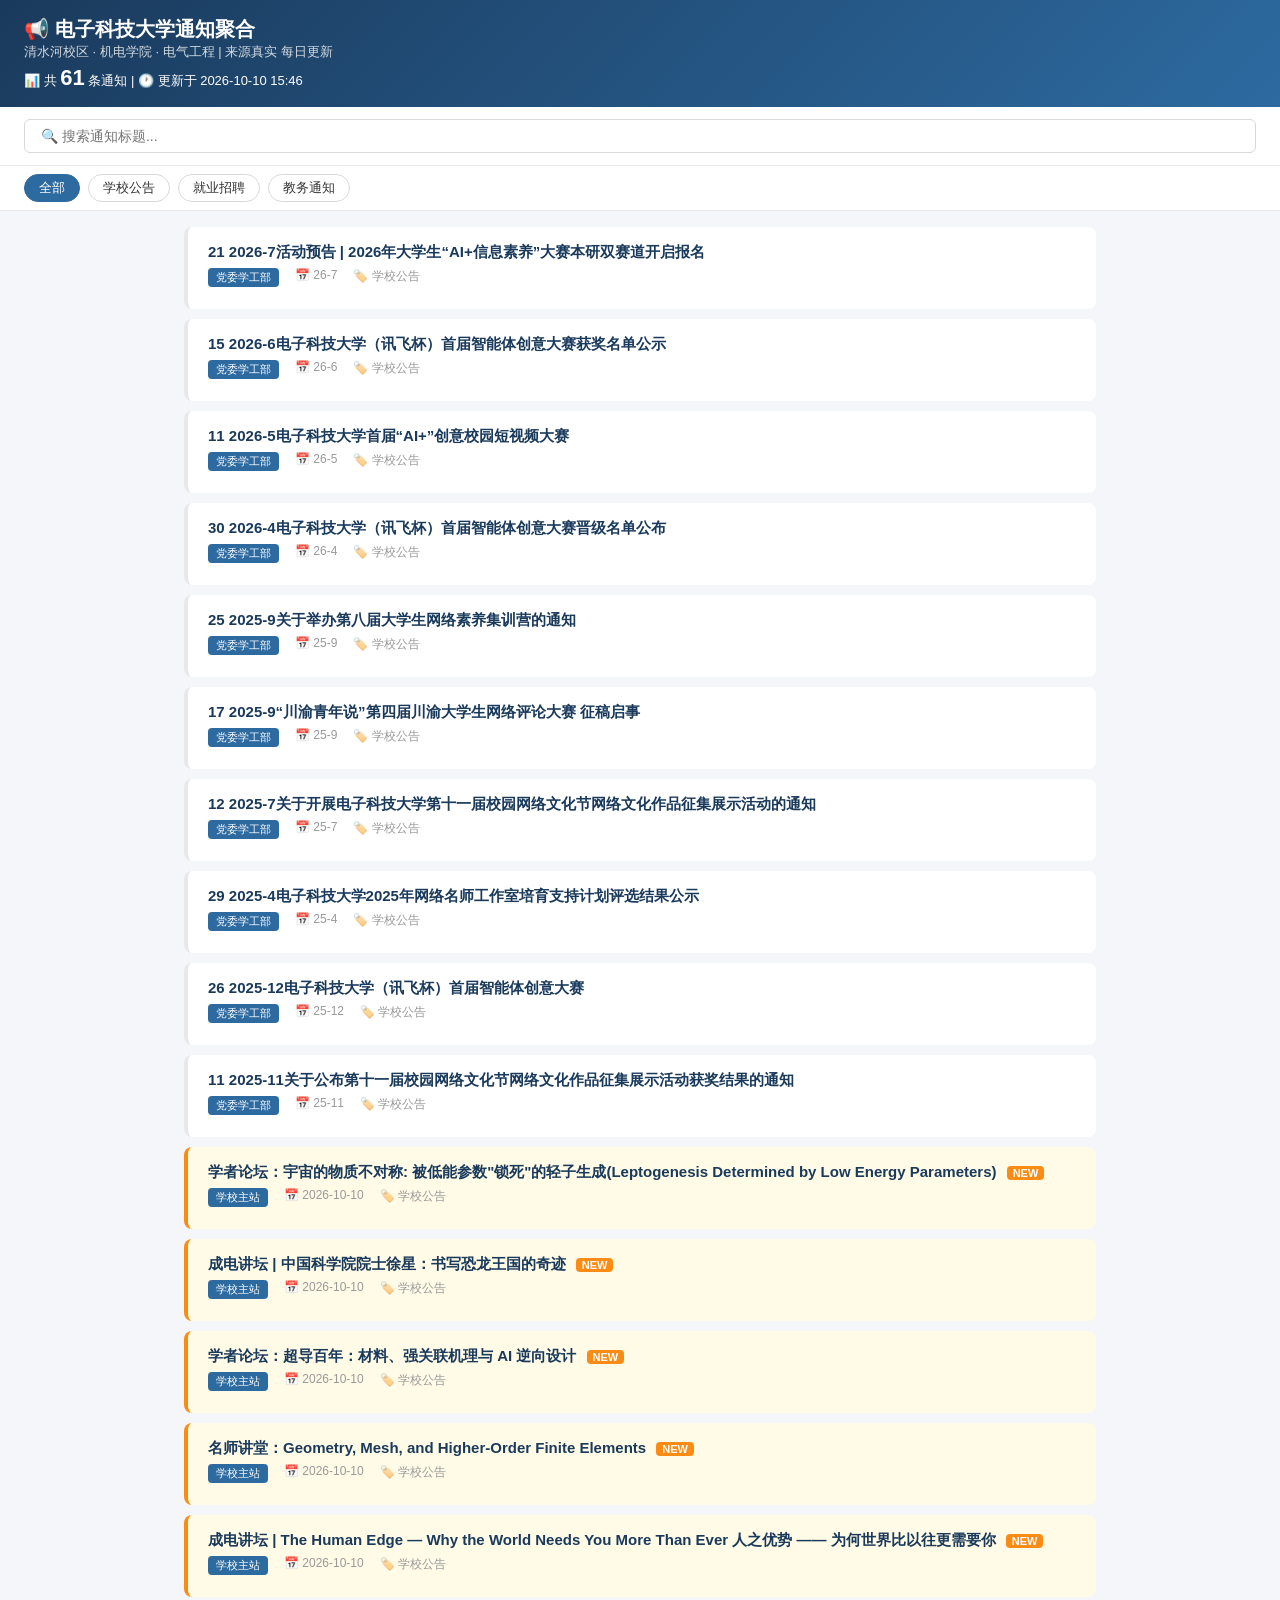
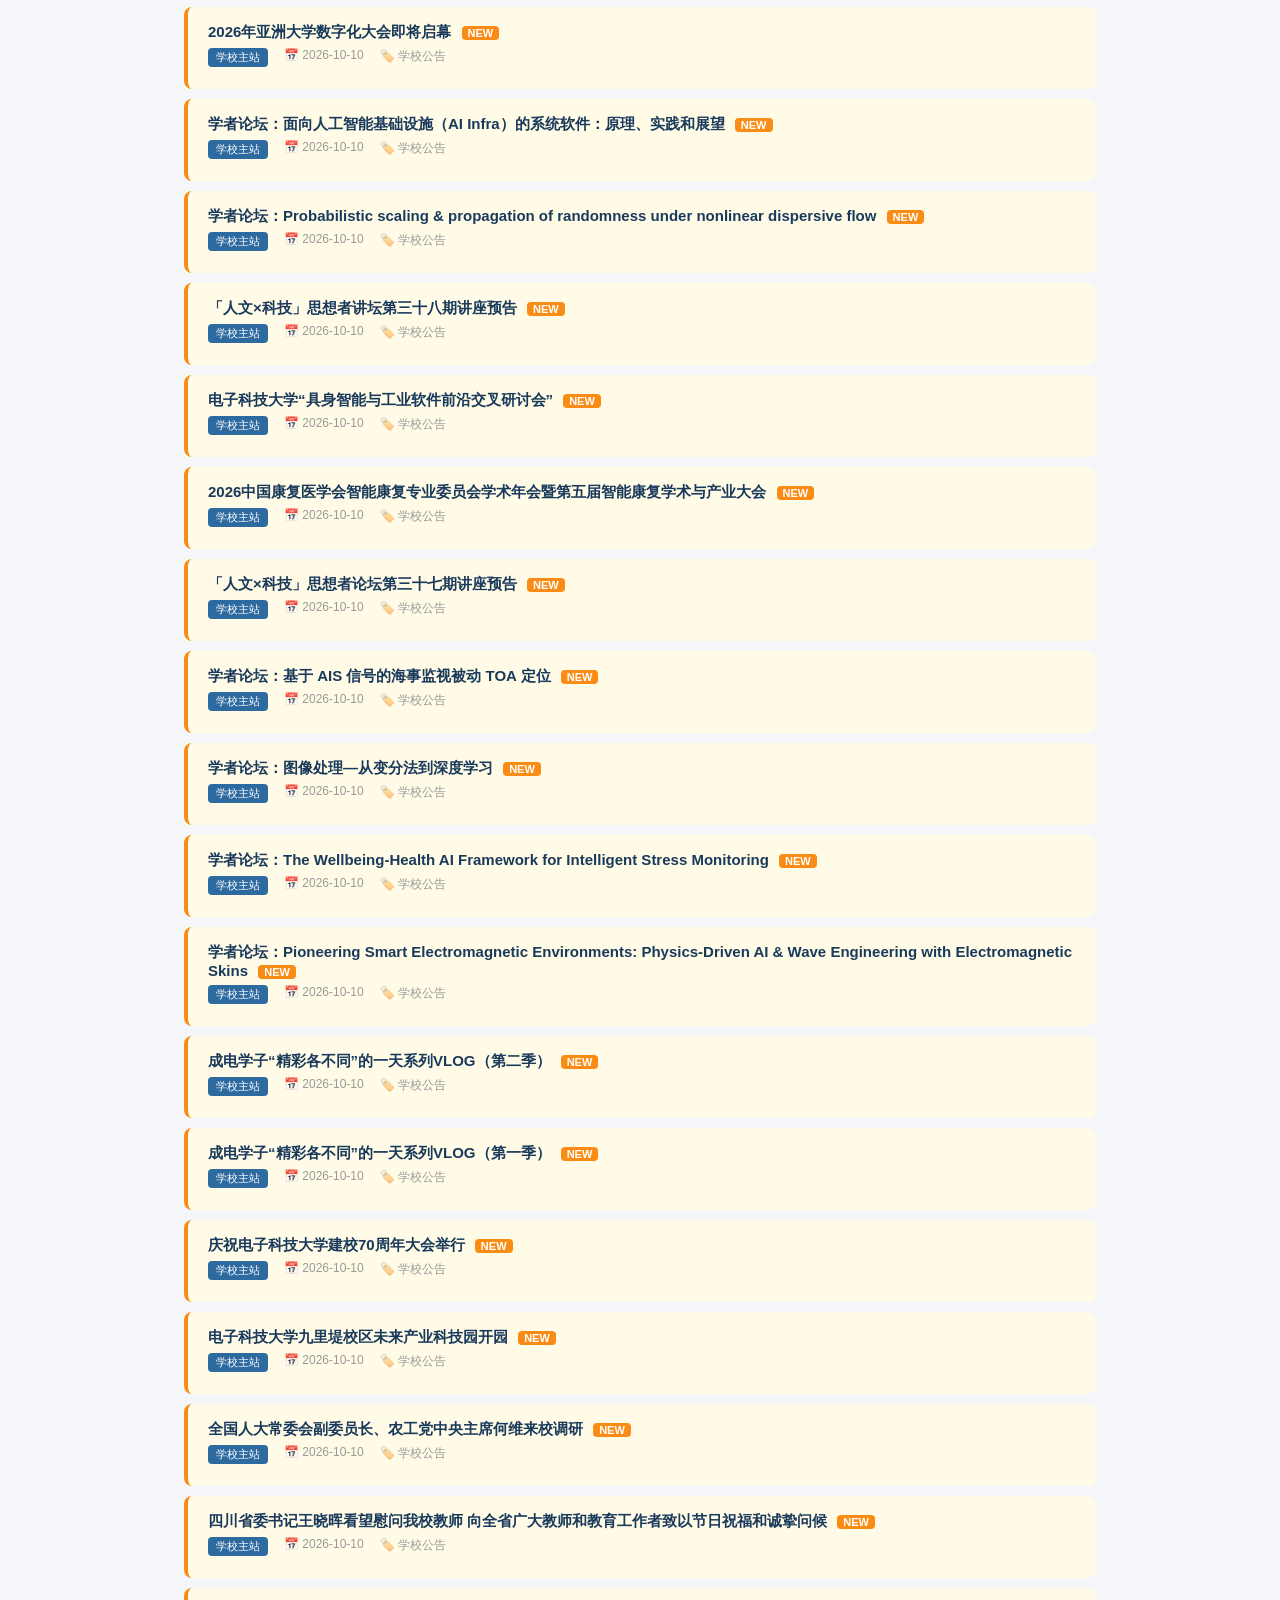
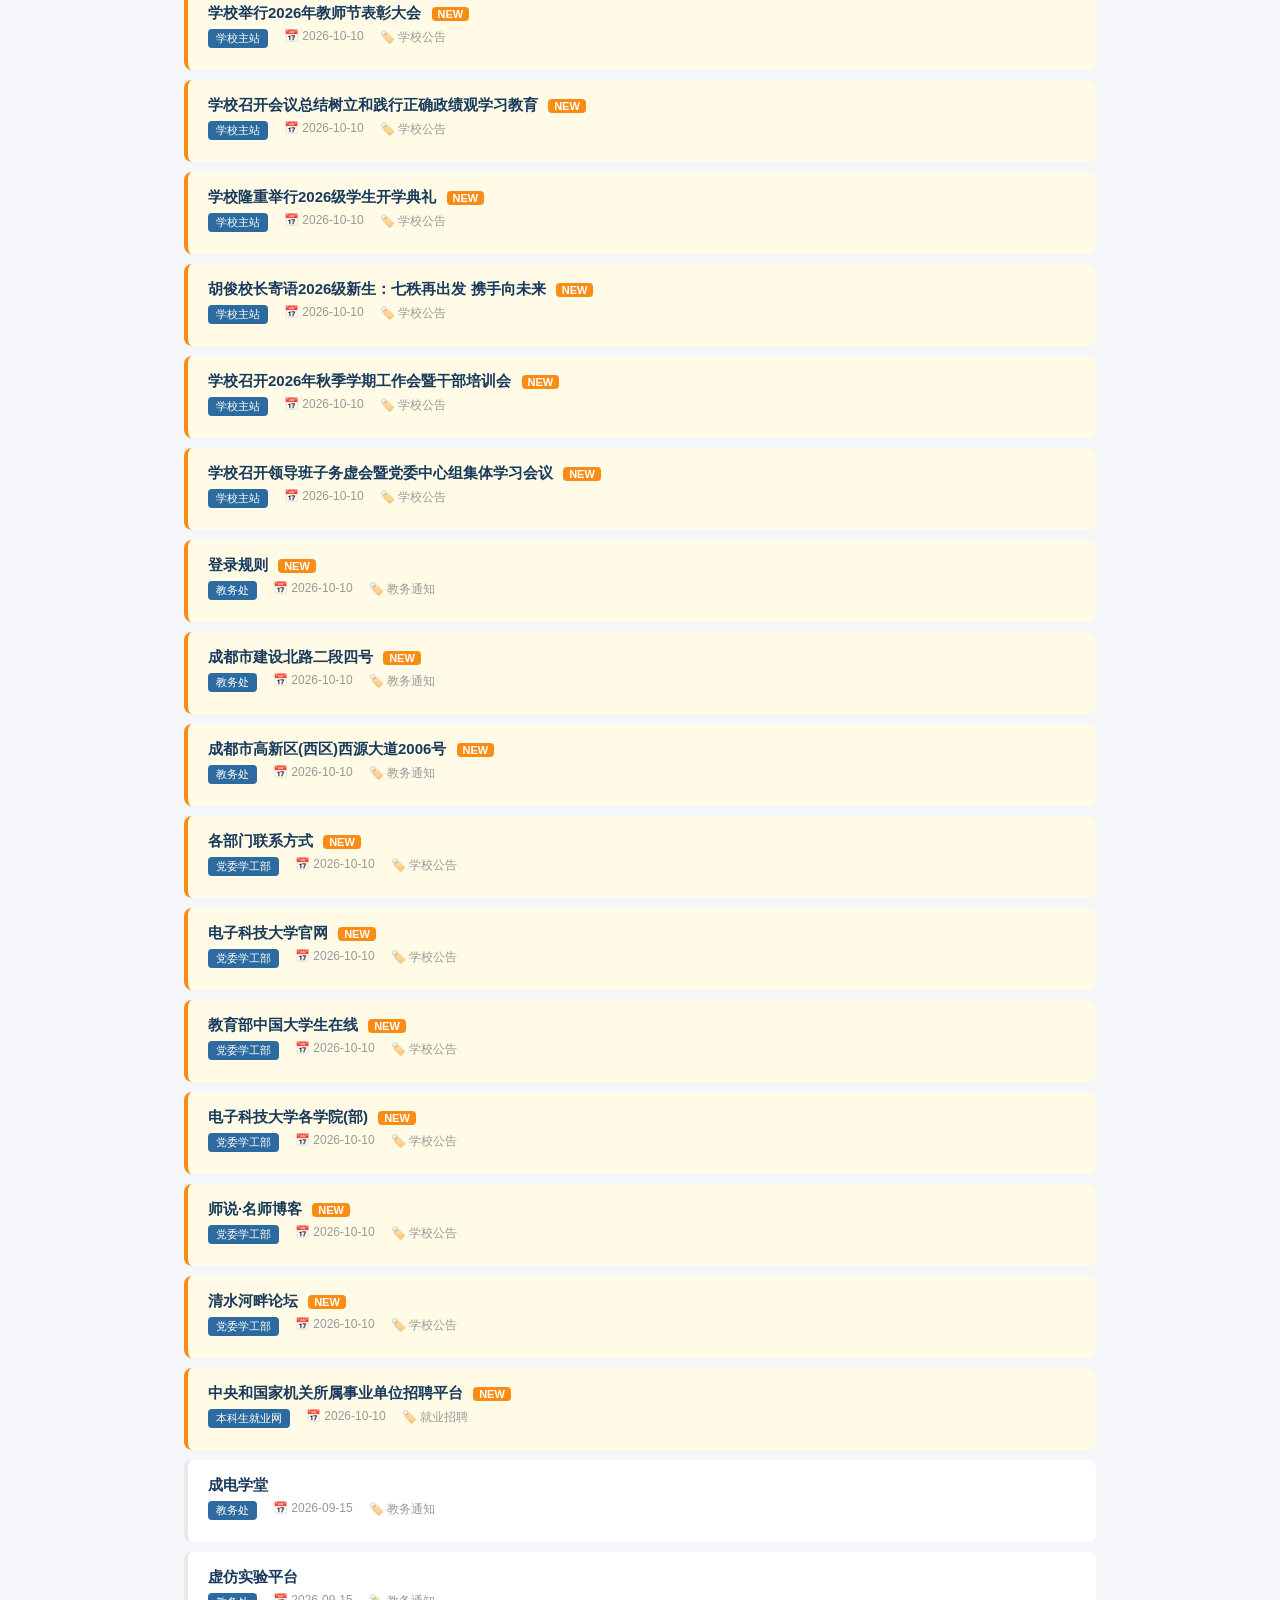
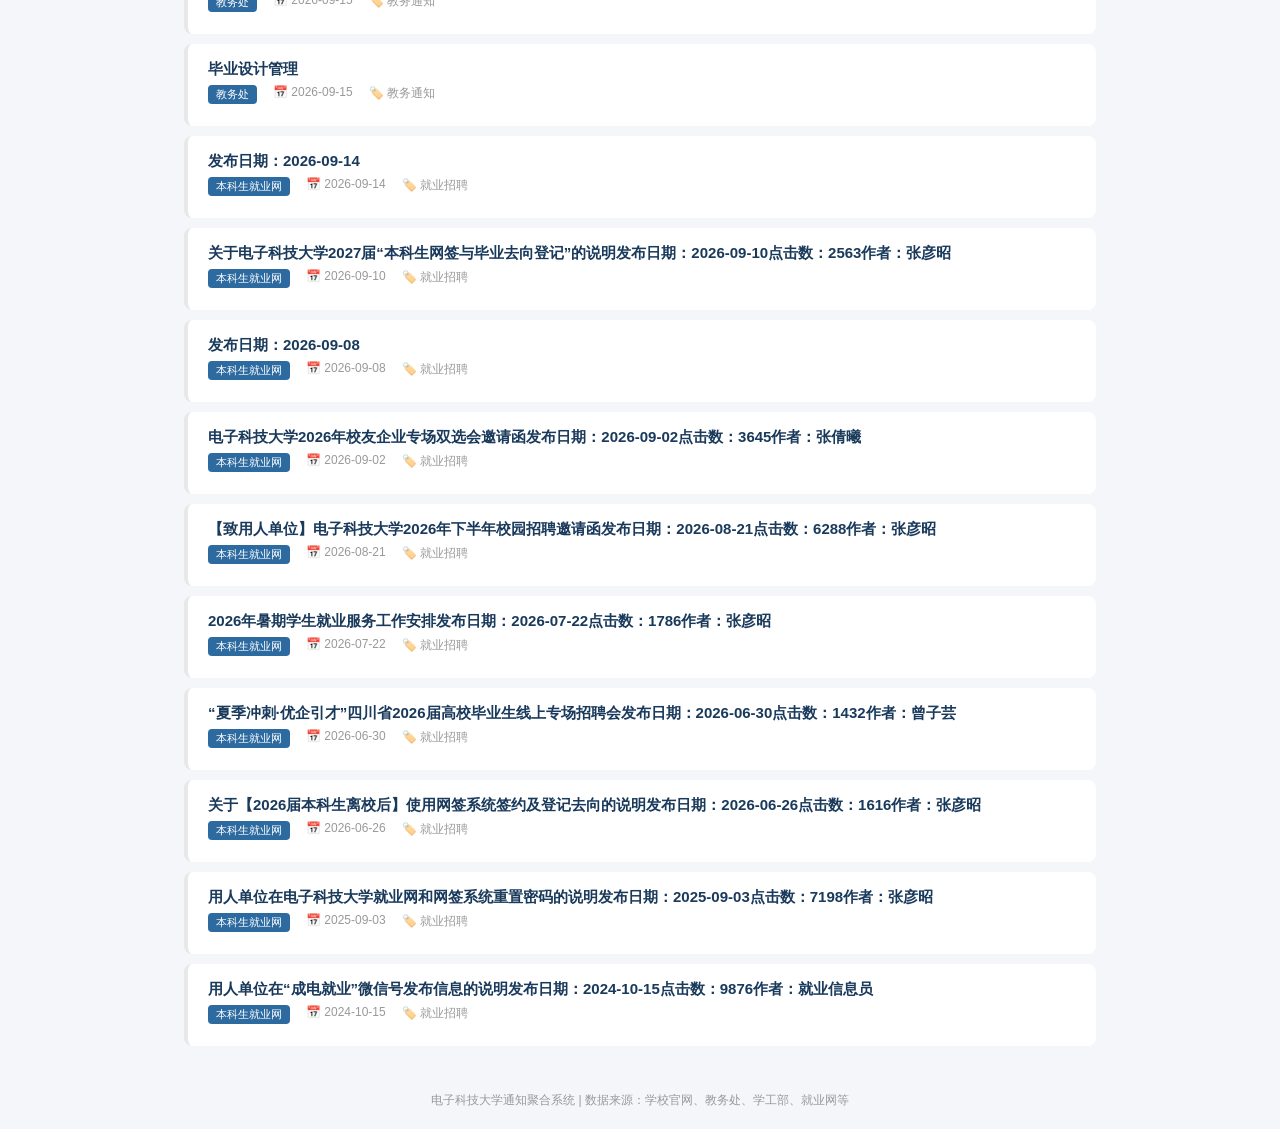
==== index.html @ d6a7f28e "deploy: b973c8e9196642a8d449536e9bc5081eb1efbaf7" ====
<!DOCTYPE html>
<html lang="zh-CN">
<head>
    <meta charset="UTF-8">
    <meta name="viewport" content="width=device-width, initial-scale=1.0">
    <title>电子科技大学通知聚合</title>
    <style>
        * { margin: 0; padding: 0; box-sizing: border-box; }
        body { font-family: -apple-system, BlinkMacSystemFont, "Segoe UI", "PingFang SC", "Microsoft YaHei", sans-serif; background: #f5f6fa; color: #333; }
        .header { background: linear-gradient(135deg, #1a3a5c 0%, #2d6aa0 100%); color: #fff; padding: 16px 24px; position: sticky; top: 0; z-index: 100; }
        .header h1 { font-size: 20px; }
        .header .subtitle { font-size: 13px; opacity: 0.8; }
        .header .stats { font-size: 13px; margin-top: 4px; }
        .header .stats .num { font-size: 22px; font-weight: 700; }
        .search-bar { background: #fff; padding: 12px 24px; display: flex; gap: 10px; flex-wrap: wrap; border-bottom: 1px solid #e8e8e8; }
        .search-bar input { flex: 1; min-width: 200px; padding: 8px 16px; border: 1px solid #d9d9d9; border-radius: 6px; font-size: 14px; }
        .search-bar input:focus { border-color: #2d6aa0; outline: none; }
        .category-tags { background: #fff; padding: 8px 24px; display: flex; gap: 8px; flex-wrap: wrap; border-bottom: 1px solid #e8e8e8; }
        .cat-tag { padding: 4px 14px; border-radius: 20px; font-size: 13px; cursor: pointer; border: 1px solid #d9d9d9; background: #fff; }
        .cat-tag:hover { border-color: #2d6aa0; color: #2d6aa0; }
        .cat-tag.active { background: #2d6aa0; color: #fff; border-color: #2d6aa0; }
        .container { max-width: 960px; margin: 0 auto; padding: 16px 24px; }
        .notice-list { list-style: none; }
        .notice-item { background: #fff; margin-bottom: 10px; border-radius: 8px; padding: 16px 20px; border-left: 4px solid #e8e8e8; cursor: pointer; transition: box-shadow 0.2s; }
        .notice-item:hover { box-shadow: 0 2px 12px rgba(0,0,0,0.1); }
        .notice-item.is-new { border-left-color: #fa8c16; background: #fffbe6; }
        .notice-title { font-size: 15px; font-weight: 600; color: #1a3a5c; margin-bottom: 6px; }
        .notice-meta { display: flex; gap: 16px; font-size: 12px; color: #999; flex-wrap: wrap; }
        .notice-source { display: inline-block; padding: 2px 8px; border-radius: 4px; font-size: 11px; background: #2d6aa0; color: #fff; }
        .notice-summary { margin-top: 6px; font-size: 13px; color: #666; display: -webkit-box; -webkit-line-clamp: 2; -webkit-box-orient: vertical; overflow: hidden; }
        .new-badge { background: #fa8c16; color: #fff; padding: 1px 6px; border-radius: 4px; font-size: 11px; margin-left: 6px; }
        .footer { text-align: center; padding: 20px; font-size: 12px; color: #999; }
        .empty { text-align: center; padding: 60px; color: #999; }
        @media (max-width: 768px) {
            .header { padding: 12px 16px; }
            .search-bar { padding: 8px 16px; }
            .container { padding: 12px; }
            .notice-item { padding: 12px; }
        }
    </style>
</head>
<body>
    <div class="header">
        <h1>📢 电子科技大学通知聚合</h1>
        <div class="subtitle">清水河校区 · 机电学院 · 电气工程 | 来源真实 每日更新</div>
        <div class="stats">📊 共 <span class="num">61</span> 条通知 | 🕐 更新于 2026-10-10 15:46</div>
    </div>
    <div class="search-bar">
        <input type="text" id="searchInput" onkeyup="searchNotices()" placeholder="🔍 搜索通知标题...">
    </div>
    <div class="category-tags" id="categoryTags">
        <span class="cat-tag active" onclick="filterCategory('')">全部</span><span class="cat-tag" onclick="filterCategory('学校公告')">学校公告</span><span class="cat-tag" onclick="filterCategory('就业招聘')">就业招聘</span><span class="cat-tag" onclick="filterCategory('教务通知')">教务通知</span>
    </div>
    <div class="container">
        <ul class="notice-list" id="noticeList">
            
        <li class="notice-item " onclick="window.open('https://xgb.uestc.edu.cn/notice/detail/2b892f75f71840238e2352e016089c4f', '_blank')">
            <div class="notice-title">21 2026-7活动预告 | 2026年大学生“AI+信息素养”大赛本研双赛道开启报名 </div>
            <div class="notice-meta">
                <span class="notice-source">党委学工部</span>
                <span>📅 26-7</span>
                <span>🏷️ 学校公告</span>
            </div>
            <div class="notice-summary"></div>
        </li>
        <li class="notice-item " onclick="window.open('https://xgb.uestc.edu.cn/notice/detail/0a67e5ac18514cc89eb4b2740fba4001', '_blank')">
            <div class="notice-title">15 2026-6电子科技大学（讯飞杯）首届智能体创意大赛获奖名单公示 </div>
            <div class="notice-meta">
                <span class="notice-source">党委学工部</span>
                <span>📅 26-6</span>
                <span>🏷️ 学校公告</span>
            </div>
            <div class="notice-summary"></div>
        </li>
        <li class="notice-item " onclick="window.open('https://xgb.uestc.edu.cn/notice/detail/210efff64f3d46c2a36b3bc4fea61976', '_blank')">
            <div class="notice-title">11 2026-5电子科技大学首届“AI+”创意校园短视频大赛 </div>
            <div class="notice-meta">
                <span class="notice-source">党委学工部</span>
                <span>📅 26-5</span>
                <span>🏷️ 学校公告</span>
            </div>
            <div class="notice-summary"></div>
        </li>
        <li class="notice-item " onclick="window.open('https://xgb.uestc.edu.cn/notice/detail/7e83f9f1850643e5a9fafdd7e4128100', '_blank')">
            <div class="notice-title">30 2026-4电子科技大学（讯飞杯）首届智能体创意大赛晋级名单公布 </div>
            <div class="notice-meta">
                <span class="notice-source">党委学工部</span>
                <span>📅 26-4</span>
                <span>🏷️ 学校公告</span>
            </div>
            <div class="notice-summary"></div>
        </li>
        <li class="notice-item " onclick="window.open('https://xgb.uestc.edu.cn/notice/detail/00d02ebc2c964e00affa49eea47162b4', '_blank')">
            <div class="notice-title">25 2025-9关于举办第八届大学生网络素养集训营的通知 </div>
            <div class="notice-meta">
                <span class="notice-source">党委学工部</span>
                <span>📅 25-9</span>
                <span>🏷️ 学校公告</span>
            </div>
            <div class="notice-summary"></div>
        </li>
        <li class="notice-item " onclick="window.open('https://xgb.uestc.edu.cn/notice/detail/16f2e1b074074998bcc93da5523b9b6c', '_blank')">
            <div class="notice-title">17 2025-9“川渝青年说”第四届川渝大学生网络评论大赛 征稿启事 </div>
            <div class="notice-meta">
                <span class="notice-source">党委学工部</span>
                <span>📅 25-9</span>
                <span>🏷️ 学校公告</span>
            </div>
            <div class="notice-summary"></div>
        </li>
        <li class="notice-item " onclick="window.open('https://xgb.uestc.edu.cn/notice/detail/ffb7ab222163415dbd010cb67e2cb7bf', '_blank')">
            <div class="notice-title">12 2025-7关于开展电子科技大学第十一届校园网络文化节网络文化作品征集展示活动的通知 </div>
            <div class="notice-meta">
                <span class="notice-source">党委学工部</span>
                <span>📅 25-7</span>
                <span>🏷️ 学校公告</span>
            </div>
            <div class="notice-summary"></div>
        </li>
        <li class="notice-item " onclick="window.open('https://xgb.uestc.edu.cn/notice/detail/dc58ba7ca45441f3926f151837ec45f7', '_blank')">
            <div class="notice-title">29 2025-4电子科技大学2025年网络名师工作室培育支持计划评选结果公示 </div>
            <div class="notice-meta">
                <span class="notice-source">党委学工部</span>
                <span>📅 25-4</span>
                <span>🏷️ 学校公告</span>
            </div>
            <div class="notice-summary"></div>
        </li>
        <li class="notice-item " onclick="window.open('https://xgb.uestc.edu.cn/notice/detail/686ae7af149c4a4fa98f938665d55e69', '_blank')">
            <div class="notice-title">26 2025-12电子科技大学（讯飞杯）首届智能体创意大赛 </div>
            <div class="notice-meta">
                <span class="notice-source">党委学工部</span>
                <span>📅 25-12</span>
                <span>🏷️ 学校公告</span>
            </div>
            <div class="notice-summary"></div>
        </li>
        <li class="notice-item " onclick="window.open('https://xgb.uestc.edu.cn/notice/detail/5c793282993c41e3a20e258941f621a4', '_blank')">
            <div class="notice-title">11 2025-11关于公布第十一届校园网络文化节网络文化作品征集展示活动获奖结果的通知 </div>
            <div class="notice-meta">
                <span class="notice-source">党委学工部</span>
                <span>📅 25-11</span>
                <span>🏷️ 学校公告</span>
            </div>
            <div class="notice-summary"></div>
        </li>
        <li class="notice-item is-new" onclick="window.open('https://news.uestc.edu.cn/info/1015/44210.htm', '_blank')">
            <div class="notice-title">学者论坛：宇宙的物质不对称: 被低能参数"锁死"的轻子生成(Leptogenesis Determined by Low Energy Parameters) <span class="new-badge">NEW</span></div>
            <div class="notice-meta">
                <span class="notice-source">学校主站</span>
                <span>📅 2026-10-10</span>
                <span>🏷️ 学校公告</span>
            </div>
            <div class="notice-summary"></div>
        </li>
        <li class="notice-item is-new" onclick="window.open('https://news.uestc.edu.cn/info/1015/44216.htm', '_blank')">
            <div class="notice-title">成电讲坛 | 中国科学院院士徐星：书写恐龙王国的奇迹 <span class="new-badge">NEW</span></div>
            <div class="notice-meta">
                <span class="notice-source">学校主站</span>
                <span>📅 2026-10-10</span>
                <span>🏷️ 学校公告</span>
            </div>
            <div class="notice-summary"></div>
        </li>
        <li class="notice-item is-new" onclick="window.open('https://news.uestc.edu.cn/info/1015/43921.htm', '_blank')">
            <div class="notice-title">学者论坛：超导百年：材料、强关联机理与 AI 逆向设计 <span class="new-badge">NEW</span></div>
            <div class="notice-meta">
                <span class="notice-source">学校主站</span>
                <span>📅 2026-10-10</span>
                <span>🏷️ 学校公告</span>
            </div>
            <div class="notice-summary"></div>
        </li>
        <li class="notice-item is-new" onclick="window.open('https://news.uestc.edu.cn/info/1015/43893.htm', '_blank')">
            <div class="notice-title">名师讲堂：Geometry, Mesh, and Higher-Order Finite Elements <span class="new-badge">NEW</span></div>
            <div class="notice-meta">
                <span class="notice-source">学校主站</span>
                <span>📅 2026-10-10</span>
                <span>🏷️ 学校公告</span>
            </div>
            <div class="notice-summary"></div>
        </li>
        <li class="notice-item is-new" onclick="window.open('https://news.uestc.edu.cn/info/1015/43797.htm', '_blank')">
            <div class="notice-title">成电讲坛 | The Human Edge — Why the World Needs You More Than Ever 人之优势 —— 为何世界比以往更需要你 <span class="new-badge">NEW</span></div>
            <div class="notice-meta">
                <span class="notice-source">学校主站</span>
                <span>📅 2026-10-10</span>
                <span>🏷️ 学校公告</span>
            </div>
            <div class="notice-summary"></div>
        </li>
        <li class="notice-item is-new" onclick="window.open('https://news.uestc.edu.cn/info/1015/43514.htm', '_blank')">
            <div class="notice-title">2026年亚洲大学数字化大会即将启幕 <span class="new-badge">NEW</span></div>
            <div class="notice-meta">
                <span class="notice-source">学校主站</span>
                <span>📅 2026-10-10</span>
                <span>🏷️ 学校公告</span>
            </div>
            <div class="notice-summary"></div>
        </li>
        <li class="notice-item is-new" onclick="window.open('https://news.uestc.edu.cn/info/1015/43448.htm', '_blank')">
            <div class="notice-title">学者论坛：面向人工智能基础设施（AI Infra）的系统软件：原理、实践和展望 <span class="new-badge">NEW</span></div>
            <div class="notice-meta">
                <span class="notice-source">学校主站</span>
                <span>📅 2026-10-10</span>
                <span>🏷️ 学校公告</span>
            </div>
            <div class="notice-summary"></div>
        </li>
        <li class="notice-item is-new" onclick="window.open('https://news.uestc.edu.cn/info/1015/43215.htm', '_blank')">
            <div class="notice-title">学者论坛：Probabilistic scaling & propagation of randomness under nonlinear dispersive flow <span class="new-badge">NEW</span></div>
            <div class="notice-meta">
                <span class="notice-source">学校主站</span>
                <span>📅 2026-10-10</span>
                <span>🏷️ 学校公告</span>
            </div>
            <div class="notice-summary"></div>
        </li>
        <li class="notice-item is-new" onclick="window.open('https://news.uestc.edu.cn/info/1015/43160.htm', '_blank')">
            <div class="notice-title">「人文×科技」思想者讲坛第三十八期讲座预告 <span class="new-badge">NEW</span></div>
            <div class="notice-meta">
                <span class="notice-source">学校主站</span>
                <span>📅 2026-10-10</span>
                <span>🏷️ 学校公告</span>
            </div>
            <div class="notice-summary"></div>
        </li>
        <li class="notice-item is-new" onclick="window.open('https://news.uestc.edu.cn/info/1015/42644.htm', '_blank')">
            <div class="notice-title">电子科技大学“具身智能与工业软件前沿交叉研讨会” <span class="new-badge">NEW</span></div>
            <div class="notice-meta">
                <span class="notice-source">学校主站</span>
                <span>📅 2026-10-10</span>
                <span>🏷️ 学校公告</span>
            </div>
            <div class="notice-summary"></div>
        </li>
        <li class="notice-item is-new" onclick="window.open('https://news.uestc.edu.cn/info/1015/42478.htm', '_blank')">
            <div class="notice-title">2026中国康复医学会智能康复专业委员会学术年会暨第五届智能康复学术与产业大会 <span class="new-badge">NEW</span></div>
            <div class="notice-meta">
                <span class="notice-source">学校主站</span>
                <span>📅 2026-10-10</span>
                <span>🏷️ 学校公告</span>
            </div>
            <div class="notice-summary"></div>
        </li>
        <li class="notice-item is-new" onclick="window.open('https://news.uestc.edu.cn/info/1015/42116.htm', '_blank')">
            <div class="notice-title">「人文×科技」思想者论坛第三十七期讲座预告 <span class="new-badge">NEW</span></div>
            <div class="notice-meta">
                <span class="notice-source">学校主站</span>
                <span>📅 2026-10-10</span>
                <span>🏷️ 学校公告</span>
            </div>
            <div class="notice-summary"></div>
        </li>
        <li class="notice-item is-new" onclick="window.open('https://news.uestc.edu.cn/info/1015/42028.htm', '_blank')">
            <div class="notice-title">学者论坛：基于 AIS 信号的海事监视被动 TOA 定位 <span class="new-badge">NEW</span></div>
            <div class="notice-meta">
                <span class="notice-source">学校主站</span>
                <span>📅 2026-10-10</span>
                <span>🏷️ 学校公告</span>
            </div>
            <div class="notice-summary"></div>
        </li>
        <li class="notice-item is-new" onclick="window.open('https://news.uestc.edu.cn/info/1015/41989.htm', '_blank')">
            <div class="notice-title">学者论坛：图像处理—从变分法到深度学习 <span class="new-badge">NEW</span></div>
            <div class="notice-meta">
                <span class="notice-source">学校主站</span>
                <span>📅 2026-10-10</span>
                <span>🏷️ 学校公告</span>
            </div>
            <div class="notice-summary"></div>
        </li>
        <li class="notice-item is-new" onclick="window.open('https://news.uestc.edu.cn/info/1015/41966.htm', '_blank')">
            <div class="notice-title">学者论坛：The Wellbeing-Health AI Framework for Intelligent Stress Monitoring <span class="new-badge">NEW</span></div>
            <div class="notice-meta">
                <span class="notice-source">学校主站</span>
                <span>📅 2026-10-10</span>
                <span>🏷️ 学校公告</span>
            </div>
            <div class="notice-summary"></div>
        </li>
        <li class="notice-item is-new" onclick="window.open('https://news.uestc.edu.cn/info/1015/41829.htm', '_blank')">
            <div class="notice-title">学者论坛：Pioneering Smart Electromagnetic Environments: Physics-Driven AI & Wave Engineering with Electromagnetic Skins <span class="new-badge">NEW</span></div>
            <div class="notice-meta">
                <span class="notice-source">学校主站</span>
                <span>📅 2026-10-10</span>
                <span>🏷️ 学校公告</span>
            </div>
            <div class="notice-summary"></div>
        </li>
        <li class="notice-item is-new" onclick="window.open('https://news.uestc.edu.cn/info/1013/41836.htm', '_blank')">
            <div class="notice-title">成电学子“精彩各不同”的一天系列VLOG（第二季） <span class="new-badge">NEW</span></div>
            <div class="notice-meta">
                <span class="notice-source">学校主站</span>
                <span>📅 2026-10-10</span>
                <span>🏷️ 学校公告</span>
            </div>
            <div class="notice-summary"></div>
        </li>
        <li class="notice-item is-new" onclick="window.open('https://news.uestc.edu.cn/info/1013/38453.htm', '_blank')">
            <div class="notice-title">成电学子“精彩各不同”的一天系列VLOG（第一季） <span class="new-badge">NEW</span></div>
            <div class="notice-meta">
                <span class="notice-source">学校主站</span>
                <span>📅 2026-10-10</span>
                <span>🏷️ 学校公告</span>
            </div>
            <div class="notice-summary"></div>
        </li>
        <li class="notice-item is-new" onclick="window.open('https://news.uestc.edu.cn/info/1002/44025.htm', '_blank')">
            <div class="notice-title">庆祝电子科技大学建校70周年大会举行 <span class="new-badge">NEW</span></div>
            <div class="notice-meta">
                <span class="notice-source">学校主站</span>
                <span>📅 2026-10-10</span>
                <span>🏷️ 学校公告</span>
            </div>
            <div class="notice-summary"></div>
        </li>
        <li class="notice-item is-new" onclick="window.open('https://news.uestc.edu.cn/info/1002/43968.htm', '_blank')">
            <div class="notice-title">电子科技大学九里堤校区未来产业科技园开园 <span class="new-badge">NEW</span></div>
            <div class="notice-meta">
                <span class="notice-source">学校主站</span>
                <span>📅 2026-10-10</span>
                <span>🏷️ 学校公告</span>
            </div>
            <div class="notice-summary"></div>
        </li>
        <li class="notice-item is-new" onclick="window.open('https://news.uestc.edu.cn/info/1002/43457.htm', '_blank')">
            <div class="notice-title">全国人大常委会副委员长、农工党中央主席何维来校调研 <span class="new-badge">NEW</span></div>
            <div class="notice-meta">
                <span class="notice-source">学校主站</span>
                <span>📅 2026-10-10</span>
                <span>🏷️ 学校公告</span>
            </div>
            <div class="notice-summary"></div>
        </li>
        <li class="notice-item is-new" onclick="window.open('https://news.uestc.edu.cn/info/1002/43416.htm', '_blank')">
            <div class="notice-title">四川省委书记王晓晖看望慰问我校教师 向全省广大教师和教育工作者致以节日祝福和诚挚问候 <span class="new-badge">NEW</span></div>
            <div class="notice-meta">
                <span class="notice-source">学校主站</span>
                <span>📅 2026-10-10</span>
                <span>🏷️ 学校公告</span>
            </div>
            <div class="notice-summary"></div>
        </li>
        <li class="notice-item is-new" onclick="window.open('https://news.uestc.edu.cn/info/1002/43403.htm', '_blank')">
            <div class="notice-title">学校举行2026年教师节表彰大会 <span class="new-badge">NEW</span></div>
            <div class="notice-meta">
                <span class="notice-source">学校主站</span>
                <span>📅 2026-10-10</span>
                <span>🏷️ 学校公告</span>
            </div>
            <div class="notice-summary"></div>
        </li>
        <li class="notice-item is-new" onclick="window.open('https://news.uestc.edu.cn/info/1002/43360.htm', '_blank')">
            <div class="notice-title">学校召开会议总结树立和践行正确政绩观学习教育 <span class="new-badge">NEW</span></div>
            <div class="notice-meta">
                <span class="notice-source">学校主站</span>
                <span>📅 2026-10-10</span>
                <span>🏷️ 学校公告</span>
            </div>
            <div class="notice-summary"></div>
        </li>
        <li class="notice-item is-new" onclick="window.open('https://news.uestc.edu.cn/info/1002/43042.htm', '_blank')">
            <div class="notice-title">学校隆重举行2026级学生开学典礼 <span class="new-badge">NEW</span></div>
            <div class="notice-meta">
                <span class="notice-source">学校主站</span>
                <span>📅 2026-10-10</span>
                <span>🏷️ 学校公告</span>
            </div>
            <div class="notice-summary"></div>
        </li>
        <li class="notice-item is-new" onclick="window.open('https://news.uestc.edu.cn/info/1002/43036.htm', '_blank')">
            <div class="notice-title">胡俊校长寄语2026级新生：七秩再出发 携手向未来 <span class="new-badge">NEW</span></div>
            <div class="notice-meta">
                <span class="notice-source">学校主站</span>
                <span>📅 2026-10-10</span>
                <span>🏷️ 学校公告</span>
            </div>
            <div class="notice-summary"></div>
        </li>
        <li class="notice-item is-new" onclick="window.open('https://news.uestc.edu.cn/info/1002/42955.htm', '_blank')">
            <div class="notice-title">学校召开2026年秋季学期工作会暨干部培训会 <span class="new-badge">NEW</span></div>
            <div class="notice-meta">
                <span class="notice-source">学校主站</span>
                <span>📅 2026-10-10</span>
                <span>🏷️ 学校公告</span>
            </div>
            <div class="notice-summary"></div>
        </li>
        <li class="notice-item is-new" onclick="window.open('https://news.uestc.edu.cn/info/1002/42900.htm', '_blank')">
            <div class="notice-title">学校召开领导班子务虚会暨党委中心组集体学习会议 <span class="new-badge">NEW</span></div>
            <div class="notice-meta">
                <span class="notice-source">学校主站</span>
                <span>📅 2026-10-10</span>
                <span>🏷️ 学校公告</span>
            </div>
            <div class="notice-summary"></div>
        </li>
        <li class="notice-item is-new" onclick="window.open('https://www.jwc.uestc.edu.cn/pwdrule;jsessionid=C9E20232F6ECF0602C27A2A9DAE68BE9', '_blank')">
            <div class="notice-title">登录规则 <span class="new-badge">NEW</span></div>
            <div class="notice-meta">
                <span class="notice-source">教务处</span>
                <span>📅 2026-10-10</span>
                <span>🏷️ 教务通知</span>
            </div>
            <div class="notice-summary"></div>
        </li>
        <li class="notice-item is-new" onclick="window.open('https://j.map.baidu.com/e2/gec', '_blank')">
            <div class="notice-title">成都市建设北路二段四号 <span class="new-badge">NEW</span></div>
            <div class="notice-meta">
                <span class="notice-source">教务处</span>
                <span>📅 2026-10-10</span>
                <span>🏷️ 教务通知</span>
            </div>
            <div class="notice-summary"></div>
        </li>
        <li class="notice-item is-new" onclick="window.open('https://j.map.baidu.com/15/4jJ', '_blank')">
            <div class="notice-title">成都市高新区(西区)西源大道2006号 <span class="new-badge">NEW</span></div>
            <div class="notice-meta">
                <span class="notice-source">教务处</span>
                <span>📅 2026-10-10</span>
                <span>🏷️ 教务通知</span>
            </div>
            <div class="notice-summary"></div>
        </li>
        <li class="notice-item is-new" onclick="window.open('https://xgb.uestc.edu.cn/depart/office', '_blank')">
            <div class="notice-title">各部门联系方式 <span class="new-badge">NEW</span></div>
            <div class="notice-meta">
                <span class="notice-source">党委学工部</span>
                <span>📅 2026-10-10</span>
                <span>🏷️ 学校公告</span>
            </div>
            <div class="notice-summary"></div>
        </li>
        <li class="notice-item is-new" onclick="window.open('https://www.uestc.edu.cn', '_blank')">
            <div class="notice-title">电子科技大学官网 <span class="new-badge">NEW</span></div>
            <div class="notice-meta">
                <span class="notice-source">党委学工部</span>
                <span>📅 2026-10-10</span>
                <span>🏷️ 学校公告</span>
            </div>
            <div class="notice-summary"></div>
        </li>
        <li class="notice-item is-new" onclick="window.open('https://dxs.moe.gov.cn/zx/', '_blank')">
            <div class="notice-title">教育部中国大学生在线 <span class="new-badge">NEW</span></div>
            <div class="notice-meta">
                <span class="notice-source">党委学工部</span>
                <span>📅 2026-10-10</span>
                <span>🏷️ 学校公告</span>
            </div>
            <div class="notice-summary"></div>
        </li>
        <li class="notice-item is-new" onclick="window.open('https://www.uestc.edu.cn/db43a9991ac59e09f0e738c16cf59a6d.html?n=8e7z368tn51', '_blank')">
            <div class="notice-title">电子科技大学各学院(部) <span class="new-badge">NEW</span></div>
            <div class="notice-meta">
                <span class="notice-source">党委学工部</span>
                <span>📅 2026-10-10</span>
                <span>🏷️ 学校公告</span>
            </div>
            <div class="notice-summary"></div>
        </li>
        <li class="notice-item is-new" onclick="window.open('https://masterblog.uestc.edu.cn/', '_blank')">
            <div class="notice-title">师说·名师博客 <span class="new-badge">NEW</span></div>
            <div class="notice-meta">
                <span class="notice-source">党委学工部</span>
                <span>📅 2026-10-10</span>
                <span>🏷️ 学校公告</span>
            </div>
            <div class="notice-summary"></div>
        </li>
        <li class="notice-item is-new" onclick="window.open('https://bbs.uestc.edu.cn/', '_blank')">
            <div class="notice-title">清水河畔论坛 <span class="new-badge">NEW</span></div>
            <div class="notice-meta">
                <span class="notice-source">党委学工部</span>
                <span>📅 2026-10-10</span>
                <span>🏷️ 学校公告</span>
            </div>
            <div class="notice-summary"></div>
        </li>
        <li class="notice-item is-new" onclick="window.open('https://www.mohrss.gov.cn/SYrlzyhshbzb/fwyd/SYkaoshizhaopin/zyhgjjgsydwgkzp/', '_blank')">
            <div class="notice-title">中央和国家机关所属事业单位招聘平台 <span class="new-badge">NEW</span></div>
            <div class="notice-meta">
                <span class="notice-source">本科生就业网</span>
                <span>📅 2026-10-10</span>
                <span>🏷️ 就业招聘</span>
            </div>
            <div class="notice-summary"></div>
        </li>
        <li class="notice-item " onclick="window.open('https://study.uestc.cn/', '_blank')">
            <div class="notice-title">成电学堂 </div>
            <div class="notice-meta">
                <span class="notice-source">教务处</span>
                <span>📅 2026-09-15</span>
                <span>🏷️ 教务通知</span>
            </div>
            <div class="notice-summary"></div>
        </li>
        <li class="notice-item " onclick="window.open('https://www.jwc.uestc.edu.cn/info/db9f2b24d32e8b2aeb848af78af4699d', '_blank')">
            <div class="notice-title">虚仿实验平台 </div>
            <div class="notice-meta">
                <span class="notice-source">教务处</span>
                <span>📅 2026-09-15</span>
                <span>🏷️ 教务通知</span>
            </div>
            <div class="notice-summary"></div>
        </li>
        <li class="notice-item " onclick="window.open('http://uestc.co.cnki.net', '_blank')">
            <div class="notice-title">毕业设计管理 </div>
            <div class="notice-meta">
                <span class="notice-source">教务处</span>
                <span>📅 2026-09-15</span>
                <span>🏷️ 教务通知</span>
            </div>
            <div class="notice-summary"></div>
        </li>
        <li class="notice-item " onclick="window.open('https://jiuye.uestc.edu.cn/career/news/notice/fy6lvykozc3l', '_blank')">
            <div class="notice-title">发布日期：2026-09-14 </div>
            <div class="notice-meta">
                <span class="notice-source">本科生就业网</span>
                <span>📅 2026-09-14</span>
                <span>🏷️ 就业招聘</span>
            </div>
            <div class="notice-summary"></div>
        </li>
        <li class="notice-item " onclick="window.open('https://jiuye.uestc.edu.cn/career/news/notice/fxt6uas3cmiq', '_blank')">
            <div class="notice-title">关于电子科技大学2027届“本科生网签与毕业去向登记”的说明发布日期：2026-09-10点击数：2563作者：张彦昭 </div>
            <div class="notice-meta">
                <span class="notice-source">本科生就业网</span>
                <span>📅 2026-09-10</span>
                <span>🏷️ 就业招聘</span>
            </div>
            <div class="notice-summary"></div>
        </li>
        <li class="notice-item " onclick="window.open('https://jiuye.uestc.edu.cn/career/news/notice/fxlc3thxdo1t', '_blank')">
            <div class="notice-title">发布日期：2026-09-08 </div>
            <div class="notice-meta">
                <span class="notice-source">本科生就业网</span>
                <span>📅 2026-09-08</span>
                <span>🏷️ 就业招聘</span>
            </div>
            <div class="notice-summary"></div>
        </li>
        <li class="notice-item " onclick="window.open('https://jiuye.uestc.edu.cn/career/news/notice/fwzxb5uw4s8y', '_blank')">
            <div class="notice-title">电子科技大学2026年校友企业专场双选会邀请函发布日期：2026-09-02点击数：3645作者：张倩曦 </div>
            <div class="notice-meta">
                <span class="notice-source">本科生就业网</span>
                <span>📅 2026-09-02</span>
                <span>🏷️ 就业招聘</span>
            </div>
            <div class="notice-summary"></div>
        </li>
        <li class="notice-item " onclick="window.open('https://jiuye.uestc.edu.cn/career/news/notice/fvsxgrqe6jup', '_blank')">
            <div class="notice-title">【致用人单位】电子科技大学2026年下半年校园招聘邀请函发布日期：2026-08-21点击数：6288作者：张彦昭 </div>
            <div class="notice-meta">
                <span class="notice-source">本科生就业网</span>
                <span>📅 2026-08-21</span>
                <span>🏷️ 就业招聘</span>
            </div>
            <div class="notice-summary"></div>
        </li>
        <li class="notice-item " onclick="window.open('https://jiuye.uestc.edu.cn/career/news/notice/fsv82eenu7ep', '_blank')">
            <div class="notice-title">2026年暑期学生就业服务工作安排发布日期：2026-07-22点击数：1786作者：张彦昭 </div>
            <div class="notice-meta">
                <span class="notice-source">本科生就业网</span>
                <span>📅 2026-07-22</span>
                <span>🏷️ 就业招聘</span>
            </div>
            <div class="notice-summary"></div>
        </li>
        <li class="notice-item " onclick="window.open('https://jiuye.uestc.edu.cn/career/news/notice/fqnv8smi1m2q', '_blank')">
            <div class="notice-title">“夏季冲刺·优企引才”四川省2026届高校毕业生线上专场招聘会发布日期：2026-06-30点击数：1432作者：曾子芸 </div>
            <div class="notice-meta">
                <span class="notice-source">本科生就业网</span>
                <span>📅 2026-06-30</span>
                <span>🏷️ 就业招聘</span>
            </div>
            <div class="notice-summary"></div>
        </li>
        <li class="notice-item " onclick="window.open('https://jiuye.uestc.edu.cn/career/news/notice/fqa241rxh4w1', '_blank')">
            <div class="notice-title">关于【2026届本科生离校后】使用网签系统签约及登记去向的说明发布日期：2026-06-26点击数：1616作者：张彦昭 </div>
            <div class="notice-meta">
                <span class="notice-source">本科生就业网</span>
                <span>📅 2026-06-26</span>
                <span>🏷️ 就业招聘</span>
            </div>
            <div class="notice-summary"></div>
        </li>
        <li class="notice-item " onclick="window.open('https://jiuye.uestc.edu.cn/career/news/notice/evfozvx9pkaq', '_blank')">
            <div class="notice-title">用人单位在电子科技大学就业网和网签系统重置密码的说明发布日期：2025-09-03点击数：7198作者：张彦昭 </div>
            <div class="notice-meta">
                <span class="notice-source">本科生就业网</span>
                <span>📅 2025-09-03</span>
                <span>🏷️ 就业招聘</span>
            </div>
            <div class="notice-summary"></div>
        </li>
        <li class="notice-item " onclick="window.open('https://jiuye.uestc.edu.cn/career/news/notice/eqx2u597n476', '_blank')">
            <div class="notice-title">用人单位在“成电就业”微信号发布信息的说明发布日期：2024-10-15点击数：9876作者：就业信息员 </div>
            <div class="notice-meta">
                <span class="notice-source">本科生就业网</span>
                <span>📅 2024-10-15</span>
                <span>🏷️ 就业招聘</span>
            </div>
            <div class="notice-summary"></div>
        </li>
        </ul>
    </div>
    <div class="footer">
        电子科技大学通知聚合系统 | 数据来源：学校官网、教务处、学工部、就业网等
    </div>
    <script>
        function searchNotices() {
            const keyword = document.getElementById('searchInput').value.toLowerCase();
            const items = document.querySelectorAll('.notice-item');
            items.forEach(item => {
                const title = item.querySelector('.notice-title').textContent.toLowerCase();
                item.style.display = title.includes(keyword) ? '' : 'none';
            });
        }
        function filterCategory(cat) {
            document.querySelectorAll('.cat-tag').forEach(t => t.classList.remove('active'));
            event.target.classList.add('active');
            const items = document.querySelectorAll('.notice-item');
            items.forEach(item => {
                if (!cat) { item.style.display = ''; return; }
                const source = item.querySelector('.notice-meta').textContent;
                item.style.display = source.includes(cat) ? '' : 'none';
            });
        }
    </script>
</body>
</html>
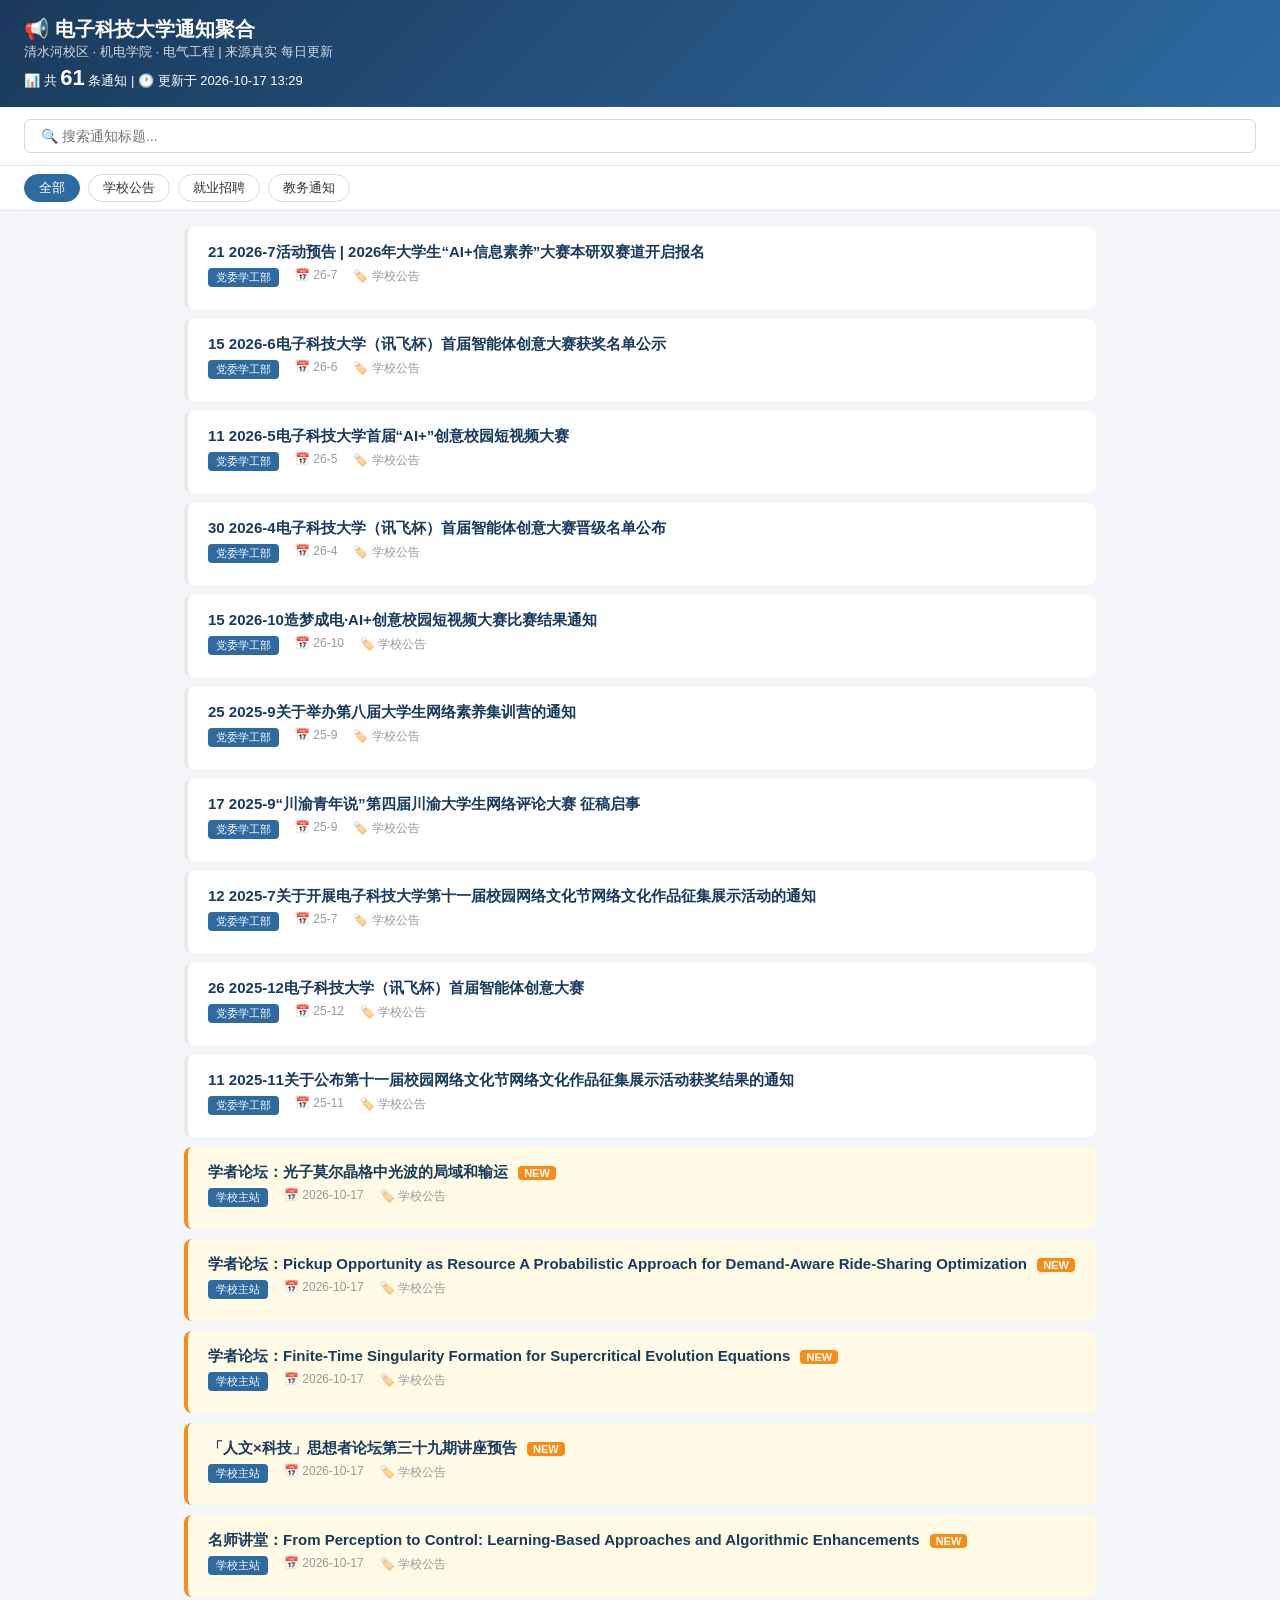
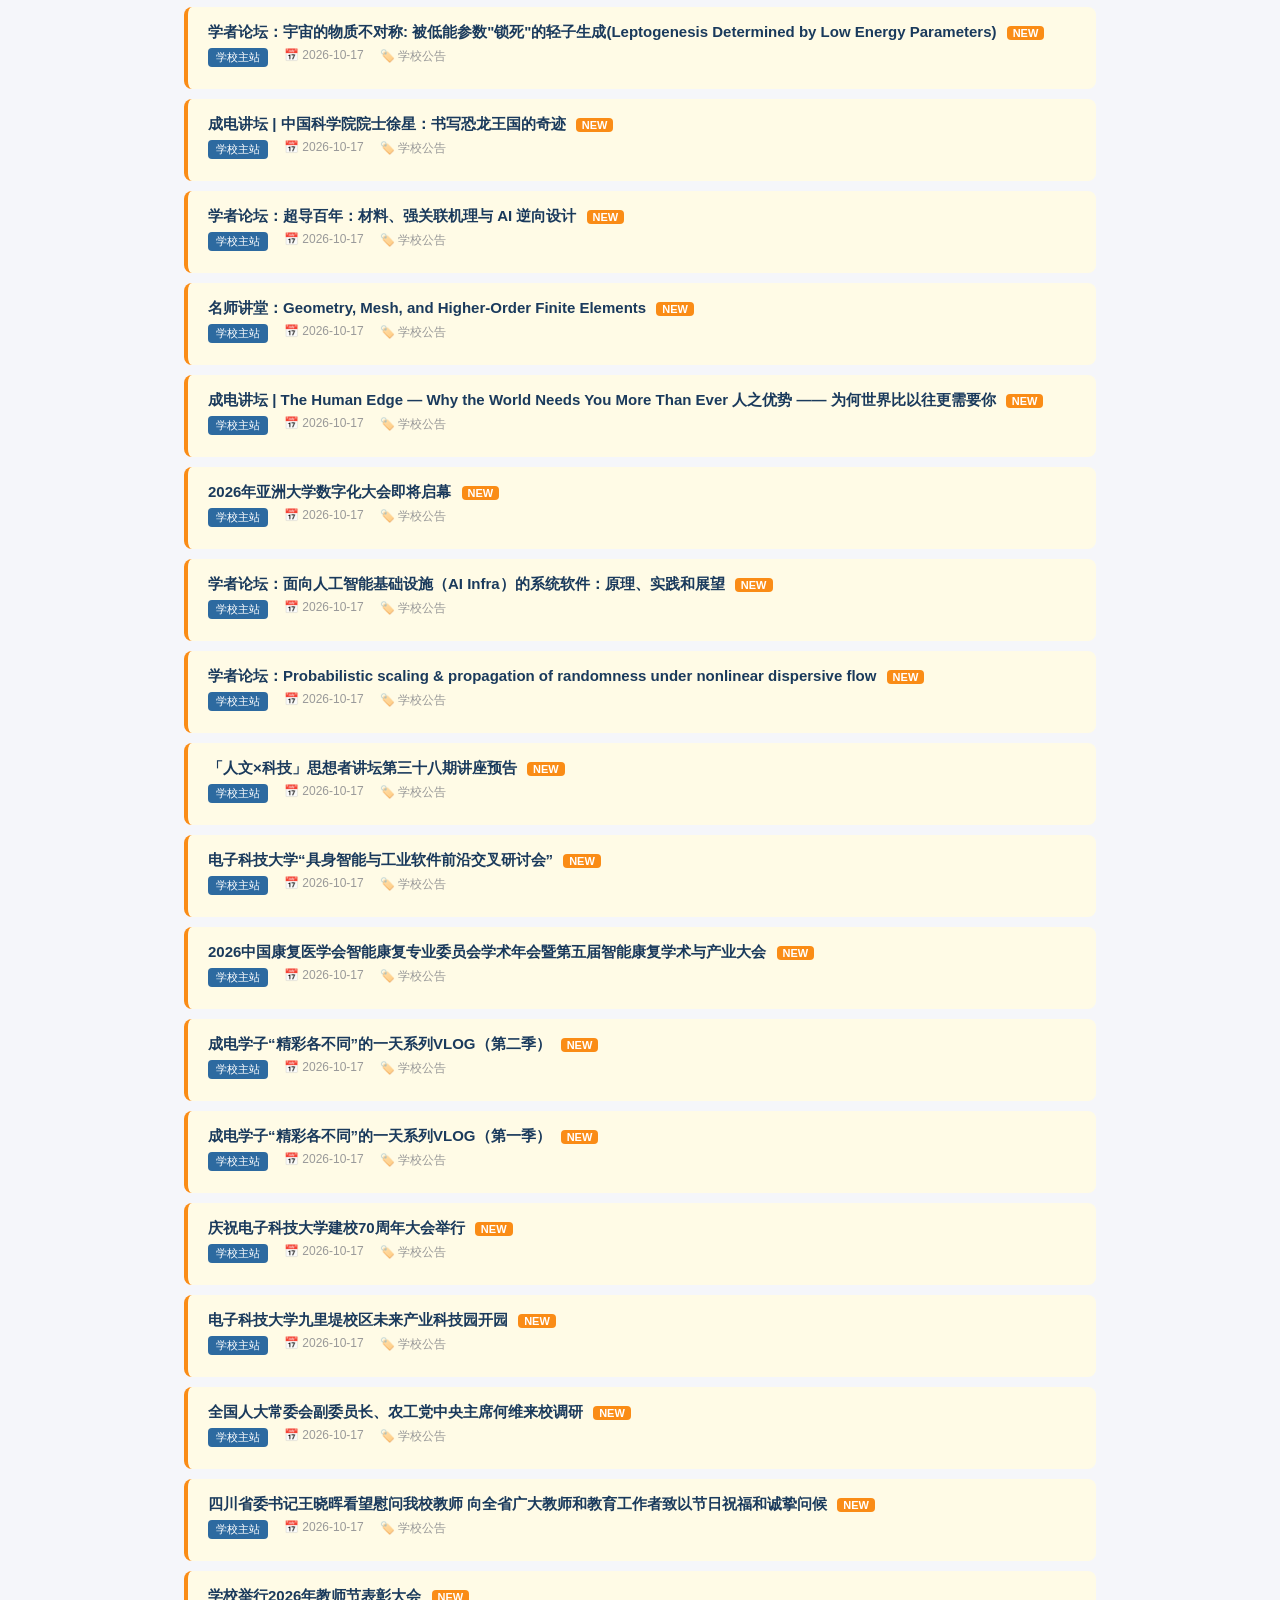
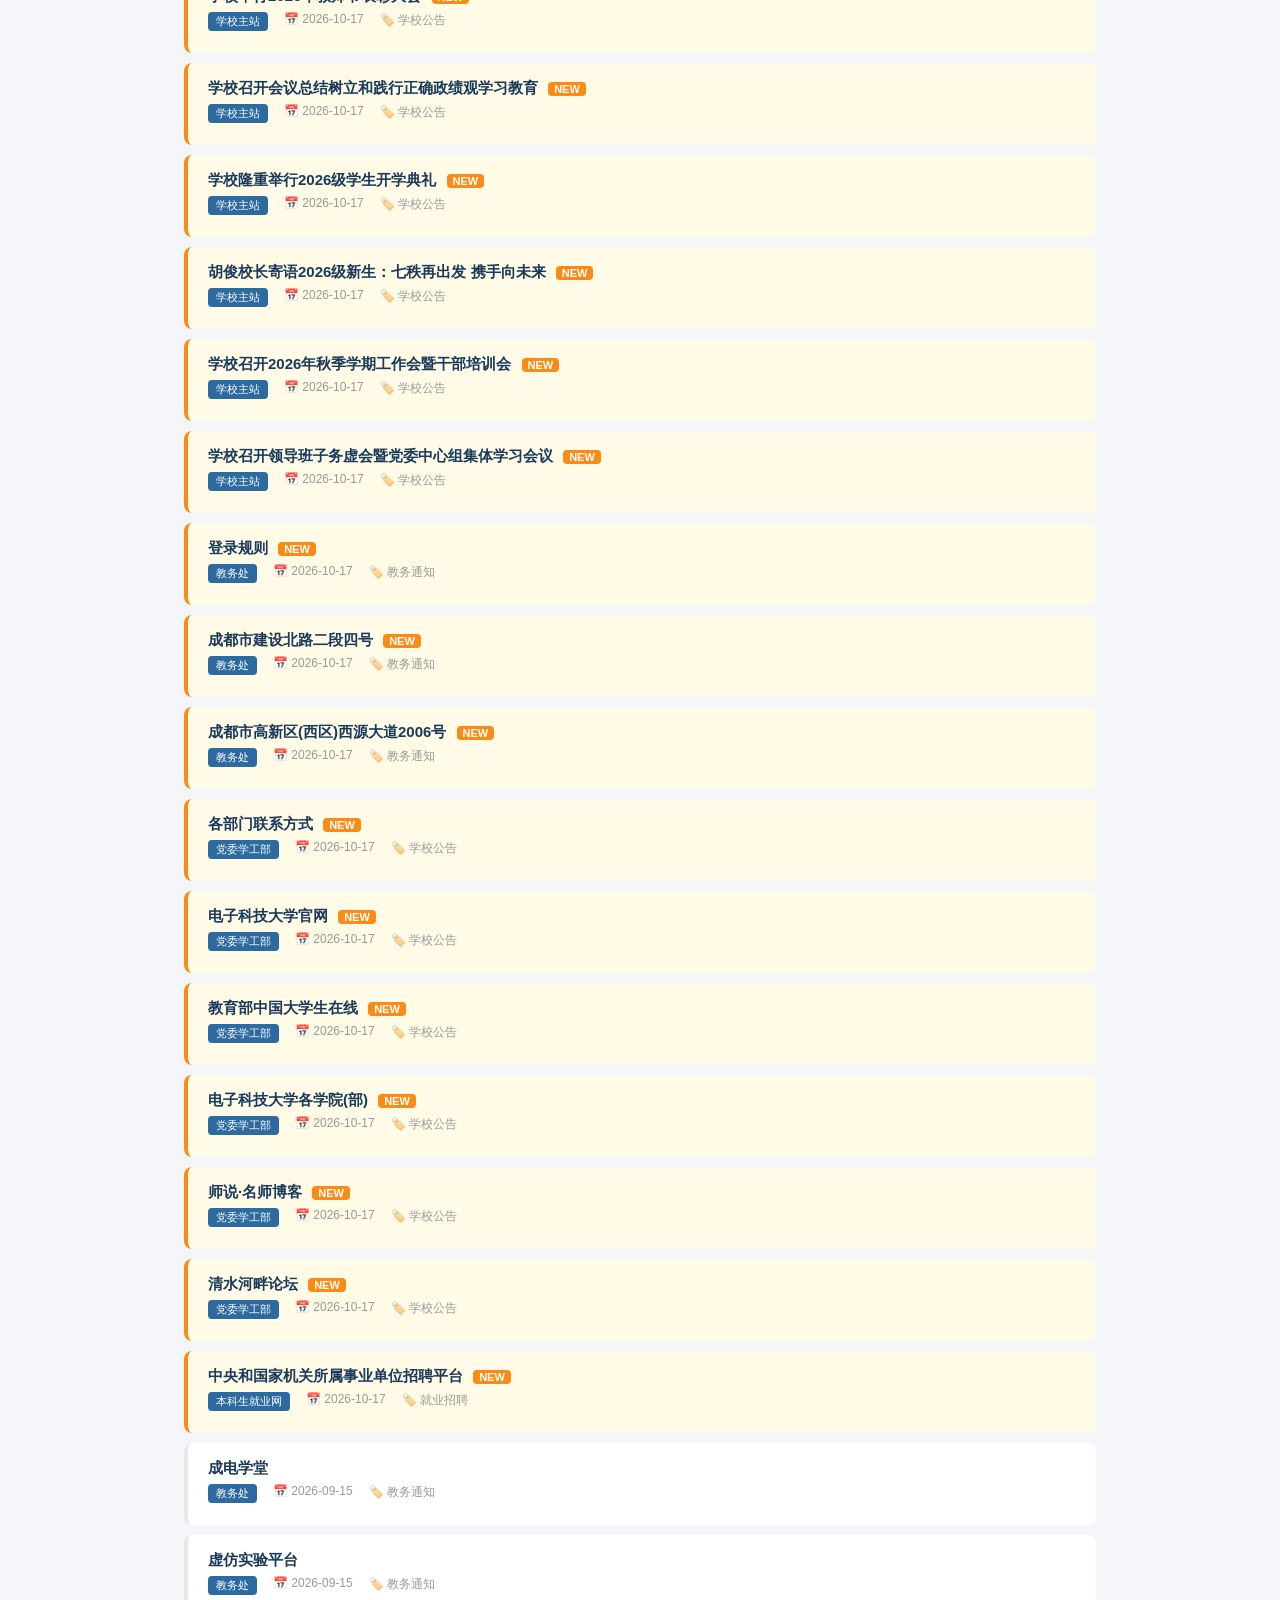
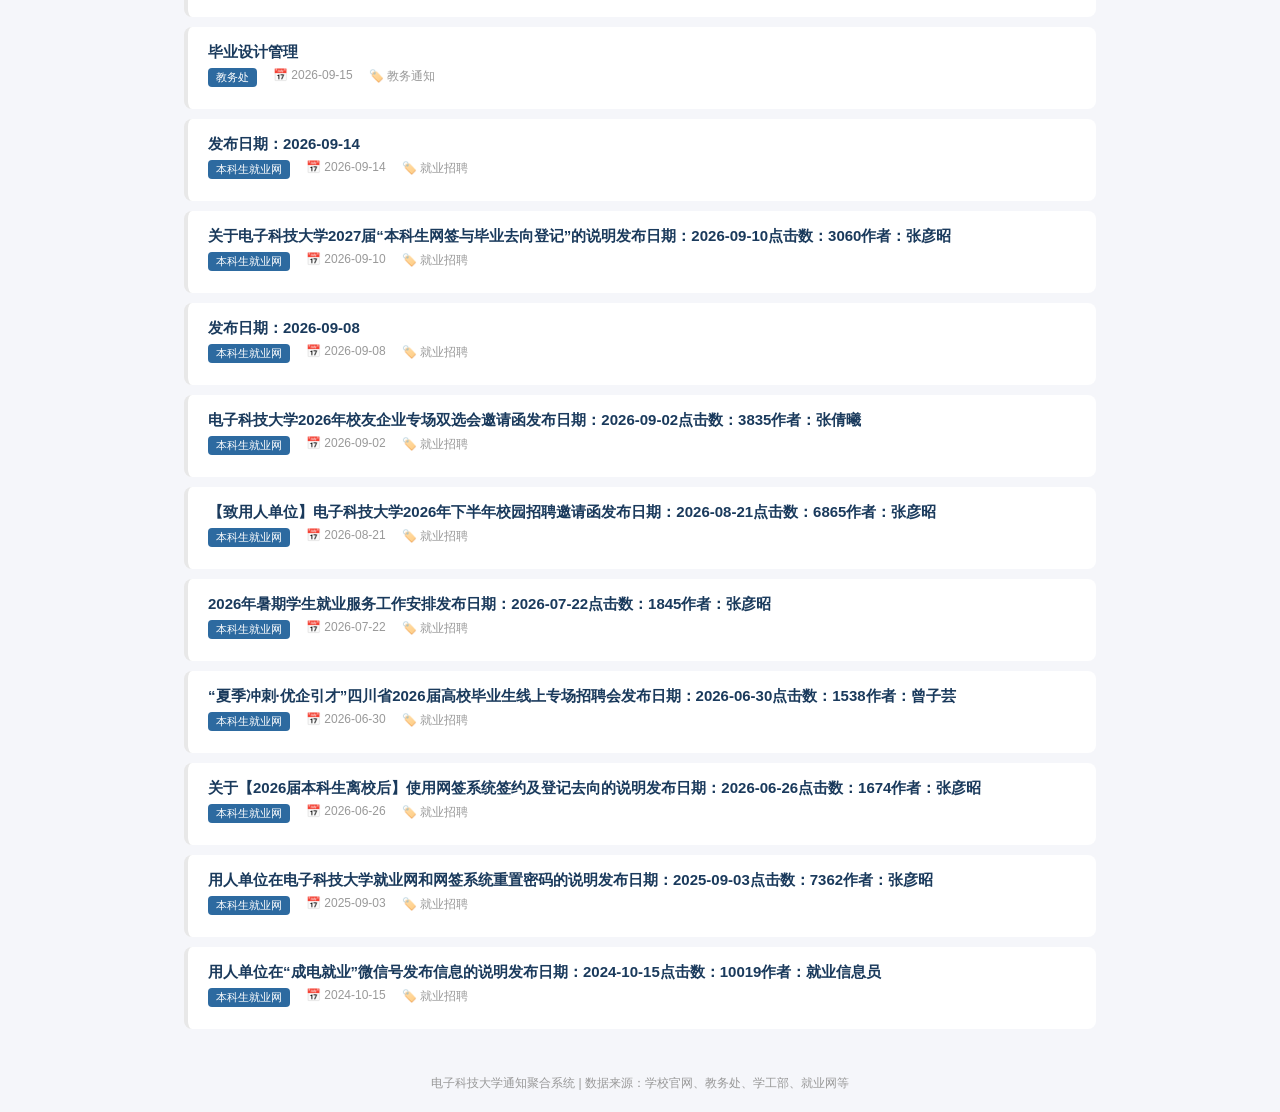
==== commit b987cfbf: "deploy: b973c8e9196642a8d449536e9bc5081eb1efbaf7" ====
--- a/index.html
+++ b/index.html
@@ -43,7 +43,7 @@
     <div class="header">
         <h1>📢 电子科技大学通知聚合</h1>
         <div class="subtitle">清水河校区 · 机电学院 · 电气工程 | 来源真实 每日更新</div>
-        <div class="stats">📊 共 <span class="num">61</span> 条通知 | 🕐 更新于 2026-10-10 15:46</div>
+        <div class="stats">📊 共 <span class="num">61</span> 条通知 | 🕐 更新于 2026-10-17 13:29</div>
     </div>
     <div class="search-bar">
         <input type="text" id="searchInput" onkeyup="searchNotices()" placeholder="🔍 搜索通知标题...">
@@ -90,6 +90,15 @@
             </div>
             <div class="notice-summary"></div>
         </li>
+        <li class="notice-item " onclick="window.open('https://xgb.uestc.edu.cn/notice/detail/ab8e9be7754b4015948b26b3a03906b8', '_blank')">
+            <div class="notice-title">15 2026-10造梦成电·AI+创意校园短视频大赛比赛结果通知 </div>
+            <div class="notice-meta">
+                <span class="notice-source">党委学工部</span>
+                <span>📅 26-10</span>
+                <span>🏷️ 学校公告</span>
+            </div>
+            <div class="notice-summary"></div>
+        </li>
         <li class="notice-item " onclick="window.open('https://xgb.uestc.edu.cn/notice/detail/00d02ebc2c964e00affa49eea47162b4', '_blank')">
             <div class="notice-title">25 2025-9关于举办第八届大学生网络素养集训营的通知 </div>
             <div class="notice-meta">
@@ -117,15 +126,6 @@
             </div>
             <div class="notice-summary"></div>
         </li>
-        <li class="notice-item " onclick="window.open('https://xgb.uestc.edu.cn/notice/detail/dc58ba7ca45441f3926f151837ec45f7', '_blank')">
-            <div class="notice-title">29 2025-4电子科技大学2025年网络名师工作室培育支持计划评选结果公示 </div>
-            <div class="notice-meta">
-                <span class="notice-source">党委学工部</span>
-                <span>📅 25-4</span>
-                <span>🏷️ 学校公告</span>
-            </div>
-            <div class="notice-summary"></div>
-        </li>
         <li class="notice-item " onclick="window.open('https://xgb.uestc.edu.cn/notice/detail/686ae7af149c4a4fa98f938665d55e69', '_blank')">
             <div class="notice-title">26 2025-12电子科技大学（讯飞杯）首届智能体创意大赛 </div>
             <div class="notice-meta">
@@ -144,11 +144,56 @@
             </div>
             <div class="notice-summary"></div>
         </li>
+        <li class="notice-item is-new" onclick="window.open('https://news.uestc.edu.cn/info/1015/44438.htm', '_blank')">
+            <div class="notice-title">学者论坛：光子莫尔晶格中光波的局域和输运 <span class="new-badge">NEW</span></div>
+            <div class="notice-meta">
+                <span class="notice-source">学校主站</span>
+                <span>📅 2026-10-17</span>
+                <span>🏷️ 学校公告</span>
+            </div>
+            <div class="notice-summary"></div>
+        </li>
+        <li class="notice-item is-new" onclick="window.open('https://news.uestc.edu.cn/info/1015/44384.htm', '_blank')">
+            <div class="notice-title">学者论坛：Pickup Opportunity as Resource A Probabilistic Approach for Demand-Aware Ride-Sharing Optimization <span class="new-badge">NEW</span></div>
+            <div class="notice-meta">
+                <span class="notice-source">学校主站</span>
+                <span>📅 2026-10-17</span>
+                <span>🏷️ 学校公告</span>
+            </div>
+            <div class="notice-summary"></div>
+        </li>
+        <li class="notice-item is-new" onclick="window.open('https://news.uestc.edu.cn/info/1015/44428.htm', '_blank')">
+            <div class="notice-title">学者论坛：Finite-Time Singularity Formation for Supercritical Evolution Equations <span class="new-badge">NEW</span></div>
+            <div class="notice-meta">
+                <span class="notice-source">学校主站</span>
+                <span>📅 2026-10-17</span>
+                <span>🏷️ 学校公告</span>
+            </div>
+            <div class="notice-summary"></div>
+        </li>
+        <li class="notice-item is-new" onclick="window.open('https://news.uestc.edu.cn/info/1015/44357.htm', '_blank')">
+            <div class="notice-title">「人文×科技」思想者论坛第三十九期讲座预告 <span class="new-badge">NEW</span></div>
+            <div class="notice-meta">
+                <span class="notice-source">学校主站</span>
+                <span>📅 2026-10-17</span>
+                <span>🏷️ 学校公告</span>
+            </div>
+            <div class="notice-summary"></div>
+        </li>
+        <li class="notice-item is-new" onclick="window.open('https://news.uestc.edu.cn/info/1015/44334.htm', '_blank')">
+            <div class="notice-title">名师讲堂：From Perception to Control: Learning-Based Approaches and Algorithmic Enhancements <span class="new-badge">NEW</span></div>
+            <div class="notice-meta">
+                <span class="notice-source">学校主站</span>
+                <span>📅 2026-10-17</span>
+                <span>🏷️ 学校公告</span>
+            </div>
+            <div class="notice-summary"></div>
+        </li>
         <li class="notice-item is-new" onclick="window.open('https://news.uestc.edu.cn/info/1015/44210.htm', '_blank')">
             <div class="notice-title">学者论坛：宇宙的物质不对称: 被低能参数"锁死"的轻子生成(Leptogenesis Determined by Low Energy Parameters) <span class="new-badge">NEW</span></div>
             <div class="notice-meta">
                 <span class="notice-source">学校主站</span>
-                <span>📅 2026-10-10</span>
+                <span>📅 2026-10-17</span>
                 <span>🏷️ 学校公告</span>
             </div>
             <div class="notice-summary"></div>
@@ -157,7 +202,7 @@
             <div class="notice-title">成电讲坛 | 中国科学院院士徐星：书写恐龙王国的奇迹 <span class="new-badge">NEW</span></div>
             <div class="notice-meta">
                 <span class="notice-source">学校主站</span>
-                <span>📅 2026-10-10</span>
+                <span>📅 2026-10-17</span>
                 <span>🏷️ 学校公告</span>
             </div>
             <div class="notice-summary"></div>
@@ -166,7 +211,7 @@
             <div class="notice-title">学者论坛：超导百年：材料、强关联机理与 AI 逆向设计 <span class="new-badge">NEW</span></div>
             <div class="notice-meta">
                 <span class="notice-source">学校主站</span>
-                <span>📅 2026-10-10</span>
+                <span>📅 2026-10-17</span>
                 <span>🏷️ 学校公告</span>
             </div>
             <div class="notice-summary"></div>
@@ -175,7 +220,7 @@
             <div class="notice-title">名师讲堂：Geometry, Mesh, and Higher-Order Finite Elements <span class="new-badge">NEW</span></div>
             <div class="notice-meta">
                 <span class="notice-source">学校主站</span>
-                <span>📅 2026-10-10</span>
+                <span>📅 2026-10-17</span>
                 <span>🏷️ 学校公告</span>
             </div>
             <div class="notice-summary"></div>
@@ -184,7 +229,7 @@
             <div class="notice-title">成电讲坛 | The Human Edge — Why the World Needs You More Than Ever 人之优势 —— 为何世界比以往更需要你 <span class="new-badge">NEW</span></div>
             <div class="notice-meta">
                 <span class="notice-source">学校主站</span>
-                <span>📅 2026-10-10</span>
+                <span>📅 2026-10-17</span>
                 <span>🏷️ 学校公告</span>
             </div>
             <div class="notice-summary"></div>
@@ -193,7 +238,7 @@
             <div class="notice-title">2026年亚洲大学数字化大会即将启幕 <span class="new-badge">NEW</span></div>
             <div class="notice-meta">
                 <span class="notice-source">学校主站</span>
-                <span>📅 2026-10-10</span>
+                <span>📅 2026-10-17</span>
                 <span>🏷️ 学校公告</span>
             </div>
             <div class="notice-summary"></div>
@@ -202,7 +247,7 @@
             <div class="notice-title">学者论坛：面向人工智能基础设施（AI Infra）的系统软件：原理、实践和展望 <span class="new-badge">NEW</span></div>
             <div class="notice-meta">
                 <span class="notice-source">学校主站</span>
-                <span>📅 2026-10-10</span>
+                <span>📅 2026-10-17</span>
                 <span>🏷️ 学校公告</span>
             </div>
             <div class="notice-summary"></div>
@@ -211,7 +256,7 @@
             <div class="notice-title">学者论坛：Probabilistic scaling & propagation of randomness under nonlinear dispersive flow <span class="new-badge">NEW</span></div>
             <div class="notice-meta">
                 <span class="notice-source">学校主站</span>
-                <span>📅 2026-10-10</span>
+                <span>📅 2026-10-17</span>
                 <span>🏷️ 学校公告</span>
             </div>
             <div class="notice-summary"></div>
@@ -220,7 +265,7 @@
             <div class="notice-title">「人文×科技」思想者讲坛第三十八期讲座预告 <span class="new-badge">NEW</span></div>
             <div class="notice-meta">
                 <span class="notice-source">学校主站</span>
-                <span>📅 2026-10-10</span>
+                <span>📅 2026-10-17</span>
                 <span>🏷️ 学校公告</span>
             </div>
             <div class="notice-summary"></div>
@@ -229,7 +274,7 @@
             <div class="notice-title">电子科技大学“具身智能与工业软件前沿交叉研讨会” <span class="new-badge">NEW</span></div>
             <div class="notice-meta">
                 <span class="notice-source">学校主站</span>
-                <span>📅 2026-10-10</span>
+                <span>📅 2026-10-17</span>
                 <span>🏷️ 学校公告</span>
             </div>
             <div class="notice-summary"></div>
@@ -238,52 +283,7 @@
             <div class="notice-title">2026中国康复医学会智能康复专业委员会学术年会暨第五届智能康复学术与产业大会 <span class="new-badge">NEW</span></div>
             <div class="notice-meta">
                 <span class="notice-source">学校主站</span>
-                <span>📅 2026-10-10</span>
-                <span>🏷️ 学校公告</span>
-            </div>
-            <div class="notice-summary"></div>
-        </li>
-        <li class="notice-item is-new" onclick="window.open('https://news.uestc.edu.cn/info/1015/42116.htm', '_blank')">
-            <div class="notice-title">「人文×科技」思想者论坛第三十七期讲座预告 <span class="new-badge">NEW</span></div>
-            <div class="notice-meta">
-                <span class="notice-source">学校主站</span>
-                <span>📅 2026-10-10</span>
-                <span>🏷️ 学校公告</span>
-            </div>
-            <div class="notice-summary"></div>
-        </li>
-        <li class="notice-item is-new" onclick="window.open('https://news.uestc.edu.cn/info/1015/42028.htm', '_blank')">
-            <div class="notice-title">学者论坛：基于 AIS 信号的海事监视被动 TOA 定位 <span class="new-badge">NEW</span></div>
-            <div class="notice-meta">
-                <span class="notice-source">学校主站</span>
-                <span>📅 2026-10-10</span>
-                <span>🏷️ 学校公告</span>
-            </div>
-            <div class="notice-summary"></div>
-        </li>
-        <li class="notice-item is-new" onclick="window.open('https://news.uestc.edu.cn/info/1015/41989.htm', '_blank')">
-            <div class="notice-title">学者论坛：图像处理—从变分法到深度学习 <span class="new-badge">NEW</span></div>
-            <div class="notice-meta">
-                <span class="notice-source">学校主站</span>
-                <span>📅 2026-10-10</span>
-                <span>🏷️ 学校公告</span>
-            </div>
-            <div class="notice-summary"></div>
-        </li>
-        <li class="notice-item is-new" onclick="window.open('https://news.uestc.edu.cn/info/1015/41966.htm', '_blank')">
-            <div class="notice-title">学者论坛：The Wellbeing-Health AI Framework for Intelligent Stress Monitoring <span class="new-badge">NEW</span></div>
-            <div class="notice-meta">
-                <span class="notice-source">学校主站</span>
-                <span>📅 2026-10-10</span>
-                <span>🏷️ 学校公告</span>
-            </div>
-            <div class="notice-summary"></div>
-        </li>
-        <li class="notice-item is-new" onclick="window.open('https://news.uestc.edu.cn/info/1015/41829.htm', '_blank')">
-            <div class="notice-title">学者论坛：Pioneering Smart Electromagnetic Environments: Physics-Driven AI & Wave Engineering with Electromagnetic Skins <span class="new-badge">NEW</span></div>
-            <div class="notice-meta">
-                <span class="notice-source">学校主站</span>
-                <span>📅 2026-10-10</span>
+                <span>📅 2026-10-17</span>
                 <span>🏷️ 学校公告</span>
             </div>
             <div class="notice-summary"></div>
@@ -292,7 +292,7 @@
             <div class="notice-title">成电学子“精彩各不同”的一天系列VLOG（第二季） <span class="new-badge">NEW</span></div>
             <div class="notice-meta">
                 <span class="notice-source">学校主站</span>
-                <span>📅 2026-10-10</span>
+                <span>📅 2026-10-17</span>
                 <span>🏷️ 学校公告</span>
             </div>
             <div class="notice-summary"></div>
@@ -301,7 +301,7 @@
             <div class="notice-title">成电学子“精彩各不同”的一天系列VLOG（第一季） <span class="new-badge">NEW</span></div>
             <div class="notice-meta">
                 <span class="notice-source">学校主站</span>
-                <span>📅 2026-10-10</span>
+                <span>📅 2026-10-17</span>
                 <span>🏷️ 学校公告</span>
             </div>
             <div class="notice-summary"></div>
@@ -310,7 +310,7 @@
             <div class="notice-title">庆祝电子科技大学建校70周年大会举行 <span class="new-badge">NEW</span></div>
             <div class="notice-meta">
                 <span class="notice-source">学校主站</span>
-                <span>📅 2026-10-10</span>
+                <span>📅 2026-10-17</span>
                 <span>🏷️ 学校公告</span>
             </div>
             <div class="notice-summary"></div>
@@ -319,7 +319,7 @@
             <div class="notice-title">电子科技大学九里堤校区未来产业科技园开园 <span class="new-badge">NEW</span></div>
             <div class="notice-meta">
                 <span class="notice-source">学校主站</span>
-                <span>📅 2026-10-10</span>
+                <span>📅 2026-10-17</span>
                 <span>🏷️ 学校公告</span>
             </div>
             <div class="notice-summary"></div>
@@ -328,7 +328,7 @@
             <div class="notice-title">全国人大常委会副委员长、农工党中央主席何维来校调研 <span class="new-badge">NEW</span></div>
             <div class="notice-meta">
                 <span class="notice-source">学校主站</span>
-                <span>📅 2026-10-10</span>
+                <span>📅 2026-10-17</span>
                 <span>🏷️ 学校公告</span>
             </div>
             <div class="notice-summary"></div>
@@ -337,7 +337,7 @@
             <div class="notice-title">四川省委书记王晓晖看望慰问我校教师 向全省广大教师和教育工作者致以节日祝福和诚挚问候 <span class="new-badge">NEW</span></div>
             <div class="notice-meta">
                 <span class="notice-source">学校主站</span>
-                <span>📅 2026-10-10</span>
+                <span>📅 2026-10-17</span>
                 <span>🏷️ 学校公告</span>
             </div>
             <div class="notice-summary"></div>
@@ -346,7 +346,7 @@
             <div class="notice-title">学校举行2026年教师节表彰大会 <span class="new-badge">NEW</span></div>
             <div class="notice-meta">
                 <span class="notice-source">学校主站</span>
-                <span>📅 2026-10-10</span>
+                <span>📅 2026-10-17</span>
                 <span>🏷️ 学校公告</span>
             </div>
             <div class="notice-summary"></div>
@@ -355,7 +355,7 @@
             <div class="notice-title">学校召开会议总结树立和践行正确政绩观学习教育 <span class="new-badge">NEW</span></div>
             <div class="notice-meta">
                 <span class="notice-source">学校主站</span>
-                <span>📅 2026-10-10</span>
+                <span>📅 2026-10-17</span>
                 <span>🏷️ 学校公告</span>
             </div>
             <div class="notice-summary"></div>
@@ -364,7 +364,7 @@
             <div class="notice-title">学校隆重举行2026级学生开学典礼 <span class="new-badge">NEW</span></div>
             <div class="notice-meta">
                 <span class="notice-source">学校主站</span>
-                <span>📅 2026-10-10</span>
+                <span>📅 2026-10-17</span>
                 <span>🏷️ 学校公告</span>
             </div>
             <div class="notice-summary"></div>
@@ -373,7 +373,7 @@
             <div class="notice-title">胡俊校长寄语2026级新生：七秩再出发 携手向未来 <span class="new-badge">NEW</span></div>
             <div class="notice-meta">
                 <span class="notice-source">学校主站</span>
-                <span>📅 2026-10-10</span>
+                <span>📅 2026-10-17</span>
                 <span>🏷️ 学校公告</span>
             </div>
             <div class="notice-summary"></div>
@@ -382,7 +382,7 @@
             <div class="notice-title">学校召开2026年秋季学期工作会暨干部培训会 <span class="new-badge">NEW</span></div>
             <div class="notice-meta">
                 <span class="notice-source">学校主站</span>
-                <span>📅 2026-10-10</span>
+                <span>📅 2026-10-17</span>
                 <span>🏷️ 学校公告</span>
             </div>
             <div class="notice-summary"></div>
@@ -391,16 +391,16 @@
             <div class="notice-title">学校召开领导班子务虚会暨党委中心组集体学习会议 <span class="new-badge">NEW</span></div>
             <div class="notice-meta">
                 <span class="notice-source">学校主站</span>
-                <span>📅 2026-10-10</span>
-                <span>🏷️ 学校公告</span>
-            </div>
-            <div class="notice-summary"></div>
-        </li>
-        <li class="notice-item is-new" onclick="window.open('https://www.jwc.uestc.edu.cn/pwdrule;jsessionid=C9E20232F6ECF0602C27A2A9DAE68BE9', '_blank')">
+                <span>📅 2026-10-17</span>
+                <span>🏷️ 学校公告</span>
+            </div>
+            <div class="notice-summary"></div>
+        </li>
+        <li class="notice-item is-new" onclick="window.open('https://www.jwc.uestc.edu.cn/pwdrule;jsessionid=FC4570A6FC3FBDFA81AE934250E3EC4D', '_blank')">
             <div class="notice-title">登录规则 <span class="new-badge">NEW</span></div>
             <div class="notice-meta">
                 <span class="notice-source">教务处</span>
-                <span>📅 2026-10-10</span>
+                <span>📅 2026-10-17</span>
                 <span>🏷️ 教务通知</span>
             </div>
             <div class="notice-summary"></div>
@@ -409,7 +409,7 @@
             <div class="notice-title">成都市建设北路二段四号 <span class="new-badge">NEW</span></div>
             <div class="notice-meta">
                 <span class="notice-source">教务处</span>
-                <span>📅 2026-10-10</span>
+                <span>📅 2026-10-17</span>
                 <span>🏷️ 教务通知</span>
             </div>
             <div class="notice-summary"></div>
@@ -418,7 +418,7 @@
             <div class="notice-title">成都市高新区(西区)西源大道2006号 <span class="new-badge">NEW</span></div>
             <div class="notice-meta">
                 <span class="notice-source">教务处</span>
-                <span>📅 2026-10-10</span>
+                <span>📅 2026-10-17</span>
                 <span>🏷️ 教务通知</span>
             </div>
             <div class="notice-summary"></div>
@@ -427,7 +427,7 @@
             <div class="notice-title">各部门联系方式 <span class="new-badge">NEW</span></div>
             <div class="notice-meta">
                 <span class="notice-source">党委学工部</span>
-                <span>📅 2026-10-10</span>
+                <span>📅 2026-10-17</span>
                 <span>🏷️ 学校公告</span>
             </div>
             <div class="notice-summary"></div>
@@ -436,7 +436,7 @@
             <div class="notice-title">电子科技大学官网 <span class="new-badge">NEW</span></div>
             <div class="notice-meta">
                 <span class="notice-source">党委学工部</span>
-                <span>📅 2026-10-10</span>
+                <span>📅 2026-10-17</span>
                 <span>🏷️ 学校公告</span>
             </div>
             <div class="notice-summary"></div>
@@ -445,7 +445,7 @@
             <div class="notice-title">教育部中国大学生在线 <span class="new-badge">NEW</span></div>
             <div class="notice-meta">
                 <span class="notice-source">党委学工部</span>
-                <span>📅 2026-10-10</span>
+                <span>📅 2026-10-17</span>
                 <span>🏷️ 学校公告</span>
             </div>
             <div class="notice-summary"></div>
@@ -454,7 +454,7 @@
             <div class="notice-title">电子科技大学各学院(部) <span class="new-badge">NEW</span></div>
             <div class="notice-meta">
                 <span class="notice-source">党委学工部</span>
-                <span>📅 2026-10-10</span>
+                <span>📅 2026-10-17</span>
                 <span>🏷️ 学校公告</span>
             </div>
             <div class="notice-summary"></div>
@@ -463,7 +463,7 @@
             <div class="notice-title">师说·名师博客 <span class="new-badge">NEW</span></div>
             <div class="notice-meta">
                 <span class="notice-source">党委学工部</span>
-                <span>📅 2026-10-10</span>
+                <span>📅 2026-10-17</span>
                 <span>🏷️ 学校公告</span>
             </div>
             <div class="notice-summary"></div>
@@ -472,7 +472,7 @@
             <div class="notice-title">清水河畔论坛 <span class="new-badge">NEW</span></div>
             <div class="notice-meta">
                 <span class="notice-source">党委学工部</span>
-                <span>📅 2026-10-10</span>
+                <span>📅 2026-10-17</span>
                 <span>🏷️ 学校公告</span>
             </div>
             <div class="notice-summary"></div>
@@ -481,7 +481,7 @@
             <div class="notice-title">中央和国家机关所属事业单位招聘平台 <span class="new-badge">NEW</span></div>
             <div class="notice-meta">
                 <span class="notice-source">本科生就业网</span>
-                <span>📅 2026-10-10</span>
+                <span>📅 2026-10-17</span>
                 <span>🏷️ 就业招聘</span>
             </div>
             <div class="notice-summary"></div>
@@ -523,7 +523,7 @@
             <div class="notice-summary"></div>
         </li>
         <li class="notice-item " onclick="window.open('https://jiuye.uestc.edu.cn/career/news/notice/fxt6uas3cmiq', '_blank')">
-            <div class="notice-title">关于电子科技大学2027届“本科生网签与毕业去向登记”的说明发布日期：2026-09-10点击数：2563作者：张彦昭 </div>
+            <div class="notice-title">关于电子科技大学2027届“本科生网签与毕业去向登记”的说明发布日期：2026-09-10点击数：3060作者：张彦昭 </div>
             <div class="notice-meta">
                 <span class="notice-source">本科生就业网</span>
                 <span>📅 2026-09-10</span>
@@ -541,7 +541,7 @@
             <div class="notice-summary"></div>
         </li>
         <li class="notice-item " onclick="window.open('https://jiuye.uestc.edu.cn/career/news/notice/fwzxb5uw4s8y', '_blank')">
-            <div class="notice-title">电子科技大学2026年校友企业专场双选会邀请函发布日期：2026-09-02点击数：3645作者：张倩曦 </div>
+            <div class="notice-title">电子科技大学2026年校友企业专场双选会邀请函发布日期：2026-09-02点击数：3835作者：张倩曦 </div>
             <div class="notice-meta">
                 <span class="notice-source">本科生就业网</span>
                 <span>📅 2026-09-02</span>
@@ -550,7 +550,7 @@
             <div class="notice-summary"></div>
         </li>
         <li class="notice-item " onclick="window.open('https://jiuye.uestc.edu.cn/career/news/notice/fvsxgrqe6jup', '_blank')">
-            <div class="notice-title">【致用人单位】电子科技大学2026年下半年校园招聘邀请函发布日期：2026-08-21点击数：6288作者：张彦昭 </div>
+            <div class="notice-title">【致用人单位】电子科技大学2026年下半年校园招聘邀请函发布日期：2026-08-21点击数：6865作者：张彦昭 </div>
             <div class="notice-meta">
                 <span class="notice-source">本科生就业网</span>
                 <span>📅 2026-08-21</span>
@@ -559,7 +559,7 @@
             <div class="notice-summary"></div>
         </li>
         <li class="notice-item " onclick="window.open('https://jiuye.uestc.edu.cn/career/news/notice/fsv82eenu7ep', '_blank')">
-            <div class="notice-title">2026年暑期学生就业服务工作安排发布日期：2026-07-22点击数：1786作者：张彦昭 </div>
+            <div class="notice-title">2026年暑期学生就业服务工作安排发布日期：2026-07-22点击数：1845作者：张彦昭 </div>
             <div class="notice-meta">
                 <span class="notice-source">本科生就业网</span>
                 <span>📅 2026-07-22</span>
@@ -568,7 +568,7 @@
             <div class="notice-summary"></div>
         </li>
         <li class="notice-item " onclick="window.open('https://jiuye.uestc.edu.cn/career/news/notice/fqnv8smi1m2q', '_blank')">
-            <div class="notice-title">“夏季冲刺·优企引才”四川省2026届高校毕业生线上专场招聘会发布日期：2026-06-30点击数：1432作者：曾子芸 </div>
+            <div class="notice-title">“夏季冲刺·优企引才”四川省2026届高校毕业生线上专场招聘会发布日期：2026-06-30点击数：1538作者：曾子芸 </div>
             <div class="notice-meta">
                 <span class="notice-source">本科生就业网</span>
                 <span>📅 2026-06-30</span>
@@ -577,7 +577,7 @@
             <div class="notice-summary"></div>
         </li>
         <li class="notice-item " onclick="window.open('https://jiuye.uestc.edu.cn/career/news/notice/fqa241rxh4w1', '_blank')">
-            <div class="notice-title">关于【2026届本科生离校后】使用网签系统签约及登记去向的说明发布日期：2026-06-26点击数：1616作者：张彦昭 </div>
+            <div class="notice-title">关于【2026届本科生离校后】使用网签系统签约及登记去向的说明发布日期：2026-06-26点击数：1674作者：张彦昭 </div>
             <div class="notice-meta">
                 <span class="notice-source">本科生就业网</span>
                 <span>📅 2026-06-26</span>
@@ -586,7 +586,7 @@
             <div class="notice-summary"></div>
         </li>
         <li class="notice-item " onclick="window.open('https://jiuye.uestc.edu.cn/career/news/notice/evfozvx9pkaq', '_blank')">
-            <div class="notice-title">用人单位在电子科技大学就业网和网签系统重置密码的说明发布日期：2025-09-03点击数：7198作者：张彦昭 </div>
+            <div class="notice-title">用人单位在电子科技大学就业网和网签系统重置密码的说明发布日期：2025-09-03点击数：7362作者：张彦昭 </div>
             <div class="notice-meta">
                 <span class="notice-source">本科生就业网</span>
                 <span>📅 2025-09-03</span>
@@ -595,7 +595,7 @@
             <div class="notice-summary"></div>
         </li>
         <li class="notice-item " onclick="window.open('https://jiuye.uestc.edu.cn/career/news/notice/eqx2u597n476', '_blank')">
-            <div class="notice-title">用人单位在“成电就业”微信号发布信息的说明发布日期：2024-10-15点击数：9876作者：就业信息员 </div>
+            <div class="notice-title">用人单位在“成电就业”微信号发布信息的说明发布日期：2024-10-15点击数：10019作者：就业信息员 </div>
             <div class="notice-meta">
                 <span class="notice-source">本科生就业网</span>
                 <span>📅 2024-10-15</span>
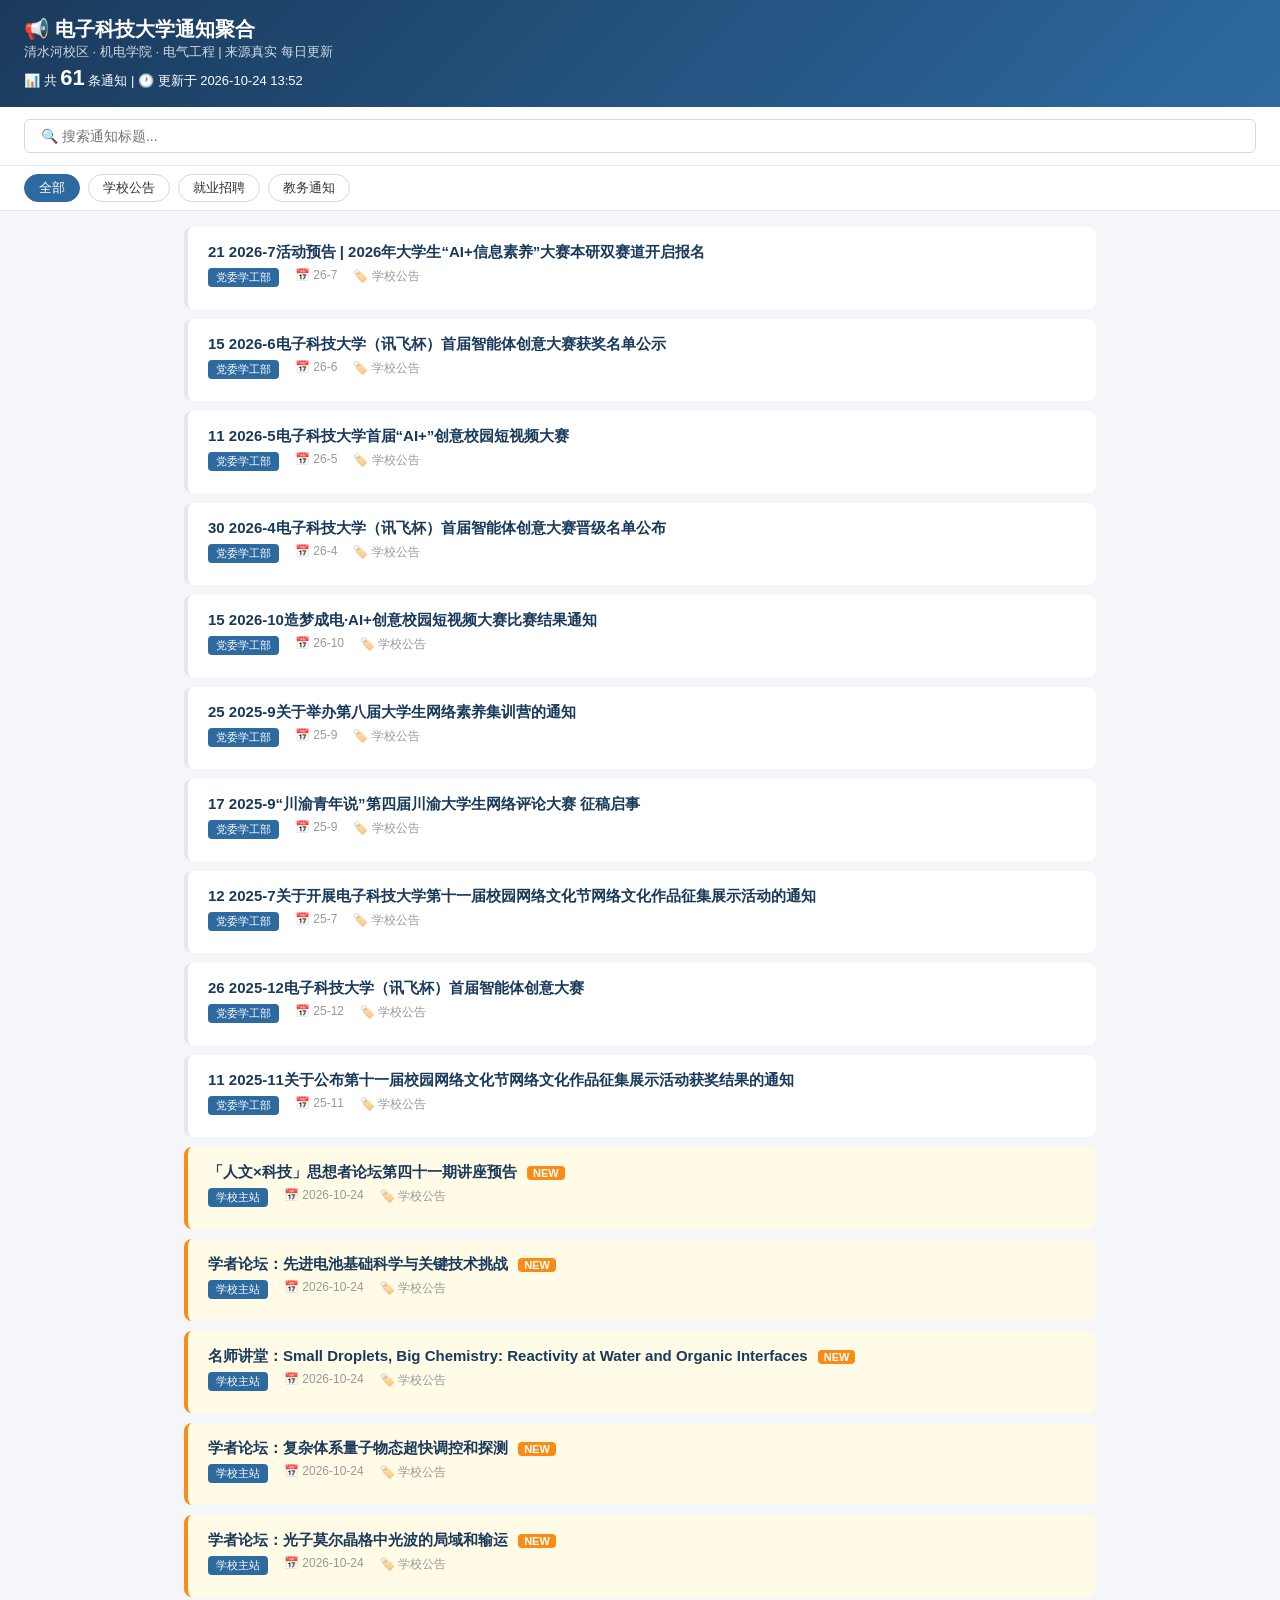
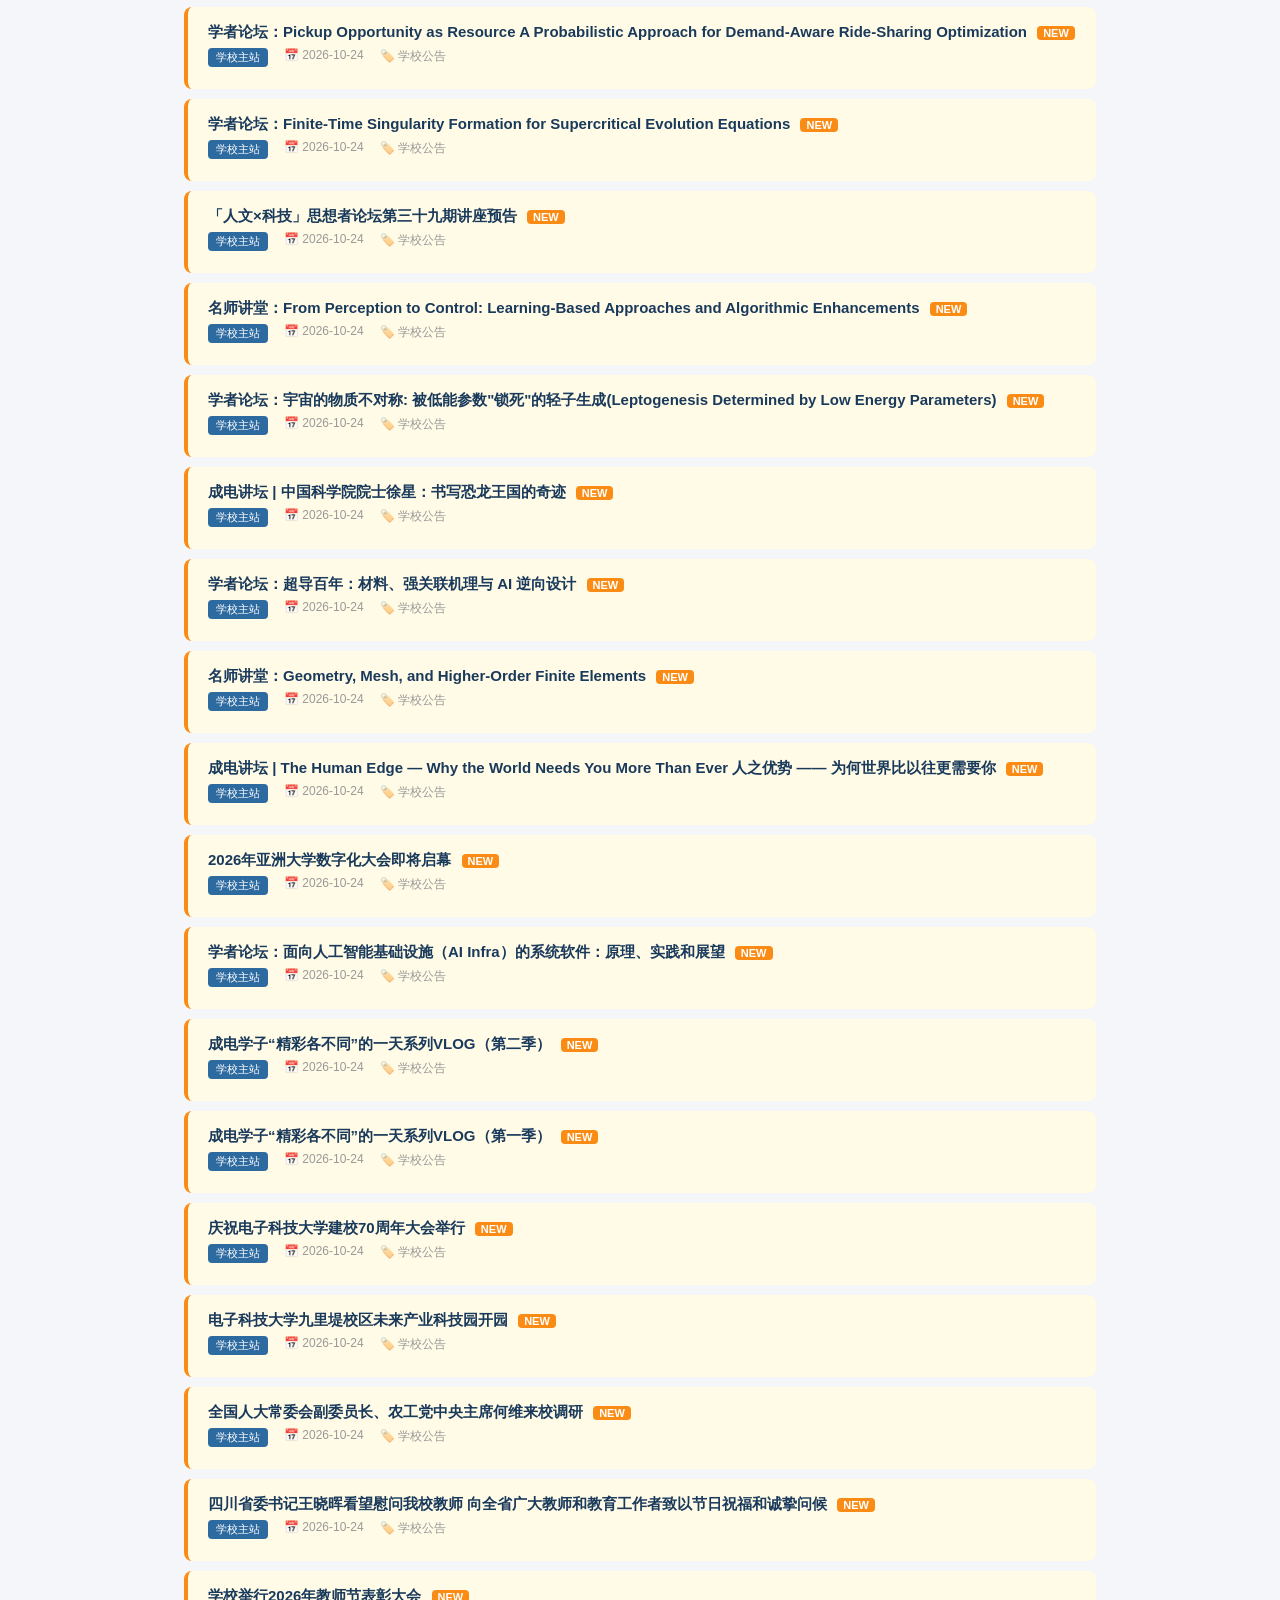
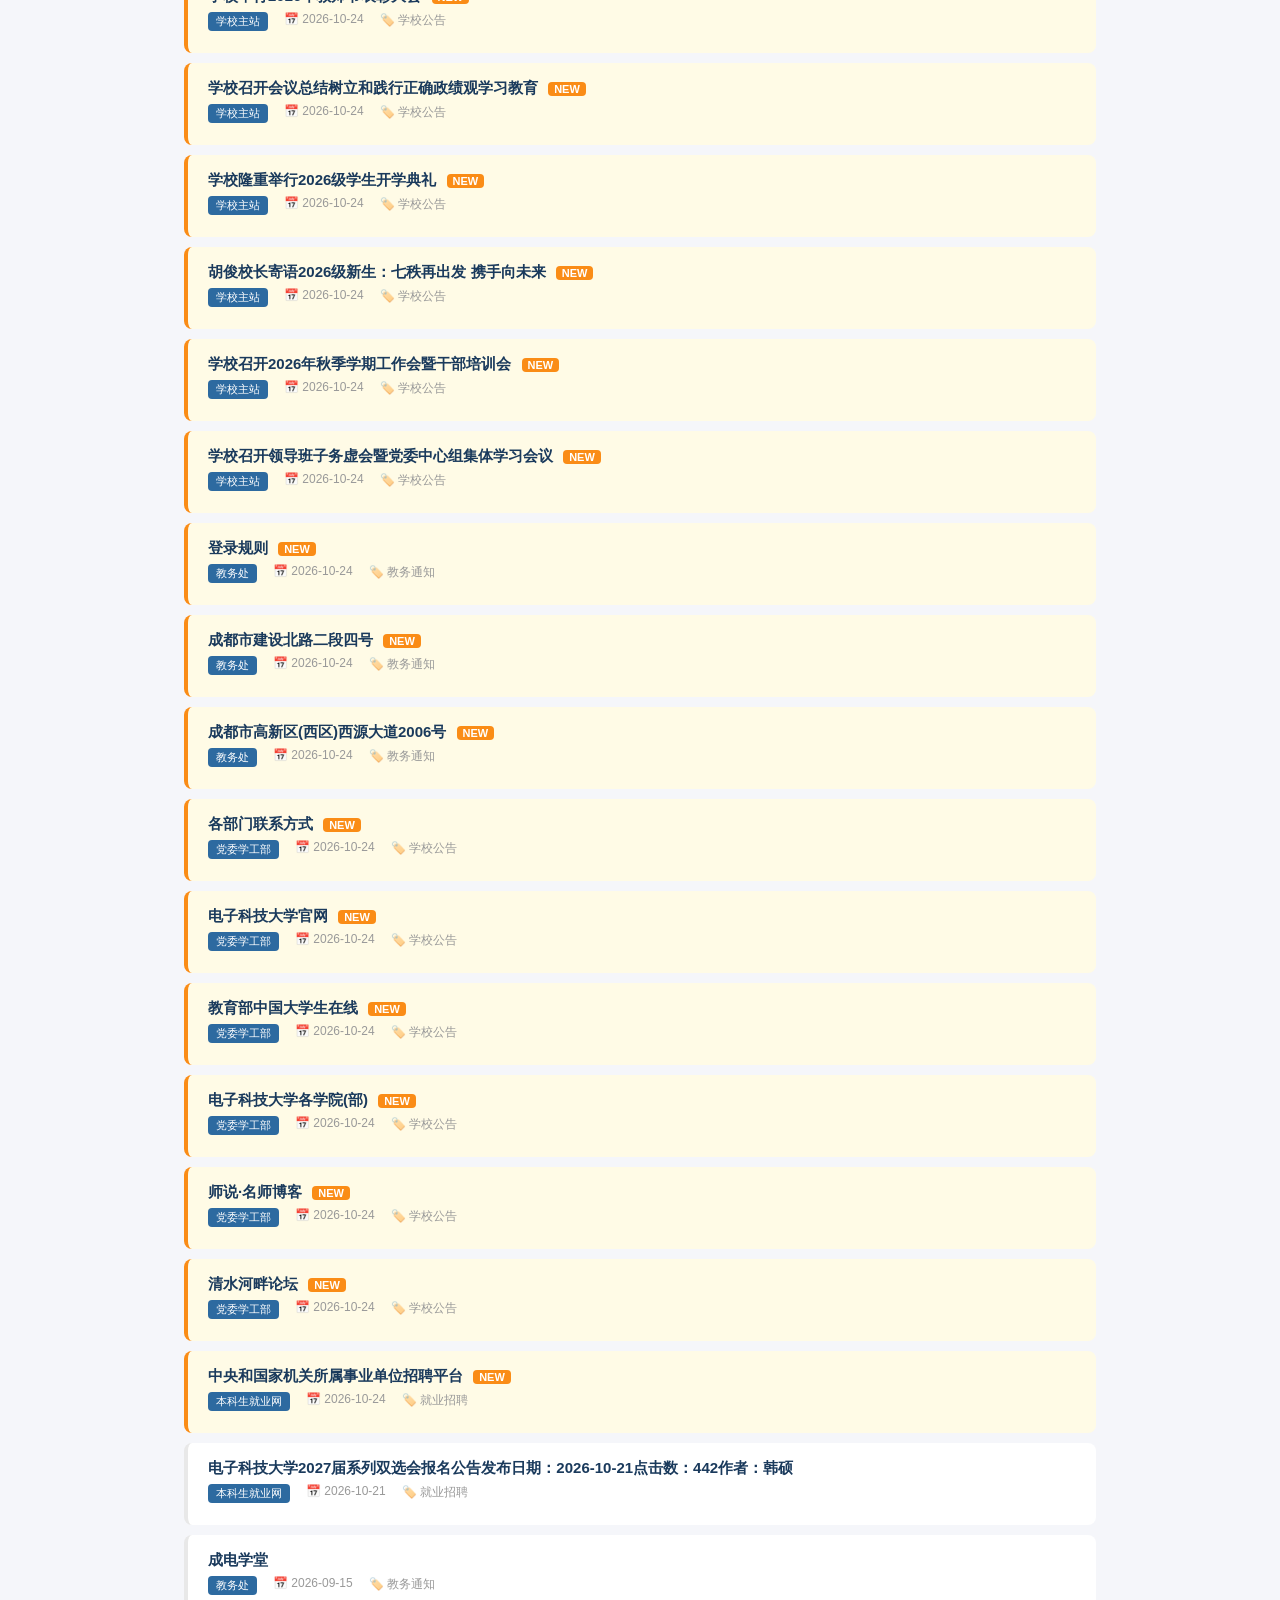
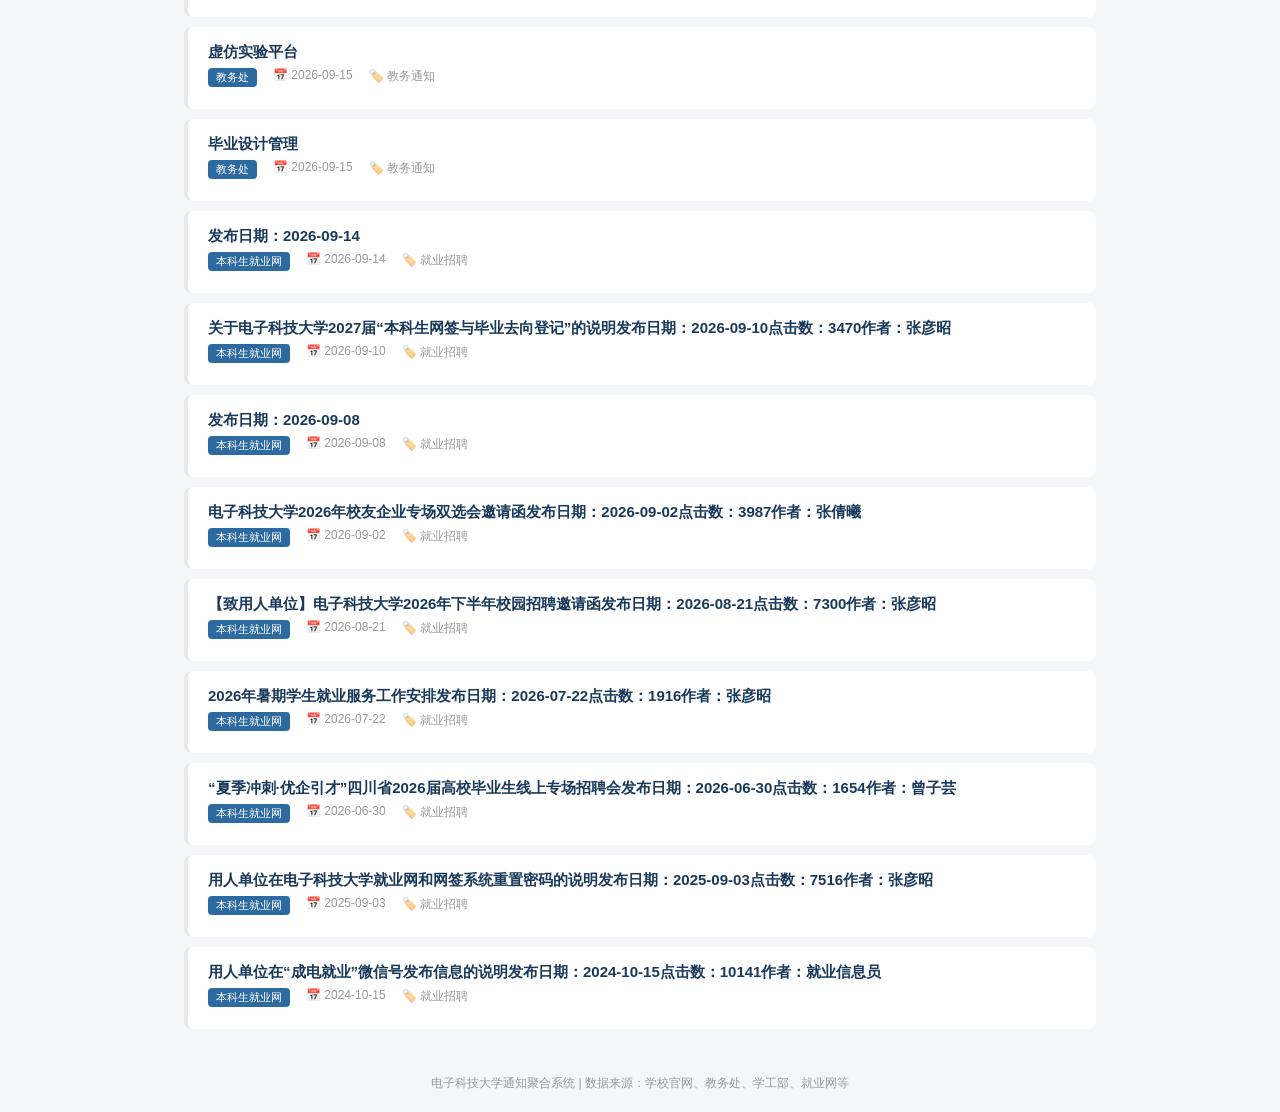
==== commit df66d29b: "deploy: b973c8e9196642a8d449536e9bc5081eb1efbaf7" ====
--- a/index.html
+++ b/index.html
@@ -43,7 +43,7 @@
     <div class="header">
         <h1>📢 电子科技大学通知聚合</h1>
         <div class="subtitle">清水河校区 · 机电学院 · 电气工程 | 来源真实 每日更新</div>
-        <div class="stats">📊 共 <span class="num">61</span> 条通知 | 🕐 更新于 2026-10-17 13:29</div>
+        <div class="stats">📊 共 <span class="num">61</span> 条通知 | 🕐 更新于 2026-10-24 13:52</div>
     </div>
     <div class="search-bar">
         <input type="text" id="searchInput" onkeyup="searchNotices()" placeholder="🔍 搜索通知标题...">
@@ -144,11 +144,47 @@
             </div>
             <div class="notice-summary"></div>
         </li>
+        <li class="notice-item is-new" onclick="window.open('https://news.uestc.edu.cn/info/1015/44679.htm', '_blank')">
+            <div class="notice-title">「人文×科技」思想者论坛第四十一期讲座预告 <span class="new-badge">NEW</span></div>
+            <div class="notice-meta">
+                <span class="notice-source">学校主站</span>
+                <span>📅 2026-10-24</span>
+                <span>🏷️ 学校公告</span>
+            </div>
+            <div class="notice-summary"></div>
+        </li>
+        <li class="notice-item is-new" onclick="window.open('https://news.uestc.edu.cn/info/1015/44631.htm', '_blank')">
+            <div class="notice-title">学者论坛：先进电池基础科学与关键技术挑战 <span class="new-badge">NEW</span></div>
+            <div class="notice-meta">
+                <span class="notice-source">学校主站</span>
+                <span>📅 2026-10-24</span>
+                <span>🏷️ 学校公告</span>
+            </div>
+            <div class="notice-summary"></div>
+        </li>
+        <li class="notice-item is-new" onclick="window.open('https://news.uestc.edu.cn/info/1015/44526.htm', '_blank')">
+            <div class="notice-title">名师讲堂：Small Droplets, Big Chemistry: Reactivity at Water and Organic Interfaces <span class="new-badge">NEW</span></div>
+            <div class="notice-meta">
+                <span class="notice-source">学校主站</span>
+                <span>📅 2026-10-24</span>
+                <span>🏷️ 学校公告</span>
+            </div>
+            <div class="notice-summary"></div>
+        </li>
+        <li class="notice-item is-new" onclick="window.open('https://news.uestc.edu.cn/info/1015/44525.htm', '_blank')">
+            <div class="notice-title">学者论坛：复杂体系量子物态超快调控和探测 <span class="new-badge">NEW</span></div>
+            <div class="notice-meta">
+                <span class="notice-source">学校主站</span>
+                <span>📅 2026-10-24</span>
+                <span>🏷️ 学校公告</span>
+            </div>
+            <div class="notice-summary"></div>
+        </li>
         <li class="notice-item is-new" onclick="window.open('https://news.uestc.edu.cn/info/1015/44438.htm', '_blank')">
             <div class="notice-title">学者论坛：光子莫尔晶格中光波的局域和输运 <span class="new-badge">NEW</span></div>
             <div class="notice-meta">
                 <span class="notice-source">学校主站</span>
-                <span>📅 2026-10-17</span>
+                <span>📅 2026-10-24</span>
                 <span>🏷️ 学校公告</span>
             </div>
             <div class="notice-summary"></div>
@@ -157,7 +193,7 @@
             <div class="notice-title">学者论坛：Pickup Opportunity as Resource A Probabilistic Approach for Demand-Aware Ride-Sharing Optimization <span class="new-badge">NEW</span></div>
             <div class="notice-meta">
                 <span class="notice-source">学校主站</span>
-                <span>📅 2026-10-17</span>
+                <span>📅 2026-10-24</span>
                 <span>🏷️ 学校公告</span>
             </div>
             <div class="notice-summary"></div>
@@ -166,7 +202,7 @@
             <div class="notice-title">学者论坛：Finite-Time Singularity Formation for Supercritical Evolution Equations <span class="new-badge">NEW</span></div>
             <div class="notice-meta">
                 <span class="notice-source">学校主站</span>
-                <span>📅 2026-10-17</span>
+                <span>📅 2026-10-24</span>
                 <span>🏷️ 学校公告</span>
             </div>
             <div class="notice-summary"></div>
@@ -175,7 +211,7 @@
             <div class="notice-title">「人文×科技」思想者论坛第三十九期讲座预告 <span class="new-badge">NEW</span></div>
             <div class="notice-meta">
                 <span class="notice-source">学校主站</span>
-                <span>📅 2026-10-17</span>
+                <span>📅 2026-10-24</span>
                 <span>🏷️ 学校公告</span>
             </div>
             <div class="notice-summary"></div>
@@ -184,7 +220,7 @@
             <div class="notice-title">名师讲堂：From Perception to Control: Learning-Based Approaches and Algorithmic Enhancements <span class="new-badge">NEW</span></div>
             <div class="notice-meta">
                 <span class="notice-source">学校主站</span>
-                <span>📅 2026-10-17</span>
+                <span>📅 2026-10-24</span>
                 <span>🏷️ 学校公告</span>
             </div>
             <div class="notice-summary"></div>
@@ -193,7 +229,7 @@
             <div class="notice-title">学者论坛：宇宙的物质不对称: 被低能参数"锁死"的轻子生成(Leptogenesis Determined by Low Energy Parameters) <span class="new-badge">NEW</span></div>
             <div class="notice-meta">
                 <span class="notice-source">学校主站</span>
-                <span>📅 2026-10-17</span>
+                <span>📅 2026-10-24</span>
                 <span>🏷️ 学校公告</span>
             </div>
             <div class="notice-summary"></div>
@@ -202,7 +238,7 @@
             <div class="notice-title">成电讲坛 | 中国科学院院士徐星：书写恐龙王国的奇迹 <span class="new-badge">NEW</span></div>
             <div class="notice-meta">
                 <span class="notice-source">学校主站</span>
-                <span>📅 2026-10-17</span>
+                <span>📅 2026-10-24</span>
                 <span>🏷️ 学校公告</span>
             </div>
             <div class="notice-summary"></div>
@@ -211,7 +247,7 @@
             <div class="notice-title">学者论坛：超导百年：材料、强关联机理与 AI 逆向设计 <span class="new-badge">NEW</span></div>
             <div class="notice-meta">
                 <span class="notice-source">学校主站</span>
-                <span>📅 2026-10-17</span>
+                <span>📅 2026-10-24</span>
                 <span>🏷️ 学校公告</span>
             </div>
             <div class="notice-summary"></div>
@@ -220,7 +256,7 @@
             <div class="notice-title">名师讲堂：Geometry, Mesh, and Higher-Order Finite Elements <span class="new-badge">NEW</span></div>
             <div class="notice-meta">
                 <span class="notice-source">学校主站</span>
-                <span>📅 2026-10-17</span>
+                <span>📅 2026-10-24</span>
                 <span>🏷️ 学校公告</span>
             </div>
             <div class="notice-summary"></div>
@@ -229,7 +265,7 @@
             <div class="notice-title">成电讲坛 | The Human Edge — Why the World Needs You More Than Ever 人之优势 —— 为何世界比以往更需要你 <span class="new-badge">NEW</span></div>
             <div class="notice-meta">
                 <span class="notice-source">学校主站</span>
-                <span>📅 2026-10-17</span>
+                <span>📅 2026-10-24</span>
                 <span>🏷️ 学校公告</span>
             </div>
             <div class="notice-summary"></div>
@@ -238,7 +274,7 @@
             <div class="notice-title">2026年亚洲大学数字化大会即将启幕 <span class="new-badge">NEW</span></div>
             <div class="notice-meta">
                 <span class="notice-source">学校主站</span>
-                <span>📅 2026-10-17</span>
+                <span>📅 2026-10-24</span>
                 <span>🏷️ 学校公告</span>
             </div>
             <div class="notice-summary"></div>
@@ -247,43 +283,7 @@
             <div class="notice-title">学者论坛：面向人工智能基础设施（AI Infra）的系统软件：原理、实践和展望 <span class="new-badge">NEW</span></div>
             <div class="notice-meta">
                 <span class="notice-source">学校主站</span>
-                <span>📅 2026-10-17</span>
-                <span>🏷️ 学校公告</span>
-            </div>
-            <div class="notice-summary"></div>
-        </li>
-        <li class="notice-item is-new" onclick="window.open('https://news.uestc.edu.cn/info/1015/43215.htm', '_blank')">
-            <div class="notice-title">学者论坛：Probabilistic scaling & propagation of randomness under nonlinear dispersive flow <span class="new-badge">NEW</span></div>
-            <div class="notice-meta">
-                <span class="notice-source">学校主站</span>
-                <span>📅 2026-10-17</span>
-                <span>🏷️ 学校公告</span>
-            </div>
-            <div class="notice-summary"></div>
-        </li>
-        <li class="notice-item is-new" onclick="window.open('https://news.uestc.edu.cn/info/1015/43160.htm', '_blank')">
-            <div class="notice-title">「人文×科技」思想者讲坛第三十八期讲座预告 <span class="new-badge">NEW</span></div>
-            <div class="notice-meta">
-                <span class="notice-source">学校主站</span>
-                <span>📅 2026-10-17</span>
-                <span>🏷️ 学校公告</span>
-            </div>
-            <div class="notice-summary"></div>
-        </li>
-        <li class="notice-item is-new" onclick="window.open('https://news.uestc.edu.cn/info/1015/42644.htm', '_blank')">
-            <div class="notice-title">电子科技大学“具身智能与工业软件前沿交叉研讨会” <span class="new-badge">NEW</span></div>
-            <div class="notice-meta">
-                <span class="notice-source">学校主站</span>
-                <span>📅 2026-10-17</span>
-                <span>🏷️ 学校公告</span>
-            </div>
-            <div class="notice-summary"></div>
-        </li>
-        <li class="notice-item is-new" onclick="window.open('https://news.uestc.edu.cn/info/1015/42478.htm', '_blank')">
-            <div class="notice-title">2026中国康复医学会智能康复专业委员会学术年会暨第五届智能康复学术与产业大会 <span class="new-badge">NEW</span></div>
-            <div class="notice-meta">
-                <span class="notice-source">学校主站</span>
-                <span>📅 2026-10-17</span>
+                <span>📅 2026-10-24</span>
                 <span>🏷️ 学校公告</span>
             </div>
             <div class="notice-summary"></div>
@@ -292,7 +292,7 @@
             <div class="notice-title">成电学子“精彩各不同”的一天系列VLOG（第二季） <span class="new-badge">NEW</span></div>
             <div class="notice-meta">
                 <span class="notice-source">学校主站</span>
-                <span>📅 2026-10-17</span>
+                <span>📅 2026-10-24</span>
                 <span>🏷️ 学校公告</span>
             </div>
             <div class="notice-summary"></div>
@@ -301,7 +301,7 @@
             <div class="notice-title">成电学子“精彩各不同”的一天系列VLOG（第一季） <span class="new-badge">NEW</span></div>
             <div class="notice-meta">
                 <span class="notice-source">学校主站</span>
-                <span>📅 2026-10-17</span>
+                <span>📅 2026-10-24</span>
                 <span>🏷️ 学校公告</span>
             </div>
             <div class="notice-summary"></div>
@@ -310,7 +310,7 @@
             <div class="notice-title">庆祝电子科技大学建校70周年大会举行 <span class="new-badge">NEW</span></div>
             <div class="notice-meta">
                 <span class="notice-source">学校主站</span>
-                <span>📅 2026-10-17</span>
+                <span>📅 2026-10-24</span>
                 <span>🏷️ 学校公告</span>
             </div>
             <div class="notice-summary"></div>
@@ -319,7 +319,7 @@
             <div class="notice-title">电子科技大学九里堤校区未来产业科技园开园 <span class="new-badge">NEW</span></div>
             <div class="notice-meta">
                 <span class="notice-source">学校主站</span>
-                <span>📅 2026-10-17</span>
+                <span>📅 2026-10-24</span>
                 <span>🏷️ 学校公告</span>
             </div>
             <div class="notice-summary"></div>
@@ -328,7 +328,7 @@
             <div class="notice-title">全国人大常委会副委员长、农工党中央主席何维来校调研 <span class="new-badge">NEW</span></div>
             <div class="notice-meta">
                 <span class="notice-source">学校主站</span>
-                <span>📅 2026-10-17</span>
+                <span>📅 2026-10-24</span>
                 <span>🏷️ 学校公告</span>
             </div>
             <div class="notice-summary"></div>
@@ -337,7 +337,7 @@
             <div class="notice-title">四川省委书记王晓晖看望慰问我校教师 向全省广大教师和教育工作者致以节日祝福和诚挚问候 <span class="new-badge">NEW</span></div>
             <div class="notice-meta">
                 <span class="notice-source">学校主站</span>
-                <span>📅 2026-10-17</span>
+                <span>📅 2026-10-24</span>
                 <span>🏷️ 学校公告</span>
             </div>
             <div class="notice-summary"></div>
@@ -346,7 +346,7 @@
             <div class="notice-title">学校举行2026年教师节表彰大会 <span class="new-badge">NEW</span></div>
             <div class="notice-meta">
                 <span class="notice-source">学校主站</span>
-                <span>📅 2026-10-17</span>
+                <span>📅 2026-10-24</span>
                 <span>🏷️ 学校公告</span>
             </div>
             <div class="notice-summary"></div>
@@ -355,7 +355,7 @@
             <div class="notice-title">学校召开会议总结树立和践行正确政绩观学习教育 <span class="new-badge">NEW</span></div>
             <div class="notice-meta">
                 <span class="notice-source">学校主站</span>
-                <span>📅 2026-10-17</span>
+                <span>📅 2026-10-24</span>
                 <span>🏷️ 学校公告</span>
             </div>
             <div class="notice-summary"></div>
@@ -364,7 +364,7 @@
             <div class="notice-title">学校隆重举行2026级学生开学典礼 <span class="new-badge">NEW</span></div>
             <div class="notice-meta">
                 <span class="notice-source">学校主站</span>
-                <span>📅 2026-10-17</span>
+                <span>📅 2026-10-24</span>
                 <span>🏷️ 学校公告</span>
             </div>
             <div class="notice-summary"></div>
@@ -373,7 +373,7 @@
             <div class="notice-title">胡俊校长寄语2026级新生：七秩再出发 携手向未来 <span class="new-badge">NEW</span></div>
             <div class="notice-meta">
                 <span class="notice-source">学校主站</span>
-                <span>📅 2026-10-17</span>
+                <span>📅 2026-10-24</span>
                 <span>🏷️ 学校公告</span>
             </div>
             <div class="notice-summary"></div>
@@ -382,7 +382,7 @@
             <div class="notice-title">学校召开2026年秋季学期工作会暨干部培训会 <span class="new-badge">NEW</span></div>
             <div class="notice-meta">
                 <span class="notice-source">学校主站</span>
-                <span>📅 2026-10-17</span>
+                <span>📅 2026-10-24</span>
                 <span>🏷️ 学校公告</span>
             </div>
             <div class="notice-summary"></div>
@@ -391,16 +391,16 @@
             <div class="notice-title">学校召开领导班子务虚会暨党委中心组集体学习会议 <span class="new-badge">NEW</span></div>
             <div class="notice-meta">
                 <span class="notice-source">学校主站</span>
-                <span>📅 2026-10-17</span>
-                <span>🏷️ 学校公告</span>
-            </div>
-            <div class="notice-summary"></div>
-        </li>
-        <li class="notice-item is-new" onclick="window.open('https://www.jwc.uestc.edu.cn/pwdrule;jsessionid=FC4570A6FC3FBDFA81AE934250E3EC4D', '_blank')">
+                <span>📅 2026-10-24</span>
+                <span>🏷️ 学校公告</span>
+            </div>
+            <div class="notice-summary"></div>
+        </li>
+        <li class="notice-item is-new" onclick="window.open('https://www.jwc.uestc.edu.cn/pwdrule;jsessionid=E74DC44484AFFEA68EEF452836BC632C', '_blank')">
             <div class="notice-title">登录规则 <span class="new-badge">NEW</span></div>
             <div class="notice-meta">
                 <span class="notice-source">教务处</span>
-                <span>📅 2026-10-17</span>
+                <span>📅 2026-10-24</span>
                 <span>🏷️ 教务通知</span>
             </div>
             <div class="notice-summary"></div>
@@ -409,7 +409,7 @@
             <div class="notice-title">成都市建设北路二段四号 <span class="new-badge">NEW</span></div>
             <div class="notice-meta">
                 <span class="notice-source">教务处</span>
-                <span>📅 2026-10-17</span>
+                <span>📅 2026-10-24</span>
                 <span>🏷️ 教务通知</span>
             </div>
             <div class="notice-summary"></div>
@@ -418,7 +418,7 @@
             <div class="notice-title">成都市高新区(西区)西源大道2006号 <span class="new-badge">NEW</span></div>
             <div class="notice-meta">
                 <span class="notice-source">教务处</span>
-                <span>📅 2026-10-17</span>
+                <span>📅 2026-10-24</span>
                 <span>🏷️ 教务通知</span>
             </div>
             <div class="notice-summary"></div>
@@ -427,7 +427,7 @@
             <div class="notice-title">各部门联系方式 <span class="new-badge">NEW</span></div>
             <div class="notice-meta">
                 <span class="notice-source">党委学工部</span>
-                <span>📅 2026-10-17</span>
+                <span>📅 2026-10-24</span>
                 <span>🏷️ 学校公告</span>
             </div>
             <div class="notice-summary"></div>
@@ -436,7 +436,7 @@
             <div class="notice-title">电子科技大学官网 <span class="new-badge">NEW</span></div>
             <div class="notice-meta">
                 <span class="notice-source">党委学工部</span>
-                <span>📅 2026-10-17</span>
+                <span>📅 2026-10-24</span>
                 <span>🏷️ 学校公告</span>
             </div>
             <div class="notice-summary"></div>
@@ -445,7 +445,7 @@
             <div class="notice-title">教育部中国大学生在线 <span class="new-badge">NEW</span></div>
             <div class="notice-meta">
                 <span class="notice-source">党委学工部</span>
-                <span>📅 2026-10-17</span>
+                <span>📅 2026-10-24</span>
                 <span>🏷️ 学校公告</span>
             </div>
             <div class="notice-summary"></div>
@@ -454,7 +454,7 @@
             <div class="notice-title">电子科技大学各学院(部) <span class="new-badge">NEW</span></div>
             <div class="notice-meta">
                 <span class="notice-source">党委学工部</span>
-                <span>📅 2026-10-17</span>
+                <span>📅 2026-10-24</span>
                 <span>🏷️ 学校公告</span>
             </div>
             <div class="notice-summary"></div>
@@ -463,7 +463,7 @@
             <div class="notice-title">师说·名师博客 <span class="new-badge">NEW</span></div>
             <div class="notice-meta">
                 <span class="notice-source">党委学工部</span>
-                <span>📅 2026-10-17</span>
+                <span>📅 2026-10-24</span>
                 <span>🏷️ 学校公告</span>
             </div>
             <div class="notice-summary"></div>
@@ -472,7 +472,7 @@
             <div class="notice-title">清水河畔论坛 <span class="new-badge">NEW</span></div>
             <div class="notice-meta">
                 <span class="notice-source">党委学工部</span>
-                <span>📅 2026-10-17</span>
+                <span>📅 2026-10-24</span>
                 <span>🏷️ 学校公告</span>
             </div>
             <div class="notice-summary"></div>
@@ -481,7 +481,16 @@
             <div class="notice-title">中央和国家机关所属事业单位招聘平台 <span class="new-badge">NEW</span></div>
             <div class="notice-meta">
                 <span class="notice-source">本科生就业网</span>
-                <span>📅 2026-10-17</span>
+                <span>📅 2026-10-24</span>
+                <span>🏷️ 就业招聘</span>
+            </div>
+            <div class="notice-summary"></div>
+        </li>
+        <li class="notice-item " onclick="window.open('https://jiuye.uestc.edu.cn/career/news/notice/g1vodmzfidj5', '_blank')">
+            <div class="notice-title">电子科技大学2027届系列双选会报名公告发布日期：2026-10-21点击数：442作者：韩硕 </div>
+            <div class="notice-meta">
+                <span class="notice-source">本科生就业网</span>
+                <span>📅 2026-10-21</span>
                 <span>🏷️ 就业招聘</span>
             </div>
             <div class="notice-summary"></div>
@@ -523,7 +532,7 @@
             <div class="notice-summary"></div>
         </li>
         <li class="notice-item " onclick="window.open('https://jiuye.uestc.edu.cn/career/news/notice/fxt6uas3cmiq', '_blank')">
-            <div class="notice-title">关于电子科技大学2027届“本科生网签与毕业去向登记”的说明发布日期：2026-09-10点击数：3060作者：张彦昭 </div>
+            <div class="notice-title">关于电子科技大学2027届“本科生网签与毕业去向登记”的说明发布日期：2026-09-10点击数：3470作者：张彦昭 </div>
             <div class="notice-meta">
                 <span class="notice-source">本科生就业网</span>
                 <span>📅 2026-09-10</span>
@@ -541,7 +550,7 @@
             <div class="notice-summary"></div>
         </li>
         <li class="notice-item " onclick="window.open('https://jiuye.uestc.edu.cn/career/news/notice/fwzxb5uw4s8y', '_blank')">
-            <div class="notice-title">电子科技大学2026年校友企业专场双选会邀请函发布日期：2026-09-02点击数：3835作者：张倩曦 </div>
+            <div class="notice-title">电子科技大学2026年校友企业专场双选会邀请函发布日期：2026-09-02点击数：3987作者：张倩曦 </div>
             <div class="notice-meta">
                 <span class="notice-source">本科生就业网</span>
                 <span>📅 2026-09-02</span>
@@ -550,7 +559,7 @@
             <div class="notice-summary"></div>
         </li>
         <li class="notice-item " onclick="window.open('https://jiuye.uestc.edu.cn/career/news/notice/fvsxgrqe6jup', '_blank')">
-            <div class="notice-title">【致用人单位】电子科技大学2026年下半年校园招聘邀请函发布日期：2026-08-21点击数：6865作者：张彦昭 </div>
+            <div class="notice-title">【致用人单位】电子科技大学2026年下半年校园招聘邀请函发布日期：2026-08-21点击数：7300作者：张彦昭 </div>
             <div class="notice-meta">
                 <span class="notice-source">本科生就业网</span>
                 <span>📅 2026-08-21</span>
@@ -559,7 +568,7 @@
             <div class="notice-summary"></div>
         </li>
         <li class="notice-item " onclick="window.open('https://jiuye.uestc.edu.cn/career/news/notice/fsv82eenu7ep', '_blank')">
-            <div class="notice-title">2026年暑期学生就业服务工作安排发布日期：2026-07-22点击数：1845作者：张彦昭 </div>
+            <div class="notice-title">2026年暑期学生就业服务工作安排发布日期：2026-07-22点击数：1916作者：张彦昭 </div>
             <div class="notice-meta">
                 <span class="notice-source">本科生就业网</span>
                 <span>📅 2026-07-22</span>
@@ -568,7 +577,7 @@
             <div class="notice-summary"></div>
         </li>
         <li class="notice-item " onclick="window.open('https://jiuye.uestc.edu.cn/career/news/notice/fqnv8smi1m2q', '_blank')">
-            <div class="notice-title">“夏季冲刺·优企引才”四川省2026届高校毕业生线上专场招聘会发布日期：2026-06-30点击数：1538作者：曾子芸 </div>
+            <div class="notice-title">“夏季冲刺·优企引才”四川省2026届高校毕业生线上专场招聘会发布日期：2026-06-30点击数：1654作者：曾子芸 </div>
             <div class="notice-meta">
                 <span class="notice-source">本科生就业网</span>
                 <span>📅 2026-06-30</span>
@@ -576,17 +585,8 @@
             </div>
             <div class="notice-summary"></div>
         </li>
-        <li class="notice-item " onclick="window.open('https://jiuye.uestc.edu.cn/career/news/notice/fqa241rxh4w1', '_blank')">
-            <div class="notice-title">关于【2026届本科生离校后】使用网签系统签约及登记去向的说明发布日期：2026-06-26点击数：1674作者：张彦昭 </div>
-            <div class="notice-meta">
-                <span class="notice-source">本科生就业网</span>
-                <span>📅 2026-06-26</span>
-                <span>🏷️ 就业招聘</span>
-            </div>
-            <div class="notice-summary"></div>
-        </li>
         <li class="notice-item " onclick="window.open('https://jiuye.uestc.edu.cn/career/news/notice/evfozvx9pkaq', '_blank')">
-            <div class="notice-title">用人单位在电子科技大学就业网和网签系统重置密码的说明发布日期：2025-09-03点击数：7362作者：张彦昭 </div>
+            <div class="notice-title">用人单位在电子科技大学就业网和网签系统重置密码的说明发布日期：2025-09-03点击数：7516作者：张彦昭 </div>
             <div class="notice-meta">
                 <span class="notice-source">本科生就业网</span>
                 <span>📅 2025-09-03</span>
@@ -595,7 +595,7 @@
             <div class="notice-summary"></div>
         </li>
         <li class="notice-item " onclick="window.open('https://jiuye.uestc.edu.cn/career/news/notice/eqx2u597n476', '_blank')">
-            <div class="notice-title">用人单位在“成电就业”微信号发布信息的说明发布日期：2024-10-15点击数：10019作者：就业信息员 </div>
+            <div class="notice-title">用人单位在“成电就业”微信号发布信息的说明发布日期：2024-10-15点击数：10141作者：就业信息员 </div>
             <div class="notice-meta">
                 <span class="notice-source">本科生就业网</span>
                 <span>📅 2024-10-15</span>
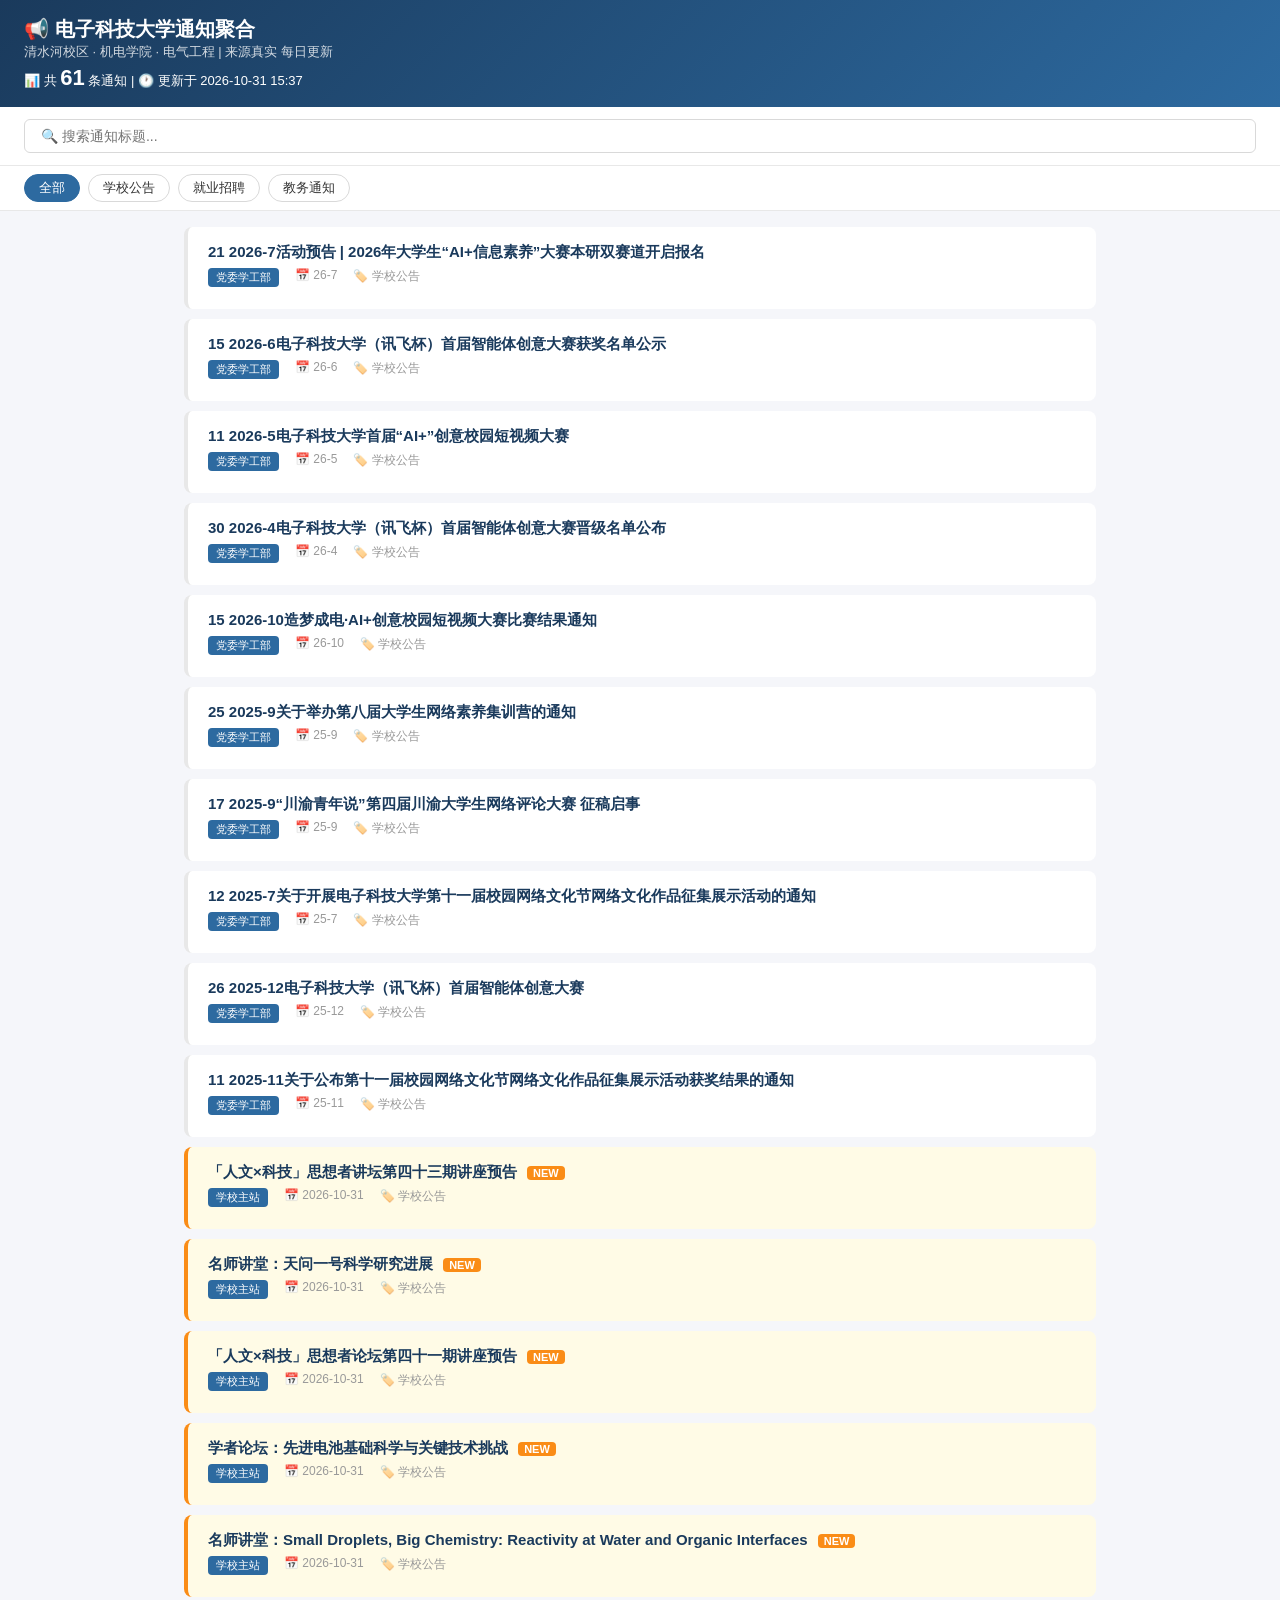
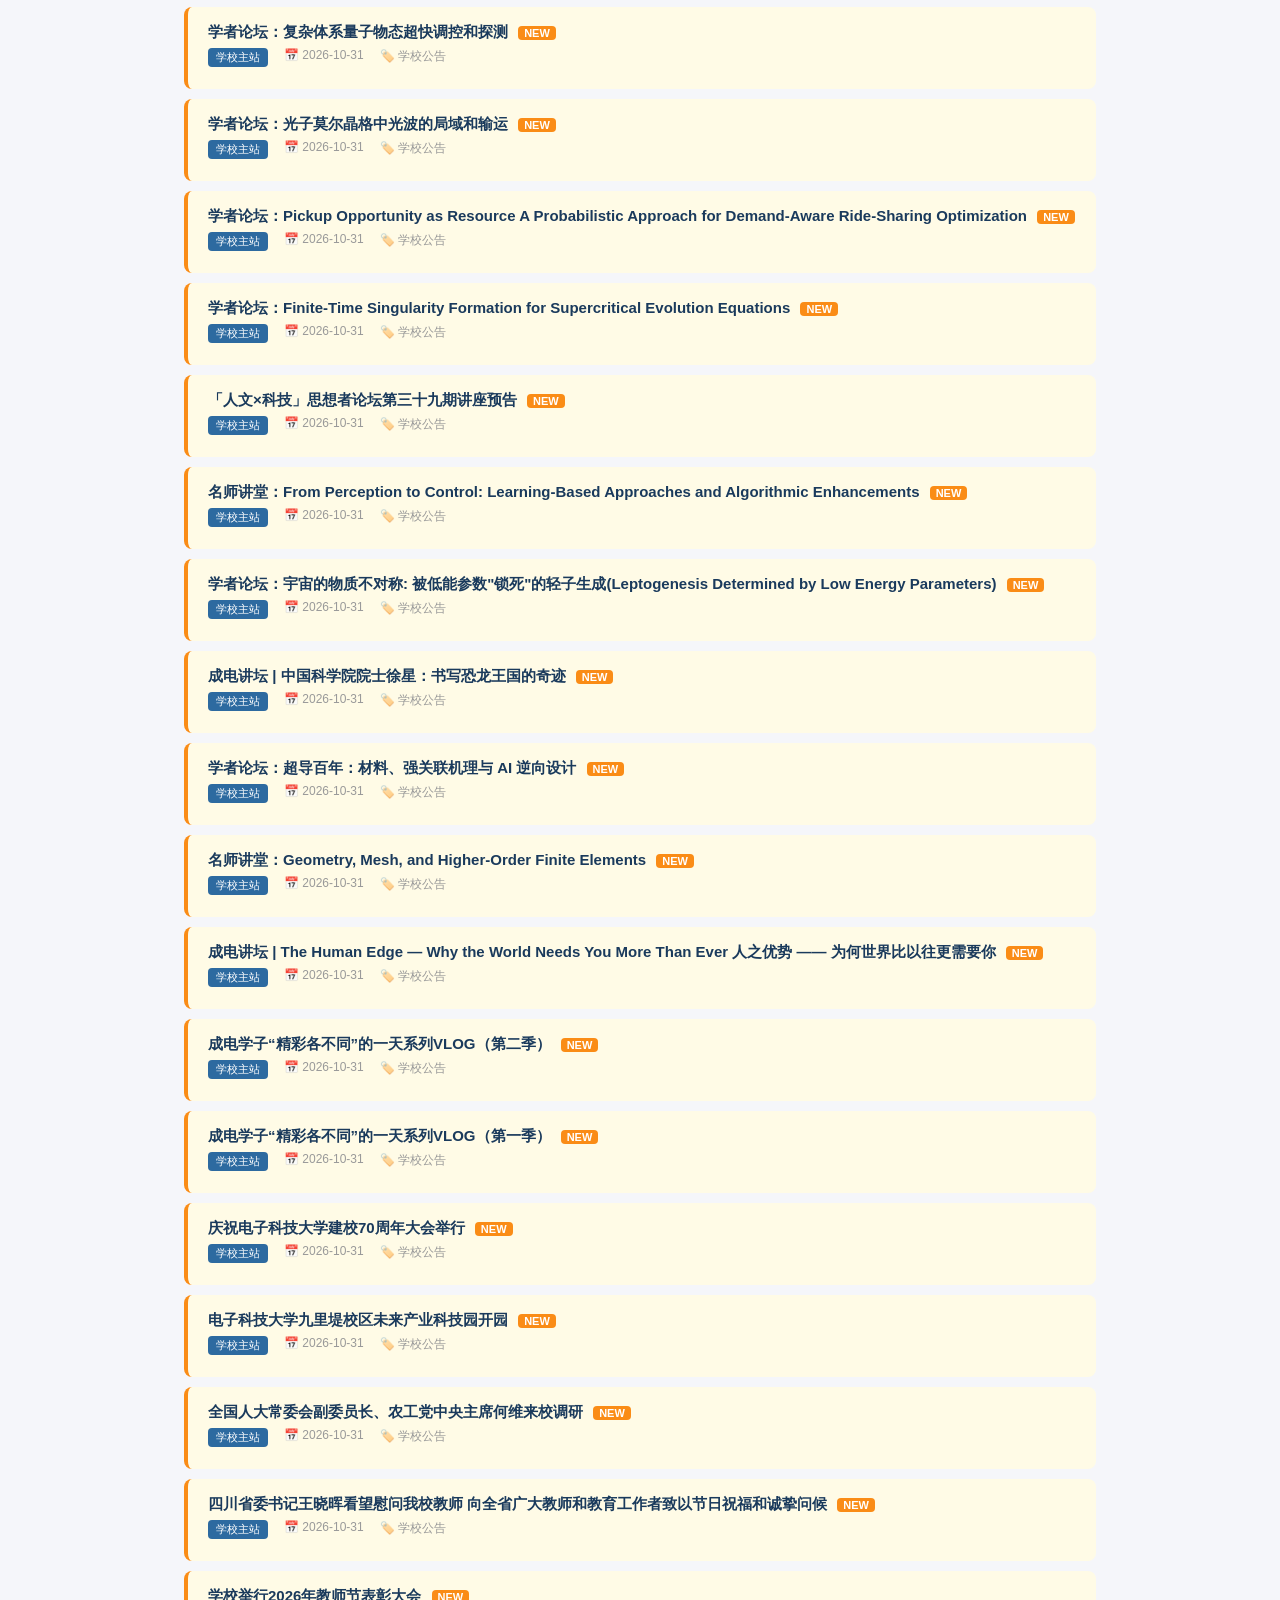
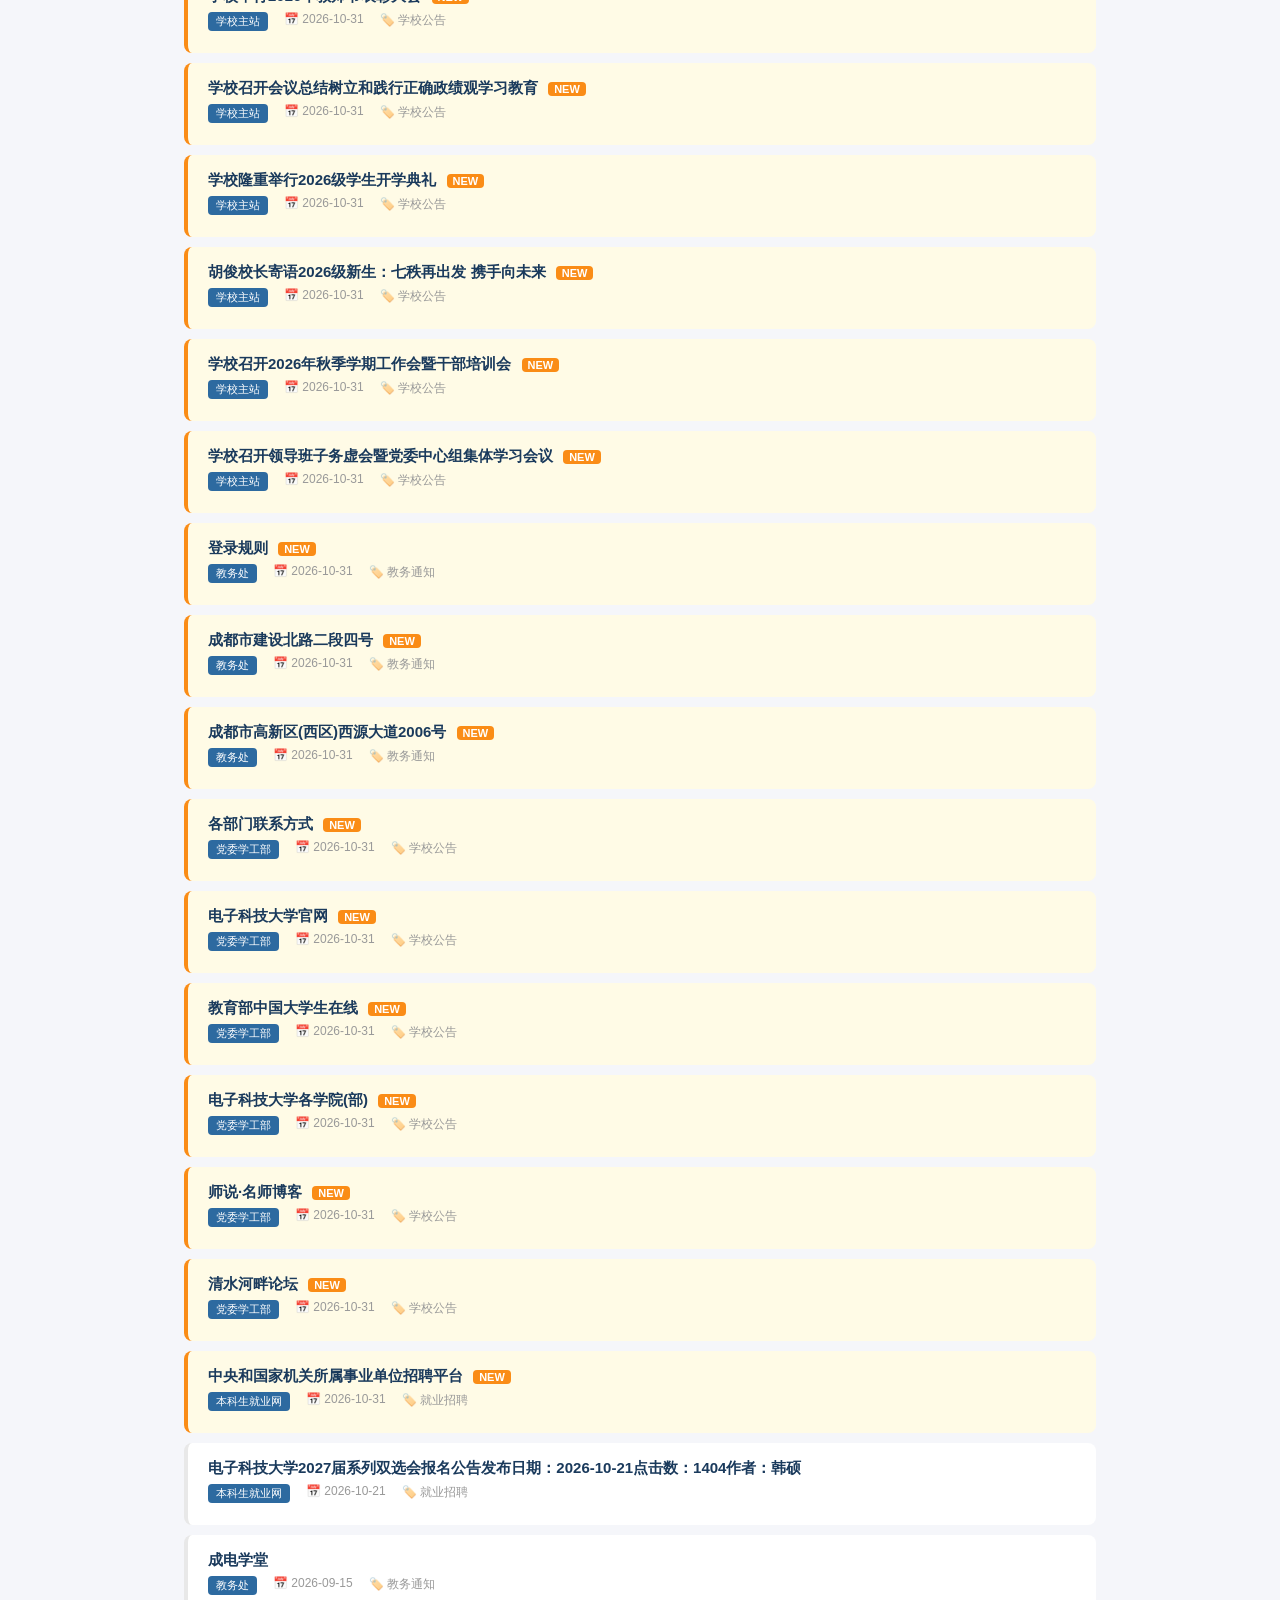
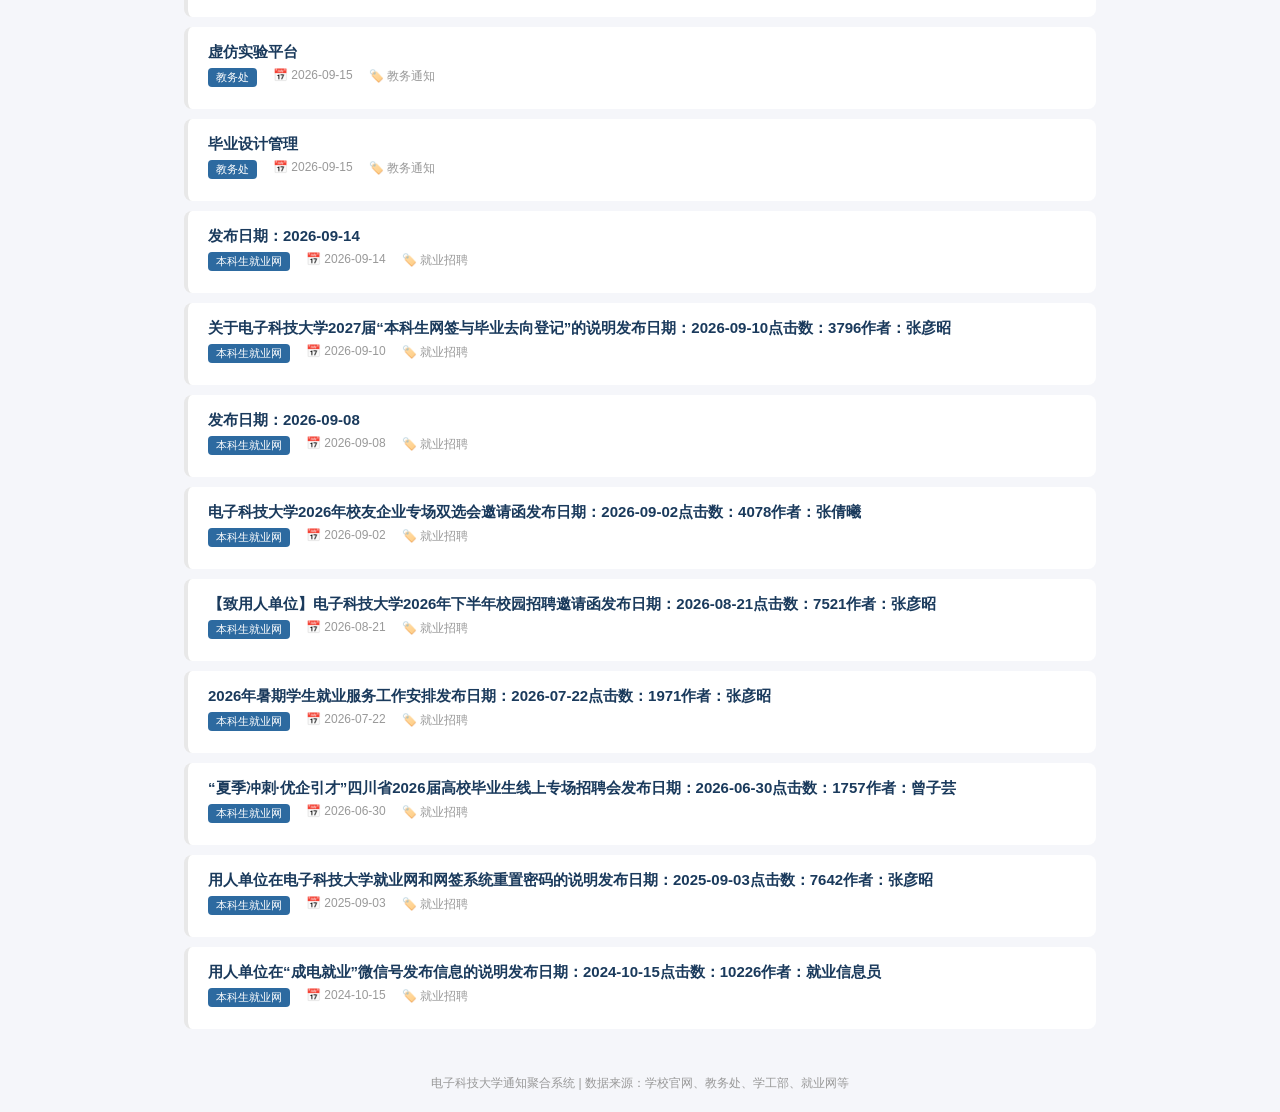
==== commit e7b71b66: "deploy: b973c8e9196642a8d449536e9bc5081eb1efbaf7" ====
--- a/index.html
+++ b/index.html
@@ -43,7 +43,7 @@
     <div class="header">
         <h1>📢 电子科技大学通知聚合</h1>
         <div class="subtitle">清水河校区 · 机电学院 · 电气工程 | 来源真实 每日更新</div>
-        <div class="stats">📊 共 <span class="num">61</span> 条通知 | 🕐 更新于 2026-10-24 13:52</div>
+        <div class="stats">📊 共 <span class="num">61</span> 条通知 | 🕐 更新于 2026-10-31 15:37</div>
     </div>
     <div class="search-bar">
         <input type="text" id="searchInput" onkeyup="searchNotices()" placeholder="🔍 搜索通知标题...">
@@ -144,11 +144,29 @@
             </div>
             <div class="notice-summary"></div>
         </li>
+        <li class="notice-item is-new" onclick="window.open('https://news.uestc.edu.cn/info/1015/44916.htm', '_blank')">
+            <div class="notice-title">「人文×科技」思想者讲坛第四十三期讲座预告 <span class="new-badge">NEW</span></div>
+            <div class="notice-meta">
+                <span class="notice-source">学校主站</span>
+                <span>📅 2026-10-31</span>
+                <span>🏷️ 学校公告</span>
+            </div>
+            <div class="notice-summary"></div>
+        </li>
+        <li class="notice-item is-new" onclick="window.open('https://news.uestc.edu.cn/info/1015/44768.htm', '_blank')">
+            <div class="notice-title">名师讲堂：天问一号科学研究进展 <span class="new-badge">NEW</span></div>
+            <div class="notice-meta">
+                <span class="notice-source">学校主站</span>
+                <span>📅 2026-10-31</span>
+                <span>🏷️ 学校公告</span>
+            </div>
+            <div class="notice-summary"></div>
+        </li>
         <li class="notice-item is-new" onclick="window.open('https://news.uestc.edu.cn/info/1015/44679.htm', '_blank')">
             <div class="notice-title">「人文×科技」思想者论坛第四十一期讲座预告 <span class="new-badge">NEW</span></div>
             <div class="notice-meta">
                 <span class="notice-source">学校主站</span>
-                <span>📅 2026-10-24</span>
+                <span>📅 2026-10-31</span>
                 <span>🏷️ 学校公告</span>
             </div>
             <div class="notice-summary"></div>
@@ -157,7 +175,7 @@
             <div class="notice-title">学者论坛：先进电池基础科学与关键技术挑战 <span class="new-badge">NEW</span></div>
             <div class="notice-meta">
                 <span class="notice-source">学校主站</span>
-                <span>📅 2026-10-24</span>
+                <span>📅 2026-10-31</span>
                 <span>🏷️ 学校公告</span>
             </div>
             <div class="notice-summary"></div>
@@ -166,7 +184,7 @@
             <div class="notice-title">名师讲堂：Small Droplets, Big Chemistry: Reactivity at Water and Organic Interfaces <span class="new-badge">NEW</span></div>
             <div class="notice-meta">
                 <span class="notice-source">学校主站</span>
-                <span>📅 2026-10-24</span>
+                <span>📅 2026-10-31</span>
                 <span>🏷️ 学校公告</span>
             </div>
             <div class="notice-summary"></div>
@@ -175,7 +193,7 @@
             <div class="notice-title">学者论坛：复杂体系量子物态超快调控和探测 <span class="new-badge">NEW</span></div>
             <div class="notice-meta">
                 <span class="notice-source">学校主站</span>
-                <span>📅 2026-10-24</span>
+                <span>📅 2026-10-31</span>
                 <span>🏷️ 学校公告</span>
             </div>
             <div class="notice-summary"></div>
@@ -184,7 +202,7 @@
             <div class="notice-title">学者论坛：光子莫尔晶格中光波的局域和输运 <span class="new-badge">NEW</span></div>
             <div class="notice-meta">
                 <span class="notice-source">学校主站</span>
-                <span>📅 2026-10-24</span>
+                <span>📅 2026-10-31</span>
                 <span>🏷️ 学校公告</span>
             </div>
             <div class="notice-summary"></div>
@@ -193,7 +211,7 @@
             <div class="notice-title">学者论坛：Pickup Opportunity as Resource A Probabilistic Approach for Demand-Aware Ride-Sharing Optimization <span class="new-badge">NEW</span></div>
             <div class="notice-meta">
                 <span class="notice-source">学校主站</span>
-                <span>📅 2026-10-24</span>
+                <span>📅 2026-10-31</span>
                 <span>🏷️ 学校公告</span>
             </div>
             <div class="notice-summary"></div>
@@ -202,7 +220,7 @@
             <div class="notice-title">学者论坛：Finite-Time Singularity Formation for Supercritical Evolution Equations <span class="new-badge">NEW</span></div>
             <div class="notice-meta">
                 <span class="notice-source">学校主站</span>
-                <span>📅 2026-10-24</span>
+                <span>📅 2026-10-31</span>
                 <span>🏷️ 学校公告</span>
             </div>
             <div class="notice-summary"></div>
@@ -211,7 +229,7 @@
             <div class="notice-title">「人文×科技」思想者论坛第三十九期讲座预告 <span class="new-badge">NEW</span></div>
             <div class="notice-meta">
                 <span class="notice-source">学校主站</span>
-                <span>📅 2026-10-24</span>
+                <span>📅 2026-10-31</span>
                 <span>🏷️ 学校公告</span>
             </div>
             <div class="notice-summary"></div>
@@ -220,7 +238,7 @@
             <div class="notice-title">名师讲堂：From Perception to Control: Learning-Based Approaches and Algorithmic Enhancements <span class="new-badge">NEW</span></div>
             <div class="notice-meta">
                 <span class="notice-source">学校主站</span>
-                <span>📅 2026-10-24</span>
+                <span>📅 2026-10-31</span>
                 <span>🏷️ 学校公告</span>
             </div>
             <div class="notice-summary"></div>
@@ -229,7 +247,7 @@
             <div class="notice-title">学者论坛：宇宙的物质不对称: 被低能参数"锁死"的轻子生成(Leptogenesis Determined by Low Energy Parameters) <span class="new-badge">NEW</span></div>
             <div class="notice-meta">
                 <span class="notice-source">学校主站</span>
-                <span>📅 2026-10-24</span>
+                <span>📅 2026-10-31</span>
                 <span>🏷️ 学校公告</span>
             </div>
             <div class="notice-summary"></div>
@@ -238,7 +256,7 @@
             <div class="notice-title">成电讲坛 | 中国科学院院士徐星：书写恐龙王国的奇迹 <span class="new-badge">NEW</span></div>
             <div class="notice-meta">
                 <span class="notice-source">学校主站</span>
-                <span>📅 2026-10-24</span>
+                <span>📅 2026-10-31</span>
                 <span>🏷️ 学校公告</span>
             </div>
             <div class="notice-summary"></div>
@@ -247,7 +265,7 @@
             <div class="notice-title">学者论坛：超导百年：材料、强关联机理与 AI 逆向设计 <span class="new-badge">NEW</span></div>
             <div class="notice-meta">
                 <span class="notice-source">学校主站</span>
-                <span>📅 2026-10-24</span>
+                <span>📅 2026-10-31</span>
                 <span>🏷️ 学校公告</span>
             </div>
             <div class="notice-summary"></div>
@@ -256,7 +274,7 @@
             <div class="notice-title">名师讲堂：Geometry, Mesh, and Higher-Order Finite Elements <span class="new-badge">NEW</span></div>
             <div class="notice-meta">
                 <span class="notice-source">学校主站</span>
-                <span>📅 2026-10-24</span>
+                <span>📅 2026-10-31</span>
                 <span>🏷️ 学校公告</span>
             </div>
             <div class="notice-summary"></div>
@@ -265,25 +283,7 @@
             <div class="notice-title">成电讲坛 | The Human Edge — Why the World Needs You More Than Ever 人之优势 —— 为何世界比以往更需要你 <span class="new-badge">NEW</span></div>
             <div class="notice-meta">
                 <span class="notice-source">学校主站</span>
-                <span>📅 2026-10-24</span>
-                <span>🏷️ 学校公告</span>
-            </div>
-            <div class="notice-summary"></div>
-        </li>
-        <li class="notice-item is-new" onclick="window.open('https://news.uestc.edu.cn/info/1015/43514.htm', '_blank')">
-            <div class="notice-title">2026年亚洲大学数字化大会即将启幕 <span class="new-badge">NEW</span></div>
-            <div class="notice-meta">
-                <span class="notice-source">学校主站</span>
-                <span>📅 2026-10-24</span>
-                <span>🏷️ 学校公告</span>
-            </div>
-            <div class="notice-summary"></div>
-        </li>
-        <li class="notice-item is-new" onclick="window.open('https://news.uestc.edu.cn/info/1015/43448.htm', '_blank')">
-            <div class="notice-title">学者论坛：面向人工智能基础设施（AI Infra）的系统软件：原理、实践和展望 <span class="new-badge">NEW</span></div>
-            <div class="notice-meta">
-                <span class="notice-source">学校主站</span>
-                <span>📅 2026-10-24</span>
+                <span>📅 2026-10-31</span>
                 <span>🏷️ 学校公告</span>
             </div>
             <div class="notice-summary"></div>
@@ -292,7 +292,7 @@
             <div class="notice-title">成电学子“精彩各不同”的一天系列VLOG（第二季） <span class="new-badge">NEW</span></div>
             <div class="notice-meta">
                 <span class="notice-source">学校主站</span>
-                <span>📅 2026-10-24</span>
+                <span>📅 2026-10-31</span>
                 <span>🏷️ 学校公告</span>
             </div>
             <div class="notice-summary"></div>
@@ -301,7 +301,7 @@
             <div class="notice-title">成电学子“精彩各不同”的一天系列VLOG（第一季） <span class="new-badge">NEW</span></div>
             <div class="notice-meta">
                 <span class="notice-source">学校主站</span>
-                <span>📅 2026-10-24</span>
+                <span>📅 2026-10-31</span>
                 <span>🏷️ 学校公告</span>
             </div>
             <div class="notice-summary"></div>
@@ -310,7 +310,7 @@
             <div class="notice-title">庆祝电子科技大学建校70周年大会举行 <span class="new-badge">NEW</span></div>
             <div class="notice-meta">
                 <span class="notice-source">学校主站</span>
-                <span>📅 2026-10-24</span>
+                <span>📅 2026-10-31</span>
                 <span>🏷️ 学校公告</span>
             </div>
             <div class="notice-summary"></div>
@@ -319,7 +319,7 @@
             <div class="notice-title">电子科技大学九里堤校区未来产业科技园开园 <span class="new-badge">NEW</span></div>
             <div class="notice-meta">
                 <span class="notice-source">学校主站</span>
-                <span>📅 2026-10-24</span>
+                <span>📅 2026-10-31</span>
                 <span>🏷️ 学校公告</span>
             </div>
             <div class="notice-summary"></div>
@@ -328,7 +328,7 @@
             <div class="notice-title">全国人大常委会副委员长、农工党中央主席何维来校调研 <span class="new-badge">NEW</span></div>
             <div class="notice-meta">
                 <span class="notice-source">学校主站</span>
-                <span>📅 2026-10-24</span>
+                <span>📅 2026-10-31</span>
                 <span>🏷️ 学校公告</span>
             </div>
             <div class="notice-summary"></div>
@@ -337,7 +337,7 @@
             <div class="notice-title">四川省委书记王晓晖看望慰问我校教师 向全省广大教师和教育工作者致以节日祝福和诚挚问候 <span class="new-badge">NEW</span></div>
             <div class="notice-meta">
                 <span class="notice-source">学校主站</span>
-                <span>📅 2026-10-24</span>
+                <span>📅 2026-10-31</span>
                 <span>🏷️ 学校公告</span>
             </div>
             <div class="notice-summary"></div>
@@ -346,7 +346,7 @@
             <div class="notice-title">学校举行2026年教师节表彰大会 <span class="new-badge">NEW</span></div>
             <div class="notice-meta">
                 <span class="notice-source">学校主站</span>
-                <span>📅 2026-10-24</span>
+                <span>📅 2026-10-31</span>
                 <span>🏷️ 学校公告</span>
             </div>
             <div class="notice-summary"></div>
@@ -355,7 +355,7 @@
             <div class="notice-title">学校召开会议总结树立和践行正确政绩观学习教育 <span class="new-badge">NEW</span></div>
             <div class="notice-meta">
                 <span class="notice-source">学校主站</span>
-                <span>📅 2026-10-24</span>
+                <span>📅 2026-10-31</span>
                 <span>🏷️ 学校公告</span>
             </div>
             <div class="notice-summary"></div>
@@ -364,7 +364,7 @@
             <div class="notice-title">学校隆重举行2026级学生开学典礼 <span class="new-badge">NEW</span></div>
             <div class="notice-meta">
                 <span class="notice-source">学校主站</span>
-                <span>📅 2026-10-24</span>
+                <span>📅 2026-10-31</span>
                 <span>🏷️ 学校公告</span>
             </div>
             <div class="notice-summary"></div>
@@ -373,7 +373,7 @@
             <div class="notice-title">胡俊校长寄语2026级新生：七秩再出发 携手向未来 <span class="new-badge">NEW</span></div>
             <div class="notice-meta">
                 <span class="notice-source">学校主站</span>
-                <span>📅 2026-10-24</span>
+                <span>📅 2026-10-31</span>
                 <span>🏷️ 学校公告</span>
             </div>
             <div class="notice-summary"></div>
@@ -382,7 +382,7 @@
             <div class="notice-title">学校召开2026年秋季学期工作会暨干部培训会 <span class="new-badge">NEW</span></div>
             <div class="notice-meta">
                 <span class="notice-source">学校主站</span>
-                <span>📅 2026-10-24</span>
+                <span>📅 2026-10-31</span>
                 <span>🏷️ 学校公告</span>
             </div>
             <div class="notice-summary"></div>
@@ -391,16 +391,16 @@
             <div class="notice-title">学校召开领导班子务虚会暨党委中心组集体学习会议 <span class="new-badge">NEW</span></div>
             <div class="notice-meta">
                 <span class="notice-source">学校主站</span>
-                <span>📅 2026-10-24</span>
-                <span>🏷️ 学校公告</span>
-            </div>
-            <div class="notice-summary"></div>
-        </li>
-        <li class="notice-item is-new" onclick="window.open('https://www.jwc.uestc.edu.cn/pwdrule;jsessionid=E74DC44484AFFEA68EEF452836BC632C', '_blank')">
+                <span>📅 2026-10-31</span>
+                <span>🏷️ 学校公告</span>
+            </div>
+            <div class="notice-summary"></div>
+        </li>
+        <li class="notice-item is-new" onclick="window.open('https://www.jwc.uestc.edu.cn/pwdrule;jsessionid=3D637EE0C35D9A8DC6E3E7D1B68C6E1F', '_blank')">
             <div class="notice-title">登录规则 <span class="new-badge">NEW</span></div>
             <div class="notice-meta">
                 <span class="notice-source">教务处</span>
-                <span>📅 2026-10-24</span>
+                <span>📅 2026-10-31</span>
                 <span>🏷️ 教务通知</span>
             </div>
             <div class="notice-summary"></div>
@@ -409,7 +409,7 @@
             <div class="notice-title">成都市建设北路二段四号 <span class="new-badge">NEW</span></div>
             <div class="notice-meta">
                 <span class="notice-source">教务处</span>
-                <span>📅 2026-10-24</span>
+                <span>📅 2026-10-31</span>
                 <span>🏷️ 教务通知</span>
             </div>
             <div class="notice-summary"></div>
@@ -418,7 +418,7 @@
             <div class="notice-title">成都市高新区(西区)西源大道2006号 <span class="new-badge">NEW</span></div>
             <div class="notice-meta">
                 <span class="notice-source">教务处</span>
-                <span>📅 2026-10-24</span>
+                <span>📅 2026-10-31</span>
                 <span>🏷️ 教务通知</span>
             </div>
             <div class="notice-summary"></div>
@@ -427,7 +427,7 @@
             <div class="notice-title">各部门联系方式 <span class="new-badge">NEW</span></div>
             <div class="notice-meta">
                 <span class="notice-source">党委学工部</span>
-                <span>📅 2026-10-24</span>
+                <span>📅 2026-10-31</span>
                 <span>🏷️ 学校公告</span>
             </div>
             <div class="notice-summary"></div>
@@ -436,7 +436,7 @@
             <div class="notice-title">电子科技大学官网 <span class="new-badge">NEW</span></div>
             <div class="notice-meta">
                 <span class="notice-source">党委学工部</span>
-                <span>📅 2026-10-24</span>
+                <span>📅 2026-10-31</span>
                 <span>🏷️ 学校公告</span>
             </div>
             <div class="notice-summary"></div>
@@ -445,7 +445,7 @@
             <div class="notice-title">教育部中国大学生在线 <span class="new-badge">NEW</span></div>
             <div class="notice-meta">
                 <span class="notice-source">党委学工部</span>
-                <span>📅 2026-10-24</span>
+                <span>📅 2026-10-31</span>
                 <span>🏷️ 学校公告</span>
             </div>
             <div class="notice-summary"></div>
@@ -454,7 +454,7 @@
             <div class="notice-title">电子科技大学各学院(部) <span class="new-badge">NEW</span></div>
             <div class="notice-meta">
                 <span class="notice-source">党委学工部</span>
-                <span>📅 2026-10-24</span>
+                <span>📅 2026-10-31</span>
                 <span>🏷️ 学校公告</span>
             </div>
             <div class="notice-summary"></div>
@@ -463,7 +463,7 @@
             <div class="notice-title">师说·名师博客 <span class="new-badge">NEW</span></div>
             <div class="notice-meta">
                 <span class="notice-source">党委学工部</span>
-                <span>📅 2026-10-24</span>
+                <span>📅 2026-10-31</span>
                 <span>🏷️ 学校公告</span>
             </div>
             <div class="notice-summary"></div>
@@ -472,7 +472,7 @@
             <div class="notice-title">清水河畔论坛 <span class="new-badge">NEW</span></div>
             <div class="notice-meta">
                 <span class="notice-source">党委学工部</span>
-                <span>📅 2026-10-24</span>
+                <span>📅 2026-10-31</span>
                 <span>🏷️ 学校公告</span>
             </div>
             <div class="notice-summary"></div>
@@ -481,13 +481,13 @@
             <div class="notice-title">中央和国家机关所属事业单位招聘平台 <span class="new-badge">NEW</span></div>
             <div class="notice-meta">
                 <span class="notice-source">本科生就业网</span>
-                <span>📅 2026-10-24</span>
+                <span>📅 2026-10-31</span>
                 <span>🏷️ 就业招聘</span>
             </div>
             <div class="notice-summary"></div>
         </li>
         <li class="notice-item " onclick="window.open('https://jiuye.uestc.edu.cn/career/news/notice/g1vodmzfidj5', '_blank')">
-            <div class="notice-title">电子科技大学2027届系列双选会报名公告发布日期：2026-10-21点击数：442作者：韩硕 </div>
+            <div class="notice-title">电子科技大学2027届系列双选会报名公告发布日期：2026-10-21点击数：1404作者：韩硕 </div>
             <div class="notice-meta">
                 <span class="notice-source">本科生就业网</span>
                 <span>📅 2026-10-21</span>
@@ -532,7 +532,7 @@
             <div class="notice-summary"></div>
         </li>
         <li class="notice-item " onclick="window.open('https://jiuye.uestc.edu.cn/career/news/notice/fxt6uas3cmiq', '_blank')">
-            <div class="notice-title">关于电子科技大学2027届“本科生网签与毕业去向登记”的说明发布日期：2026-09-10点击数：3470作者：张彦昭 </div>
+            <div class="notice-title">关于电子科技大学2027届“本科生网签与毕业去向登记”的说明发布日期：2026-09-10点击数：3796作者：张彦昭 </div>
             <div class="notice-meta">
                 <span class="notice-source">本科生就业网</span>
                 <span>📅 2026-09-10</span>
@@ -550,7 +550,7 @@
             <div class="notice-summary"></div>
         </li>
         <li class="notice-item " onclick="window.open('https://jiuye.uestc.edu.cn/career/news/notice/fwzxb5uw4s8y', '_blank')">
-            <div class="notice-title">电子科技大学2026年校友企业专场双选会邀请函发布日期：2026-09-02点击数：3987作者：张倩曦 </div>
+            <div class="notice-title">电子科技大学2026年校友企业专场双选会邀请函发布日期：2026-09-02点击数：4078作者：张倩曦 </div>
             <div class="notice-meta">
                 <span class="notice-source">本科生就业网</span>
                 <span>📅 2026-09-02</span>
@@ -559,7 +559,7 @@
             <div class="notice-summary"></div>
         </li>
         <li class="notice-item " onclick="window.open('https://jiuye.uestc.edu.cn/career/news/notice/fvsxgrqe6jup', '_blank')">
-            <div class="notice-title">【致用人单位】电子科技大学2026年下半年校园招聘邀请函发布日期：2026-08-21点击数：7300作者：张彦昭 </div>
+            <div class="notice-title">【致用人单位】电子科技大学2026年下半年校园招聘邀请函发布日期：2026-08-21点击数：7521作者：张彦昭 </div>
             <div class="notice-meta">
                 <span class="notice-source">本科生就业网</span>
                 <span>📅 2026-08-21</span>
@@ -568,7 +568,7 @@
             <div class="notice-summary"></div>
         </li>
         <li class="notice-item " onclick="window.open('https://jiuye.uestc.edu.cn/career/news/notice/fsv82eenu7ep', '_blank')">
-            <div class="notice-title">2026年暑期学生就业服务工作安排发布日期：2026-07-22点击数：1916作者：张彦昭 </div>
+            <div class="notice-title">2026年暑期学生就业服务工作安排发布日期：2026-07-22点击数：1971作者：张彦昭 </div>
             <div class="notice-meta">
                 <span class="notice-source">本科生就业网</span>
                 <span>📅 2026-07-22</span>
@@ -577,7 +577,7 @@
             <div class="notice-summary"></div>
         </li>
         <li class="notice-item " onclick="window.open('https://jiuye.uestc.edu.cn/career/news/notice/fqnv8smi1m2q', '_blank')">
-            <div class="notice-title">“夏季冲刺·优企引才”四川省2026届高校毕业生线上专场招聘会发布日期：2026-06-30点击数：1654作者：曾子芸 </div>
+            <div class="notice-title">“夏季冲刺·优企引才”四川省2026届高校毕业生线上专场招聘会发布日期：2026-06-30点击数：1757作者：曾子芸 </div>
             <div class="notice-meta">
                 <span class="notice-source">本科生就业网</span>
                 <span>📅 2026-06-30</span>
@@ -586,7 +586,7 @@
             <div class="notice-summary"></div>
         </li>
         <li class="notice-item " onclick="window.open('https://jiuye.uestc.edu.cn/career/news/notice/evfozvx9pkaq', '_blank')">
-            <div class="notice-title">用人单位在电子科技大学就业网和网签系统重置密码的说明发布日期：2025-09-03点击数：7516作者：张彦昭 </div>
+            <div class="notice-title">用人单位在电子科技大学就业网和网签系统重置密码的说明发布日期：2025-09-03点击数：7642作者：张彦昭 </div>
             <div class="notice-meta">
                 <span class="notice-source">本科生就业网</span>
                 <span>📅 2025-09-03</span>
@@ -595,7 +595,7 @@
             <div class="notice-summary"></div>
         </li>
         <li class="notice-item " onclick="window.open('https://jiuye.uestc.edu.cn/career/news/notice/eqx2u597n476', '_blank')">
-            <div class="notice-title">用人单位在“成电就业”微信号发布信息的说明发布日期：2024-10-15点击数：10141作者：就业信息员 </div>
+            <div class="notice-title">用人单位在“成电就业”微信号发布信息的说明发布日期：2024-10-15点击数：10226作者：就业信息员 </div>
             <div class="notice-meta">
                 <span class="notice-source">本科生就业网</span>
                 <span>📅 2024-10-15</span>
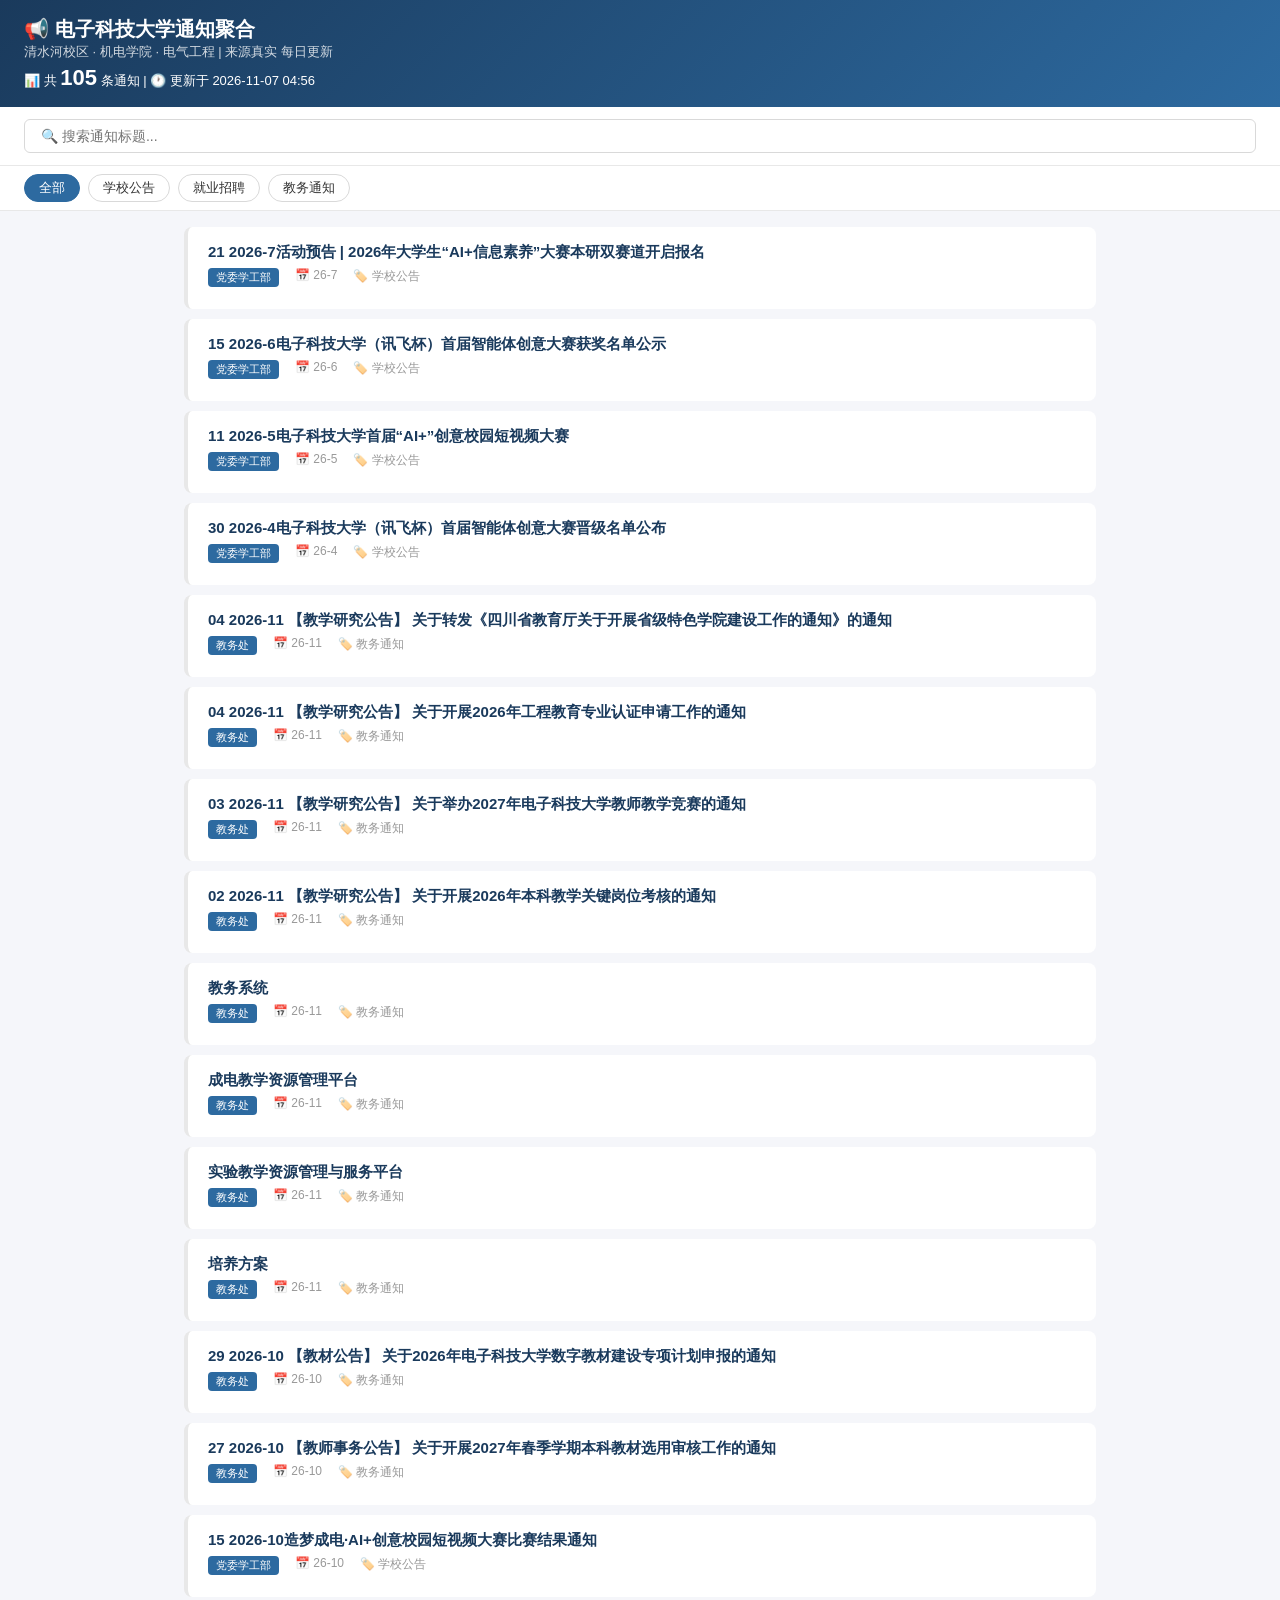
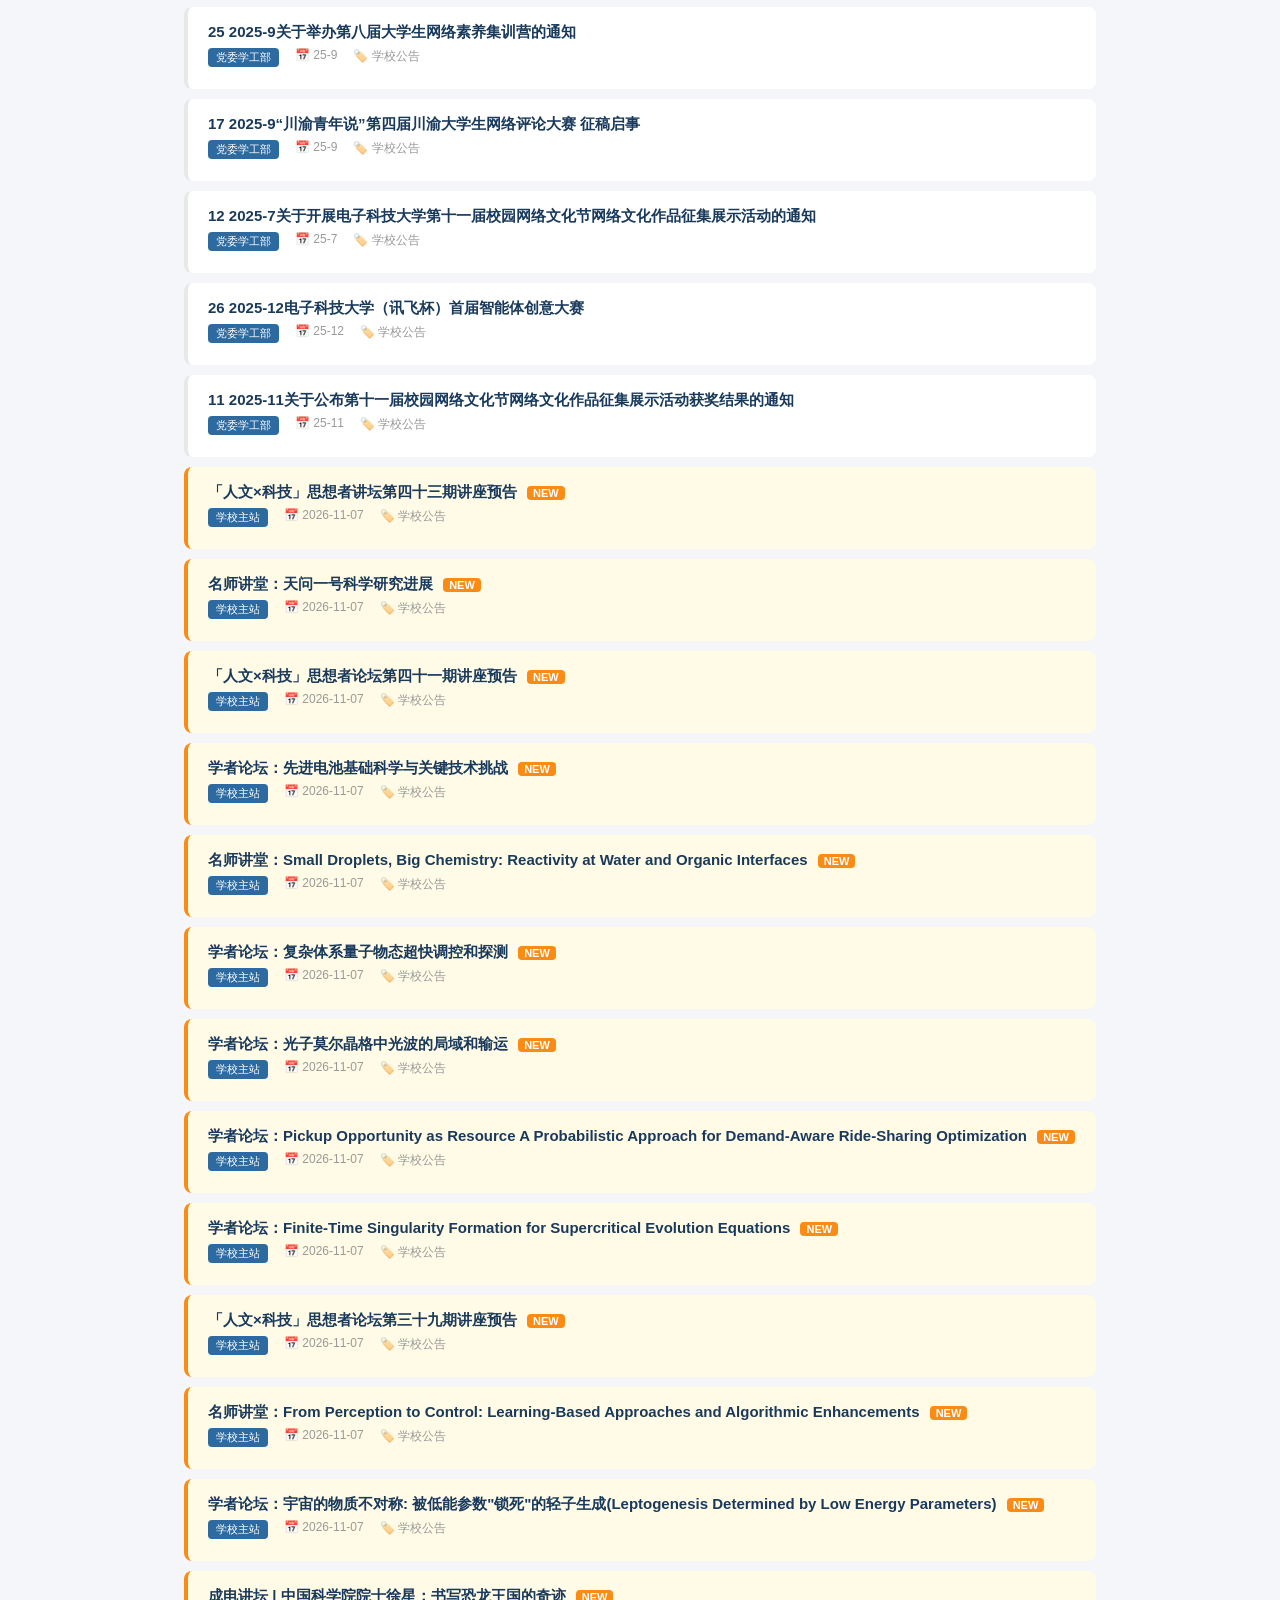
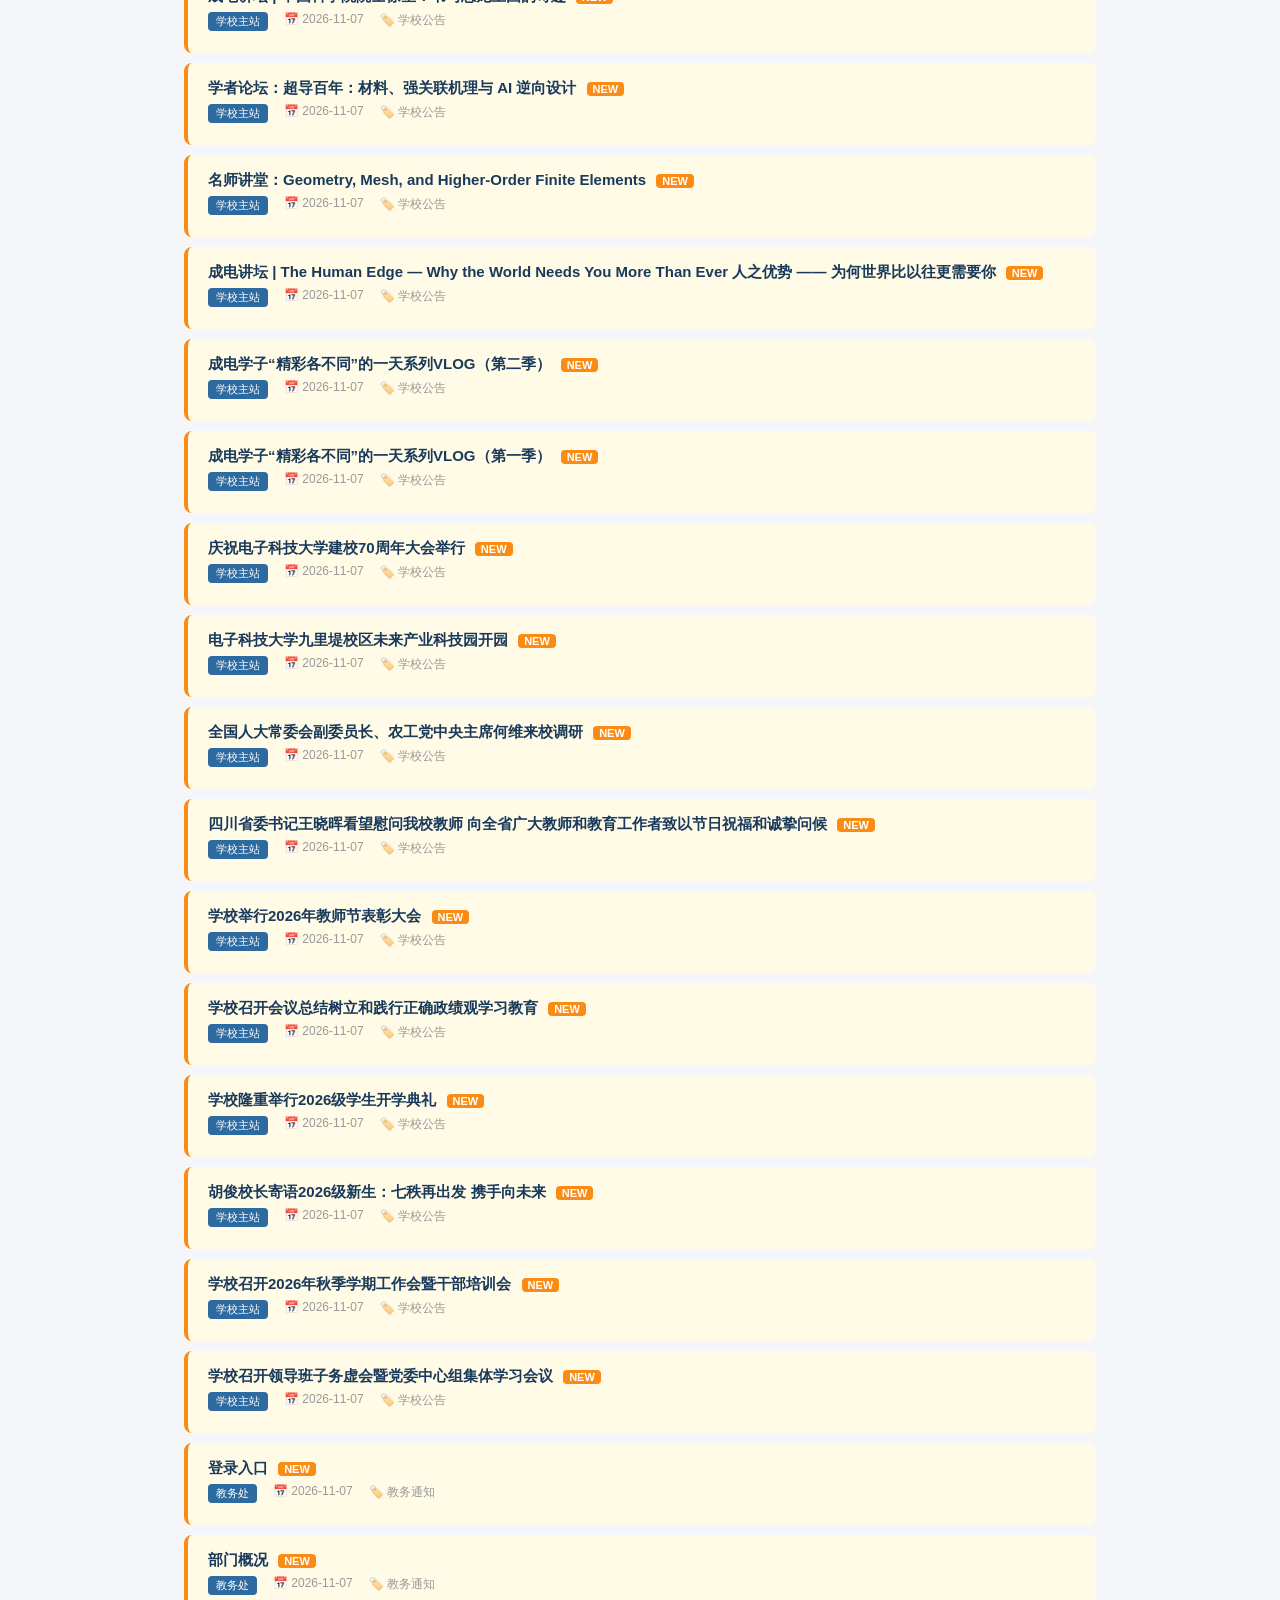
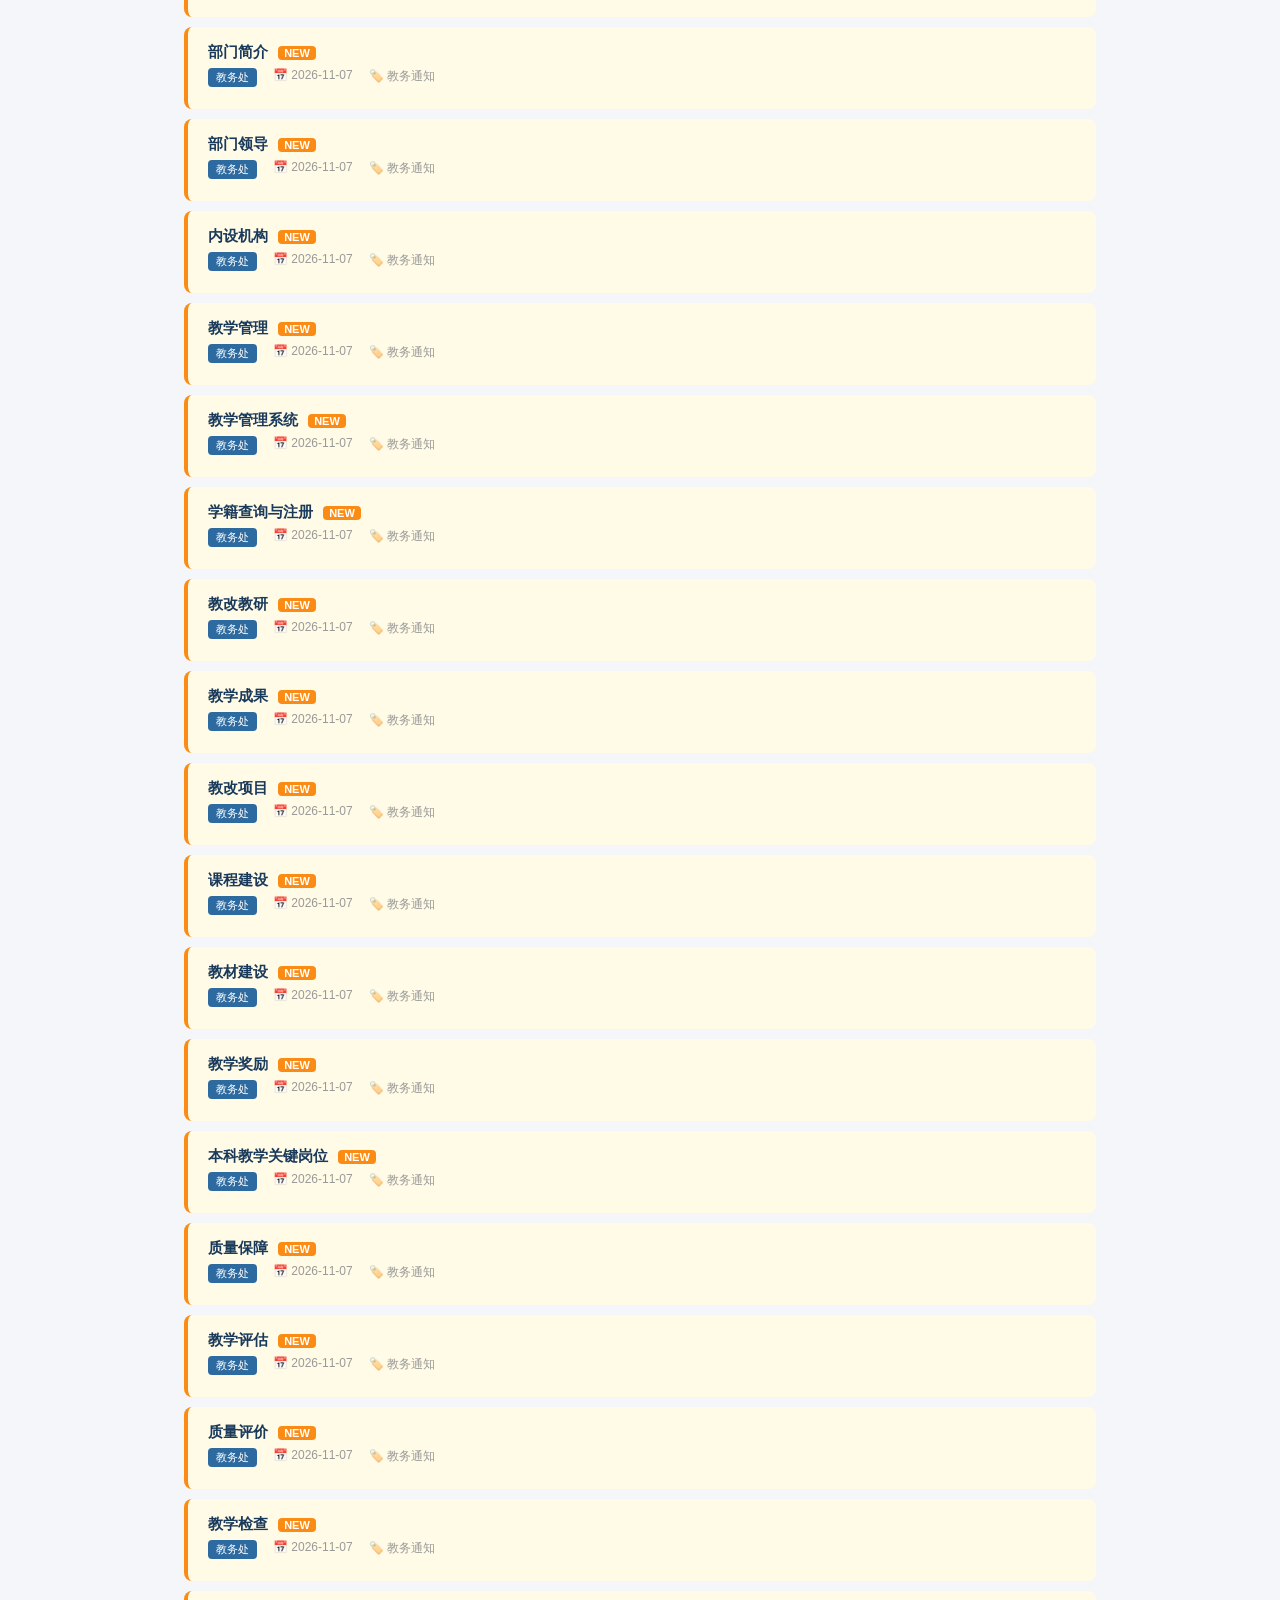
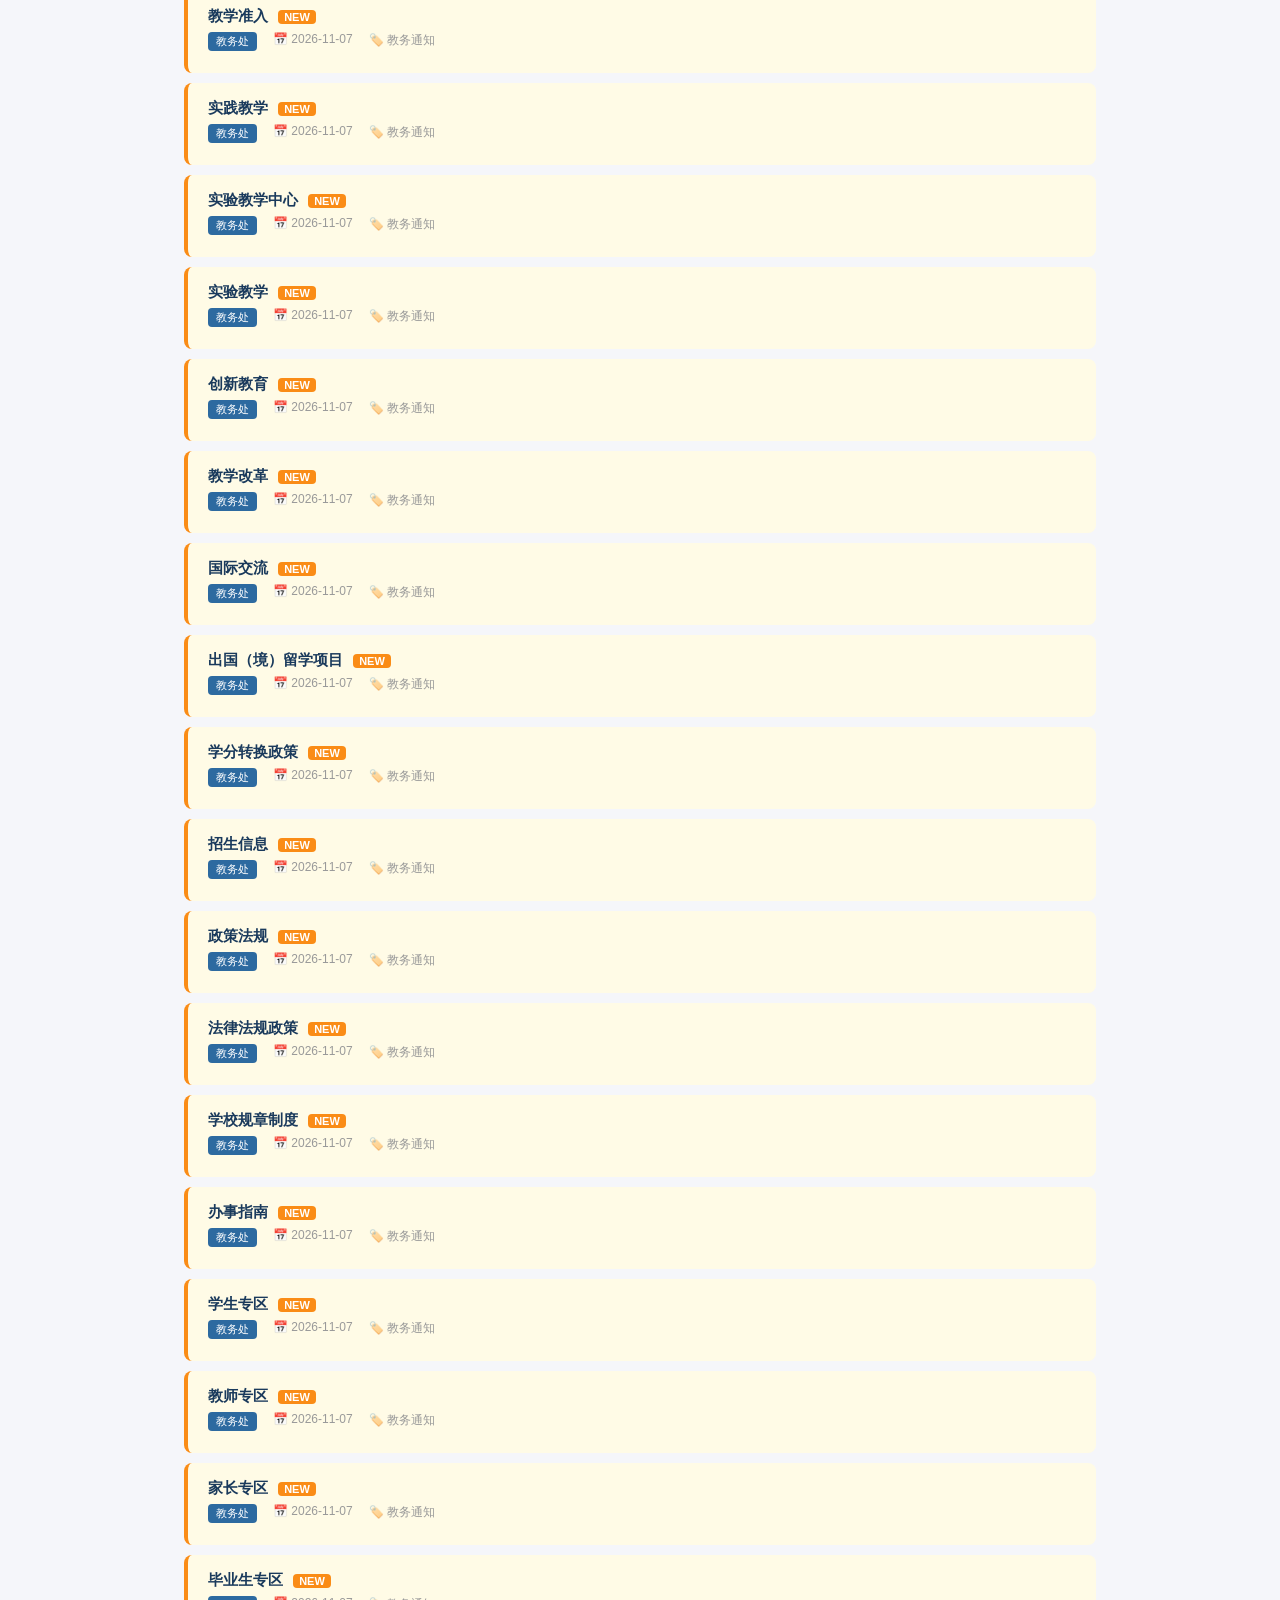
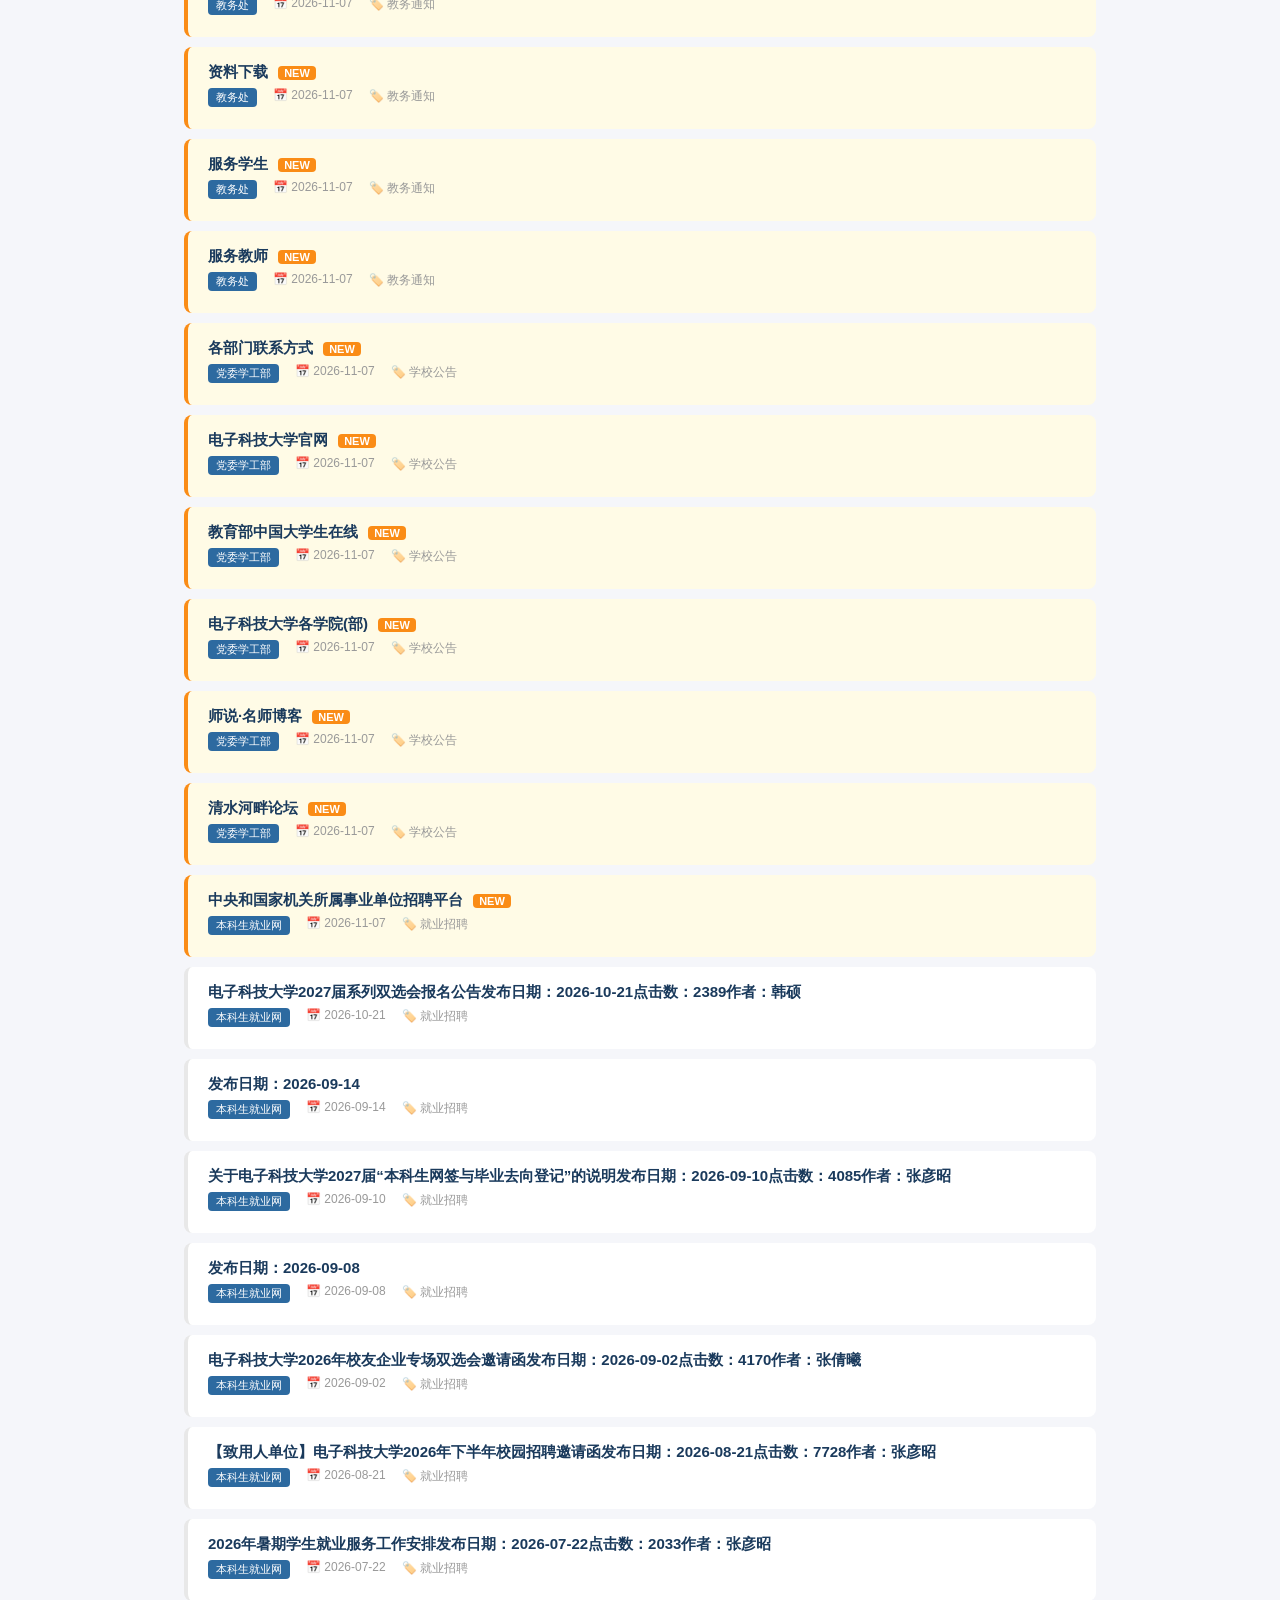
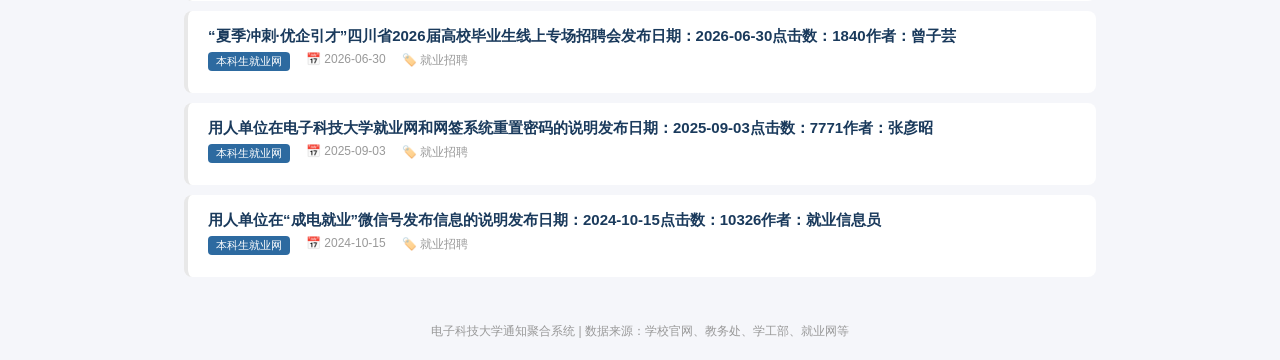
==== commit 0aacdc67: "deploy: b973c8e9196642a8d449536e9bc5081eb1efbaf7" ====
--- a/index.html
+++ b/index.html
@@ -43,7 +43,7 @@
     <div class="header">
         <h1>📢 电子科技大学通知聚合</h1>
         <div class="subtitle">清水河校区 · 机电学院 · 电气工程 | 来源真实 每日更新</div>
-        <div class="stats">📊 共 <span class="num">61</span> 条通知 | 🕐 更新于 2026-10-31 15:37</div>
+        <div class="stats">📊 共 <span class="num">105</span> 条通知 | 🕐 更新于 2026-11-07 04:56</div>
     </div>
     <div class="search-bar">
         <input type="text" id="searchInput" onkeyup="searchNotices()" placeholder="🔍 搜索通知标题...">
@@ -90,6 +90,96 @@
             </div>
             <div class="notice-summary"></div>
         </li>
+        <li class="notice-item " onclick="window.open('https://www.jwc.uestc.edu.cn/nry.jsp?urltype=news.NewsContentUrl&wbtreeid=1128&wbnewsid=24327', '_blank')">
+            <div class="notice-title">04 2026-11 【教学研究公告】 关于转发《四川省教育厅关于开展省级特色学院建设工作的通知》的通知 </div>
+            <div class="notice-meta">
+                <span class="notice-source">教务处</span>
+                <span>📅 26-11</span>
+                <span>🏷️ 教务通知</span>
+            </div>
+            <div class="notice-summary"></div>
+        </li>
+        <li class="notice-item " onclick="window.open('https://www.jwc.uestc.edu.cn/info/1128/24325.htm', '_blank')">
+            <div class="notice-title">04 2026-11 【教学研究公告】 关于开展2026年工程教育专业认证申请工作的通知 </div>
+            <div class="notice-meta">
+                <span class="notice-source">教务处</span>
+                <span>📅 26-11</span>
+                <span>🏷️ 教务通知</span>
+            </div>
+            <div class="notice-summary"></div>
+        </li>
+        <li class="notice-item " onclick="window.open('https://www.jwc.uestc.edu.cn/nry.jsp?urltype=news.NewsContentUrl&wbtreeid=1128&wbnewsid=24319', '_blank')">
+            <div class="notice-title">03 2026-11 【教学研究公告】 关于举办2027年电子科技大学教师教学竞赛的通知 </div>
+            <div class="notice-meta">
+                <span class="notice-source">教务处</span>
+                <span>📅 26-11</span>
+                <span>🏷️ 教务通知</span>
+            </div>
+            <div class="notice-summary"></div>
+        </li>
+        <li class="notice-item " onclick="window.open('https://www.jwc.uestc.edu.cn/nry.jsp?urltype=news.NewsContentUrl&wbtreeid=1128&wbnewsid=23242', '_blank')">
+            <div class="notice-title">02 2026-11 【教学研究公告】 关于开展2026年本科教学关键岗位考核的通知 </div>
+            <div class="notice-meta">
+                <span class="notice-source">教务处</span>
+                <span>📅 26-11</span>
+                <span>🏷️ 教务通知</span>
+            </div>
+            <div class="notice-summary"></div>
+        </li>
+        <li class="notice-item " onclick="window.open('https://idas.uestc.edu.cn/authserver/login?service=https://eams.uestc.edu.cn/eams/login.action', '_blank')">
+            <div class="notice-title">教务系统 </div>
+            <div class="notice-meta">
+                <span class="notice-source">教务处</span>
+                <span>📅 26-11</span>
+                <span>🏷️ 教务通知</span>
+            </div>
+            <div class="notice-summary"></div>
+        </li>
+        <li class="notice-item " onclick="window.open('https://resource.uestc.edu.cn/', '_blank')">
+            <div class="notice-title">成电教学资源管理平台 </div>
+            <div class="notice-meta">
+                <span class="notice-source">教务处</span>
+                <span>📅 26-11</span>
+                <span>🏷️ 教务通知</span>
+            </div>
+            <div class="notice-summary"></div>
+        </li>
+        <li class="notice-item " onclick="window.open('https://syjx.uestc.edu.cn/', '_blank')">
+            <div class="notice-title">实验教学资源管理与服务平台 </div>
+            <div class="notice-meta">
+                <span class="notice-source">教务处</span>
+                <span>📅 26-11</span>
+                <span>🏷️ 教务通知</span>
+            </div>
+            <div class="notice-summary"></div>
+        </li>
+        <li class="notice-item " onclick="window.open('https://www.jwc.uestc.edu.cn/cyxx/pyfa.htm', '_blank')">
+            <div class="notice-title">培养方案 </div>
+            <div class="notice-meta">
+                <span class="notice-source">教务处</span>
+                <span>📅 26-11</span>
+                <span>🏷️ 教务通知</span>
+            </div>
+            <div class="notice-summary"></div>
+        </li>
+        <li class="notice-item " onclick="window.open('https://www.jwc.uestc.edu.cn/nry.jsp?urltype=news.NewsContentUrl&wbtreeid=1122&wbnewsid=23244', '_blank')">
+            <div class="notice-title">29 2026-10 【教材公告】 关于2026年电子科技大学数字教材建设专项计划申报的通知 </div>
+            <div class="notice-meta">
+                <span class="notice-source">教务处</span>
+                <span>📅 26-10</span>
+                <span>🏷️ 教务通知</span>
+            </div>
+            <div class="notice-summary"></div>
+        </li>
+        <li class="notice-item " onclick="window.open('https://www.jwc.uestc.edu.cn/nry.jsp?urltype=news.NewsContentUrl&wbtreeid=1115&wbnewsid=23161', '_blank')">
+            <div class="notice-title">27 2026-10 【教师事务公告】 关于开展2027年春季学期本科教材选用审核工作的通知 </div>
+            <div class="notice-meta">
+                <span class="notice-source">教务处</span>
+                <span>📅 26-10</span>
+                <span>🏷️ 教务通知</span>
+            </div>
+            <div class="notice-summary"></div>
+        </li>
         <li class="notice-item " onclick="window.open('https://xgb.uestc.edu.cn/notice/detail/ab8e9be7754b4015948b26b3a03906b8', '_blank')">
             <div class="notice-title">15 2026-10造梦成电·AI+创意校园短视频大赛比赛结果通知 </div>
             <div class="notice-meta">
@@ -148,7 +238,7 @@
             <div class="notice-title">「人文×科技」思想者讲坛第四十三期讲座预告 <span class="new-badge">NEW</span></div>
             <div class="notice-meta">
                 <span class="notice-source">学校主站</span>
-                <span>📅 2026-10-31</span>
+                <span>📅 2026-11-07</span>
                 <span>🏷️ 学校公告</span>
             </div>
             <div class="notice-summary"></div>
@@ -157,7 +247,7 @@
             <div class="notice-title">名师讲堂：天问一号科学研究进展 <span class="new-badge">NEW</span></div>
             <div class="notice-meta">
                 <span class="notice-source">学校主站</span>
-                <span>📅 2026-10-31</span>
+                <span>📅 2026-11-07</span>
                 <span>🏷️ 学校公告</span>
             </div>
             <div class="notice-summary"></div>
@@ -166,7 +256,7 @@
             <div class="notice-title">「人文×科技」思想者论坛第四十一期讲座预告 <span class="new-badge">NEW</span></div>
             <div class="notice-meta">
                 <span class="notice-source">学校主站</span>
-                <span>📅 2026-10-31</span>
+                <span>📅 2026-11-07</span>
                 <span>🏷️ 学校公告</span>
             </div>
             <div class="notice-summary"></div>
@@ -175,7 +265,7 @@
             <div class="notice-title">学者论坛：先进电池基础科学与关键技术挑战 <span class="new-badge">NEW</span></div>
             <div class="notice-meta">
                 <span class="notice-source">学校主站</span>
-                <span>📅 2026-10-31</span>
+                <span>📅 2026-11-07</span>
                 <span>🏷️ 学校公告</span>
             </div>
             <div class="notice-summary"></div>
@@ -184,7 +274,7 @@
             <div class="notice-title">名师讲堂：Small Droplets, Big Chemistry: Reactivity at Water and Organic Interfaces <span class="new-badge">NEW</span></div>
             <div class="notice-meta">
                 <span class="notice-source">学校主站</span>
-                <span>📅 2026-10-31</span>
+                <span>📅 2026-11-07</span>
                 <span>🏷️ 学校公告</span>
             </div>
             <div class="notice-summary"></div>
@@ -193,7 +283,7 @@
             <div class="notice-title">学者论坛：复杂体系量子物态超快调控和探测 <span class="new-badge">NEW</span></div>
             <div class="notice-meta">
                 <span class="notice-source">学校主站</span>
-                <span>📅 2026-10-31</span>
+                <span>📅 2026-11-07</span>
                 <span>🏷️ 学校公告</span>
             </div>
             <div class="notice-summary"></div>
@@ -202,7 +292,7 @@
             <div class="notice-title">学者论坛：光子莫尔晶格中光波的局域和输运 <span class="new-badge">NEW</span></div>
             <div class="notice-meta">
                 <span class="notice-source">学校主站</span>
-                <span>📅 2026-10-31</span>
+                <span>📅 2026-11-07</span>
                 <span>🏷️ 学校公告</span>
             </div>
             <div class="notice-summary"></div>
@@ -211,7 +301,7 @@
             <div class="notice-title">学者论坛：Pickup Opportunity as Resource A Probabilistic Approach for Demand-Aware Ride-Sharing Optimization <span class="new-badge">NEW</span></div>
             <div class="notice-meta">
                 <span class="notice-source">学校主站</span>
-                <span>📅 2026-10-31</span>
+                <span>📅 2026-11-07</span>
                 <span>🏷️ 学校公告</span>
             </div>
             <div class="notice-summary"></div>
@@ -220,7 +310,7 @@
             <div class="notice-title">学者论坛：Finite-Time Singularity Formation for Supercritical Evolution Equations <span class="new-badge">NEW</span></div>
             <div class="notice-meta">
                 <span class="notice-source">学校主站</span>
-                <span>📅 2026-10-31</span>
+                <span>📅 2026-11-07</span>
                 <span>🏷️ 学校公告</span>
             </div>
             <div class="notice-summary"></div>
@@ -229,7 +319,7 @@
             <div class="notice-title">「人文×科技」思想者论坛第三十九期讲座预告 <span class="new-badge">NEW</span></div>
             <div class="notice-meta">
                 <span class="notice-source">学校主站</span>
-                <span>📅 2026-10-31</span>
+                <span>📅 2026-11-07</span>
                 <span>🏷️ 学校公告</span>
             </div>
             <div class="notice-summary"></div>
@@ -238,7 +328,7 @@
             <div class="notice-title">名师讲堂：From Perception to Control: Learning-Based Approaches and Algorithmic Enhancements <span class="new-badge">NEW</span></div>
             <div class="notice-meta">
                 <span class="notice-source">学校主站</span>
-                <span>📅 2026-10-31</span>
+                <span>📅 2026-11-07</span>
                 <span>🏷️ 学校公告</span>
             </div>
             <div class="notice-summary"></div>
@@ -247,7 +337,7 @@
             <div class="notice-title">学者论坛：宇宙的物质不对称: 被低能参数"锁死"的轻子生成(Leptogenesis Determined by Low Energy Parameters) <span class="new-badge">NEW</span></div>
             <div class="notice-meta">
                 <span class="notice-source">学校主站</span>
-                <span>📅 2026-10-31</span>
+                <span>📅 2026-11-07</span>
                 <span>🏷️ 学校公告</span>
             </div>
             <div class="notice-summary"></div>
@@ -256,7 +346,7 @@
             <div class="notice-title">成电讲坛 | 中国科学院院士徐星：书写恐龙王国的奇迹 <span class="new-badge">NEW</span></div>
             <div class="notice-meta">
                 <span class="notice-source">学校主站</span>
-                <span>📅 2026-10-31</span>
+                <span>📅 2026-11-07</span>
                 <span>🏷️ 学校公告</span>
             </div>
             <div class="notice-summary"></div>
@@ -265,7 +355,7 @@
             <div class="notice-title">学者论坛：超导百年：材料、强关联机理与 AI 逆向设计 <span class="new-badge">NEW</span></div>
             <div class="notice-meta">
                 <span class="notice-source">学校主站</span>
-                <span>📅 2026-10-31</span>
+                <span>📅 2026-11-07</span>
                 <span>🏷️ 学校公告</span>
             </div>
             <div class="notice-summary"></div>
@@ -274,7 +364,7 @@
             <div class="notice-title">名师讲堂：Geometry, Mesh, and Higher-Order Finite Elements <span class="new-badge">NEW</span></div>
             <div class="notice-meta">
                 <span class="notice-source">学校主站</span>
-                <span>📅 2026-10-31</span>
+                <span>📅 2026-11-07</span>
                 <span>🏷️ 学校公告</span>
             </div>
             <div class="notice-summary"></div>
@@ -283,7 +373,7 @@
             <div class="notice-title">成电讲坛 | The Human Edge — Why the World Needs You More Than Ever 人之优势 —— 为何世界比以往更需要你 <span class="new-badge">NEW</span></div>
             <div class="notice-meta">
                 <span class="notice-source">学校主站</span>
-                <span>📅 2026-10-31</span>
+                <span>📅 2026-11-07</span>
                 <span>🏷️ 学校公告</span>
             </div>
             <div class="notice-summary"></div>
@@ -292,7 +382,7 @@
             <div class="notice-title">成电学子“精彩各不同”的一天系列VLOG（第二季） <span class="new-badge">NEW</span></div>
             <div class="notice-meta">
                 <span class="notice-source">学校主站</span>
-                <span>📅 2026-10-31</span>
+                <span>📅 2026-11-07</span>
                 <span>🏷️ 学校公告</span>
             </div>
             <div class="notice-summary"></div>
@@ -301,7 +391,7 @@
             <div class="notice-title">成电学子“精彩各不同”的一天系列VLOG（第一季） <span class="new-badge">NEW</span></div>
             <div class="notice-meta">
                 <span class="notice-source">学校主站</span>
-                <span>📅 2026-10-31</span>
+                <span>📅 2026-11-07</span>
                 <span>🏷️ 学校公告</span>
             </div>
             <div class="notice-summary"></div>
@@ -310,7 +400,7 @@
             <div class="notice-title">庆祝电子科技大学建校70周年大会举行 <span class="new-badge">NEW</span></div>
             <div class="notice-meta">
                 <span class="notice-source">学校主站</span>
-                <span>📅 2026-10-31</span>
+                <span>📅 2026-11-07</span>
                 <span>🏷️ 学校公告</span>
             </div>
             <div class="notice-summary"></div>
@@ -319,7 +409,7 @@
             <div class="notice-title">电子科技大学九里堤校区未来产业科技园开园 <span class="new-badge">NEW</span></div>
             <div class="notice-meta">
                 <span class="notice-source">学校主站</span>
-                <span>📅 2026-10-31</span>
+                <span>📅 2026-11-07</span>
                 <span>🏷️ 学校公告</span>
             </div>
             <div class="notice-summary"></div>
@@ -328,7 +418,7 @@
             <div class="notice-title">全国人大常委会副委员长、农工党中央主席何维来校调研 <span class="new-badge">NEW</span></div>
             <div class="notice-meta">
                 <span class="notice-source">学校主站</span>
-                <span>📅 2026-10-31</span>
+                <span>📅 2026-11-07</span>
                 <span>🏷️ 学校公告</span>
             </div>
             <div class="notice-summary"></div>
@@ -337,7 +427,7 @@
             <div class="notice-title">四川省委书记王晓晖看望慰问我校教师 向全省广大教师和教育工作者致以节日祝福和诚挚问候 <span class="new-badge">NEW</span></div>
             <div class="notice-meta">
                 <span class="notice-source">学校主站</span>
-                <span>📅 2026-10-31</span>
+                <span>📅 2026-11-07</span>
                 <span>🏷️ 学校公告</span>
             </div>
             <div class="notice-summary"></div>
@@ -346,7 +436,7 @@
             <div class="notice-title">学校举行2026年教师节表彰大会 <span class="new-badge">NEW</span></div>
             <div class="notice-meta">
                 <span class="notice-source">学校主站</span>
-                <span>📅 2026-10-31</span>
+                <span>📅 2026-11-07</span>
                 <span>🏷️ 学校公告</span>
             </div>
             <div class="notice-summary"></div>
@@ -355,7 +445,7 @@
             <div class="notice-title">学校召开会议总结树立和践行正确政绩观学习教育 <span class="new-badge">NEW</span></div>
             <div class="notice-meta">
                 <span class="notice-source">学校主站</span>
-                <span>📅 2026-10-31</span>
+                <span>📅 2026-11-07</span>
                 <span>🏷️ 学校公告</span>
             </div>
             <div class="notice-summary"></div>
@@ -364,7 +454,7 @@
             <div class="notice-title">学校隆重举行2026级学生开学典礼 <span class="new-badge">NEW</span></div>
             <div class="notice-meta">
                 <span class="notice-source">学校主站</span>
-                <span>📅 2026-10-31</span>
+                <span>📅 2026-11-07</span>
                 <span>🏷️ 学校公告</span>
             </div>
             <div class="notice-summary"></div>
@@ -373,7 +463,7 @@
             <div class="notice-title">胡俊校长寄语2026级新生：七秩再出发 携手向未来 <span class="new-badge">NEW</span></div>
             <div class="notice-meta">
                 <span class="notice-source">学校主站</span>
-                <span>📅 2026-10-31</span>
+                <span>📅 2026-11-07</span>
                 <span>🏷️ 学校公告</span>
             </div>
             <div class="notice-summary"></div>
@@ -382,7 +472,7 @@
             <div class="notice-title">学校召开2026年秋季学期工作会暨干部培训会 <span class="new-badge">NEW</span></div>
             <div class="notice-meta">
                 <span class="notice-source">学校主站</span>
-                <span>📅 2026-10-31</span>
+                <span>📅 2026-11-07</span>
                 <span>🏷️ 学校公告</span>
             </div>
             <div class="notice-summary"></div>
@@ -391,34 +481,367 @@
             <div class="notice-title">学校召开领导班子务虚会暨党委中心组集体学习会议 <span class="new-badge">NEW</span></div>
             <div class="notice-meta">
                 <span class="notice-source">学校主站</span>
-                <span>📅 2026-10-31</span>
-                <span>🏷️ 学校公告</span>
-            </div>
-            <div class="notice-summary"></div>
-        </li>
-        <li class="notice-item is-new" onclick="window.open('https://www.jwc.uestc.edu.cn/pwdrule;jsessionid=3D637EE0C35D9A8DC6E3E7D1B68C6E1F', '_blank')">
-            <div class="notice-title">登录规则 <span class="new-badge">NEW</span></div>
-            <div class="notice-meta">
-                <span class="notice-source">教务处</span>
-                <span>📅 2026-10-31</span>
-                <span>🏷️ 教务通知</span>
-            </div>
-            <div class="notice-summary"></div>
-        </li>
-        <li class="notice-item is-new" onclick="window.open('https://j.map.baidu.com/e2/gec', '_blank')">
-            <div class="notice-title">成都市建设北路二段四号 <span class="new-badge">NEW</span></div>
-            <div class="notice-meta">
-                <span class="notice-source">教务处</span>
-                <span>📅 2026-10-31</span>
-                <span>🏷️ 教务通知</span>
-            </div>
-            <div class="notice-summary"></div>
-        </li>
-        <li class="notice-item is-new" onclick="window.open('https://j.map.baidu.com/15/4jJ', '_blank')">
-            <div class="notice-title">成都市高新区(西区)西源大道2006号 <span class="new-badge">NEW</span></div>
-            <div class="notice-meta">
-                <span class="notice-source">教务处</span>
-                <span>📅 2026-10-31</span>
+                <span>📅 2026-11-07</span>
+                <span>🏷️ 学校公告</span>
+            </div>
+            <div class="notice-summary"></div>
+        </li>
+        <li class="notice-item is-new" onclick="window.open('https://webgroup1.uestc.cn/system/caslogin.jsp', '_blank')">
+            <div class="notice-title">登录入口 <span class="new-badge">NEW</span></div>
+            <div class="notice-meta">
+                <span class="notice-source">教务处</span>
+                <span>📅 2026-11-07</span>
+                <span>🏷️ 教务通知</span>
+            </div>
+            <div class="notice-summary"></div>
+        </li>
+        <li class="notice-item is-new" onclick="window.open('https://www.jwc.uestc.edu.cn/bmgk/bmjj.htm', '_blank')">
+            <div class="notice-title">部门概况 <span class="new-badge">NEW</span></div>
+            <div class="notice-meta">
+                <span class="notice-source">教务处</span>
+                <span>📅 2026-11-07</span>
+                <span>🏷️ 教务通知</span>
+            </div>
+            <div class="notice-summary"></div>
+        </li>
+        <li class="notice-item is-new" onclick="window.open('https://www.jwc.uestc.edu.cn/bmgk/bmjj.htm', '_blank')">
+            <div class="notice-title">部门简介 <span class="new-badge">NEW</span></div>
+            <div class="notice-meta">
+                <span class="notice-source">教务处</span>
+                <span>📅 2026-11-07</span>
+                <span>🏷️ 教务通知</span>
+            </div>
+            <div class="notice-summary"></div>
+        </li>
+        <li class="notice-item is-new" onclick="window.open('https://www.jwc.uestc.edu.cn/bmgk/bmld.htm', '_blank')">
+            <div class="notice-title">部门领导 <span class="new-badge">NEW</span></div>
+            <div class="notice-meta">
+                <span class="notice-source">教务处</span>
+                <span>📅 2026-11-07</span>
+                <span>🏷️ 教务通知</span>
+            </div>
+            <div class="notice-summary"></div>
+        </li>
+        <li class="notice-item is-new" onclick="window.open('https://www.jwc.uestc.edu.cn/bmgk/nsjg.htm', '_blank')">
+            <div class="notice-title">内设机构 <span class="new-badge">NEW</span></div>
+            <div class="notice-meta">
+                <span class="notice-source">教务处</span>
+                <span>📅 2026-11-07</span>
+                <span>🏷️ 教务通知</span>
+            </div>
+            <div class="notice-summary"></div>
+        </li>
+        <li class="notice-item is-new" onclick="window.open('https://www.jwc.uestc.edu.cn/jxgl1.htm', '_blank')">
+            <div class="notice-title">教学管理 <span class="new-badge">NEW</span></div>
+            <div class="notice-meta">
+                <span class="notice-source">教务处</span>
+                <span>📅 2026-11-07</span>
+                <span>🏷️ 教务通知</span>
+            </div>
+            <div class="notice-summary"></div>
+        </li>
+        <li class="notice-item is-new" onclick="window.open('https://idas.uestc.edu.cn/authserver/login?service=https://eams.uestc.edu.cn/eams/login.action', '_blank')">
+            <div class="notice-title">教学管理系统 <span class="new-badge">NEW</span></div>
+            <div class="notice-meta">
+                <span class="notice-source">教务处</span>
+                <span>📅 2026-11-07</span>
+                <span>🏷️ 教务通知</span>
+            </div>
+            <div class="notice-summary"></div>
+        </li>
+        <li class="notice-item is-new" onclick="window.open('http://www.chsi.com.cn/', '_blank')">
+            <div class="notice-title">学籍查询与注册 <span class="new-badge">NEW</span></div>
+            <div class="notice-meta">
+                <span class="notice-source">教务处</span>
+                <span>📅 2026-11-07</span>
+                <span>🏷️ 教务通知</span>
+            </div>
+            <div class="notice-summary"></div>
+        </li>
+        <li class="notice-item is-new" onclick="window.open('https://www.jwc.uestc.edu.cn/jgjy.htm', '_blank')">
+            <div class="notice-title">教改教研 <span class="new-badge">NEW</span></div>
+            <div class="notice-meta">
+                <span class="notice-source">教务处</span>
+                <span>📅 2026-11-07</span>
+                <span>🏷️ 教务通知</span>
+            </div>
+            <div class="notice-summary"></div>
+        </li>
+        <li class="notice-item is-new" onclick="window.open('https://www.jwc.uestc.edu.cn/jgjy/jxcg.htm', '_blank')">
+            <div class="notice-title">教学成果 <span class="new-badge">NEW</span></div>
+            <div class="notice-meta">
+                <span class="notice-source">教务处</span>
+                <span>📅 2026-11-07</span>
+                <span>🏷️ 教务通知</span>
+            </div>
+            <div class="notice-summary"></div>
+        </li>
+        <li class="notice-item is-new" onclick="window.open('https://www.jwc.uestc.edu.cn/jgjy/jgxm.htm', '_blank')">
+            <div class="notice-title">教改项目 <span class="new-badge">NEW</span></div>
+            <div class="notice-meta">
+                <span class="notice-source">教务处</span>
+                <span>📅 2026-11-07</span>
+                <span>🏷️ 教务通知</span>
+            </div>
+            <div class="notice-summary"></div>
+        </li>
+        <li class="notice-item is-new" onclick="window.open('https://www.jwc.uestc.edu.cn/jgjy/kcjs.htm', '_blank')">
+            <div class="notice-title">课程建设 <span class="new-badge">NEW</span></div>
+            <div class="notice-meta">
+                <span class="notice-source">教务处</span>
+                <span>📅 2026-11-07</span>
+                <span>🏷️ 教务通知</span>
+            </div>
+            <div class="notice-summary"></div>
+        </li>
+        <li class="notice-item is-new" onclick="window.open('https://www.jwc.uestc.edu.cn/jgjy/jcjs.htm', '_blank')">
+            <div class="notice-title">教材建设 <span class="new-badge">NEW</span></div>
+            <div class="notice-meta">
+                <span class="notice-source">教务处</span>
+                <span>📅 2026-11-07</span>
+                <span>🏷️ 教务通知</span>
+            </div>
+            <div class="notice-summary"></div>
+        </li>
+        <li class="notice-item is-new" onclick="window.open('https://www.jwc.uestc.edu.cn/jgjy/jxjl.htm', '_blank')">
+            <div class="notice-title">教学奖励 <span class="new-badge">NEW</span></div>
+            <div class="notice-meta">
+                <span class="notice-source">教务处</span>
+                <span>📅 2026-11-07</span>
+                <span>🏷️ 教务通知</span>
+            </div>
+            <div class="notice-summary"></div>
+        </li>
+        <li class="notice-item is-new" onclick="window.open('https://www.jwc.uestc.edu.cn/jgjy/bkjxgjgw.htm', '_blank')">
+            <div class="notice-title">本科教学关键岗位 <span class="new-badge">NEW</span></div>
+            <div class="notice-meta">
+                <span class="notice-source">教务处</span>
+                <span>📅 2026-11-07</span>
+                <span>🏷️ 教务通知</span>
+            </div>
+            <div class="notice-summary"></div>
+        </li>
+        <li class="notice-item is-new" onclick="window.open('https://www.jwc.uestc.edu.cn/zlbz.htm', '_blank')">
+            <div class="notice-title">质量保障 <span class="new-badge">NEW</span></div>
+            <div class="notice-meta">
+                <span class="notice-source">教务处</span>
+                <span>📅 2026-11-07</span>
+                <span>🏷️ 教务通知</span>
+            </div>
+            <div class="notice-summary"></div>
+        </li>
+        <li class="notice-item is-new" onclick="window.open('https://www.jwc.uestc.edu.cn/zlbz/jxpg.htm', '_blank')">
+            <div class="notice-title">教学评估 <span class="new-badge">NEW</span></div>
+            <div class="notice-meta">
+                <span class="notice-source">教务处</span>
+                <span>📅 2026-11-07</span>
+                <span>🏷️ 教务通知</span>
+            </div>
+            <div class="notice-summary"></div>
+        </li>
+        <li class="notice-item is-new" onclick="window.open('https://www.jwc.uestc.edu.cn/zlbz/zlpj.htm', '_blank')">
+            <div class="notice-title">质量评价 <span class="new-badge">NEW</span></div>
+            <div class="notice-meta">
+                <span class="notice-source">教务处</span>
+                <span>📅 2026-11-07</span>
+                <span>🏷️ 教务通知</span>
+            </div>
+            <div class="notice-summary"></div>
+        </li>
+        <li class="notice-item is-new" onclick="window.open('https://www.jwc.uestc.edu.cn/zlbz/jxjc.htm', '_blank')">
+            <div class="notice-title">教学检查 <span class="new-badge">NEW</span></div>
+            <div class="notice-meta">
+                <span class="notice-source">教务处</span>
+                <span>📅 2026-11-07</span>
+                <span>🏷️ 教务通知</span>
+            </div>
+            <div class="notice-summary"></div>
+        </li>
+        <li class="notice-item is-new" onclick="window.open('https://www.jwc.uestc.edu.cn/zlbz/jxzr.htm', '_blank')">
+            <div class="notice-title">教学准入 <span class="new-badge">NEW</span></div>
+            <div class="notice-meta">
+                <span class="notice-source">教务处</span>
+                <span>📅 2026-11-07</span>
+                <span>🏷️ 教务通知</span>
+            </div>
+            <div class="notice-summary"></div>
+        </li>
+        <li class="notice-item is-new" onclick="window.open('https://www.jwc.uestc.edu.cn/sjjx.htm', '_blank')">
+            <div class="notice-title">实践教学 <span class="new-badge">NEW</span></div>
+            <div class="notice-meta">
+                <span class="notice-source">教务处</span>
+                <span>📅 2026-11-07</span>
+                <span>🏷️ 教务通知</span>
+            </div>
+            <div class="notice-summary"></div>
+        </li>
+        <li class="notice-item is-new" onclick="window.open('https://www.jwc.uestc.edu.cn/sjjx/syjxzx.htm', '_blank')">
+            <div class="notice-title">实验教学中心 <span class="new-badge">NEW</span></div>
+            <div class="notice-meta">
+                <span class="notice-source">教务处</span>
+                <span>📅 2026-11-07</span>
+                <span>🏷️ 教务通知</span>
+            </div>
+            <div class="notice-summary"></div>
+        </li>
+        <li class="notice-item is-new" onclick="window.open('https://www.jwc.uestc.edu.cn/sjjx/syjx1.htm', '_blank')">
+            <div class="notice-title">实验教学 <span class="new-badge">NEW</span></div>
+            <div class="notice-meta">
+                <span class="notice-source">教务处</span>
+                <span>📅 2026-11-07</span>
+                <span>🏷️ 教务通知</span>
+            </div>
+            <div class="notice-summary"></div>
+        </li>
+        <li class="notice-item is-new" onclick="window.open('https://www.jwc.uestc.edu.cn/sjjx/cxjy.htm', '_blank')">
+            <div class="notice-title">创新教育 <span class="new-badge">NEW</span></div>
+            <div class="notice-meta">
+                <span class="notice-source">教务处</span>
+                <span>📅 2026-11-07</span>
+                <span>🏷️ 教务通知</span>
+            </div>
+            <div class="notice-summary"></div>
+        </li>
+        <li class="notice-item is-new" onclick="window.open('https://www.jwc.uestc.edu.cn/sjjx/jxgg.htm', '_blank')">
+            <div class="notice-title">教学改革 <span class="new-badge">NEW</span></div>
+            <div class="notice-meta">
+                <span class="notice-source">教务处</span>
+                <span>📅 2026-11-07</span>
+                <span>🏷️ 教务通知</span>
+            </div>
+            <div class="notice-summary"></div>
+        </li>
+        <li class="notice-item is-new" onclick="window.open('https://www.jwc.uestc.edu.cn/gjjl.htm', '_blank')">
+            <div class="notice-title">国际交流 <span class="new-badge">NEW</span></div>
+            <div class="notice-meta">
+                <span class="notice-source">教务处</span>
+                <span>📅 2026-11-07</span>
+                <span>🏷️ 教务通知</span>
+            </div>
+            <div class="notice-summary"></div>
+        </li>
+        <li class="notice-item is-new" onclick="window.open('https://www.oice.uestc.edu.cn/', '_blank')">
+            <div class="notice-title">出国（境）留学项目 <span class="new-badge">NEW</span></div>
+            <div class="notice-meta">
+                <span class="notice-source">教务处</span>
+                <span>📅 2026-11-07</span>
+                <span>🏷️ 教务通知</span>
+            </div>
+            <div class="notice-summary"></div>
+        </li>
+        <li class="notice-item is-new" onclick="window.open('https://www.jwc.uestc.edu.cn/gjjl/xfzhzc.htm', '_blank')">
+            <div class="notice-title">学分转换政策 <span class="new-badge">NEW</span></div>
+            <div class="notice-meta">
+                <span class="notice-source">教务处</span>
+                <span>📅 2026-11-07</span>
+                <span>🏷️ 教务通知</span>
+            </div>
+            <div class="notice-summary"></div>
+        </li>
+        <li class="notice-item is-new" onclick="window.open('https://zs.uestc.edu.cn/', '_blank')">
+            <div class="notice-title">招生信息 <span class="new-badge">NEW</span></div>
+            <div class="notice-meta">
+                <span class="notice-source">教务处</span>
+                <span>📅 2026-11-07</span>
+                <span>🏷️ 教务通知</span>
+            </div>
+            <div class="notice-summary"></div>
+        </li>
+        <li class="notice-item is-new" onclick="window.open('https://www.jwc.uestc.edu.cn/zcfg.htm', '_blank')">
+            <div class="notice-title">政策法规 <span class="new-badge">NEW</span></div>
+            <div class="notice-meta">
+                <span class="notice-source">教务处</span>
+                <span>📅 2026-11-07</span>
+                <span>🏷️ 教务通知</span>
+            </div>
+            <div class="notice-summary"></div>
+        </li>
+        <li class="notice-item is-new" onclick="window.open('https://www.jwc.uestc.edu.cn/zcfg/flfgzc.htm', '_blank')">
+            <div class="notice-title">法律法规政策 <span class="new-badge">NEW</span></div>
+            <div class="notice-meta">
+                <span class="notice-source">教务处</span>
+                <span>📅 2026-11-07</span>
+                <span>🏷️ 教务通知</span>
+            </div>
+            <div class="notice-summary"></div>
+        </li>
+        <li class="notice-item is-new" onclick="window.open('https://www.jwc.uestc.edu.cn/zcfg/xxgzzd.htm', '_blank')">
+            <div class="notice-title">学校规章制度 <span class="new-badge">NEW</span></div>
+            <div class="notice-meta">
+                <span class="notice-source">教务处</span>
+                <span>📅 2026-11-07</span>
+                <span>🏷️ 教务通知</span>
+            </div>
+            <div class="notice-summary"></div>
+        </li>
+        <li class="notice-item is-new" onclick="window.open('https://www.jwc.uestc.edu.cn/bszn.htm', '_blank')">
+            <div class="notice-title">办事指南 <span class="new-badge">NEW</span></div>
+            <div class="notice-meta">
+                <span class="notice-source">教务处</span>
+                <span>📅 2026-11-07</span>
+                <span>🏷️ 教务通知</span>
+            </div>
+            <div class="notice-summary"></div>
+        </li>
+        <li class="notice-item is-new" onclick="window.open('https://www.jwc.uestc.edu.cn/bszn/xszq.htm', '_blank')">
+            <div class="notice-title">学生专区 <span class="new-badge">NEW</span></div>
+            <div class="notice-meta">
+                <span class="notice-source">教务处</span>
+                <span>📅 2026-11-07</span>
+                <span>🏷️ 教务通知</span>
+            </div>
+            <div class="notice-summary"></div>
+        </li>
+        <li class="notice-item is-new" onclick="window.open('https://www.jwc.uestc.edu.cn/bszn/jszq.htm', '_blank')">
+            <div class="notice-title">教师专区 <span class="new-badge">NEW</span></div>
+            <div class="notice-meta">
+                <span class="notice-source">教务处</span>
+                <span>📅 2026-11-07</span>
+                <span>🏷️ 教务通知</span>
+            </div>
+            <div class="notice-summary"></div>
+        </li>
+        <li class="notice-item is-new" onclick="window.open('https://www.jwc.uestc.edu.cn/bszn/jzzq.htm', '_blank')">
+            <div class="notice-title">家长专区 <span class="new-badge">NEW</span></div>
+            <div class="notice-meta">
+                <span class="notice-source">教务处</span>
+                <span>📅 2026-11-07</span>
+                <span>🏷️ 教务通知</span>
+            </div>
+            <div class="notice-summary"></div>
+        </li>
+        <li class="notice-item is-new" onclick="window.open('https://www.jwc.uestc.edu.cn/bszn/byszq.htm', '_blank')">
+            <div class="notice-title">毕业生专区 <span class="new-badge">NEW</span></div>
+            <div class="notice-meta">
+                <span class="notice-source">教务处</span>
+                <span>📅 2026-11-07</span>
+                <span>🏷️ 教务通知</span>
+            </div>
+            <div class="notice-summary"></div>
+        </li>
+        <li class="notice-item is-new" onclick="window.open('https://www.jwc.uestc.edu.cn/zlxz.htm', '_blank')">
+            <div class="notice-title">资料下载 <span class="new-badge">NEW</span></div>
+            <div class="notice-meta">
+                <span class="notice-source">教务处</span>
+                <span>📅 2026-11-07</span>
+                <span>🏷️ 教务通知</span>
+            </div>
+            <div class="notice-summary"></div>
+        </li>
+        <li class="notice-item is-new" onclick="window.open('https://www.jwc.uestc.edu.cn/zlxz/fwxs.htm', '_blank')">
+            <div class="notice-title">服务学生 <span class="new-badge">NEW</span></div>
+            <div class="notice-meta">
+                <span class="notice-source">教务处</span>
+                <span>📅 2026-11-07</span>
+                <span>🏷️ 教务通知</span>
+            </div>
+            <div class="notice-summary"></div>
+        </li>
+        <li class="notice-item is-new" onclick="window.open('https://www.jwc.uestc.edu.cn/zlxz/fwjs.htm', '_blank')">
+            <div class="notice-title">服务教师 <span class="new-badge">NEW</span></div>
+            <div class="notice-meta">
+                <span class="notice-source">教务处</span>
+                <span>📅 2026-11-07</span>
                 <span>🏷️ 教务通知</span>
             </div>
             <div class="notice-summary"></div>
@@ -427,7 +850,7 @@
             <div class="notice-title">各部门联系方式 <span class="new-badge">NEW</span></div>
             <div class="notice-meta">
                 <span class="notice-source">党委学工部</span>
-                <span>📅 2026-10-31</span>
+                <span>📅 2026-11-07</span>
                 <span>🏷️ 学校公告</span>
             </div>
             <div class="notice-summary"></div>
@@ -436,7 +859,7 @@
             <div class="notice-title">电子科技大学官网 <span class="new-badge">NEW</span></div>
             <div class="notice-meta">
                 <span class="notice-source">党委学工部</span>
-                <span>📅 2026-10-31</span>
+                <span>📅 2026-11-07</span>
                 <span>🏷️ 学校公告</span>
             </div>
             <div class="notice-summary"></div>
@@ -445,7 +868,7 @@
             <div class="notice-title">教育部中国大学生在线 <span class="new-badge">NEW</span></div>
             <div class="notice-meta">
                 <span class="notice-source">党委学工部</span>
-                <span>📅 2026-10-31</span>
+                <span>📅 2026-11-07</span>
                 <span>🏷️ 学校公告</span>
             </div>
             <div class="notice-summary"></div>
@@ -454,7 +877,7 @@
             <div class="notice-title">电子科技大学各学院(部) <span class="new-badge">NEW</span></div>
             <div class="notice-meta">
                 <span class="notice-source">党委学工部</span>
-                <span>📅 2026-10-31</span>
+                <span>📅 2026-11-07</span>
                 <span>🏷️ 学校公告</span>
             </div>
             <div class="notice-summary"></div>
@@ -463,7 +886,7 @@
             <div class="notice-title">师说·名师博客 <span class="new-badge">NEW</span></div>
             <div class="notice-meta">
                 <span class="notice-source">党委学工部</span>
-                <span>📅 2026-10-31</span>
+                <span>📅 2026-11-07</span>
                 <span>🏷️ 学校公告</span>
             </div>
             <div class="notice-summary"></div>
@@ -472,7 +895,7 @@
             <div class="notice-title">清水河畔论坛 <span class="new-badge">NEW</span></div>
             <div class="notice-meta">
                 <span class="notice-source">党委学工部</span>
-                <span>📅 2026-10-31</span>
+                <span>📅 2026-11-07</span>
                 <span>🏷️ 学校公告</span>
             </div>
             <div class="notice-summary"></div>
@@ -481,13 +904,13 @@
             <div class="notice-title">中央和国家机关所属事业单位招聘平台 <span class="new-badge">NEW</span></div>
             <div class="notice-meta">
                 <span class="notice-source">本科生就业网</span>
-                <span>📅 2026-10-31</span>
+                <span>📅 2026-11-07</span>
                 <span>🏷️ 就业招聘</span>
             </div>
             <div class="notice-summary"></div>
         </li>
         <li class="notice-item " onclick="window.open('https://jiuye.uestc.edu.cn/career/news/notice/g1vodmzfidj5', '_blank')">
-            <div class="notice-title">电子科技大学2027届系列双选会报名公告发布日期：2026-10-21点击数：1404作者：韩硕 </div>
+            <div class="notice-title">电子科技大学2027届系列双选会报名公告发布日期：2026-10-21点击数：2389作者：韩硕 </div>
             <div class="notice-meta">
                 <span class="notice-source">本科生就业网</span>
                 <span>📅 2026-10-21</span>
@@ -495,33 +918,6 @@
             </div>
             <div class="notice-summary"></div>
         </li>
-        <li class="notice-item " onclick="window.open('https://study.uestc.cn/', '_blank')">
-            <div class="notice-title">成电学堂 </div>
-            <div class="notice-meta">
-                <span class="notice-source">教务处</span>
-                <span>📅 2026-09-15</span>
-                <span>🏷️ 教务通知</span>
-            </div>
-            <div class="notice-summary"></div>
-        </li>
-        <li class="notice-item " onclick="window.open('https://www.jwc.uestc.edu.cn/info/db9f2b24d32e8b2aeb848af78af4699d', '_blank')">
-            <div class="notice-title">虚仿实验平台 </div>
-            <div class="notice-meta">
-                <span class="notice-source">教务处</span>
-                <span>📅 2026-09-15</span>
-                <span>🏷️ 教务通知</span>
-            </div>
-            <div class="notice-summary"></div>
-        </li>
-        <li class="notice-item " onclick="window.open('http://uestc.co.cnki.net', '_blank')">
-            <div class="notice-title">毕业设计管理 </div>
-            <div class="notice-meta">
-                <span class="notice-source">教务处</span>
-                <span>📅 2026-09-15</span>
-                <span>🏷️ 教务通知</span>
-            </div>
-            <div class="notice-summary"></div>
-        </li>
         <li class="notice-item " onclick="window.open('https://jiuye.uestc.edu.cn/career/news/notice/fy6lvykozc3l', '_blank')">
             <div class="notice-title">发布日期：2026-09-14 </div>
             <div class="notice-meta">
@@ -532,7 +928,7 @@
             <div class="notice-summary"></div>
         </li>
         <li class="notice-item " onclick="window.open('https://jiuye.uestc.edu.cn/career/news/notice/fxt6uas3cmiq', '_blank')">
-            <div class="notice-title">关于电子科技大学2027届“本科生网签与毕业去向登记”的说明发布日期：2026-09-10点击数：3796作者：张彦昭 </div>
+            <div class="notice-title">关于电子科技大学2027届“本科生网签与毕业去向登记”的说明发布日期：2026-09-10点击数：4085作者：张彦昭 </div>
             <div class="notice-meta">
                 <span class="notice-source">本科生就业网</span>
                 <span>📅 2026-09-10</span>
@@ -550,7 +946,7 @@
             <div class="notice-summary"></div>
         </li>
         <li class="notice-item " onclick="window.open('https://jiuye.uestc.edu.cn/career/news/notice/fwzxb5uw4s8y', '_blank')">
-            <div class="notice-title">电子科技大学2026年校友企业专场双选会邀请函发布日期：2026-09-02点击数：4078作者：张倩曦 </div>
+            <div class="notice-title">电子科技大学2026年校友企业专场双选会邀请函发布日期：2026-09-02点击数：4170作者：张倩曦 </div>
             <div class="notice-meta">
                 <span class="notice-source">本科生就业网</span>
                 <span>📅 2026-09-02</span>
@@ -559,7 +955,7 @@
             <div class="notice-summary"></div>
         </li>
         <li class="notice-item " onclick="window.open('https://jiuye.uestc.edu.cn/career/news/notice/fvsxgrqe6jup', '_blank')">
-            <div class="notice-title">【致用人单位】电子科技大学2026年下半年校园招聘邀请函发布日期：2026-08-21点击数：7521作者：张彦昭 </div>
+            <div class="notice-title">【致用人单位】电子科技大学2026年下半年校园招聘邀请函发布日期：2026-08-21点击数：7728作者：张彦昭 </div>
             <div class="notice-meta">
                 <span class="notice-source">本科生就业网</span>
                 <span>📅 2026-08-21</span>
@@ -568,7 +964,7 @@
             <div class="notice-summary"></div>
         </li>
         <li class="notice-item " onclick="window.open('https://jiuye.uestc.edu.cn/career/news/notice/fsv82eenu7ep', '_blank')">
-            <div class="notice-title">2026年暑期学生就业服务工作安排发布日期：2026-07-22点击数：1971作者：张彦昭 </div>
+            <div class="notice-title">2026年暑期学生就业服务工作安排发布日期：2026-07-22点击数：2033作者：张彦昭 </div>
             <div class="notice-meta">
                 <span class="notice-source">本科生就业网</span>
                 <span>📅 2026-07-22</span>
@@ -577,7 +973,7 @@
             <div class="notice-summary"></div>
         </li>
         <li class="notice-item " onclick="window.open('https://jiuye.uestc.edu.cn/career/news/notice/fqnv8smi1m2q', '_blank')">
-            <div class="notice-title">“夏季冲刺·优企引才”四川省2026届高校毕业生线上专场招聘会发布日期：2026-06-30点击数：1757作者：曾子芸 </div>
+            <div class="notice-title">“夏季冲刺·优企引才”四川省2026届高校毕业生线上专场招聘会发布日期：2026-06-30点击数：1840作者：曾子芸 </div>
             <div class="notice-meta">
                 <span class="notice-source">本科生就业网</span>
                 <span>📅 2026-06-30</span>
@@ -586,7 +982,7 @@
             <div class="notice-summary"></div>
         </li>
         <li class="notice-item " onclick="window.open('https://jiuye.uestc.edu.cn/career/news/notice/evfozvx9pkaq', '_blank')">
-            <div class="notice-title">用人单位在电子科技大学就业网和网签系统重置密码的说明发布日期：2025-09-03点击数：7642作者：张彦昭 </div>
+            <div class="notice-title">用人单位在电子科技大学就业网和网签系统重置密码的说明发布日期：2025-09-03点击数：7771作者：张彦昭 </div>
             <div class="notice-meta">
                 <span class="notice-source">本科生就业网</span>
                 <span>📅 2025-09-03</span>
@@ -595,7 +991,7 @@
             <div class="notice-summary"></div>
         </li>
         <li class="notice-item " onclick="window.open('https://jiuye.uestc.edu.cn/career/news/notice/eqx2u597n476', '_blank')">
-            <div class="notice-title">用人单位在“成电就业”微信号发布信息的说明发布日期：2024-10-15点击数：10226作者：就业信息员 </div>
+            <div class="notice-title">用人单位在“成电就业”微信号发布信息的说明发布日期：2024-10-15点击数：10326作者：就业信息员 </div>
             <div class="notice-meta">
                 <span class="notice-source">本科生就业网</span>
                 <span>📅 2024-10-15</span>
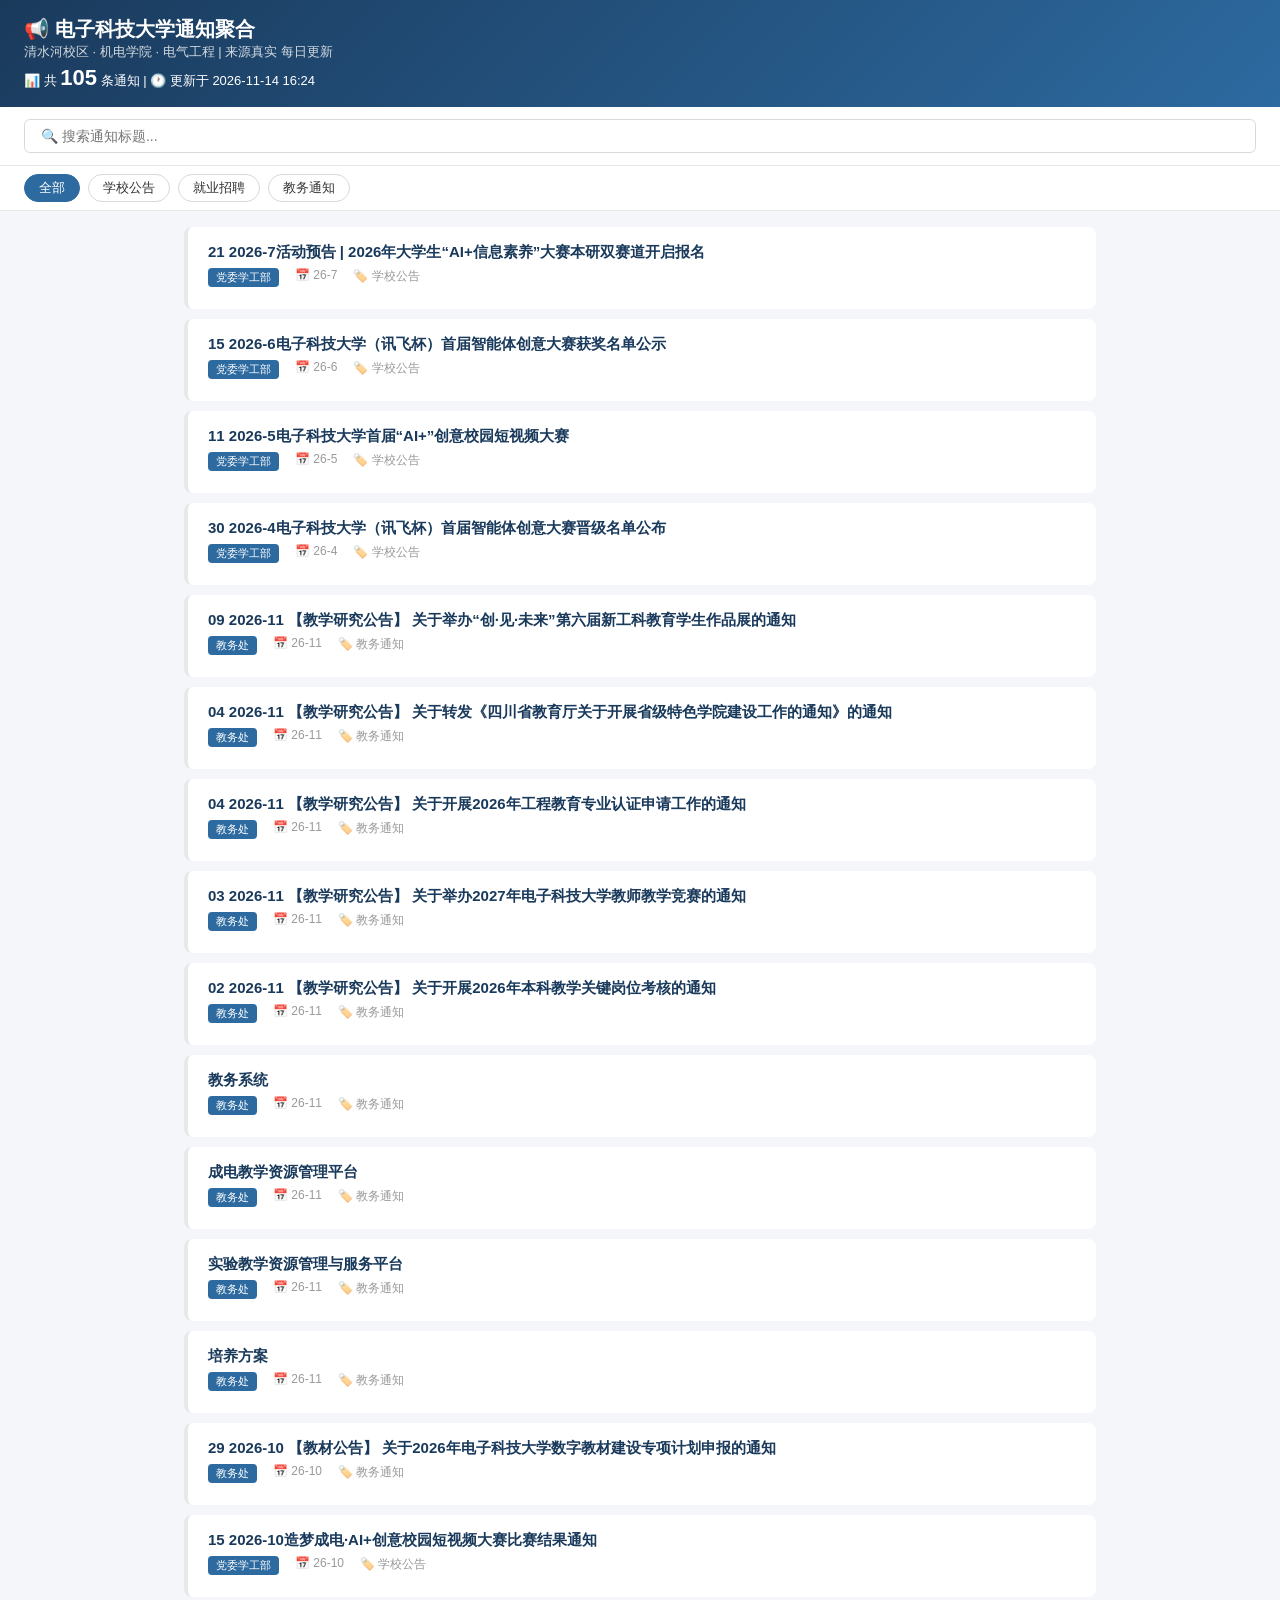
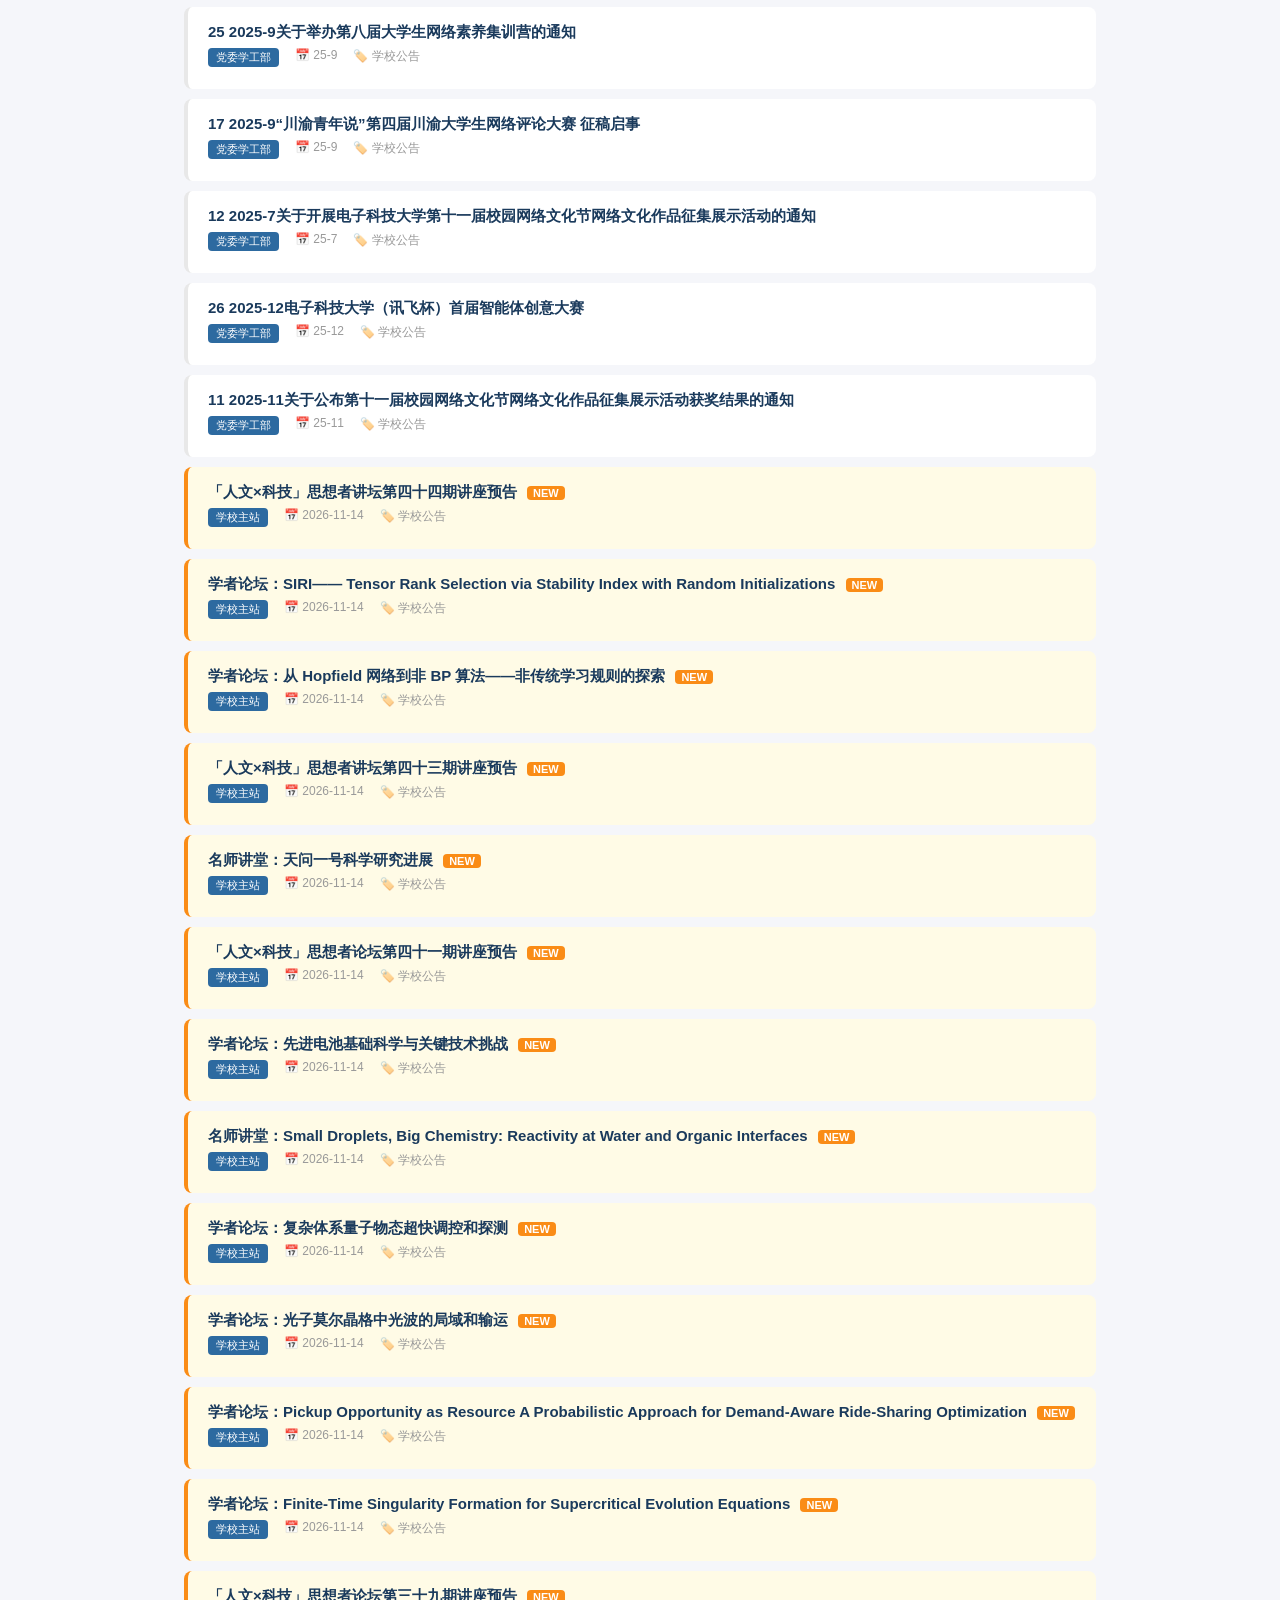
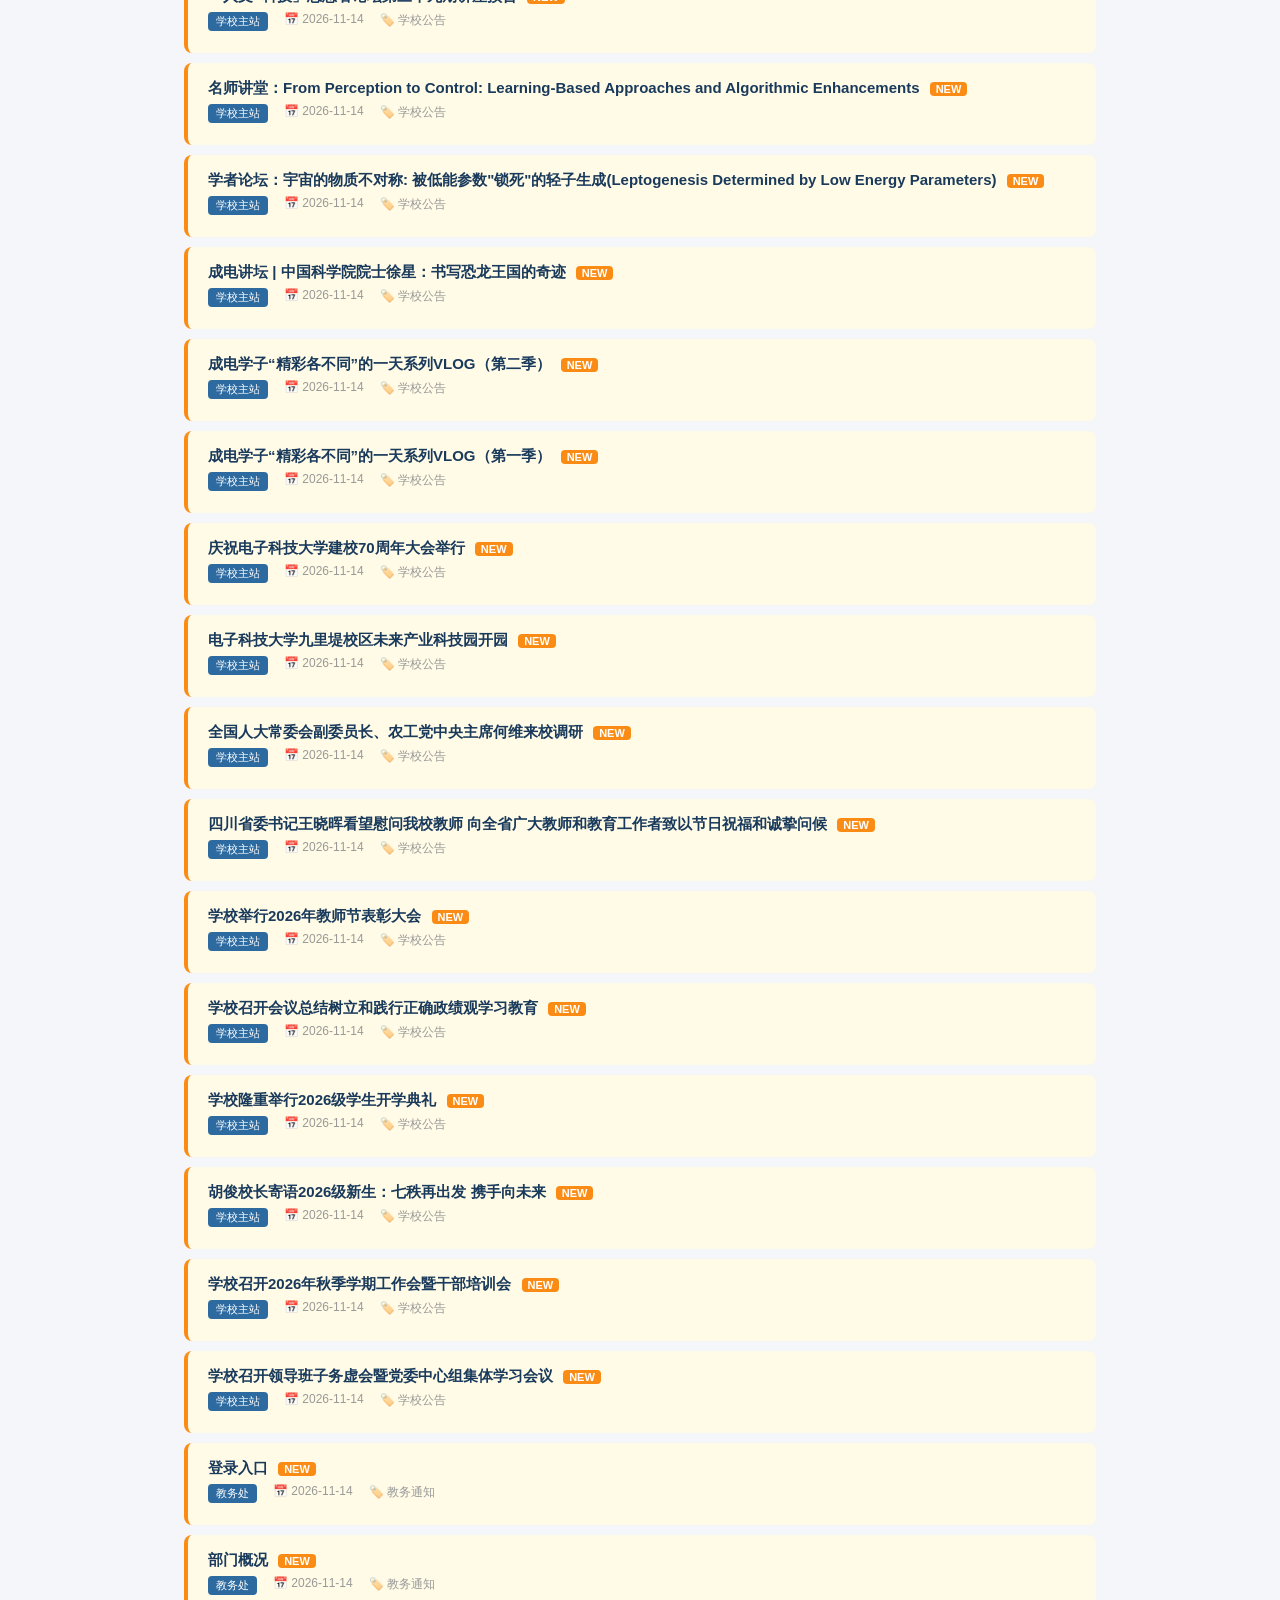
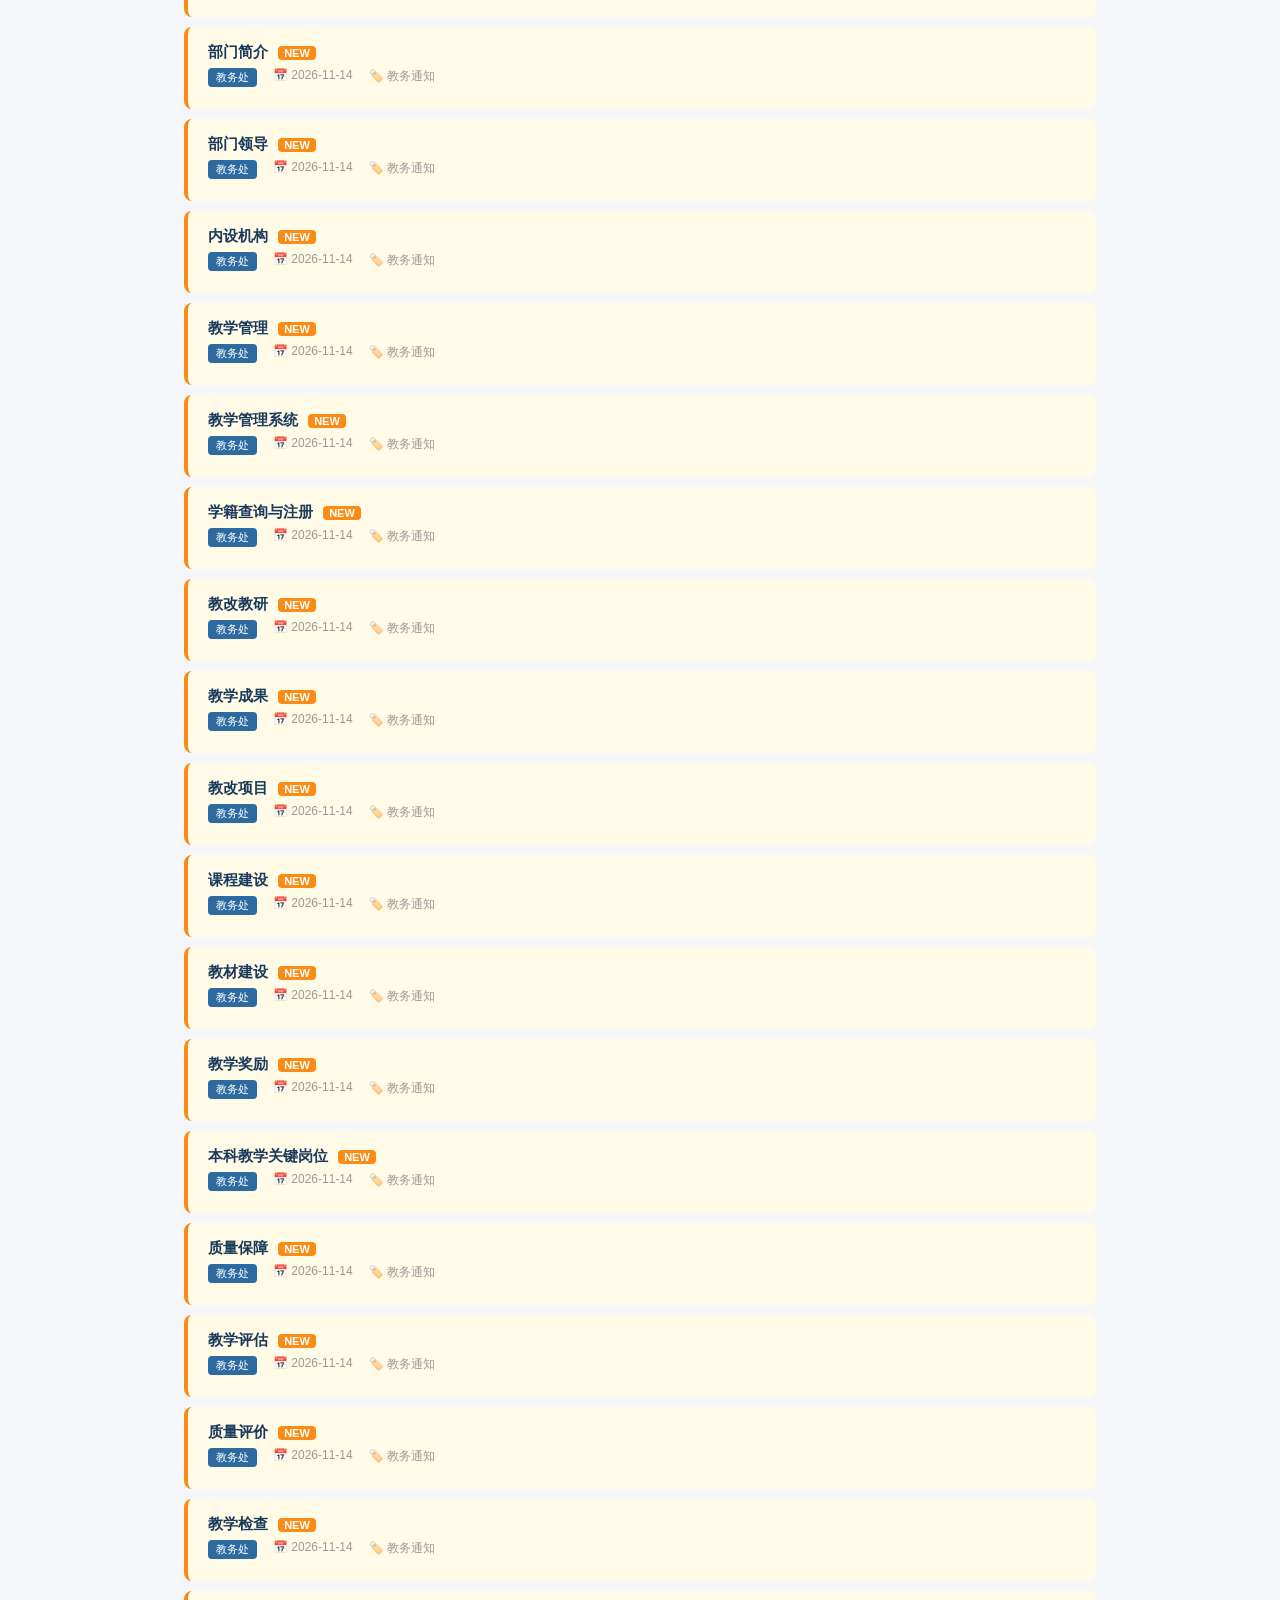
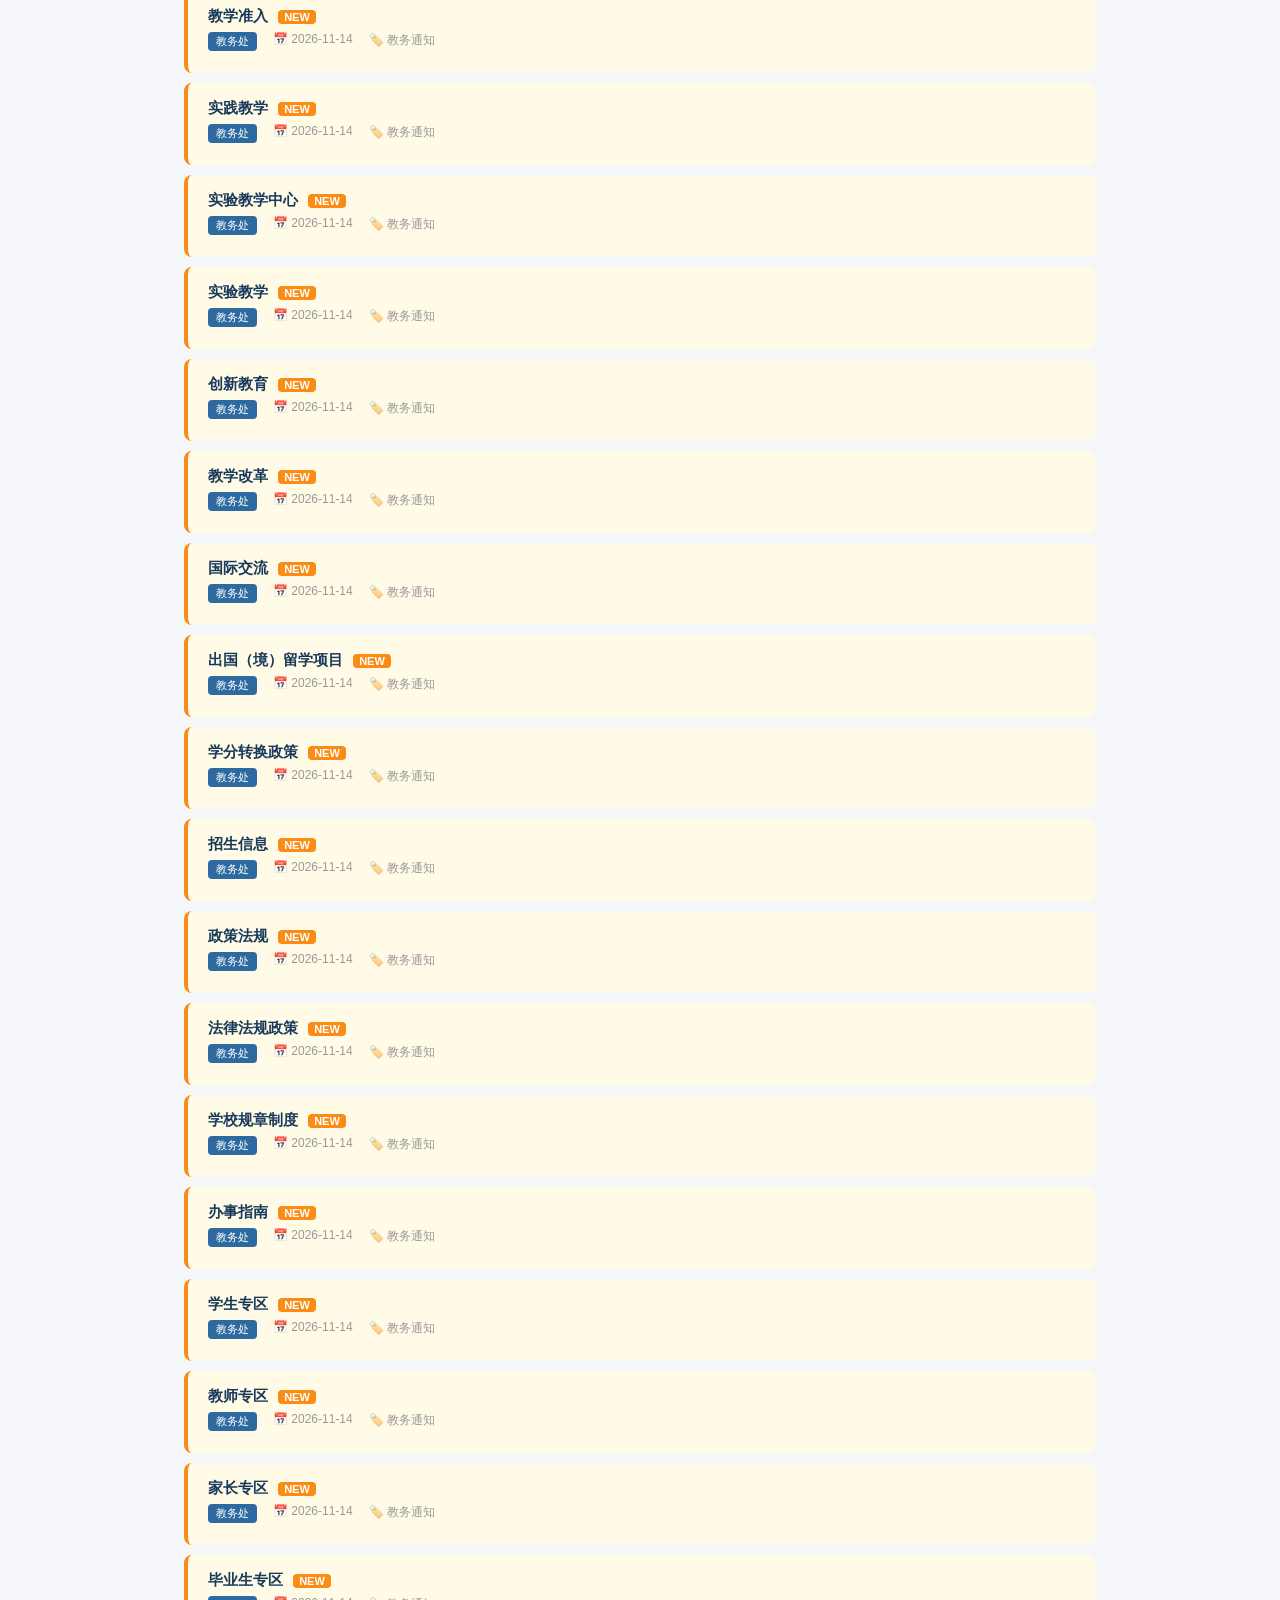
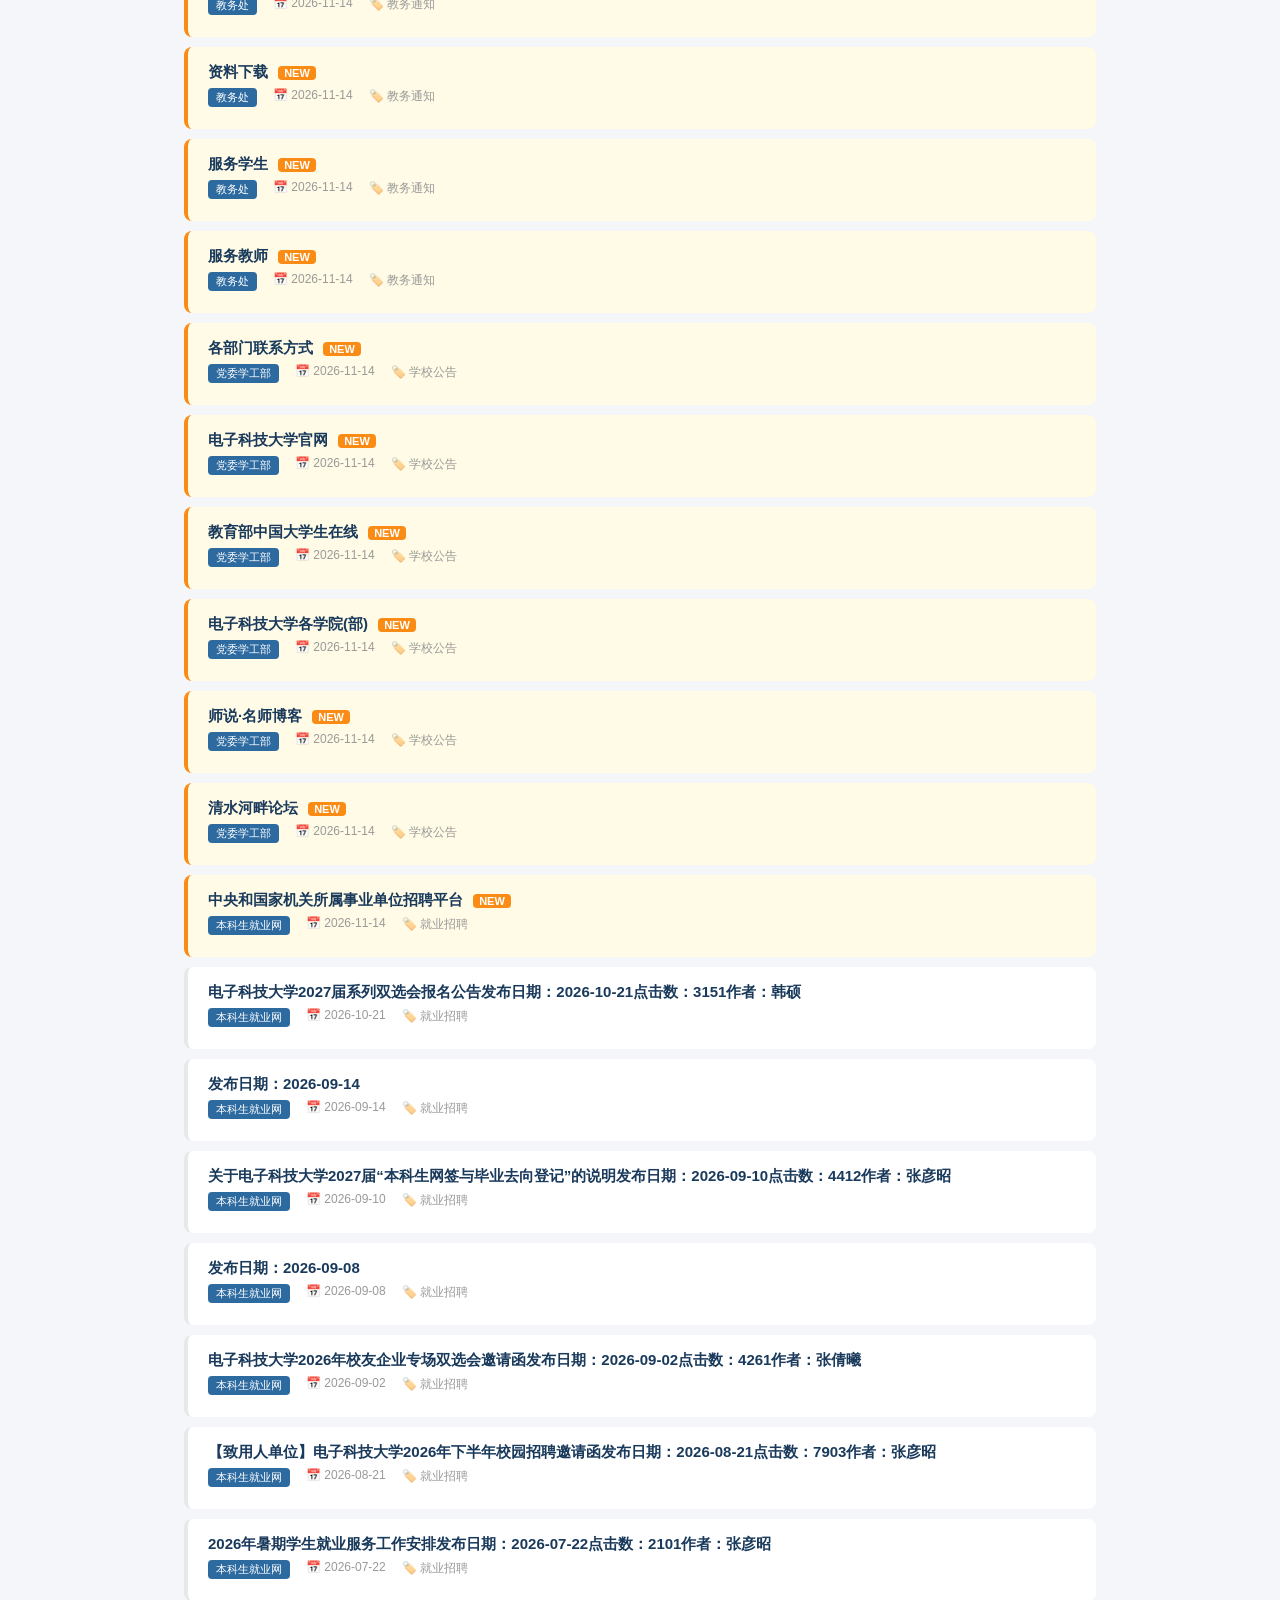
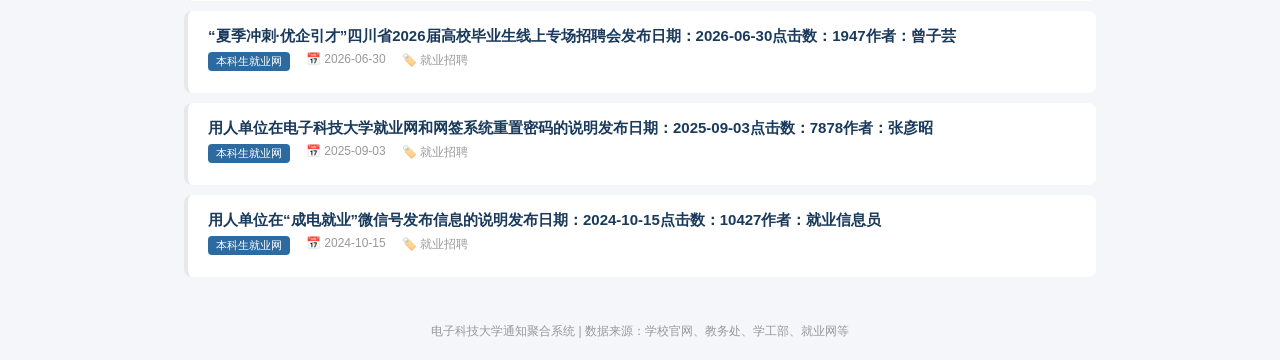
==== commit 75dbe806: "deploy: b973c8e9196642a8d449536e9bc5081eb1efbaf7" ====
--- a/index.html
+++ b/index.html
@@ -43,7 +43,7 @@
     <div class="header">
         <h1>📢 电子科技大学通知聚合</h1>
         <div class="subtitle">清水河校区 · 机电学院 · 电气工程 | 来源真实 每日更新</div>
-        <div class="stats">📊 共 <span class="num">105</span> 条通知 | 🕐 更新于 2026-11-07 04:56</div>
+        <div class="stats">📊 共 <span class="num">105</span> 条通知 | 🕐 更新于 2026-11-14 16:24</div>
     </div>
     <div class="search-bar">
         <input type="text" id="searchInput" onkeyup="searchNotices()" placeholder="🔍 搜索通知标题...">
@@ -90,6 +90,15 @@
             </div>
             <div class="notice-summary"></div>
         </li>
+        <li class="notice-item " onclick="window.open('https://www.jwc.uestc.edu.cn/info/1128/24354.htm', '_blank')">
+            <div class="notice-title">09 2026-11 【教学研究公告】 关于举办“创·见·未来”第六届新工科教育学生作品展的通知 </div>
+            <div class="notice-meta">
+                <span class="notice-source">教务处</span>
+                <span>📅 26-11</span>
+                <span>🏷️ 教务通知</span>
+            </div>
+            <div class="notice-summary"></div>
+        </li>
         <li class="notice-item " onclick="window.open('https://www.jwc.uestc.edu.cn/nry.jsp?urltype=news.NewsContentUrl&wbtreeid=1128&wbnewsid=24327', '_blank')">
             <div class="notice-title">04 2026-11 【教学研究公告】 关于转发《四川省教育厅关于开展省级特色学院建设工作的通知》的通知 </div>
             <div class="notice-meta">
@@ -171,15 +180,6 @@
             </div>
             <div class="notice-summary"></div>
         </li>
-        <li class="notice-item " onclick="window.open('https://www.jwc.uestc.edu.cn/nry.jsp?urltype=news.NewsContentUrl&wbtreeid=1115&wbnewsid=23161', '_blank')">
-            <div class="notice-title">27 2026-10 【教师事务公告】 关于开展2027年春季学期本科教材选用审核工作的通知 </div>
-            <div class="notice-meta">
-                <span class="notice-source">教务处</span>
-                <span>📅 26-10</span>
-                <span>🏷️ 教务通知</span>
-            </div>
-            <div class="notice-summary"></div>
-        </li>
         <li class="notice-item " onclick="window.open('https://xgb.uestc.edu.cn/notice/detail/ab8e9be7754b4015948b26b3a03906b8', '_blank')">
             <div class="notice-title">15 2026-10造梦成电·AI+创意校园短视频大赛比赛结果通知 </div>
             <div class="notice-meta">
@@ -234,11 +234,38 @@
             </div>
             <div class="notice-summary"></div>
         </li>
+        <li class="notice-item is-new" onclick="window.open('https://news.uestc.edu.cn/info/1015/45363.htm', '_blank')">
+            <div class="notice-title">「人文×科技」思想者讲坛第四十四期讲座预告 <span class="new-badge">NEW</span></div>
+            <div class="notice-meta">
+                <span class="notice-source">学校主站</span>
+                <span>📅 2026-11-14</span>
+                <span>🏷️ 学校公告</span>
+            </div>
+            <div class="notice-summary"></div>
+        </li>
+        <li class="notice-item is-new" onclick="window.open('https://news.uestc.edu.cn/info/1015/45315.htm', '_blank')">
+            <div class="notice-title">学者论坛：SIRI—— Tensor Rank Selection via Stability Index with Random Initializations <span class="new-badge">NEW</span></div>
+            <div class="notice-meta">
+                <span class="notice-source">学校主站</span>
+                <span>📅 2026-11-14</span>
+                <span>🏷️ 学校公告</span>
+            </div>
+            <div class="notice-summary"></div>
+        </li>
+        <li class="notice-item is-new" onclick="window.open('https://news.uestc.edu.cn/info/1015/45261.htm', '_blank')">
+            <div class="notice-title">学者论坛：从 Hopfield 网络到非 BP 算法——非传统学习规则的探索 <span class="new-badge">NEW</span></div>
+            <div class="notice-meta">
+                <span class="notice-source">学校主站</span>
+                <span>📅 2026-11-14</span>
+                <span>🏷️ 学校公告</span>
+            </div>
+            <div class="notice-summary"></div>
+        </li>
         <li class="notice-item is-new" onclick="window.open('https://news.uestc.edu.cn/info/1015/44916.htm', '_blank')">
             <div class="notice-title">「人文×科技」思想者讲坛第四十三期讲座预告 <span class="new-badge">NEW</span></div>
             <div class="notice-meta">
                 <span class="notice-source">学校主站</span>
-                <span>📅 2026-11-07</span>
+                <span>📅 2026-11-14</span>
                 <span>🏷️ 学校公告</span>
             </div>
             <div class="notice-summary"></div>
@@ -247,7 +274,7 @@
             <div class="notice-title">名师讲堂：天问一号科学研究进展 <span class="new-badge">NEW</span></div>
             <div class="notice-meta">
                 <span class="notice-source">学校主站</span>
-                <span>📅 2026-11-07</span>
+                <span>📅 2026-11-14</span>
                 <span>🏷️ 学校公告</span>
             </div>
             <div class="notice-summary"></div>
@@ -256,7 +283,7 @@
             <div class="notice-title">「人文×科技」思想者论坛第四十一期讲座预告 <span class="new-badge">NEW</span></div>
             <div class="notice-meta">
                 <span class="notice-source">学校主站</span>
-                <span>📅 2026-11-07</span>
+                <span>📅 2026-11-14</span>
                 <span>🏷️ 学校公告</span>
             </div>
             <div class="notice-summary"></div>
@@ -265,7 +292,7 @@
             <div class="notice-title">学者论坛：先进电池基础科学与关键技术挑战 <span class="new-badge">NEW</span></div>
             <div class="notice-meta">
                 <span class="notice-source">学校主站</span>
-                <span>📅 2026-11-07</span>
+                <span>📅 2026-11-14</span>
                 <span>🏷️ 学校公告</span>
             </div>
             <div class="notice-summary"></div>
@@ -274,7 +301,7 @@
             <div class="notice-title">名师讲堂：Small Droplets, Big Chemistry: Reactivity at Water and Organic Interfaces <span class="new-badge">NEW</span></div>
             <div class="notice-meta">
                 <span class="notice-source">学校主站</span>
-                <span>📅 2026-11-07</span>
+                <span>📅 2026-11-14</span>
                 <span>🏷️ 学校公告</span>
             </div>
             <div class="notice-summary"></div>
@@ -283,7 +310,7 @@
             <div class="notice-title">学者论坛：复杂体系量子物态超快调控和探测 <span class="new-badge">NEW</span></div>
             <div class="notice-meta">
                 <span class="notice-source">学校主站</span>
-                <span>📅 2026-11-07</span>
+                <span>📅 2026-11-14</span>
                 <span>🏷️ 学校公告</span>
             </div>
             <div class="notice-summary"></div>
@@ -292,7 +319,7 @@
             <div class="notice-title">学者论坛：光子莫尔晶格中光波的局域和输运 <span class="new-badge">NEW</span></div>
             <div class="notice-meta">
                 <span class="notice-source">学校主站</span>
-                <span>📅 2026-11-07</span>
+                <span>📅 2026-11-14</span>
                 <span>🏷️ 学校公告</span>
             </div>
             <div class="notice-summary"></div>
@@ -301,7 +328,7 @@
             <div class="notice-title">学者论坛：Pickup Opportunity as Resource A Probabilistic Approach for Demand-Aware Ride-Sharing Optimization <span class="new-badge">NEW</span></div>
             <div class="notice-meta">
                 <span class="notice-source">学校主站</span>
-                <span>📅 2026-11-07</span>
+                <span>📅 2026-11-14</span>
                 <span>🏷️ 学校公告</span>
             </div>
             <div class="notice-summary"></div>
@@ -310,7 +337,7 @@
             <div class="notice-title">学者论坛：Finite-Time Singularity Formation for Supercritical Evolution Equations <span class="new-badge">NEW</span></div>
             <div class="notice-meta">
                 <span class="notice-source">学校主站</span>
-                <span>📅 2026-11-07</span>
+                <span>📅 2026-11-14</span>
                 <span>🏷️ 学校公告</span>
             </div>
             <div class="notice-summary"></div>
@@ -319,7 +346,7 @@
             <div class="notice-title">「人文×科技」思想者论坛第三十九期讲座预告 <span class="new-badge">NEW</span></div>
             <div class="notice-meta">
                 <span class="notice-source">学校主站</span>
-                <span>📅 2026-11-07</span>
+                <span>📅 2026-11-14</span>
                 <span>🏷️ 学校公告</span>
             </div>
             <div class="notice-summary"></div>
@@ -328,7 +355,7 @@
             <div class="notice-title">名师讲堂：From Perception to Control: Learning-Based Approaches and Algorithmic Enhancements <span class="new-badge">NEW</span></div>
             <div class="notice-meta">
                 <span class="notice-source">学校主站</span>
-                <span>📅 2026-11-07</span>
+                <span>📅 2026-11-14</span>
                 <span>🏷️ 学校公告</span>
             </div>
             <div class="notice-summary"></div>
@@ -337,7 +364,7 @@
             <div class="notice-title">学者论坛：宇宙的物质不对称: 被低能参数"锁死"的轻子生成(Leptogenesis Determined by Low Energy Parameters) <span class="new-badge">NEW</span></div>
             <div class="notice-meta">
                 <span class="notice-source">学校主站</span>
-                <span>📅 2026-11-07</span>
+                <span>📅 2026-11-14</span>
                 <span>🏷️ 学校公告</span>
             </div>
             <div class="notice-summary"></div>
@@ -346,34 +373,7 @@
             <div class="notice-title">成电讲坛 | 中国科学院院士徐星：书写恐龙王国的奇迹 <span class="new-badge">NEW</span></div>
             <div class="notice-meta">
                 <span class="notice-source">学校主站</span>
-                <span>📅 2026-11-07</span>
-                <span>🏷️ 学校公告</span>
-            </div>
-            <div class="notice-summary"></div>
-        </li>
-        <li class="notice-item is-new" onclick="window.open('https://news.uestc.edu.cn/info/1015/43921.htm', '_blank')">
-            <div class="notice-title">学者论坛：超导百年：材料、强关联机理与 AI 逆向设计 <span class="new-badge">NEW</span></div>
-            <div class="notice-meta">
-                <span class="notice-source">学校主站</span>
-                <span>📅 2026-11-07</span>
-                <span>🏷️ 学校公告</span>
-            </div>
-            <div class="notice-summary"></div>
-        </li>
-        <li class="notice-item is-new" onclick="window.open('https://news.uestc.edu.cn/info/1015/43893.htm', '_blank')">
-            <div class="notice-title">名师讲堂：Geometry, Mesh, and Higher-Order Finite Elements <span class="new-badge">NEW</span></div>
-            <div class="notice-meta">
-                <span class="notice-source">学校主站</span>
-                <span>📅 2026-11-07</span>
-                <span>🏷️ 学校公告</span>
-            </div>
-            <div class="notice-summary"></div>
-        </li>
-        <li class="notice-item is-new" onclick="window.open('https://news.uestc.edu.cn/info/1015/43797.htm', '_blank')">
-            <div class="notice-title">成电讲坛 | The Human Edge — Why the World Needs You More Than Ever 人之优势 —— 为何世界比以往更需要你 <span class="new-badge">NEW</span></div>
-            <div class="notice-meta">
-                <span class="notice-source">学校主站</span>
-                <span>📅 2026-11-07</span>
+                <span>📅 2026-11-14</span>
                 <span>🏷️ 学校公告</span>
             </div>
             <div class="notice-summary"></div>
@@ -382,7 +382,7 @@
             <div class="notice-title">成电学子“精彩各不同”的一天系列VLOG（第二季） <span class="new-badge">NEW</span></div>
             <div class="notice-meta">
                 <span class="notice-source">学校主站</span>
-                <span>📅 2026-11-07</span>
+                <span>📅 2026-11-14</span>
                 <span>🏷️ 学校公告</span>
             </div>
             <div class="notice-summary"></div>
@@ -391,7 +391,7 @@
             <div class="notice-title">成电学子“精彩各不同”的一天系列VLOG（第一季） <span class="new-badge">NEW</span></div>
             <div class="notice-meta">
                 <span class="notice-source">学校主站</span>
-                <span>📅 2026-11-07</span>
+                <span>📅 2026-11-14</span>
                 <span>🏷️ 学校公告</span>
             </div>
             <div class="notice-summary"></div>
@@ -400,7 +400,7 @@
             <div class="notice-title">庆祝电子科技大学建校70周年大会举行 <span class="new-badge">NEW</span></div>
             <div class="notice-meta">
                 <span class="notice-source">学校主站</span>
-                <span>📅 2026-11-07</span>
+                <span>📅 2026-11-14</span>
                 <span>🏷️ 学校公告</span>
             </div>
             <div class="notice-summary"></div>
@@ -409,7 +409,7 @@
             <div class="notice-title">电子科技大学九里堤校区未来产业科技园开园 <span class="new-badge">NEW</span></div>
             <div class="notice-meta">
                 <span class="notice-source">学校主站</span>
-                <span>📅 2026-11-07</span>
+                <span>📅 2026-11-14</span>
                 <span>🏷️ 学校公告</span>
             </div>
             <div class="notice-summary"></div>
@@ -418,7 +418,7 @@
             <div class="notice-title">全国人大常委会副委员长、农工党中央主席何维来校调研 <span class="new-badge">NEW</span></div>
             <div class="notice-meta">
                 <span class="notice-source">学校主站</span>
-                <span>📅 2026-11-07</span>
+                <span>📅 2026-11-14</span>
                 <span>🏷️ 学校公告</span>
             </div>
             <div class="notice-summary"></div>
@@ -427,7 +427,7 @@
             <div class="notice-title">四川省委书记王晓晖看望慰问我校教师 向全省广大教师和教育工作者致以节日祝福和诚挚问候 <span class="new-badge">NEW</span></div>
             <div class="notice-meta">
                 <span class="notice-source">学校主站</span>
-                <span>📅 2026-11-07</span>
+                <span>📅 2026-11-14</span>
                 <span>🏷️ 学校公告</span>
             </div>
             <div class="notice-summary"></div>
@@ -436,7 +436,7 @@
             <div class="notice-title">学校举行2026年教师节表彰大会 <span class="new-badge">NEW</span></div>
             <div class="notice-meta">
                 <span class="notice-source">学校主站</span>
-                <span>📅 2026-11-07</span>
+                <span>📅 2026-11-14</span>
                 <span>🏷️ 学校公告</span>
             </div>
             <div class="notice-summary"></div>
@@ -445,7 +445,7 @@
             <div class="notice-title">学校召开会议总结树立和践行正确政绩观学习教育 <span class="new-badge">NEW</span></div>
             <div class="notice-meta">
                 <span class="notice-source">学校主站</span>
-                <span>📅 2026-11-07</span>
+                <span>📅 2026-11-14</span>
                 <span>🏷️ 学校公告</span>
             </div>
             <div class="notice-summary"></div>
@@ -454,7 +454,7 @@
             <div class="notice-title">学校隆重举行2026级学生开学典礼 <span class="new-badge">NEW</span></div>
             <div class="notice-meta">
                 <span class="notice-source">学校主站</span>
-                <span>📅 2026-11-07</span>
+                <span>📅 2026-11-14</span>
                 <span>🏷️ 学校公告</span>
             </div>
             <div class="notice-summary"></div>
@@ -463,7 +463,7 @@
             <div class="notice-title">胡俊校长寄语2026级新生：七秩再出发 携手向未来 <span class="new-badge">NEW</span></div>
             <div class="notice-meta">
                 <span class="notice-source">学校主站</span>
-                <span>📅 2026-11-07</span>
+                <span>📅 2026-11-14</span>
                 <span>🏷️ 学校公告</span>
             </div>
             <div class="notice-summary"></div>
@@ -472,7 +472,7 @@
             <div class="notice-title">学校召开2026年秋季学期工作会暨干部培训会 <span class="new-badge">NEW</span></div>
             <div class="notice-meta">
                 <span class="notice-source">学校主站</span>
-                <span>📅 2026-11-07</span>
+                <span>📅 2026-11-14</span>
                 <span>🏷️ 学校公告</span>
             </div>
             <div class="notice-summary"></div>
@@ -481,7 +481,7 @@
             <div class="notice-title">学校召开领导班子务虚会暨党委中心组集体学习会议 <span class="new-badge">NEW</span></div>
             <div class="notice-meta">
                 <span class="notice-source">学校主站</span>
-                <span>📅 2026-11-07</span>
+                <span>📅 2026-11-14</span>
                 <span>🏷️ 学校公告</span>
             </div>
             <div class="notice-summary"></div>
@@ -490,7 +490,7 @@
             <div class="notice-title">登录入口 <span class="new-badge">NEW</span></div>
             <div class="notice-meta">
                 <span class="notice-source">教务处</span>
-                <span>📅 2026-11-07</span>
+                <span>📅 2026-11-14</span>
                 <span>🏷️ 教务通知</span>
             </div>
             <div class="notice-summary"></div>
@@ -499,7 +499,7 @@
             <div class="notice-title">部门概况 <span class="new-badge">NEW</span></div>
             <div class="notice-meta">
                 <span class="notice-source">教务处</span>
-                <span>📅 2026-11-07</span>
+                <span>📅 2026-11-14</span>
                 <span>🏷️ 教务通知</span>
             </div>
             <div class="notice-summary"></div>
@@ -508,7 +508,7 @@
             <div class="notice-title">部门简介 <span class="new-badge">NEW</span></div>
             <div class="notice-meta">
                 <span class="notice-source">教务处</span>
-                <span>📅 2026-11-07</span>
+                <span>📅 2026-11-14</span>
                 <span>🏷️ 教务通知</span>
             </div>
             <div class="notice-summary"></div>
@@ -517,7 +517,7 @@
             <div class="notice-title">部门领导 <span class="new-badge">NEW</span></div>
             <div class="notice-meta">
                 <span class="notice-source">教务处</span>
-                <span>📅 2026-11-07</span>
+                <span>📅 2026-11-14</span>
                 <span>🏷️ 教务通知</span>
             </div>
             <div class="notice-summary"></div>
@@ -526,7 +526,7 @@
             <div class="notice-title">内设机构 <span class="new-badge">NEW</span></div>
             <div class="notice-meta">
                 <span class="notice-source">教务处</span>
-                <span>📅 2026-11-07</span>
+                <span>📅 2026-11-14</span>
                 <span>🏷️ 教务通知</span>
             </div>
             <div class="notice-summary"></div>
@@ -535,7 +535,7 @@
             <div class="notice-title">教学管理 <span class="new-badge">NEW</span></div>
             <div class="notice-meta">
                 <span class="notice-source">教务处</span>
-                <span>📅 2026-11-07</span>
+                <span>📅 2026-11-14</span>
                 <span>🏷️ 教务通知</span>
             </div>
             <div class="notice-summary"></div>
@@ -544,7 +544,7 @@
             <div class="notice-title">教学管理系统 <span class="new-badge">NEW</span></div>
             <div class="notice-meta">
                 <span class="notice-source">教务处</span>
-                <span>📅 2026-11-07</span>
+                <span>📅 2026-11-14</span>
                 <span>🏷️ 教务通知</span>
             </div>
             <div class="notice-summary"></div>
@@ -553,7 +553,7 @@
             <div class="notice-title">学籍查询与注册 <span class="new-badge">NEW</span></div>
             <div class="notice-meta">
                 <span class="notice-source">教务处</span>
-                <span>📅 2026-11-07</span>
+                <span>📅 2026-11-14</span>
                 <span>🏷️ 教务通知</span>
             </div>
             <div class="notice-summary"></div>
@@ -562,7 +562,7 @@
             <div class="notice-title">教改教研 <span class="new-badge">NEW</span></div>
             <div class="notice-meta">
                 <span class="notice-source">教务处</span>
-                <span>📅 2026-11-07</span>
+                <span>📅 2026-11-14</span>
                 <span>🏷️ 教务通知</span>
             </div>
             <div class="notice-summary"></div>
@@ -571,7 +571,7 @@
             <div class="notice-title">教学成果 <span class="new-badge">NEW</span></div>
             <div class="notice-meta">
                 <span class="notice-source">教务处</span>
-                <span>📅 2026-11-07</span>
+                <span>📅 2026-11-14</span>
                 <span>🏷️ 教务通知</span>
             </div>
             <div class="notice-summary"></div>
@@ -580,7 +580,7 @@
             <div class="notice-title">教改项目 <span class="new-badge">NEW</span></div>
             <div class="notice-meta">
                 <span class="notice-source">教务处</span>
-                <span>📅 2026-11-07</span>
+                <span>📅 2026-11-14</span>
                 <span>🏷️ 教务通知</span>
             </div>
             <div class="notice-summary"></div>
@@ -589,7 +589,7 @@
             <div class="notice-title">课程建设 <span class="new-badge">NEW</span></div>
             <div class="notice-meta">
                 <span class="notice-source">教务处</span>
-                <span>📅 2026-11-07</span>
+                <span>📅 2026-11-14</span>
                 <span>🏷️ 教务通知</span>
             </div>
             <div class="notice-summary"></div>
@@ -598,7 +598,7 @@
             <div class="notice-title">教材建设 <span class="new-badge">NEW</span></div>
             <div class="notice-meta">
                 <span class="notice-source">教务处</span>
-                <span>📅 2026-11-07</span>
+                <span>📅 2026-11-14</span>
                 <span>🏷️ 教务通知</span>
             </div>
             <div class="notice-summary"></div>
@@ -607,7 +607,7 @@
             <div class="notice-title">教学奖励 <span class="new-badge">NEW</span></div>
             <div class="notice-meta">
                 <span class="notice-source">教务处</span>
-                <span>📅 2026-11-07</span>
+                <span>📅 2026-11-14</span>
                 <span>🏷️ 教务通知</span>
             </div>
             <div class="notice-summary"></div>
@@ -616,7 +616,7 @@
             <div class="notice-title">本科教学关键岗位 <span class="new-badge">NEW</span></div>
             <div class="notice-meta">
                 <span class="notice-source">教务处</span>
-                <span>📅 2026-11-07</span>
+                <span>📅 2026-11-14</span>
                 <span>🏷️ 教务通知</span>
             </div>
             <div class="notice-summary"></div>
@@ -625,7 +625,7 @@
             <div class="notice-title">质量保障 <span class="new-badge">NEW</span></div>
             <div class="notice-meta">
                 <span class="notice-source">教务处</span>
-                <span>📅 2026-11-07</span>
+                <span>📅 2026-11-14</span>
                 <span>🏷️ 教务通知</span>
             </div>
             <div class="notice-summary"></div>
@@ -634,7 +634,7 @@
             <div class="notice-title">教学评估 <span class="new-badge">NEW</span></div>
             <div class="notice-meta">
                 <span class="notice-source">教务处</span>
-                <span>📅 2026-11-07</span>
+                <span>📅 2026-11-14</span>
                 <span>🏷️ 教务通知</span>
             </div>
             <div class="notice-summary"></div>
@@ -643,7 +643,7 @@
             <div class="notice-title">质量评价 <span class="new-badge">NEW</span></div>
             <div class="notice-meta">
                 <span class="notice-source">教务处</span>
-                <span>📅 2026-11-07</span>
+                <span>📅 2026-11-14</span>
                 <span>🏷️ 教务通知</span>
             </div>
             <div class="notice-summary"></div>
@@ -652,7 +652,7 @@
             <div class="notice-title">教学检查 <span class="new-badge">NEW</span></div>
             <div class="notice-meta">
                 <span class="notice-source">教务处</span>
-                <span>📅 2026-11-07</span>
+                <span>📅 2026-11-14</span>
                 <span>🏷️ 教务通知</span>
             </div>
             <div class="notice-summary"></div>
@@ -661,7 +661,7 @@
             <div class="notice-title">教学准入 <span class="new-badge">NEW</span></div>
             <div class="notice-meta">
                 <span class="notice-source">教务处</span>
-                <span>📅 2026-11-07</span>
+                <span>📅 2026-11-14</span>
                 <span>🏷️ 教务通知</span>
             </div>
             <div class="notice-summary"></div>
@@ -670,7 +670,7 @@
             <div class="notice-title">实践教学 <span class="new-badge">NEW</span></div>
             <div class="notice-meta">
                 <span class="notice-source">教务处</span>
-                <span>📅 2026-11-07</span>
+                <span>📅 2026-11-14</span>
                 <span>🏷️ 教务通知</span>
             </div>
             <div class="notice-summary"></div>
@@ -679,7 +679,7 @@
             <div class="notice-title">实验教学中心 <span class="new-badge">NEW</span></div>
             <div class="notice-meta">
                 <span class="notice-source">教务处</span>
-                <span>📅 2026-11-07</span>
+                <span>📅 2026-11-14</span>
                 <span>🏷️ 教务通知</span>
             </div>
             <div class="notice-summary"></div>
@@ -688,7 +688,7 @@
             <div class="notice-title">实验教学 <span class="new-badge">NEW</span></div>
             <div class="notice-meta">
                 <span class="notice-source">教务处</span>
-                <span>📅 2026-11-07</span>
+                <span>📅 2026-11-14</span>
                 <span>🏷️ 教务通知</span>
             </div>
             <div class="notice-summary"></div>
@@ -697,7 +697,7 @@
             <div class="notice-title">创新教育 <span class="new-badge">NEW</span></div>
             <div class="notice-meta">
                 <span class="notice-source">教务处</span>
-                <span>📅 2026-11-07</span>
+                <span>📅 2026-11-14</span>
                 <span>🏷️ 教务通知</span>
             </div>
             <div class="notice-summary"></div>
@@ -706,7 +706,7 @@
             <div class="notice-title">教学改革 <span class="new-badge">NEW</span></div>
             <div class="notice-meta">
                 <span class="notice-source">教务处</span>
-                <span>📅 2026-11-07</span>
+                <span>📅 2026-11-14</span>
                 <span>🏷️ 教务通知</span>
             </div>
             <div class="notice-summary"></div>
@@ -715,7 +715,7 @@
             <div class="notice-title">国际交流 <span class="new-badge">NEW</span></div>
             <div class="notice-meta">
                 <span class="notice-source">教务处</span>
-                <span>📅 2026-11-07</span>
+                <span>📅 2026-11-14</span>
                 <span>🏷️ 教务通知</span>
             </div>
             <div class="notice-summary"></div>
@@ -724,7 +724,7 @@
             <div class="notice-title">出国（境）留学项目 <span class="new-badge">NEW</span></div>
             <div class="notice-meta">
                 <span class="notice-source">教务处</span>
-                <span>📅 2026-11-07</span>
+                <span>📅 2026-11-14</span>
                 <span>🏷️ 教务通知</span>
             </div>
             <div class="notice-summary"></div>
@@ -733,7 +733,7 @@
             <div class="notice-title">学分转换政策 <span class="new-badge">NEW</span></div>
             <div class="notice-meta">
                 <span class="notice-source">教务处</span>
-                <span>📅 2026-11-07</span>
+                <span>📅 2026-11-14</span>
                 <span>🏷️ 教务通知</span>
             </div>
             <div class="notice-summary"></div>
@@ -742,7 +742,7 @@
             <div class="notice-title">招生信息 <span class="new-badge">NEW</span></div>
             <div class="notice-meta">
                 <span class="notice-source">教务处</span>
-                <span>📅 2026-11-07</span>
+                <span>📅 2026-11-14</span>
                 <span>🏷️ 教务通知</span>
             </div>
             <div class="notice-summary"></div>
@@ -751,7 +751,7 @@
             <div class="notice-title">政策法规 <span class="new-badge">NEW</span></div>
             <div class="notice-meta">
                 <span class="notice-source">教务处</span>
-                <span>📅 2026-11-07</span>
+                <span>📅 2026-11-14</span>
                 <span>🏷️ 教务通知</span>
             </div>
             <div class="notice-summary"></div>
@@ -760,7 +760,7 @@
             <div class="notice-title">法律法规政策 <span class="new-badge">NEW</span></div>
             <div class="notice-meta">
                 <span class="notice-source">教务处</span>
-                <span>📅 2026-11-07</span>
+                <span>📅 2026-11-14</span>
                 <span>🏷️ 教务通知</span>
             </div>
             <div class="notice-summary"></div>
@@ -769,7 +769,7 @@
             <div class="notice-title">学校规章制度 <span class="new-badge">NEW</span></div>
             <div class="notice-meta">
                 <span class="notice-source">教务处</span>
-                <span>📅 2026-11-07</span>
+                <span>📅 2026-11-14</span>
                 <span>🏷️ 教务通知</span>
             </div>
             <div class="notice-summary"></div>
@@ -778,7 +778,7 @@
             <div class="notice-title">办事指南 <span class="new-badge">NEW</span></div>
             <div class="notice-meta">
                 <span class="notice-source">教务处</span>
-                <span>📅 2026-11-07</span>
+                <span>📅 2026-11-14</span>
                 <span>🏷️ 教务通知</span>
             </div>
             <div class="notice-summary"></div>
@@ -787,7 +787,7 @@
             <div class="notice-title">学生专区 <span class="new-badge">NEW</span></div>
             <div class="notice-meta">
                 <span class="notice-source">教务处</span>
-                <span>📅 2026-11-07</span>
+                <span>📅 2026-11-14</span>
                 <span>🏷️ 教务通知</span>
             </div>
             <div class="notice-summary"></div>
@@ -796,7 +796,7 @@
             <div class="notice-title">教师专区 <span class="new-badge">NEW</span></div>
             <div class="notice-meta">
                 <span class="notice-source">教务处</span>
-                <span>📅 2026-11-07</span>
+                <span>📅 2026-11-14</span>
                 <span>🏷️ 教务通知</span>
             </div>
             <div class="notice-summary"></div>
@@ -805,7 +805,7 @@
             <div class="notice-title">家长专区 <span class="new-badge">NEW</span></div>
             <div class="notice-meta">
                 <span class="notice-source">教务处</span>
-                <span>📅 2026-11-07</span>
+                <span>📅 2026-11-14</span>
                 <span>🏷️ 教务通知</span>
             </div>
             <div class="notice-summary"></div>
@@ -814,7 +814,7 @@
             <div class="notice-title">毕业生专区 <span class="new-badge">NEW</span></div>
             <div class="notice-meta">
                 <span class="notice-source">教务处</span>
-                <span>📅 2026-11-07</span>
+                <span>📅 2026-11-14</span>
                 <span>🏷️ 教务通知</span>
             </div>
             <div class="notice-summary"></div>
@@ -823,7 +823,7 @@
             <div class="notice-title">资料下载 <span class="new-badge">NEW</span></div>
             <div class="notice-meta">
                 <span class="notice-source">教务处</span>
-                <span>📅 2026-11-07</span>
+                <span>📅 2026-11-14</span>
                 <span>🏷️ 教务通知</span>
             </div>
             <div class="notice-summary"></div>
@@ -832,7 +832,7 @@
             <div class="notice-title">服务学生 <span class="new-badge">NEW</span></div>
             <div class="notice-meta">
                 <span class="notice-source">教务处</span>
-                <span>📅 2026-11-07</span>
+                <span>📅 2026-11-14</span>
                 <span>🏷️ 教务通知</span>
             </div>
             <div class="notice-summary"></div>
@@ -841,7 +841,7 @@
             <div class="notice-title">服务教师 <span class="new-badge">NEW</span></div>
             <div class="notice-meta">
                 <span class="notice-source">教务处</span>
-                <span>📅 2026-11-07</span>
+                <span>📅 2026-11-14</span>
                 <span>🏷️ 教务通知</span>
             </div>
             <div class="notice-summary"></div>
@@ -850,7 +850,7 @@
             <div class="notice-title">各部门联系方式 <span class="new-badge">NEW</span></div>
             <div class="notice-meta">
                 <span class="notice-source">党委学工部</span>
-                <span>📅 2026-11-07</span>
+                <span>📅 2026-11-14</span>
                 <span>🏷️ 学校公告</span>
             </div>
             <div class="notice-summary"></div>
@@ -859,7 +859,7 @@
             <div class="notice-title">电子科技大学官网 <span class="new-badge">NEW</span></div>
             <div class="notice-meta">
                 <span class="notice-source">党委学工部</span>
-                <span>📅 2026-11-07</span>
+                <span>📅 2026-11-14</span>
                 <span>🏷️ 学校公告</span>
             </div>
             <div class="notice-summary"></div>
@@ -868,7 +868,7 @@
             <div class="notice-title">教育部中国大学生在线 <span class="new-badge">NEW</span></div>
             <div class="notice-meta">
                 <span class="notice-source">党委学工部</span>
-                <span>📅 2026-11-07</span>
+                <span>📅 2026-11-14</span>
                 <span>🏷️ 学校公告</span>
             </div>
             <div class="notice-summary"></div>
@@ -877,7 +877,7 @@
             <div class="notice-title">电子科技大学各学院(部) <span class="new-badge">NEW</span></div>
             <div class="notice-meta">
                 <span class="notice-source">党委学工部</span>
-                <span>📅 2026-11-07</span>
+                <span>📅 2026-11-14</span>
                 <span>🏷️ 学校公告</span>
             </div>
             <div class="notice-summary"></div>
@@ -886,7 +886,7 @@
             <div class="notice-title">师说·名师博客 <span class="new-badge">NEW</span></div>
             <div class="notice-meta">
                 <span class="notice-source">党委学工部</span>
-                <span>📅 2026-11-07</span>
+                <span>📅 2026-11-14</span>
                 <span>🏷️ 学校公告</span>
             </div>
             <div class="notice-summary"></div>
@@ -895,7 +895,7 @@
             <div class="notice-title">清水河畔论坛 <span class="new-badge">NEW</span></div>
             <div class="notice-meta">
                 <span class="notice-source">党委学工部</span>
-                <span>📅 2026-11-07</span>
+                <span>📅 2026-11-14</span>
                 <span>🏷️ 学校公告</span>
             </div>
             <div class="notice-summary"></div>
@@ -904,13 +904,13 @@
             <div class="notice-title">中央和国家机关所属事业单位招聘平台 <span class="new-badge">NEW</span></div>
             <div class="notice-meta">
                 <span class="notice-source">本科生就业网</span>
-                <span>📅 2026-11-07</span>
+                <span>📅 2026-11-14</span>
                 <span>🏷️ 就业招聘</span>
             </div>
             <div class="notice-summary"></div>
         </li>
         <li class="notice-item " onclick="window.open('https://jiuye.uestc.edu.cn/career/news/notice/g1vodmzfidj5', '_blank')">
-            <div class="notice-title">电子科技大学2027届系列双选会报名公告发布日期：2026-10-21点击数：2389作者：韩硕 </div>
+            <div class="notice-title">电子科技大学2027届系列双选会报名公告发布日期：2026-10-21点击数：3151作者：韩硕 </div>
             <div class="notice-meta">
                 <span class="notice-source">本科生就业网</span>
                 <span>📅 2026-10-21</span>
@@ -928,7 +928,7 @@
             <div class="notice-summary"></div>
         </li>
         <li class="notice-item " onclick="window.open('https://jiuye.uestc.edu.cn/career/news/notice/fxt6uas3cmiq', '_blank')">
-            <div class="notice-title">关于电子科技大学2027届“本科生网签与毕业去向登记”的说明发布日期：2026-09-10点击数：4085作者：张彦昭 </div>
+            <div class="notice-title">关于电子科技大学2027届“本科生网签与毕业去向登记”的说明发布日期：2026-09-10点击数：4412作者：张彦昭 </div>
             <div class="notice-meta">
                 <span class="notice-source">本科生就业网</span>
                 <span>📅 2026-09-10</span>
@@ -946,7 +946,7 @@
             <div class="notice-summary"></div>
         </li>
         <li class="notice-item " onclick="window.open('https://jiuye.uestc.edu.cn/career/news/notice/fwzxb5uw4s8y', '_blank')">
-            <div class="notice-title">电子科技大学2026年校友企业专场双选会邀请函发布日期：2026-09-02点击数：4170作者：张倩曦 </div>
+            <div class="notice-title">电子科技大学2026年校友企业专场双选会邀请函发布日期：2026-09-02点击数：4261作者：张倩曦 </div>
             <div class="notice-meta">
                 <span class="notice-source">本科生就业网</span>
                 <span>📅 2026-09-02</span>
@@ -955,7 +955,7 @@
             <div class="notice-summary"></div>
         </li>
         <li class="notice-item " onclick="window.open('https://jiuye.uestc.edu.cn/career/news/notice/fvsxgrqe6jup', '_blank')">
-            <div class="notice-title">【致用人单位】电子科技大学2026年下半年校园招聘邀请函发布日期：2026-08-21点击数：7728作者：张彦昭 </div>
+            <div class="notice-title">【致用人单位】电子科技大学2026年下半年校园招聘邀请函发布日期：2026-08-21点击数：7903作者：张彦昭 </div>
             <div class="notice-meta">
                 <span class="notice-source">本科生就业网</span>
                 <span>📅 2026-08-21</span>
@@ -964,7 +964,7 @@
             <div class="notice-summary"></div>
         </li>
         <li class="notice-item " onclick="window.open('https://jiuye.uestc.edu.cn/career/news/notice/fsv82eenu7ep', '_blank')">
-            <div class="notice-title">2026年暑期学生就业服务工作安排发布日期：2026-07-22点击数：2033作者：张彦昭 </div>
+            <div class="notice-title">2026年暑期学生就业服务工作安排发布日期：2026-07-22点击数：2101作者：张彦昭 </div>
             <div class="notice-meta">
                 <span class="notice-source">本科生就业网</span>
                 <span>📅 2026-07-22</span>
@@ -973,7 +973,7 @@
             <div class="notice-summary"></div>
         </li>
         <li class="notice-item " onclick="window.open('https://jiuye.uestc.edu.cn/career/news/notice/fqnv8smi1m2q', '_blank')">
-            <div class="notice-title">“夏季冲刺·优企引才”四川省2026届高校毕业生线上专场招聘会发布日期：2026-06-30点击数：1840作者：曾子芸 </div>
+            <div class="notice-title">“夏季冲刺·优企引才”四川省2026届高校毕业生线上专场招聘会发布日期：2026-06-30点击数：1947作者：曾子芸 </div>
             <div class="notice-meta">
                 <span class="notice-source">本科生就业网</span>
                 <span>📅 2026-06-30</span>
@@ -982,7 +982,7 @@
             <div class="notice-summary"></div>
         </li>
         <li class="notice-item " onclick="window.open('https://jiuye.uestc.edu.cn/career/news/notice/evfozvx9pkaq', '_blank')">
-            <div class="notice-title">用人单位在电子科技大学就业网和网签系统重置密码的说明发布日期：2025-09-03点击数：7771作者：张彦昭 </div>
+            <div class="notice-title">用人单位在电子科技大学就业网和网签系统重置密码的说明发布日期：2025-09-03点击数：7878作者：张彦昭 </div>
             <div class="notice-meta">
                 <span class="notice-source">本科生就业网</span>
                 <span>📅 2025-09-03</span>
@@ -991,7 +991,7 @@
             <div class="notice-summary"></div>
         </li>
         <li class="notice-item " onclick="window.open('https://jiuye.uestc.edu.cn/career/news/notice/eqx2u597n476', '_blank')">
-            <div class="notice-title">用人单位在“成电就业”微信号发布信息的说明发布日期：2024-10-15点击数：10326作者：就业信息员 </div>
+            <div class="notice-title">用人单位在“成电就业”微信号发布信息的说明发布日期：2024-10-15点击数：10427作者：就业信息员 </div>
             <div class="notice-meta">
                 <span class="notice-source">本科生就业网</span>
                 <span>📅 2024-10-15</span>
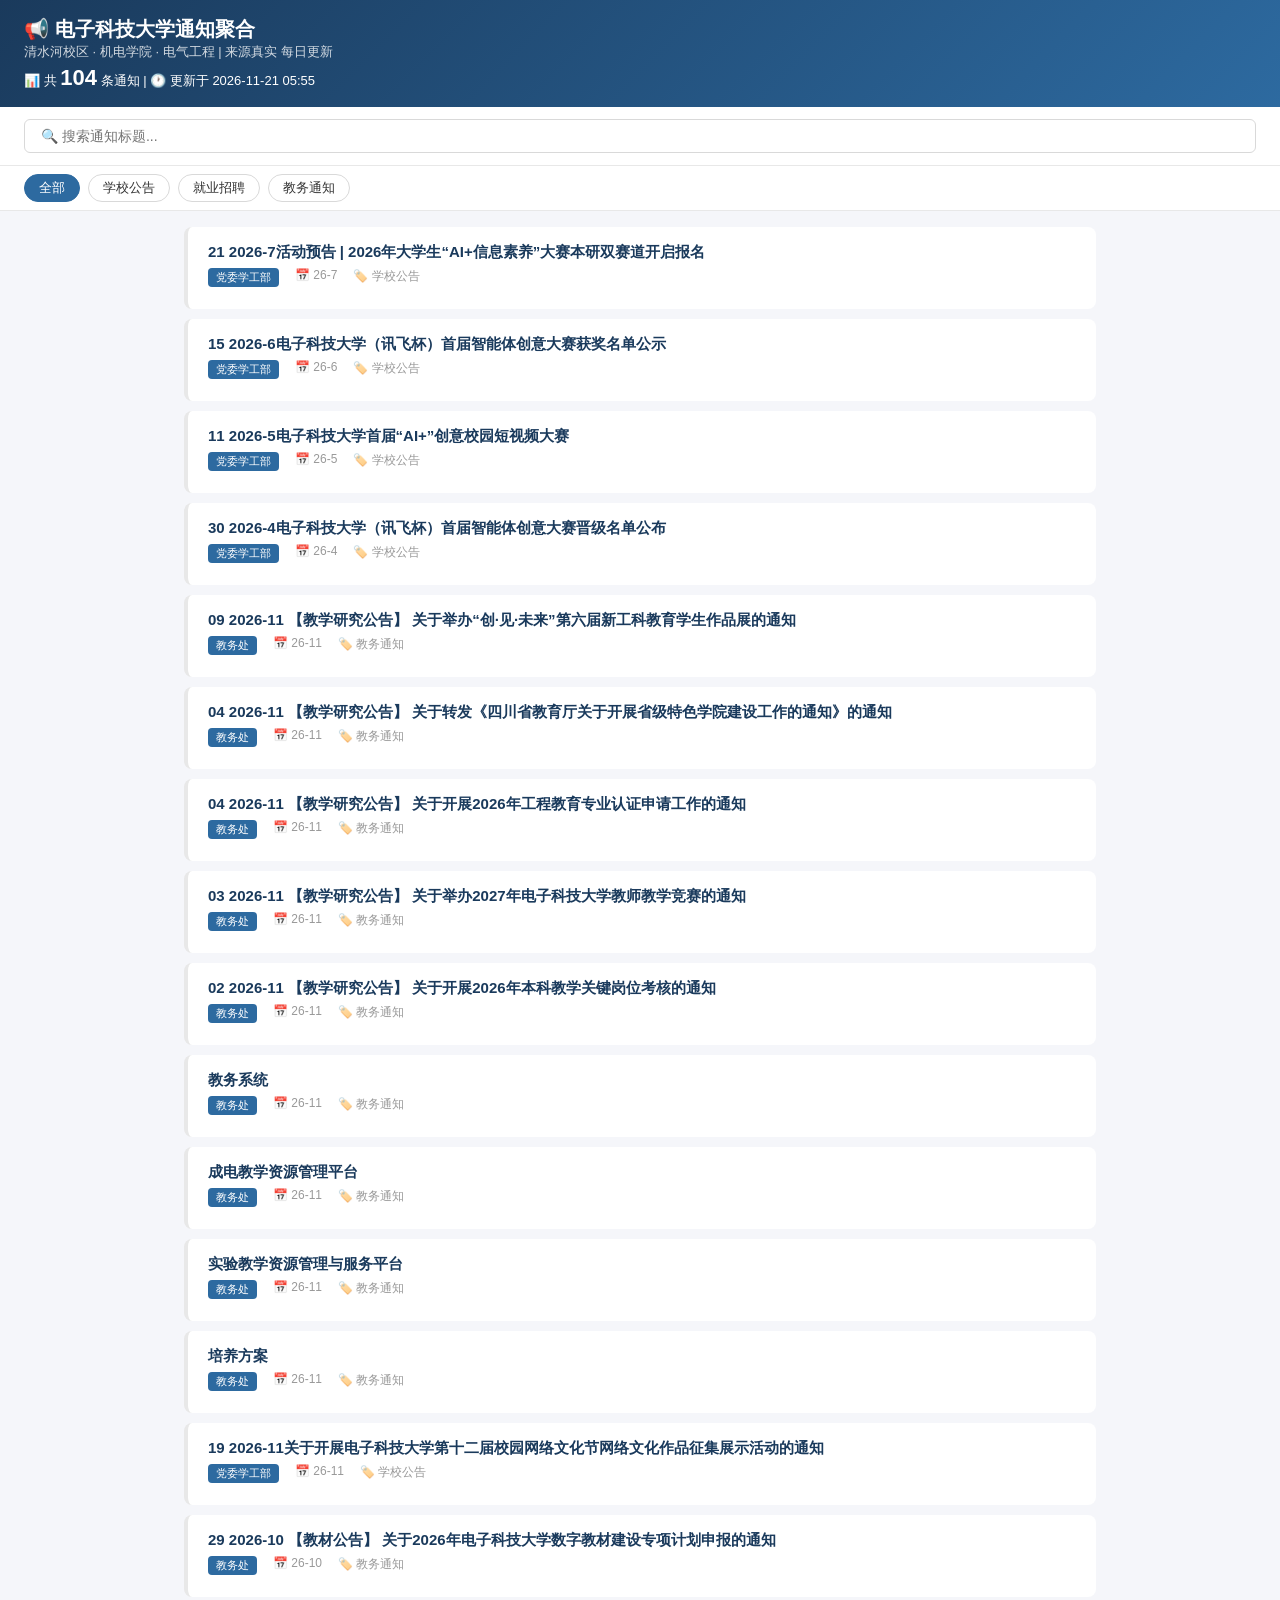
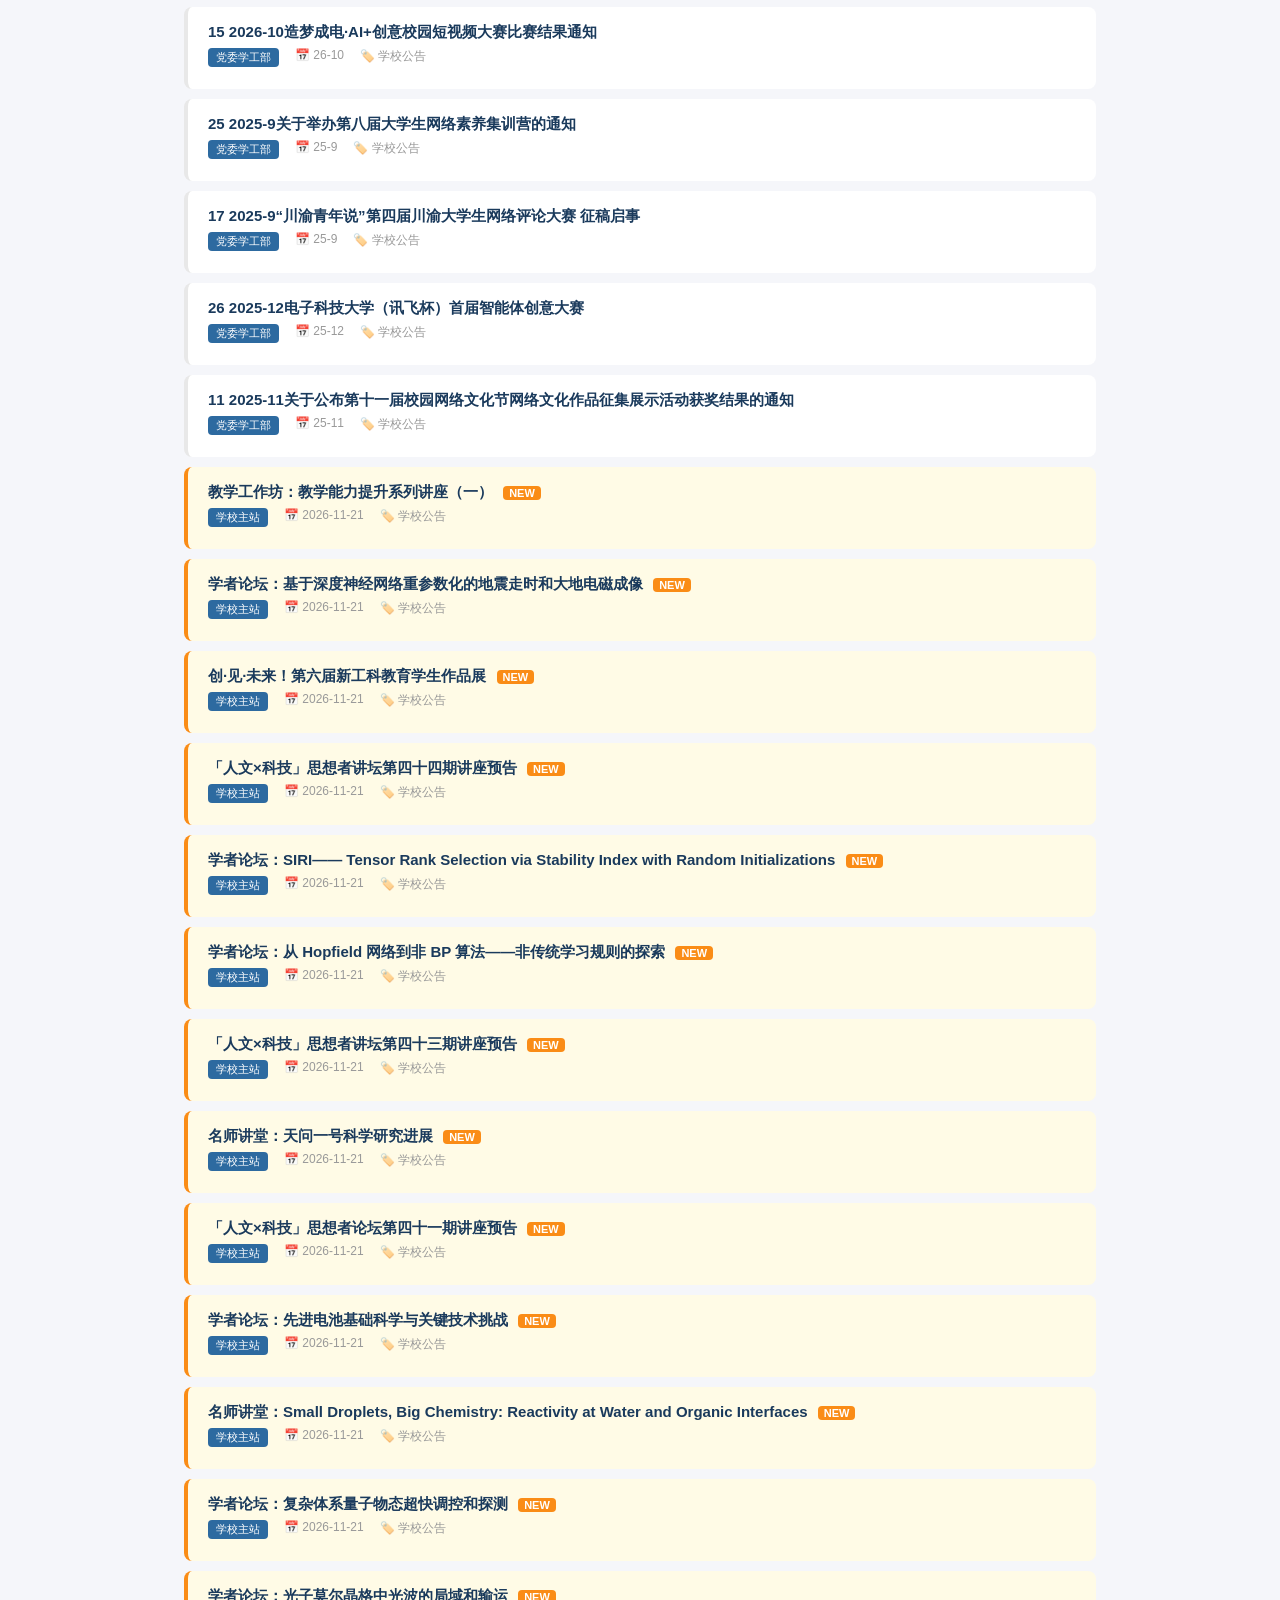
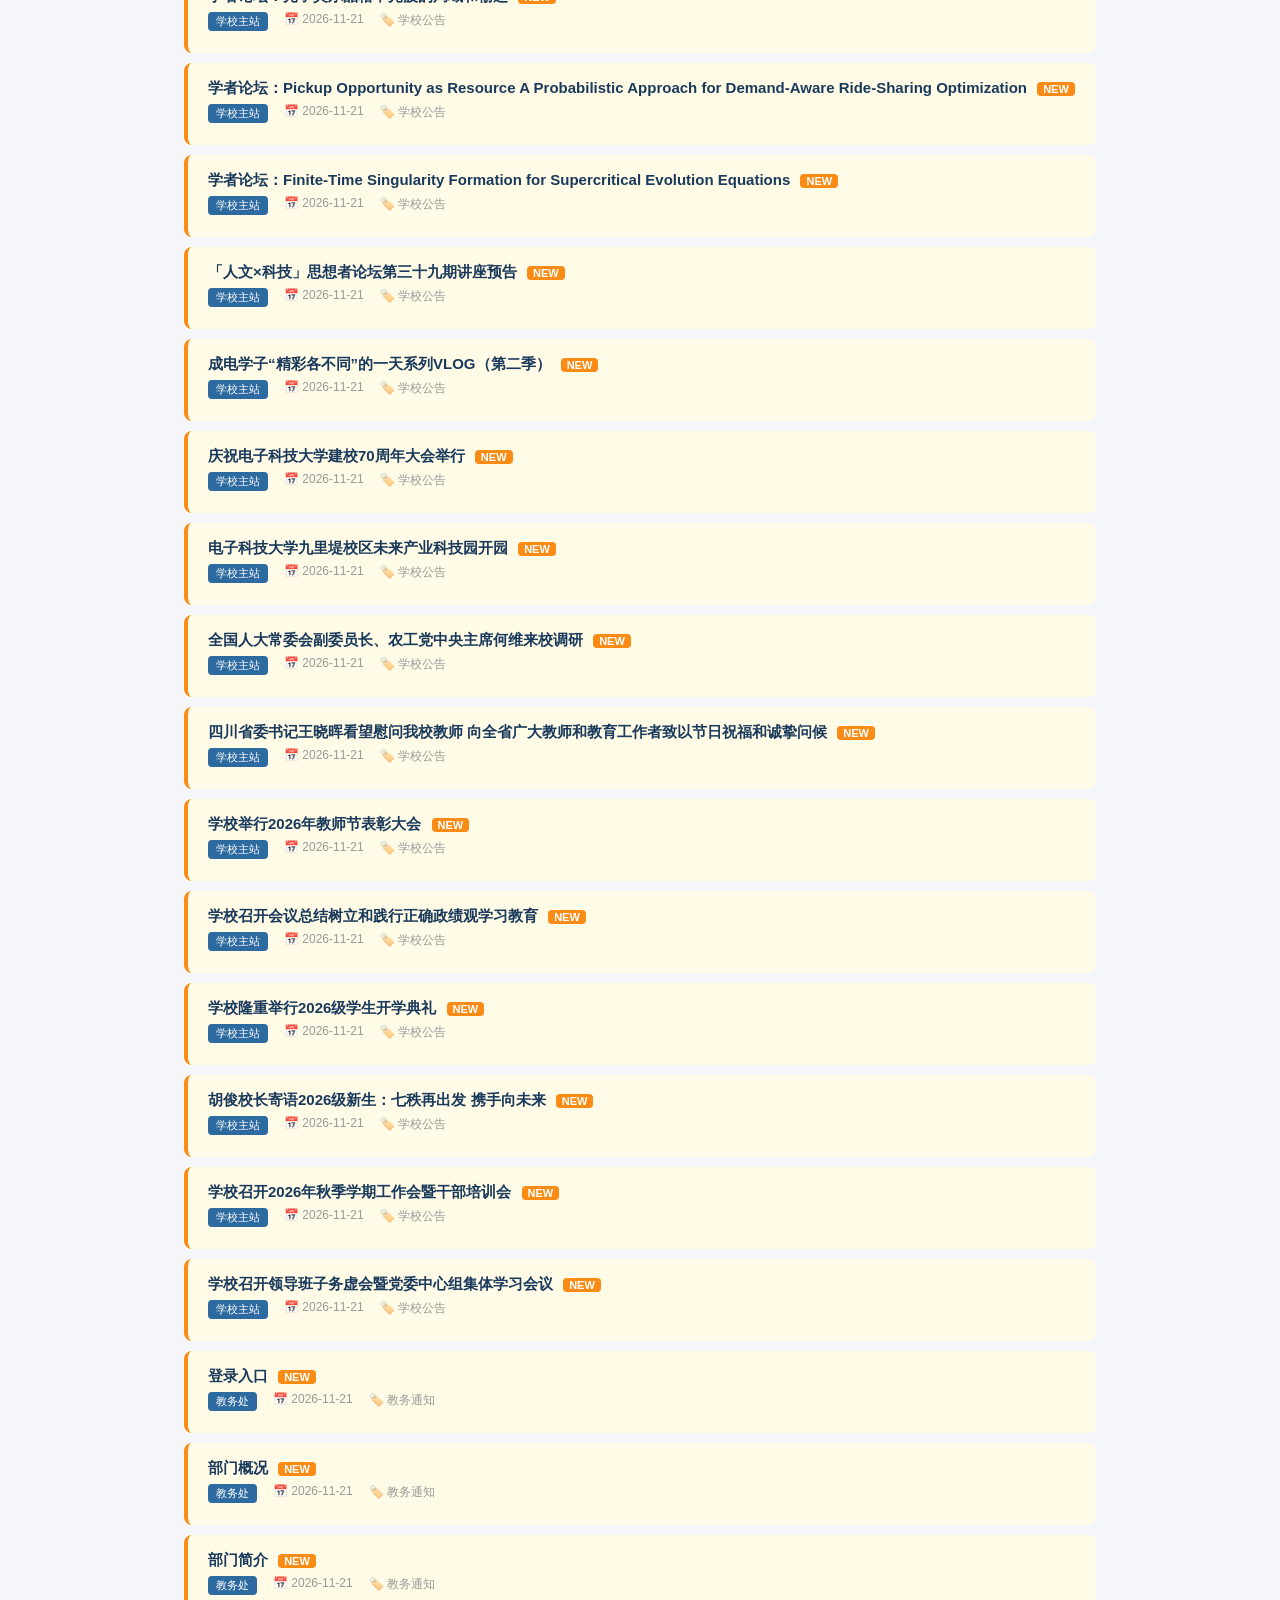
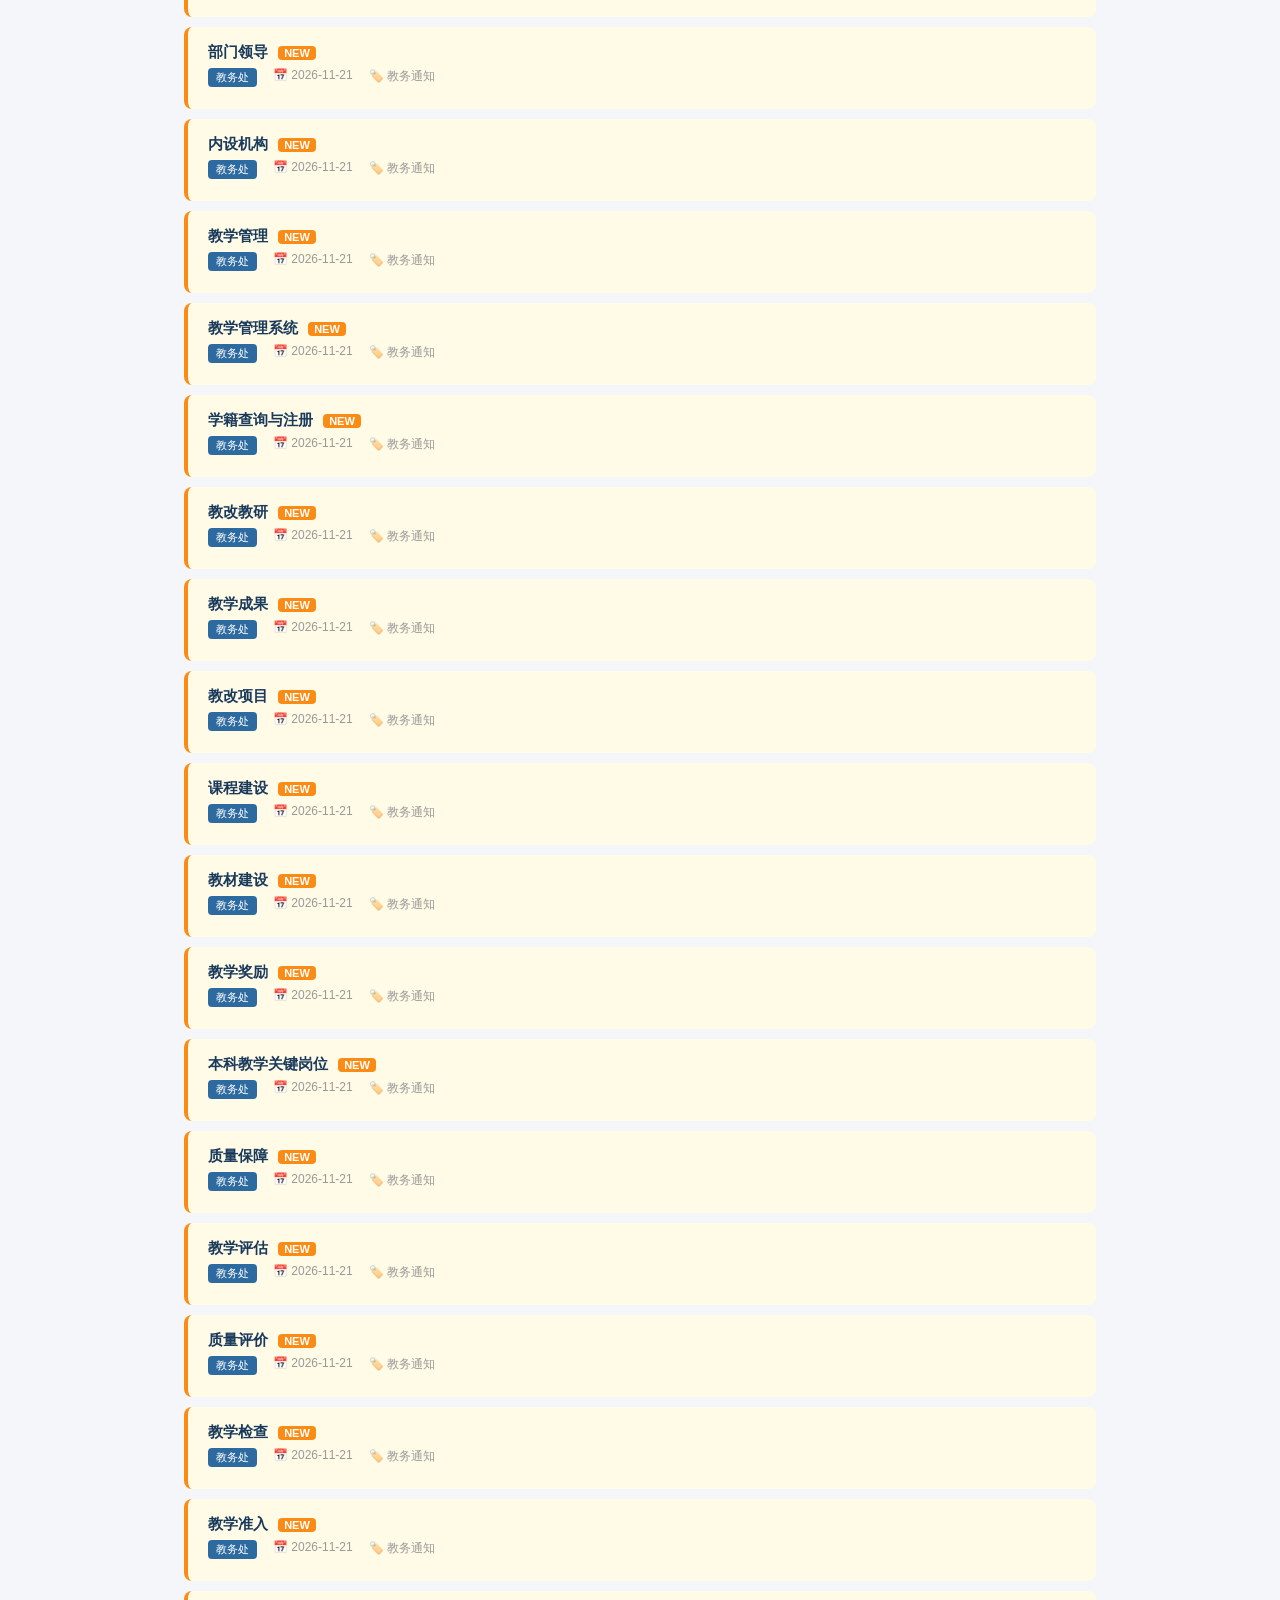
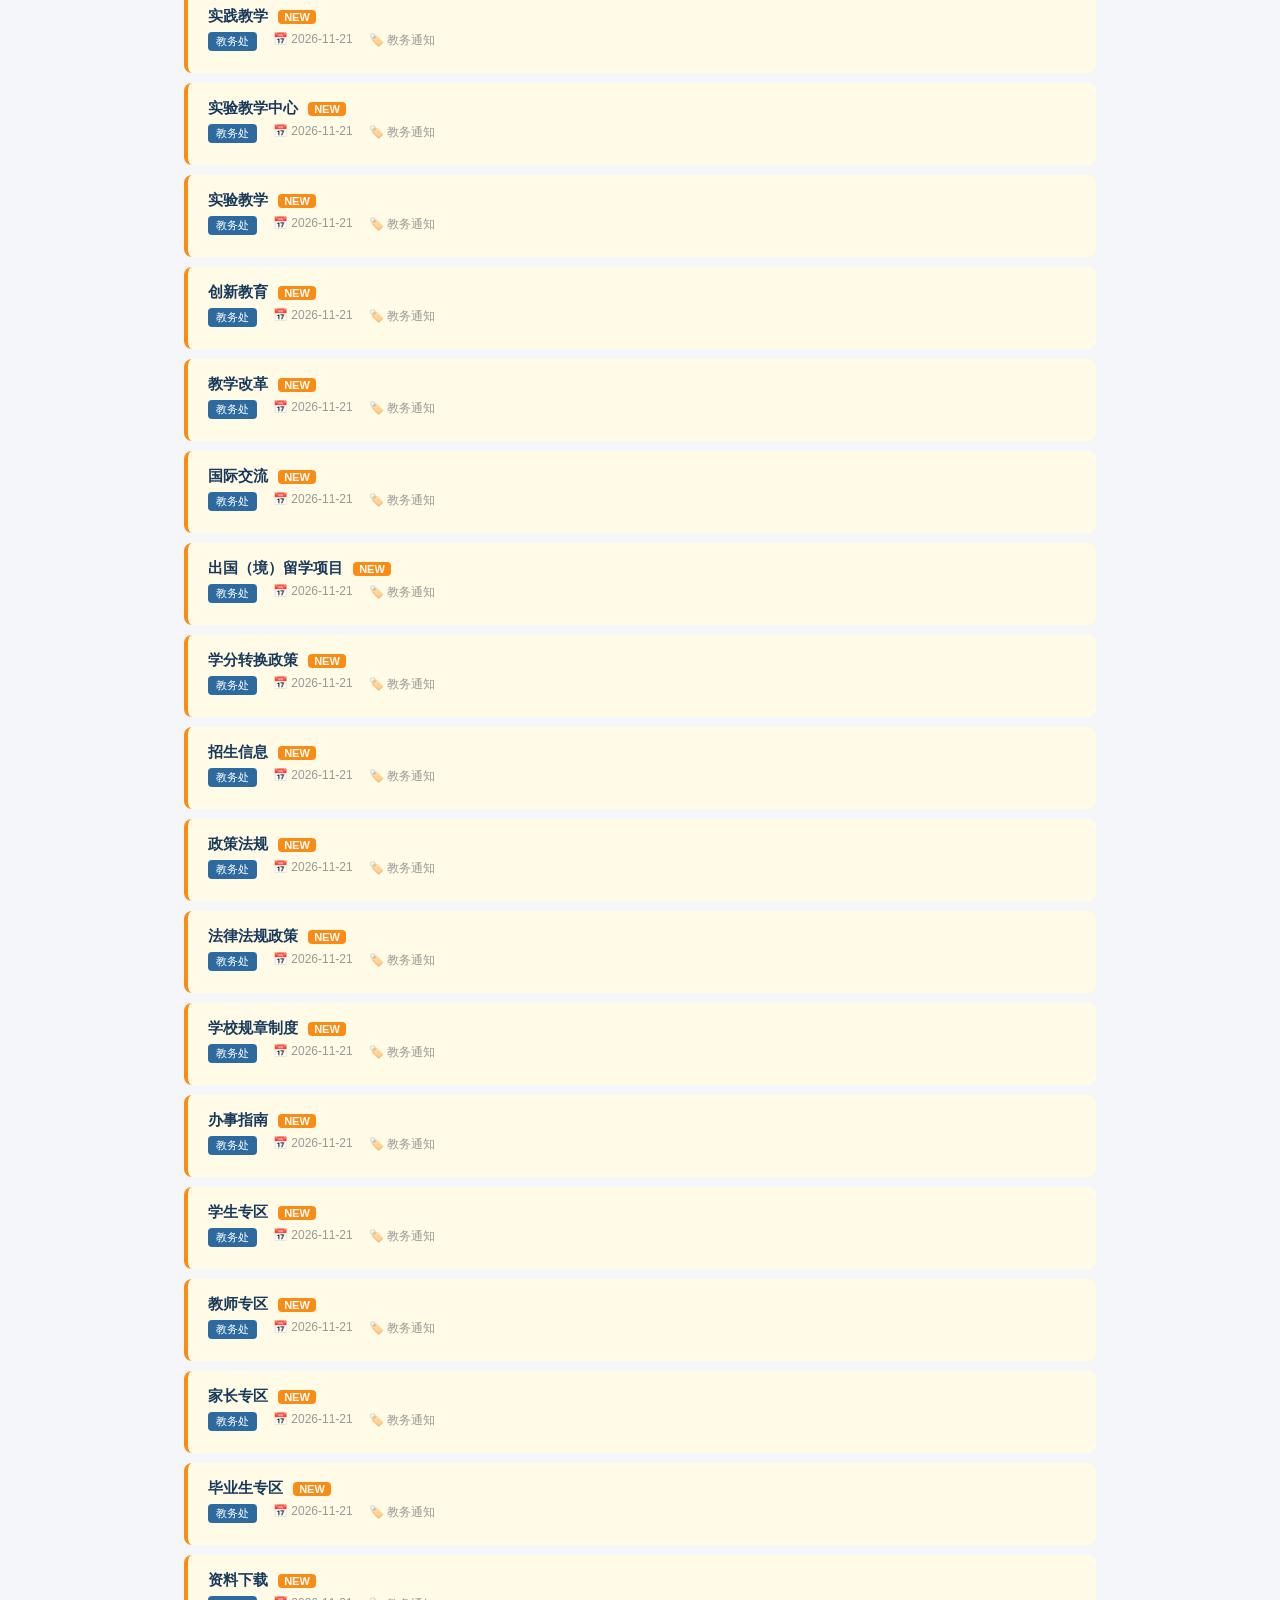
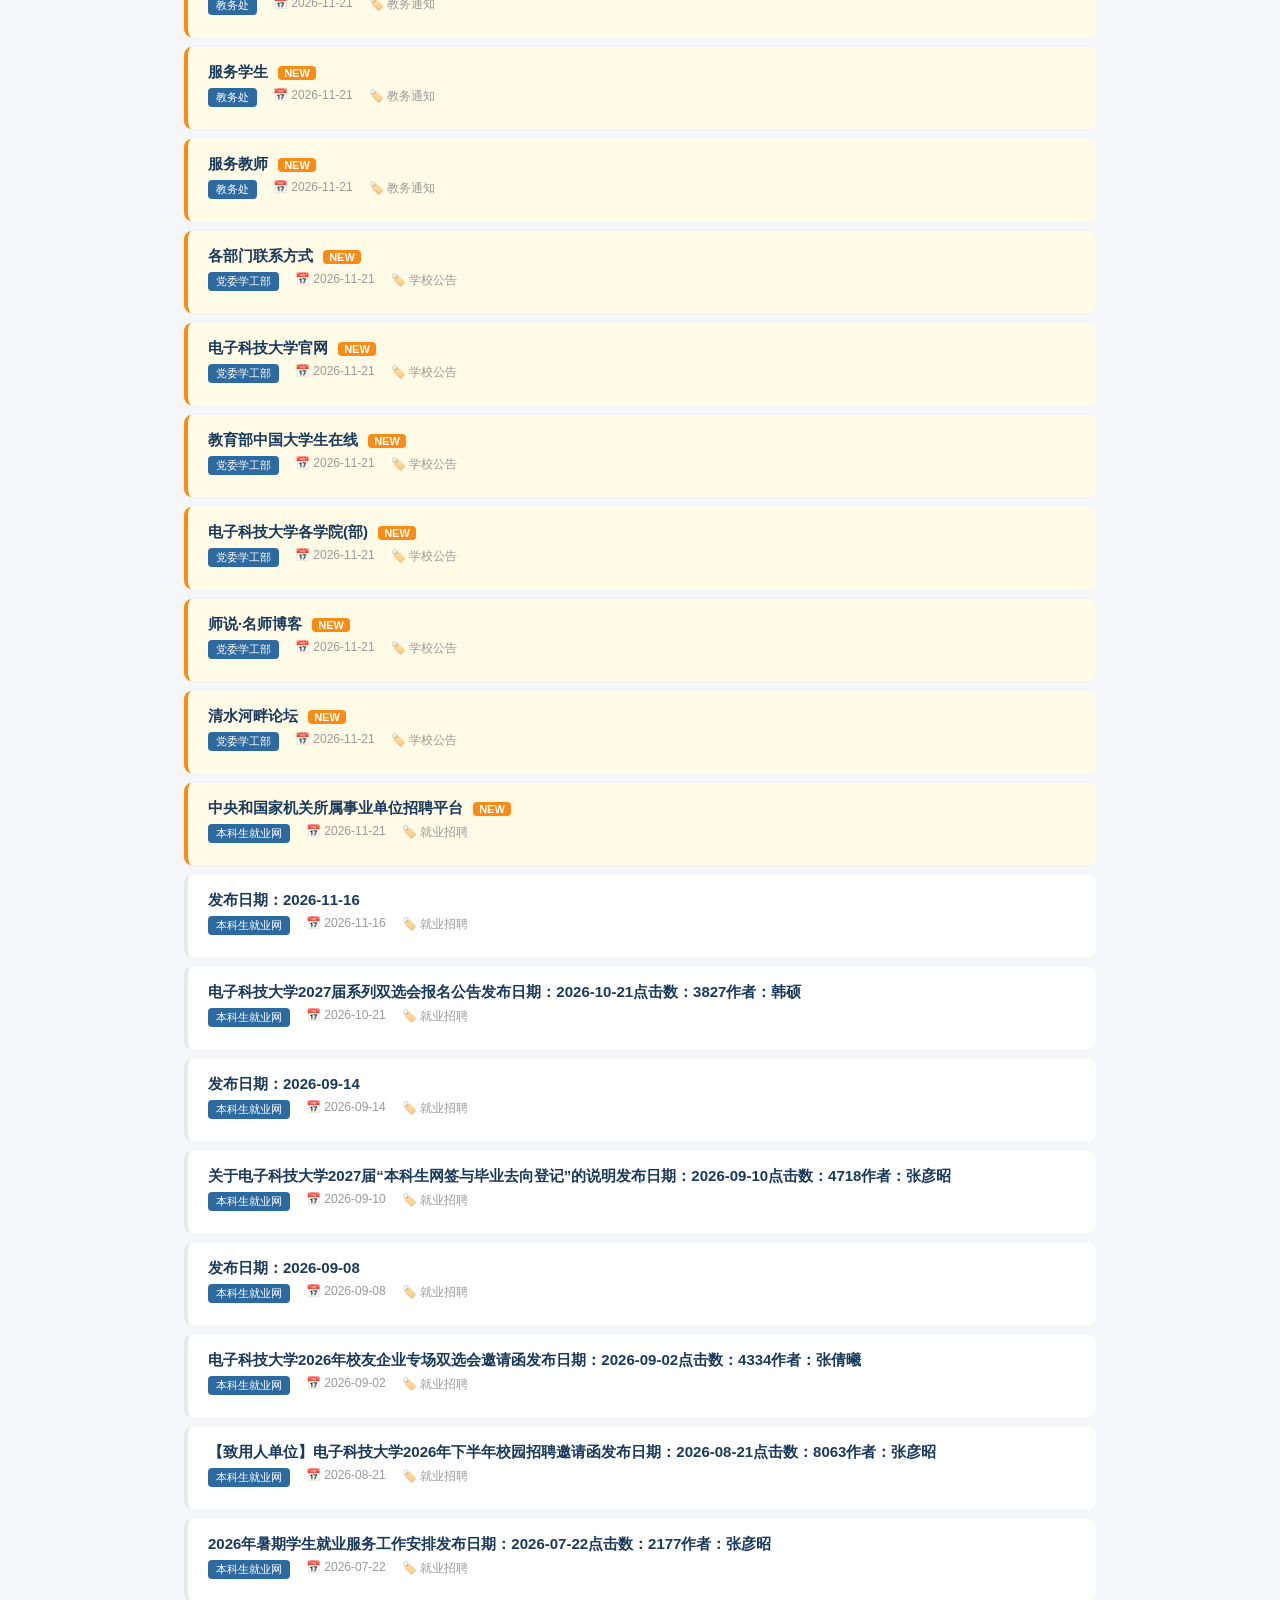
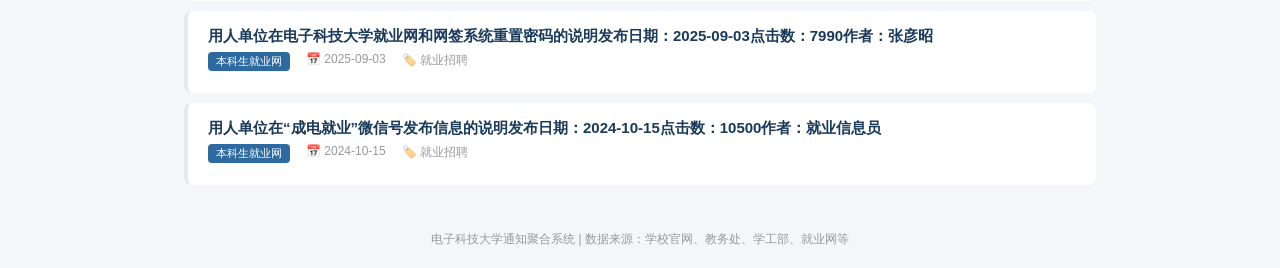
==== commit ba6cba96: "deploy: b973c8e9196642a8d449536e9bc5081eb1efbaf7" ====
--- a/index.html
+++ b/index.html
@@ -43,7 +43,7 @@
     <div class="header">
         <h1>📢 电子科技大学通知聚合</h1>
         <div class="subtitle">清水河校区 · 机电学院 · 电气工程 | 来源真实 每日更新</div>
-        <div class="stats">📊 共 <span class="num">105</span> 条通知 | 🕐 更新于 2026-11-14 16:24</div>
+        <div class="stats">📊 共 <span class="num">104</span> 条通知 | 🕐 更新于 2026-11-21 05:55</div>
     </div>
     <div class="search-bar">
         <input type="text" id="searchInput" onkeyup="searchNotices()" placeholder="🔍 搜索通知标题...">
@@ -171,6 +171,15 @@
             </div>
             <div class="notice-summary"></div>
         </li>
+        <li class="notice-item " onclick="window.open('https://xgb.uestc.edu.cn/notice/detail/be772a7301d1473fa3fb153c0ed1fbdd', '_blank')">
+            <div class="notice-title">19 2026-11关于开展电子科技大学第十二届校园网络文化节网络文化作品征集展示活动的通知 </div>
+            <div class="notice-meta">
+                <span class="notice-source">党委学工部</span>
+                <span>📅 26-11</span>
+                <span>🏷️ 学校公告</span>
+            </div>
+            <div class="notice-summary"></div>
+        </li>
         <li class="notice-item " onclick="window.open('https://www.jwc.uestc.edu.cn/nry.jsp?urltype=news.NewsContentUrl&wbtreeid=1122&wbnewsid=23244', '_blank')">
             <div class="notice-title">29 2026-10 【教材公告】 关于2026年电子科技大学数字教材建设专项计划申报的通知 </div>
             <div class="notice-meta">
@@ -207,15 +216,6 @@
             </div>
             <div class="notice-summary"></div>
         </li>
-        <li class="notice-item " onclick="window.open('https://xgb.uestc.edu.cn/notice/detail/ffb7ab222163415dbd010cb67e2cb7bf', '_blank')">
-            <div class="notice-title">12 2025-7关于开展电子科技大学第十一届校园网络文化节网络文化作品征集展示活动的通知 </div>
-            <div class="notice-meta">
-                <span class="notice-source">党委学工部</span>
-                <span>📅 25-7</span>
-                <span>🏷️ 学校公告</span>
-            </div>
-            <div class="notice-summary"></div>
-        </li>
         <li class="notice-item " onclick="window.open('https://xgb.uestc.edu.cn/notice/detail/686ae7af149c4a4fa98f938665d55e69', '_blank')">
             <div class="notice-title">26 2025-12电子科技大学（讯飞杯）首届智能体创意大赛 </div>
             <div class="notice-meta">
@@ -234,11 +234,38 @@
             </div>
             <div class="notice-summary"></div>
         </li>
+        <li class="notice-item is-new" onclick="window.open('https://news.uestc.edu.cn/info/1015/45669.htm', '_blank')">
+            <div class="notice-title">教学工作坊：教学能力提升系列讲座（一） <span class="new-badge">NEW</span></div>
+            <div class="notice-meta">
+                <span class="notice-source">学校主站</span>
+                <span>📅 2026-11-21</span>
+                <span>🏷️ 学校公告</span>
+            </div>
+            <div class="notice-summary"></div>
+        </li>
+        <li class="notice-item is-new" onclick="window.open('https://news.uestc.edu.cn/info/1015/45677.htm', '_blank')">
+            <div class="notice-title">学者论坛：基于深度神经网络重参数化的地震走时和大地电磁成像 <span class="new-badge">NEW</span></div>
+            <div class="notice-meta">
+                <span class="notice-source">学校主站</span>
+                <span>📅 2026-11-21</span>
+                <span>🏷️ 学校公告</span>
+            </div>
+            <div class="notice-summary"></div>
+        </li>
+        <li class="notice-item is-new" onclick="window.open('https://news.uestc.edu.cn/info/1015/45586.htm', '_blank')">
+            <div class="notice-title">创·见·未来！第六届新工科教育学生作品展 <span class="new-badge">NEW</span></div>
+            <div class="notice-meta">
+                <span class="notice-source">学校主站</span>
+                <span>📅 2026-11-21</span>
+                <span>🏷️ 学校公告</span>
+            </div>
+            <div class="notice-summary"></div>
+        </li>
         <li class="notice-item is-new" onclick="window.open('https://news.uestc.edu.cn/info/1015/45363.htm', '_blank')">
             <div class="notice-title">「人文×科技」思想者讲坛第四十四期讲座预告 <span class="new-badge">NEW</span></div>
             <div class="notice-meta">
                 <span class="notice-source">学校主站</span>
-                <span>📅 2026-11-14</span>
+                <span>📅 2026-11-21</span>
                 <span>🏷️ 学校公告</span>
             </div>
             <div class="notice-summary"></div>
@@ -247,7 +274,7 @@
             <div class="notice-title">学者论坛：SIRI—— Tensor Rank Selection via Stability Index with Random Initializations <span class="new-badge">NEW</span></div>
             <div class="notice-meta">
                 <span class="notice-source">学校主站</span>
-                <span>📅 2026-11-14</span>
+                <span>📅 2026-11-21</span>
                 <span>🏷️ 学校公告</span>
             </div>
             <div class="notice-summary"></div>
@@ -256,7 +283,7 @@
             <div class="notice-title">学者论坛：从 Hopfield 网络到非 BP 算法——非传统学习规则的探索 <span class="new-badge">NEW</span></div>
             <div class="notice-meta">
                 <span class="notice-source">学校主站</span>
-                <span>📅 2026-11-14</span>
+                <span>📅 2026-11-21</span>
                 <span>🏷️ 学校公告</span>
             </div>
             <div class="notice-summary"></div>
@@ -265,7 +292,7 @@
             <div class="notice-title">「人文×科技」思想者讲坛第四十三期讲座预告 <span class="new-badge">NEW</span></div>
             <div class="notice-meta">
                 <span class="notice-source">学校主站</span>
-                <span>📅 2026-11-14</span>
+                <span>📅 2026-11-21</span>
                 <span>🏷️ 学校公告</span>
             </div>
             <div class="notice-summary"></div>
@@ -274,7 +301,7 @@
             <div class="notice-title">名师讲堂：天问一号科学研究进展 <span class="new-badge">NEW</span></div>
             <div class="notice-meta">
                 <span class="notice-source">学校主站</span>
-                <span>📅 2026-11-14</span>
+                <span>📅 2026-11-21</span>
                 <span>🏷️ 学校公告</span>
             </div>
             <div class="notice-summary"></div>
@@ -283,7 +310,7 @@
             <div class="notice-title">「人文×科技」思想者论坛第四十一期讲座预告 <span class="new-badge">NEW</span></div>
             <div class="notice-meta">
                 <span class="notice-source">学校主站</span>
-                <span>📅 2026-11-14</span>
+                <span>📅 2026-11-21</span>
                 <span>🏷️ 学校公告</span>
             </div>
             <div class="notice-summary"></div>
@@ -292,7 +319,7 @@
             <div class="notice-title">学者论坛：先进电池基础科学与关键技术挑战 <span class="new-badge">NEW</span></div>
             <div class="notice-meta">
                 <span class="notice-source">学校主站</span>
-                <span>📅 2026-11-14</span>
+                <span>📅 2026-11-21</span>
                 <span>🏷️ 学校公告</span>
             </div>
             <div class="notice-summary"></div>
@@ -301,7 +328,7 @@
             <div class="notice-title">名师讲堂：Small Droplets, Big Chemistry: Reactivity at Water and Organic Interfaces <span class="new-badge">NEW</span></div>
             <div class="notice-meta">
                 <span class="notice-source">学校主站</span>
-                <span>📅 2026-11-14</span>
+                <span>📅 2026-11-21</span>
                 <span>🏷️ 学校公告</span>
             </div>
             <div class="notice-summary"></div>
@@ -310,7 +337,7 @@
             <div class="notice-title">学者论坛：复杂体系量子物态超快调控和探测 <span class="new-badge">NEW</span></div>
             <div class="notice-meta">
                 <span class="notice-source">学校主站</span>
-                <span>📅 2026-11-14</span>
+                <span>📅 2026-11-21</span>
                 <span>🏷️ 学校公告</span>
             </div>
             <div class="notice-summary"></div>
@@ -319,7 +346,7 @@
             <div class="notice-title">学者论坛：光子莫尔晶格中光波的局域和输运 <span class="new-badge">NEW</span></div>
             <div class="notice-meta">
                 <span class="notice-source">学校主站</span>
-                <span>📅 2026-11-14</span>
+                <span>📅 2026-11-21</span>
                 <span>🏷️ 学校公告</span>
             </div>
             <div class="notice-summary"></div>
@@ -328,7 +355,7 @@
             <div class="notice-title">学者论坛：Pickup Opportunity as Resource A Probabilistic Approach for Demand-Aware Ride-Sharing Optimization <span class="new-badge">NEW</span></div>
             <div class="notice-meta">
                 <span class="notice-source">学校主站</span>
-                <span>📅 2026-11-14</span>
+                <span>📅 2026-11-21</span>
                 <span>🏷️ 学校公告</span>
             </div>
             <div class="notice-summary"></div>
@@ -337,7 +364,7 @@
             <div class="notice-title">学者论坛：Finite-Time Singularity Formation for Supercritical Evolution Equations <span class="new-badge">NEW</span></div>
             <div class="notice-meta">
                 <span class="notice-source">学校主站</span>
-                <span>📅 2026-11-14</span>
+                <span>📅 2026-11-21</span>
                 <span>🏷️ 学校公告</span>
             </div>
             <div class="notice-summary"></div>
@@ -346,34 +373,7 @@
             <div class="notice-title">「人文×科技」思想者论坛第三十九期讲座预告 <span class="new-badge">NEW</span></div>
             <div class="notice-meta">
                 <span class="notice-source">学校主站</span>
-                <span>📅 2026-11-14</span>
-                <span>🏷️ 学校公告</span>
-            </div>
-            <div class="notice-summary"></div>
-        </li>
-        <li class="notice-item is-new" onclick="window.open('https://news.uestc.edu.cn/info/1015/44334.htm', '_blank')">
-            <div class="notice-title">名师讲堂：From Perception to Control: Learning-Based Approaches and Algorithmic Enhancements <span class="new-badge">NEW</span></div>
-            <div class="notice-meta">
-                <span class="notice-source">学校主站</span>
-                <span>📅 2026-11-14</span>
-                <span>🏷️ 学校公告</span>
-            </div>
-            <div class="notice-summary"></div>
-        </li>
-        <li class="notice-item is-new" onclick="window.open('https://news.uestc.edu.cn/info/1015/44210.htm', '_blank')">
-            <div class="notice-title">学者论坛：宇宙的物质不对称: 被低能参数"锁死"的轻子生成(Leptogenesis Determined by Low Energy Parameters) <span class="new-badge">NEW</span></div>
-            <div class="notice-meta">
-                <span class="notice-source">学校主站</span>
-                <span>📅 2026-11-14</span>
-                <span>🏷️ 学校公告</span>
-            </div>
-            <div class="notice-summary"></div>
-        </li>
-        <li class="notice-item is-new" onclick="window.open('https://news.uestc.edu.cn/info/1015/44216.htm', '_blank')">
-            <div class="notice-title">成电讲坛 | 中国科学院院士徐星：书写恐龙王国的奇迹 <span class="new-badge">NEW</span></div>
-            <div class="notice-meta">
-                <span class="notice-source">学校主站</span>
-                <span>📅 2026-11-14</span>
+                <span>📅 2026-11-21</span>
                 <span>🏷️ 学校公告</span>
             </div>
             <div class="notice-summary"></div>
@@ -382,16 +382,7 @@
             <div class="notice-title">成电学子“精彩各不同”的一天系列VLOG（第二季） <span class="new-badge">NEW</span></div>
             <div class="notice-meta">
                 <span class="notice-source">学校主站</span>
-                <span>📅 2026-11-14</span>
-                <span>🏷️ 学校公告</span>
-            </div>
-            <div class="notice-summary"></div>
-        </li>
-        <li class="notice-item is-new" onclick="window.open('https://news.uestc.edu.cn/info/1013/38453.htm', '_blank')">
-            <div class="notice-title">成电学子“精彩各不同”的一天系列VLOG（第一季） <span class="new-badge">NEW</span></div>
-            <div class="notice-meta">
-                <span class="notice-source">学校主站</span>
-                <span>📅 2026-11-14</span>
+                <span>📅 2026-11-21</span>
                 <span>🏷️ 学校公告</span>
             </div>
             <div class="notice-summary"></div>
@@ -400,7 +391,7 @@
             <div class="notice-title">庆祝电子科技大学建校70周年大会举行 <span class="new-badge">NEW</span></div>
             <div class="notice-meta">
                 <span class="notice-source">学校主站</span>
-                <span>📅 2026-11-14</span>
+                <span>📅 2026-11-21</span>
                 <span>🏷️ 学校公告</span>
             </div>
             <div class="notice-summary"></div>
@@ -409,7 +400,7 @@
             <div class="notice-title">电子科技大学九里堤校区未来产业科技园开园 <span class="new-badge">NEW</span></div>
             <div class="notice-meta">
                 <span class="notice-source">学校主站</span>
-                <span>📅 2026-11-14</span>
+                <span>📅 2026-11-21</span>
                 <span>🏷️ 学校公告</span>
             </div>
             <div class="notice-summary"></div>
@@ -418,7 +409,7 @@
             <div class="notice-title">全国人大常委会副委员长、农工党中央主席何维来校调研 <span class="new-badge">NEW</span></div>
             <div class="notice-meta">
                 <span class="notice-source">学校主站</span>
-                <span>📅 2026-11-14</span>
+                <span>📅 2026-11-21</span>
                 <span>🏷️ 学校公告</span>
             </div>
             <div class="notice-summary"></div>
@@ -427,7 +418,7 @@
             <div class="notice-title">四川省委书记王晓晖看望慰问我校教师 向全省广大教师和教育工作者致以节日祝福和诚挚问候 <span class="new-badge">NEW</span></div>
             <div class="notice-meta">
                 <span class="notice-source">学校主站</span>
-                <span>📅 2026-11-14</span>
+                <span>📅 2026-11-21</span>
                 <span>🏷️ 学校公告</span>
             </div>
             <div class="notice-summary"></div>
@@ -436,7 +427,7 @@
             <div class="notice-title">学校举行2026年教师节表彰大会 <span class="new-badge">NEW</span></div>
             <div class="notice-meta">
                 <span class="notice-source">学校主站</span>
-                <span>📅 2026-11-14</span>
+                <span>📅 2026-11-21</span>
                 <span>🏷️ 学校公告</span>
             </div>
             <div class="notice-summary"></div>
@@ -445,7 +436,7 @@
             <div class="notice-title">学校召开会议总结树立和践行正确政绩观学习教育 <span class="new-badge">NEW</span></div>
             <div class="notice-meta">
                 <span class="notice-source">学校主站</span>
-                <span>📅 2026-11-14</span>
+                <span>📅 2026-11-21</span>
                 <span>🏷️ 学校公告</span>
             </div>
             <div class="notice-summary"></div>
@@ -454,7 +445,7 @@
             <div class="notice-title">学校隆重举行2026级学生开学典礼 <span class="new-badge">NEW</span></div>
             <div class="notice-meta">
                 <span class="notice-source">学校主站</span>
-                <span>📅 2026-11-14</span>
+                <span>📅 2026-11-21</span>
                 <span>🏷️ 学校公告</span>
             </div>
             <div class="notice-summary"></div>
@@ -463,7 +454,7 @@
             <div class="notice-title">胡俊校长寄语2026级新生：七秩再出发 携手向未来 <span class="new-badge">NEW</span></div>
             <div class="notice-meta">
                 <span class="notice-source">学校主站</span>
-                <span>📅 2026-11-14</span>
+                <span>📅 2026-11-21</span>
                 <span>🏷️ 学校公告</span>
             </div>
             <div class="notice-summary"></div>
@@ -472,7 +463,7 @@
             <div class="notice-title">学校召开2026年秋季学期工作会暨干部培训会 <span class="new-badge">NEW</span></div>
             <div class="notice-meta">
                 <span class="notice-source">学校主站</span>
-                <span>📅 2026-11-14</span>
+                <span>📅 2026-11-21</span>
                 <span>🏷️ 学校公告</span>
             </div>
             <div class="notice-summary"></div>
@@ -481,7 +472,7 @@
             <div class="notice-title">学校召开领导班子务虚会暨党委中心组集体学习会议 <span class="new-badge">NEW</span></div>
             <div class="notice-meta">
                 <span class="notice-source">学校主站</span>
-                <span>📅 2026-11-14</span>
+                <span>📅 2026-11-21</span>
                 <span>🏷️ 学校公告</span>
             </div>
             <div class="notice-summary"></div>
@@ -490,7 +481,7 @@
             <div class="notice-title">登录入口 <span class="new-badge">NEW</span></div>
             <div class="notice-meta">
                 <span class="notice-source">教务处</span>
-                <span>📅 2026-11-14</span>
+                <span>📅 2026-11-21</span>
                 <span>🏷️ 教务通知</span>
             </div>
             <div class="notice-summary"></div>
@@ -499,7 +490,7 @@
             <div class="notice-title">部门概况 <span class="new-badge">NEW</span></div>
             <div class="notice-meta">
                 <span class="notice-source">教务处</span>
-                <span>📅 2026-11-14</span>
+                <span>📅 2026-11-21</span>
                 <span>🏷️ 教务通知</span>
             </div>
             <div class="notice-summary"></div>
@@ -508,7 +499,7 @@
             <div class="notice-title">部门简介 <span class="new-badge">NEW</span></div>
             <div class="notice-meta">
                 <span class="notice-source">教务处</span>
-                <span>📅 2026-11-14</span>
+                <span>📅 2026-11-21</span>
                 <span>🏷️ 教务通知</span>
             </div>
             <div class="notice-summary"></div>
@@ -517,7 +508,7 @@
             <div class="notice-title">部门领导 <span class="new-badge">NEW</span></div>
             <div class="notice-meta">
                 <span class="notice-source">教务处</span>
-                <span>📅 2026-11-14</span>
+                <span>📅 2026-11-21</span>
                 <span>🏷️ 教务通知</span>
             </div>
             <div class="notice-summary"></div>
@@ -526,7 +517,7 @@
             <div class="notice-title">内设机构 <span class="new-badge">NEW</span></div>
             <div class="notice-meta">
                 <span class="notice-source">教务处</span>
-                <span>📅 2026-11-14</span>
+                <span>📅 2026-11-21</span>
                 <span>🏷️ 教务通知</span>
             </div>
             <div class="notice-summary"></div>
@@ -535,7 +526,7 @@
             <div class="notice-title">教学管理 <span class="new-badge">NEW</span></div>
             <div class="notice-meta">
                 <span class="notice-source">教务处</span>
-                <span>📅 2026-11-14</span>
+                <span>📅 2026-11-21</span>
                 <span>🏷️ 教务通知</span>
             </div>
             <div class="notice-summary"></div>
@@ -544,7 +535,7 @@
             <div class="notice-title">教学管理系统 <span class="new-badge">NEW</span></div>
             <div class="notice-meta">
                 <span class="notice-source">教务处</span>
-                <span>📅 2026-11-14</span>
+                <span>📅 2026-11-21</span>
                 <span>🏷️ 教务通知</span>
             </div>
             <div class="notice-summary"></div>
@@ -553,7 +544,7 @@
             <div class="notice-title">学籍查询与注册 <span class="new-badge">NEW</span></div>
             <div class="notice-meta">
                 <span class="notice-source">教务处</span>
-                <span>📅 2026-11-14</span>
+                <span>📅 2026-11-21</span>
                 <span>🏷️ 教务通知</span>
             </div>
             <div class="notice-summary"></div>
@@ -562,7 +553,7 @@
             <div class="notice-title">教改教研 <span class="new-badge">NEW</span></div>
             <div class="notice-meta">
                 <span class="notice-source">教务处</span>
-                <span>📅 2026-11-14</span>
+                <span>📅 2026-11-21</span>
                 <span>🏷️ 教务通知</span>
             </div>
             <div class="notice-summary"></div>
@@ -571,7 +562,7 @@
             <div class="notice-title">教学成果 <span class="new-badge">NEW</span></div>
             <div class="notice-meta">
                 <span class="notice-source">教务处</span>
-                <span>📅 2026-11-14</span>
+                <span>📅 2026-11-21</span>
                 <span>🏷️ 教务通知</span>
             </div>
             <div class="notice-summary"></div>
@@ -580,7 +571,7 @@
             <div class="notice-title">教改项目 <span class="new-badge">NEW</span></div>
             <div class="notice-meta">
                 <span class="notice-source">教务处</span>
-                <span>📅 2026-11-14</span>
+                <span>📅 2026-11-21</span>
                 <span>🏷️ 教务通知</span>
             </div>
             <div class="notice-summary"></div>
@@ -589,7 +580,7 @@
             <div class="notice-title">课程建设 <span class="new-badge">NEW</span></div>
             <div class="notice-meta">
                 <span class="notice-source">教务处</span>
-                <span>📅 2026-11-14</span>
+                <span>📅 2026-11-21</span>
                 <span>🏷️ 教务通知</span>
             </div>
             <div class="notice-summary"></div>
@@ -598,7 +589,7 @@
             <div class="notice-title">教材建设 <span class="new-badge">NEW</span></div>
             <div class="notice-meta">
                 <span class="notice-source">教务处</span>
-                <span>📅 2026-11-14</span>
+                <span>📅 2026-11-21</span>
                 <span>🏷️ 教务通知</span>
             </div>
             <div class="notice-summary"></div>
@@ -607,7 +598,7 @@
             <div class="notice-title">教学奖励 <span class="new-badge">NEW</span></div>
             <div class="notice-meta">
                 <span class="notice-source">教务处</span>
-                <span>📅 2026-11-14</span>
+                <span>📅 2026-11-21</span>
                 <span>🏷️ 教务通知</span>
             </div>
             <div class="notice-summary"></div>
@@ -616,7 +607,7 @@
             <div class="notice-title">本科教学关键岗位 <span class="new-badge">NEW</span></div>
             <div class="notice-meta">
                 <span class="notice-source">教务处</span>
-                <span>📅 2026-11-14</span>
+                <span>📅 2026-11-21</span>
                 <span>🏷️ 教务通知</span>
             </div>
             <div class="notice-summary"></div>
@@ -625,7 +616,7 @@
             <div class="notice-title">质量保障 <span class="new-badge">NEW</span></div>
             <div class="notice-meta">
                 <span class="notice-source">教务处</span>
-                <span>📅 2026-11-14</span>
+                <span>📅 2026-11-21</span>
                 <span>🏷️ 教务通知</span>
             </div>
             <div class="notice-summary"></div>
@@ -634,7 +625,7 @@
             <div class="notice-title">教学评估 <span class="new-badge">NEW</span></div>
             <div class="notice-meta">
                 <span class="notice-source">教务处</span>
-                <span>📅 2026-11-14</span>
+                <span>📅 2026-11-21</span>
                 <span>🏷️ 教务通知</span>
             </div>
             <div class="notice-summary"></div>
@@ -643,7 +634,7 @@
             <div class="notice-title">质量评价 <span class="new-badge">NEW</span></div>
             <div class="notice-meta">
                 <span class="notice-source">教务处</span>
-                <span>📅 2026-11-14</span>
+                <span>📅 2026-11-21</span>
                 <span>🏷️ 教务通知</span>
             </div>
             <div class="notice-summary"></div>
@@ -652,7 +643,7 @@
             <div class="notice-title">教学检查 <span class="new-badge">NEW</span></div>
             <div class="notice-meta">
                 <span class="notice-source">教务处</span>
-                <span>📅 2026-11-14</span>
+                <span>📅 2026-11-21</span>
                 <span>🏷️ 教务通知</span>
             </div>
             <div class="notice-summary"></div>
@@ -661,7 +652,7 @@
             <div class="notice-title">教学准入 <span class="new-badge">NEW</span></div>
             <div class="notice-meta">
                 <span class="notice-source">教务处</span>
-                <span>📅 2026-11-14</span>
+                <span>📅 2026-11-21</span>
                 <span>🏷️ 教务通知</span>
             </div>
             <div class="notice-summary"></div>
@@ -670,7 +661,7 @@
             <div class="notice-title">实践教学 <span class="new-badge">NEW</span></div>
             <div class="notice-meta">
                 <span class="notice-source">教务处</span>
-                <span>📅 2026-11-14</span>
+                <span>📅 2026-11-21</span>
                 <span>🏷️ 教务通知</span>
             </div>
             <div class="notice-summary"></div>
@@ -679,7 +670,7 @@
             <div class="notice-title">实验教学中心 <span class="new-badge">NEW</span></div>
             <div class="notice-meta">
                 <span class="notice-source">教务处</span>
-                <span>📅 2026-11-14</span>
+                <span>📅 2026-11-21</span>
                 <span>🏷️ 教务通知</span>
             </div>
             <div class="notice-summary"></div>
@@ -688,7 +679,7 @@
             <div class="notice-title">实验教学 <span class="new-badge">NEW</span></div>
             <div class="notice-meta">
                 <span class="notice-source">教务处</span>
-                <span>📅 2026-11-14</span>
+                <span>📅 2026-11-21</span>
                 <span>🏷️ 教务通知</span>
             </div>
             <div class="notice-summary"></div>
@@ -697,7 +688,7 @@
             <div class="notice-title">创新教育 <span class="new-badge">NEW</span></div>
             <div class="notice-meta">
                 <span class="notice-source">教务处</span>
-                <span>📅 2026-11-14</span>
+                <span>📅 2026-11-21</span>
                 <span>🏷️ 教务通知</span>
             </div>
             <div class="notice-summary"></div>
@@ -706,7 +697,7 @@
             <div class="notice-title">教学改革 <span class="new-badge">NEW</span></div>
             <div class="notice-meta">
                 <span class="notice-source">教务处</span>
-                <span>📅 2026-11-14</span>
+                <span>📅 2026-11-21</span>
                 <span>🏷️ 教务通知</span>
             </div>
             <div class="notice-summary"></div>
@@ -715,7 +706,7 @@
             <div class="notice-title">国际交流 <span class="new-badge">NEW</span></div>
             <div class="notice-meta">
                 <span class="notice-source">教务处</span>
-                <span>📅 2026-11-14</span>
+                <span>📅 2026-11-21</span>
                 <span>🏷️ 教务通知</span>
             </div>
             <div class="notice-summary"></div>
@@ -724,7 +715,7 @@
             <div class="notice-title">出国（境）留学项目 <span class="new-badge">NEW</span></div>
             <div class="notice-meta">
                 <span class="notice-source">教务处</span>
-                <span>📅 2026-11-14</span>
+                <span>📅 2026-11-21</span>
                 <span>🏷️ 教务通知</span>
             </div>
             <div class="notice-summary"></div>
@@ -733,7 +724,7 @@
             <div class="notice-title">学分转换政策 <span class="new-badge">NEW</span></div>
             <div class="notice-meta">
                 <span class="notice-source">教务处</span>
-                <span>📅 2026-11-14</span>
+                <span>📅 2026-11-21</span>
                 <span>🏷️ 教务通知</span>
             </div>
             <div class="notice-summary"></div>
@@ -742,7 +733,7 @@
             <div class="notice-title">招生信息 <span class="new-badge">NEW</span></div>
             <div class="notice-meta">
                 <span class="notice-source">教务处</span>
-                <span>📅 2026-11-14</span>
+                <span>📅 2026-11-21</span>
                 <span>🏷️ 教务通知</span>
             </div>
             <div class="notice-summary"></div>
@@ -751,7 +742,7 @@
             <div class="notice-title">政策法规 <span class="new-badge">NEW</span></div>
             <div class="notice-meta">
                 <span class="notice-source">教务处</span>
-                <span>📅 2026-11-14</span>
+                <span>📅 2026-11-21</span>
                 <span>🏷️ 教务通知</span>
             </div>
             <div class="notice-summary"></div>
@@ -760,7 +751,7 @@
             <div class="notice-title">法律法规政策 <span class="new-badge">NEW</span></div>
             <div class="notice-meta">
                 <span class="notice-source">教务处</span>
-                <span>📅 2026-11-14</span>
+                <span>📅 2026-11-21</span>
                 <span>🏷️ 教务通知</span>
             </div>
             <div class="notice-summary"></div>
@@ -769,7 +760,7 @@
             <div class="notice-title">学校规章制度 <span class="new-badge">NEW</span></div>
             <div class="notice-meta">
                 <span class="notice-source">教务处</span>
-                <span>📅 2026-11-14</span>
+                <span>📅 2026-11-21</span>
                 <span>🏷️ 教务通知</span>
             </div>
             <div class="notice-summary"></div>
@@ -778,7 +769,7 @@
             <div class="notice-title">办事指南 <span class="new-badge">NEW</span></div>
             <div class="notice-meta">
                 <span class="notice-source">教务处</span>
-                <span>📅 2026-11-14</span>
+                <span>📅 2026-11-21</span>
                 <span>🏷️ 教务通知</span>
             </div>
             <div class="notice-summary"></div>
@@ -787,7 +778,7 @@
             <div class="notice-title">学生专区 <span class="new-badge">NEW</span></div>
             <div class="notice-meta">
                 <span class="notice-source">教务处</span>
-                <span>📅 2026-11-14</span>
+                <span>📅 2026-11-21</span>
                 <span>🏷️ 教务通知</span>
             </div>
             <div class="notice-summary"></div>
@@ -796,7 +787,7 @@
             <div class="notice-title">教师专区 <span class="new-badge">NEW</span></div>
             <div class="notice-meta">
                 <span class="notice-source">教务处</span>
-                <span>📅 2026-11-14</span>
+                <span>📅 2026-11-21</span>
                 <span>🏷️ 教务通知</span>
             </div>
             <div class="notice-summary"></div>
@@ -805,7 +796,7 @@
             <div class="notice-title">家长专区 <span class="new-badge">NEW</span></div>
             <div class="notice-meta">
                 <span class="notice-source">教务处</span>
-                <span>📅 2026-11-14</span>
+                <span>📅 2026-11-21</span>
                 <span>🏷️ 教务通知</span>
             </div>
             <div class="notice-summary"></div>
@@ -814,7 +805,7 @@
             <div class="notice-title">毕业生专区 <span class="new-badge">NEW</span></div>
             <div class="notice-meta">
                 <span class="notice-source">教务处</span>
-                <span>📅 2026-11-14</span>
+                <span>📅 2026-11-21</span>
                 <span>🏷️ 教务通知</span>
             </div>
             <div class="notice-summary"></div>
@@ -823,7 +814,7 @@
             <div class="notice-title">资料下载 <span class="new-badge">NEW</span></div>
             <div class="notice-meta">
                 <span class="notice-source">教务处</span>
-                <span>📅 2026-11-14</span>
+                <span>📅 2026-11-21</span>
                 <span>🏷️ 教务通知</span>
             </div>
             <div class="notice-summary"></div>
@@ -832,7 +823,7 @@
             <div class="notice-title">服务学生 <span class="new-badge">NEW</span></div>
             <div class="notice-meta">
                 <span class="notice-source">教务处</span>
-                <span>📅 2026-11-14</span>
+                <span>📅 2026-11-21</span>
                 <span>🏷️ 教务通知</span>
             </div>
             <div class="notice-summary"></div>
@@ -841,7 +832,7 @@
             <div class="notice-title">服务教师 <span class="new-badge">NEW</span></div>
             <div class="notice-meta">
                 <span class="notice-source">教务处</span>
-                <span>📅 2026-11-14</span>
+                <span>📅 2026-11-21</span>
                 <span>🏷️ 教务通知</span>
             </div>
             <div class="notice-summary"></div>
@@ -850,7 +841,7 @@
             <div class="notice-title">各部门联系方式 <span class="new-badge">NEW</span></div>
             <div class="notice-meta">
                 <span class="notice-source">党委学工部</span>
-                <span>📅 2026-11-14</span>
+                <span>📅 2026-11-21</span>
                 <span>🏷️ 学校公告</span>
             </div>
             <div class="notice-summary"></div>
@@ -859,7 +850,7 @@
             <div class="notice-title">电子科技大学官网 <span class="new-badge">NEW</span></div>
             <div class="notice-meta">
                 <span class="notice-source">党委学工部</span>
-                <span>📅 2026-11-14</span>
+                <span>📅 2026-11-21</span>
                 <span>🏷️ 学校公告</span>
             </div>
             <div class="notice-summary"></div>
@@ -868,7 +859,7 @@
             <div class="notice-title">教育部中国大学生在线 <span class="new-badge">NEW</span></div>
             <div class="notice-meta">
                 <span class="notice-source">党委学工部</span>
-                <span>📅 2026-11-14</span>
+                <span>📅 2026-11-21</span>
                 <span>🏷️ 学校公告</span>
             </div>
             <div class="notice-summary"></div>
@@ -877,7 +868,7 @@
             <div class="notice-title">电子科技大学各学院(部) <span class="new-badge">NEW</span></div>
             <div class="notice-meta">
                 <span class="notice-source">党委学工部</span>
-                <span>📅 2026-11-14</span>
+                <span>📅 2026-11-21</span>
                 <span>🏷️ 学校公告</span>
             </div>
             <div class="notice-summary"></div>
@@ -886,7 +877,7 @@
             <div class="notice-title">师说·名师博客 <span class="new-badge">NEW</span></div>
             <div class="notice-meta">
                 <span class="notice-source">党委学工部</span>
-                <span>📅 2026-11-14</span>
+                <span>📅 2026-11-21</span>
                 <span>🏷️ 学校公告</span>
             </div>
             <div class="notice-summary"></div>
@@ -895,7 +886,7 @@
             <div class="notice-title">清水河畔论坛 <span class="new-badge">NEW</span></div>
             <div class="notice-meta">
                 <span class="notice-source">党委学工部</span>
-                <span>📅 2026-11-14</span>
+                <span>📅 2026-11-21</span>
                 <span>🏷️ 学校公告</span>
             </div>
             <div class="notice-summary"></div>
@@ -904,13 +895,22 @@
             <div class="notice-title">中央和国家机关所属事业单位招聘平台 <span class="new-badge">NEW</span></div>
             <div class="notice-meta">
                 <span class="notice-source">本科生就业网</span>
-                <span>📅 2026-11-14</span>
+                <span>📅 2026-11-21</span>
                 <span>🏷️ 就业招聘</span>
             </div>
             <div class="notice-summary"></div>
         </li>
+        <li class="notice-item " onclick="window.open('https://jiuye.uestc.edu.cn/career/news/notice/g4ge7oiwhybl', '_blank')">
+            <div class="notice-title">发布日期：2026-11-16 </div>
+            <div class="notice-meta">
+                <span class="notice-source">本科生就业网</span>
+                <span>📅 2026-11-16</span>
+                <span>🏷️ 就业招聘</span>
+            </div>
+            <div class="notice-summary"></div>
+        </li>
         <li class="notice-item " onclick="window.open('https://jiuye.uestc.edu.cn/career/news/notice/g1vodmzfidj5', '_blank')">
-            <div class="notice-title">电子科技大学2027届系列双选会报名公告发布日期：2026-10-21点击数：3151作者：韩硕 </div>
+            <div class="notice-title">电子科技大学2027届系列双选会报名公告发布日期：2026-10-21点击数：3827作者：韩硕 </div>
             <div class="notice-meta">
                 <span class="notice-source">本科生就业网</span>
                 <span>📅 2026-10-21</span>
@@ -928,7 +928,7 @@
             <div class="notice-summary"></div>
         </li>
         <li class="notice-item " onclick="window.open('https://jiuye.uestc.edu.cn/career/news/notice/fxt6uas3cmiq', '_blank')">
-            <div class="notice-title">关于电子科技大学2027届“本科生网签与毕业去向登记”的说明发布日期：2026-09-10点击数：4412作者：张彦昭 </div>
+            <div class="notice-title">关于电子科技大学2027届“本科生网签与毕业去向登记”的说明发布日期：2026-09-10点击数：4718作者：张彦昭 </div>
             <div class="notice-meta">
                 <span class="notice-source">本科生就业网</span>
                 <span>📅 2026-09-10</span>
@@ -946,7 +946,7 @@
             <div class="notice-summary"></div>
         </li>
         <li class="notice-item " onclick="window.open('https://jiuye.uestc.edu.cn/career/news/notice/fwzxb5uw4s8y', '_blank')">
-            <div class="notice-title">电子科技大学2026年校友企业专场双选会邀请函发布日期：2026-09-02点击数：4261作者：张倩曦 </div>
+            <div class="notice-title">电子科技大学2026年校友企业专场双选会邀请函发布日期：2026-09-02点击数：4334作者：张倩曦 </div>
             <div class="notice-meta">
                 <span class="notice-source">本科生就业网</span>
                 <span>📅 2026-09-02</span>
@@ -955,7 +955,7 @@
             <div class="notice-summary"></div>
         </li>
         <li class="notice-item " onclick="window.open('https://jiuye.uestc.edu.cn/career/news/notice/fvsxgrqe6jup', '_blank')">
-            <div class="notice-title">【致用人单位】电子科技大学2026年下半年校园招聘邀请函发布日期：2026-08-21点击数：7903作者：张彦昭 </div>
+            <div class="notice-title">【致用人单位】电子科技大学2026年下半年校园招聘邀请函发布日期：2026-08-21点击数：8063作者：张彦昭 </div>
             <div class="notice-meta">
                 <span class="notice-source">本科生就业网</span>
                 <span>📅 2026-08-21</span>
@@ -964,7 +964,7 @@
             <div class="notice-summary"></div>
         </li>
         <li class="notice-item " onclick="window.open('https://jiuye.uestc.edu.cn/career/news/notice/fsv82eenu7ep', '_blank')">
-            <div class="notice-title">2026年暑期学生就业服务工作安排发布日期：2026-07-22点击数：2101作者：张彦昭 </div>
+            <div class="notice-title">2026年暑期学生就业服务工作安排发布日期：2026-07-22点击数：2177作者：张彦昭 </div>
             <div class="notice-meta">
                 <span class="notice-source">本科生就业网</span>
                 <span>📅 2026-07-22</span>
@@ -972,17 +972,8 @@
             </div>
             <div class="notice-summary"></div>
         </li>
-        <li class="notice-item " onclick="window.open('https://jiuye.uestc.edu.cn/career/news/notice/fqnv8smi1m2q', '_blank')">
-            <div class="notice-title">“夏季冲刺·优企引才”四川省2026届高校毕业生线上专场招聘会发布日期：2026-06-30点击数：1947作者：曾子芸 </div>
-            <div class="notice-meta">
-                <span class="notice-source">本科生就业网</span>
-                <span>📅 2026-06-30</span>
-                <span>🏷️ 就业招聘</span>
-            </div>
-            <div class="notice-summary"></div>
-        </li>
         <li class="notice-item " onclick="window.open('https://jiuye.uestc.edu.cn/career/news/notice/evfozvx9pkaq', '_blank')">
-            <div class="notice-title">用人单位在电子科技大学就业网和网签系统重置密码的说明发布日期：2025-09-03点击数：7878作者：张彦昭 </div>
+            <div class="notice-title">用人单位在电子科技大学就业网和网签系统重置密码的说明发布日期：2025-09-03点击数：7990作者：张彦昭 </div>
             <div class="notice-meta">
                 <span class="notice-source">本科生就业网</span>
                 <span>📅 2025-09-03</span>
@@ -991,7 +982,7 @@
             <div class="notice-summary"></div>
         </li>
         <li class="notice-item " onclick="window.open('https://jiuye.uestc.edu.cn/career/news/notice/eqx2u597n476', '_blank')">
-            <div class="notice-title">用人单位在“成电就业”微信号发布信息的说明发布日期：2024-10-15点击数：10427作者：就业信息员 </div>
+            <div class="notice-title">用人单位在“成电就业”微信号发布信息的说明发布日期：2024-10-15点击数：10500作者：就业信息员 </div>
             <div class="notice-meta">
                 <span class="notice-source">本科生就业网</span>
                 <span>📅 2024-10-15</span>
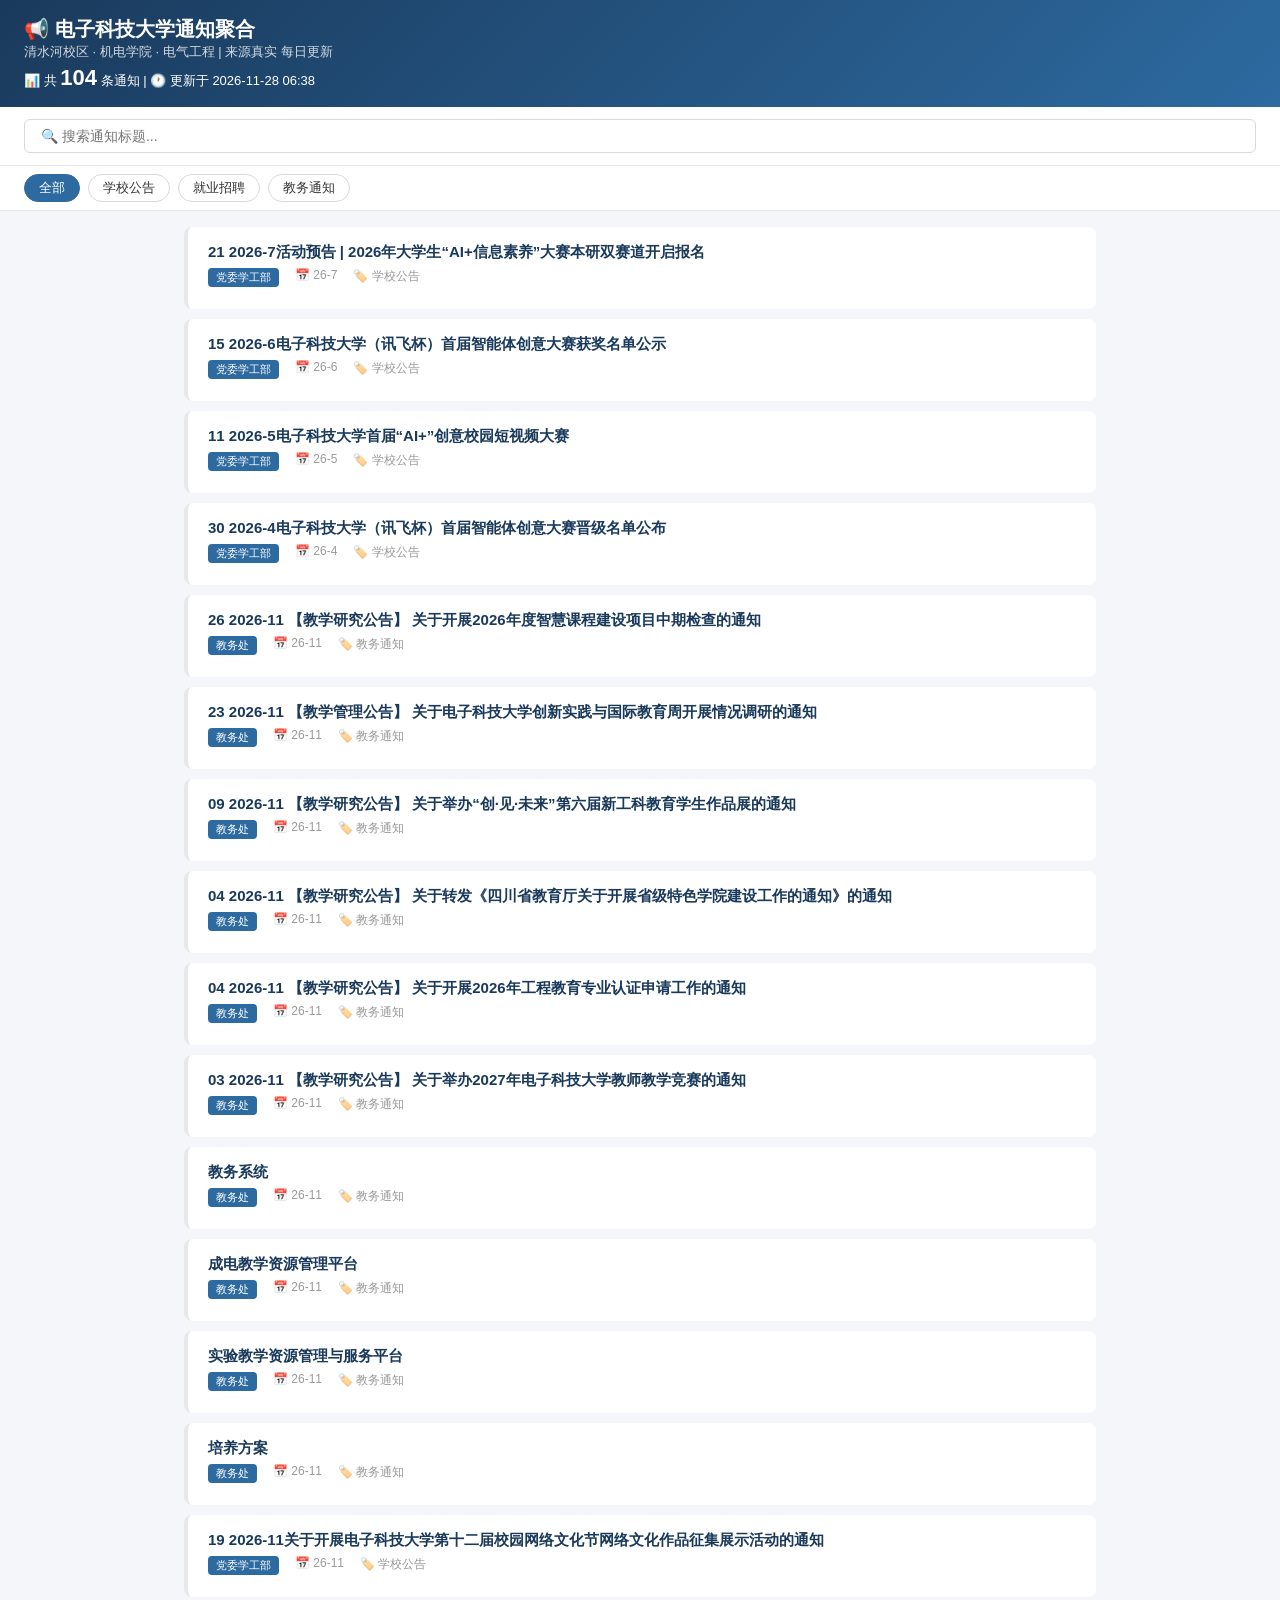
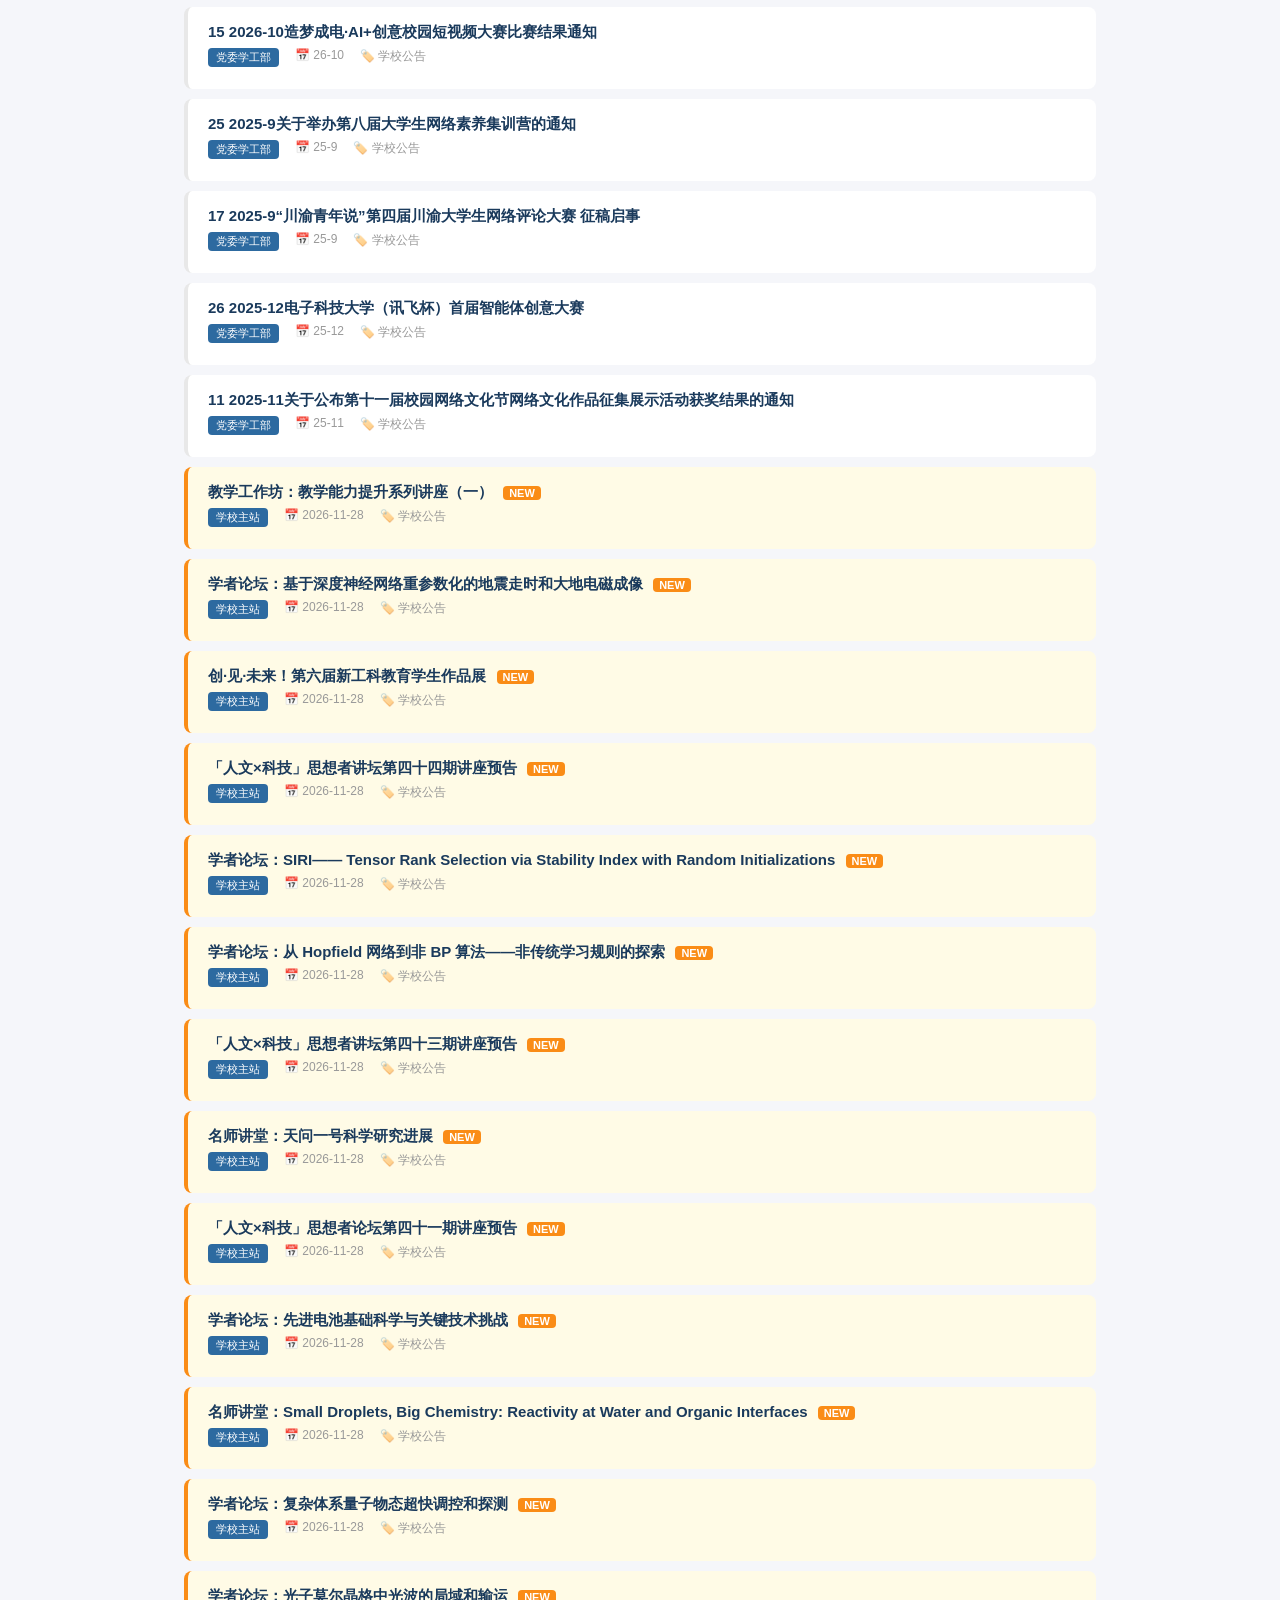
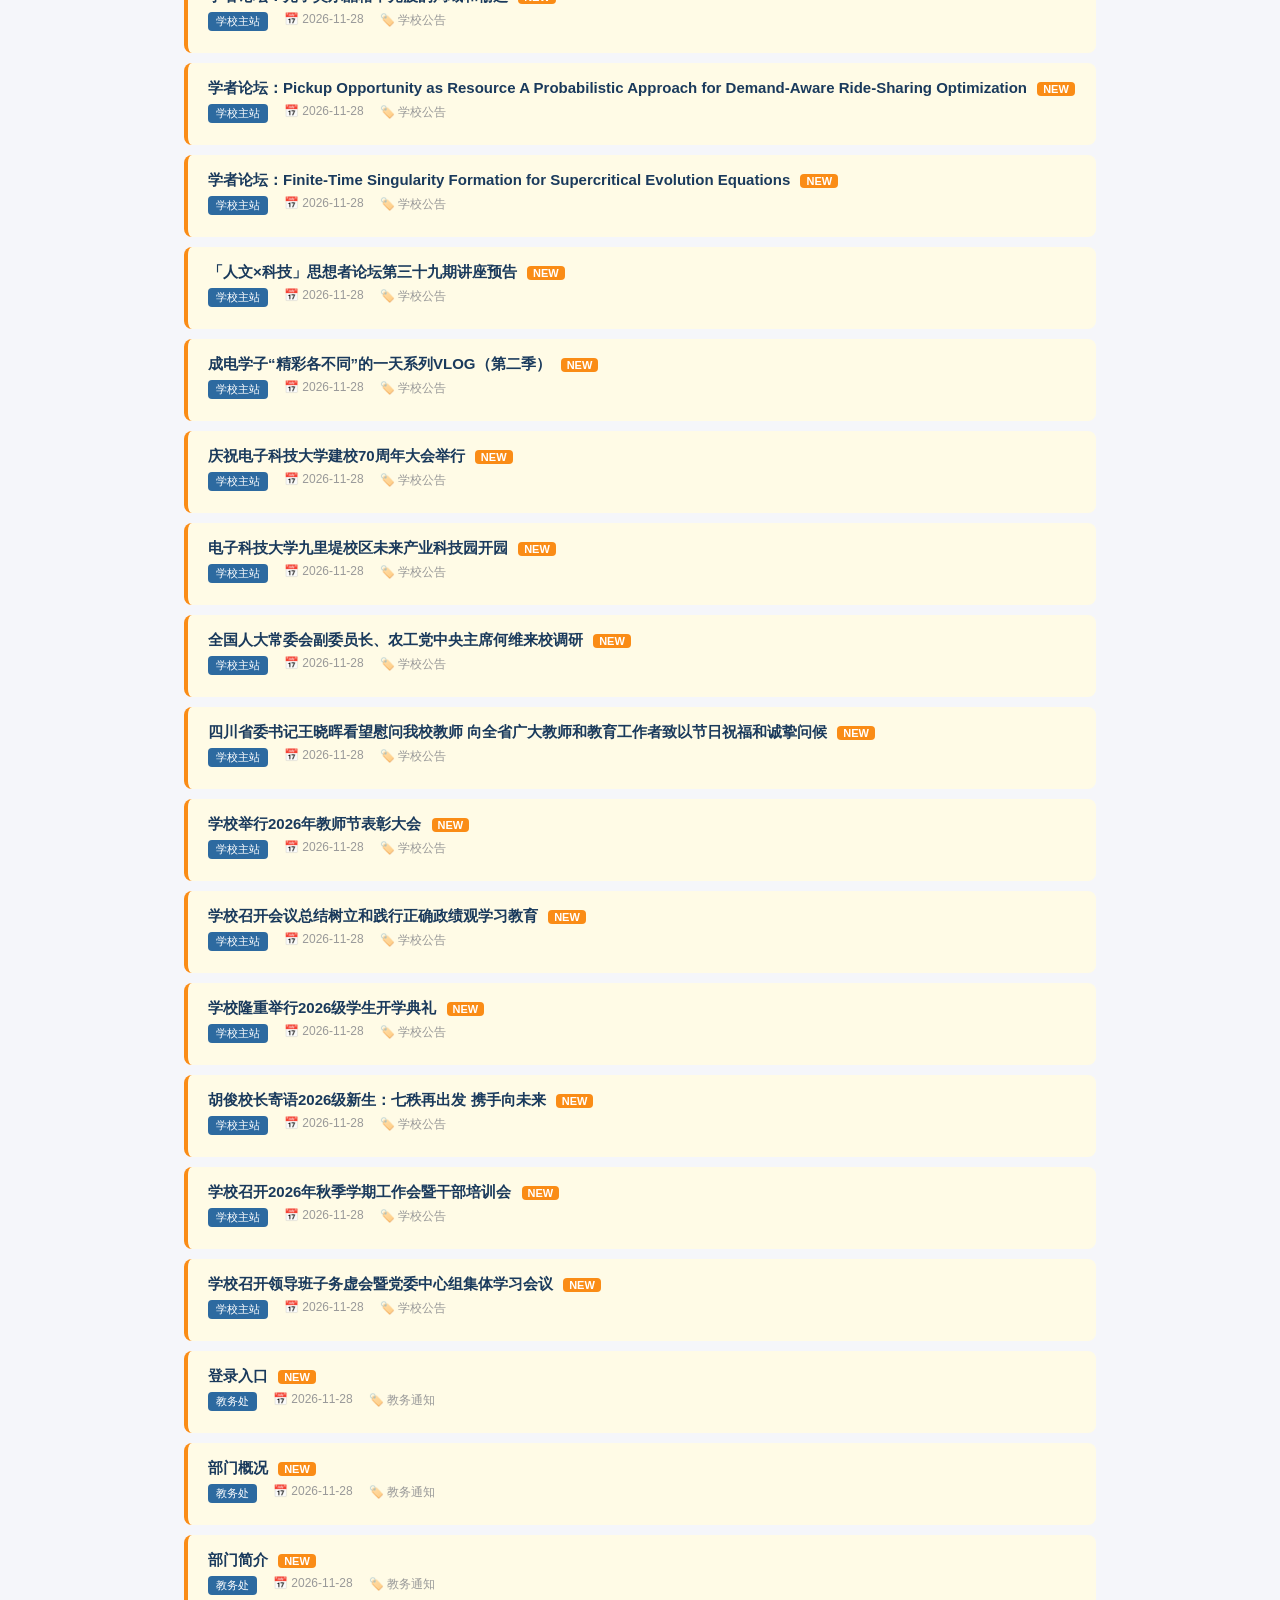
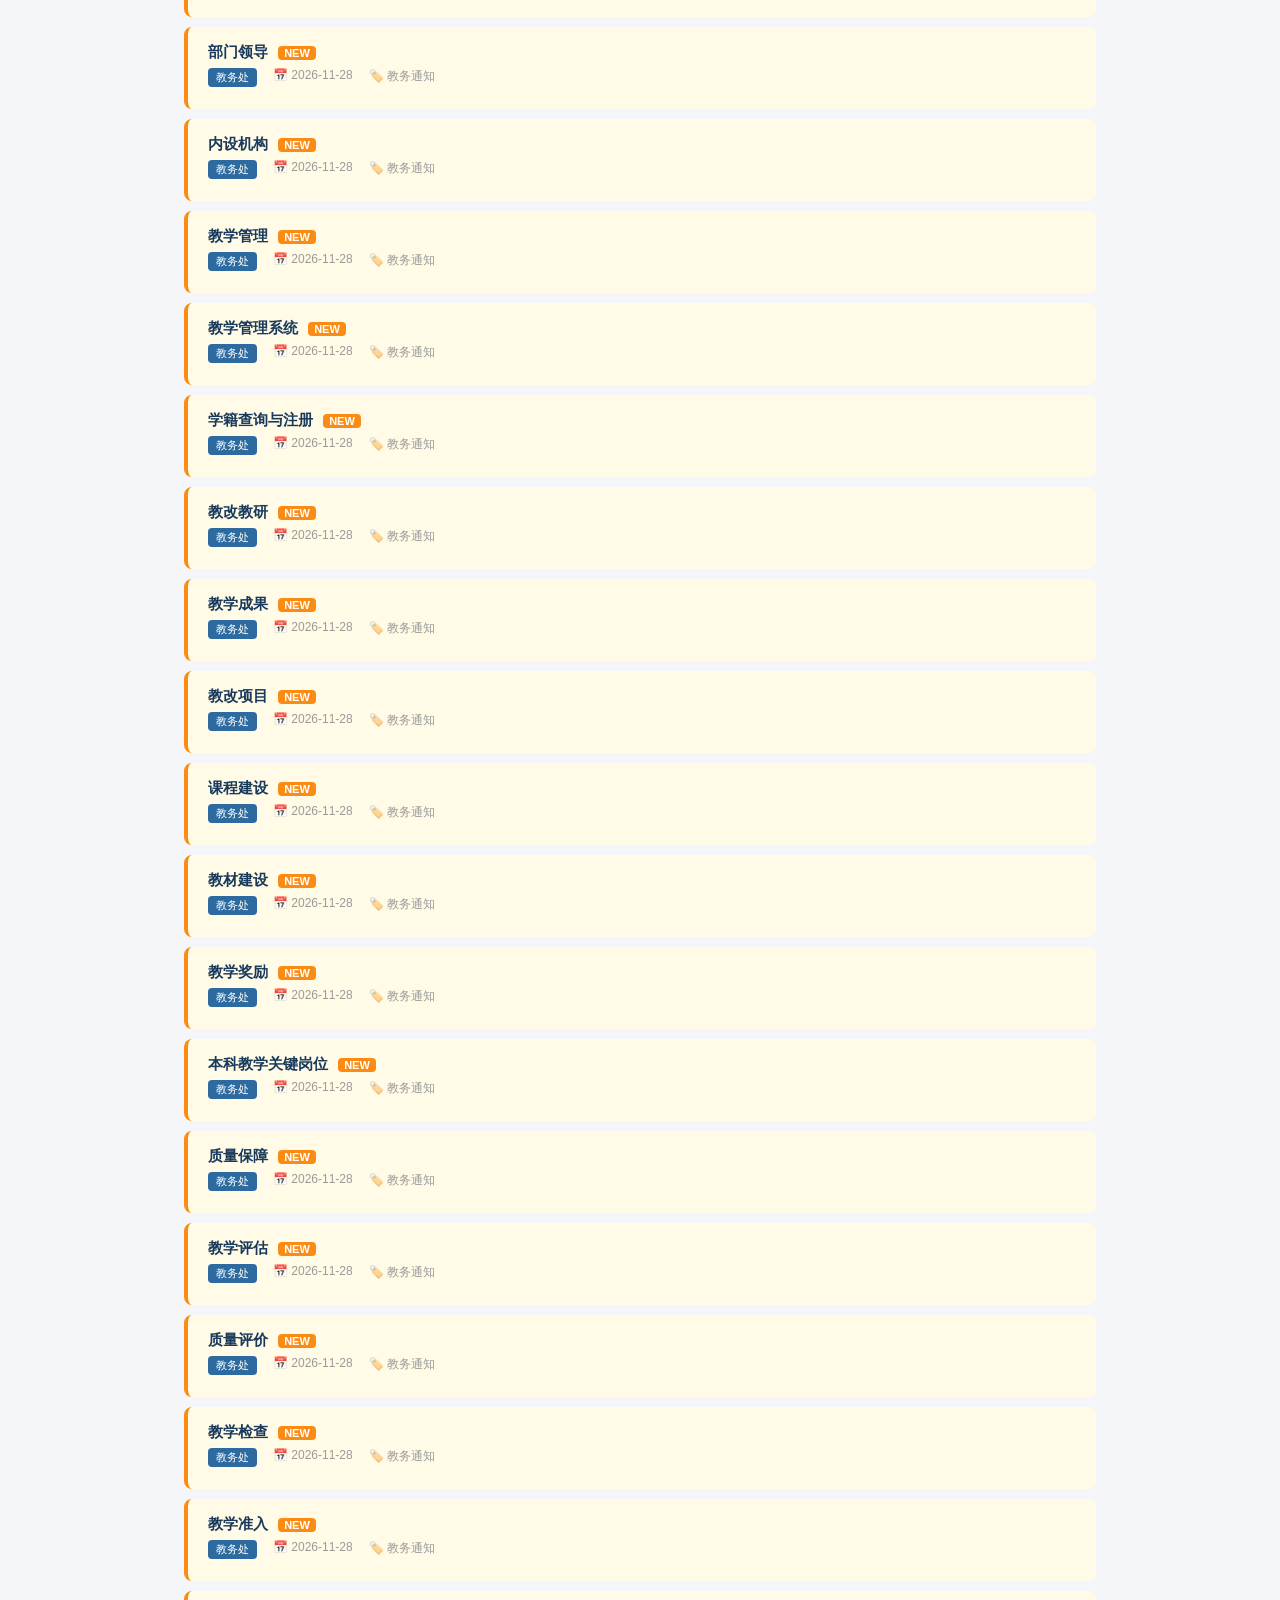
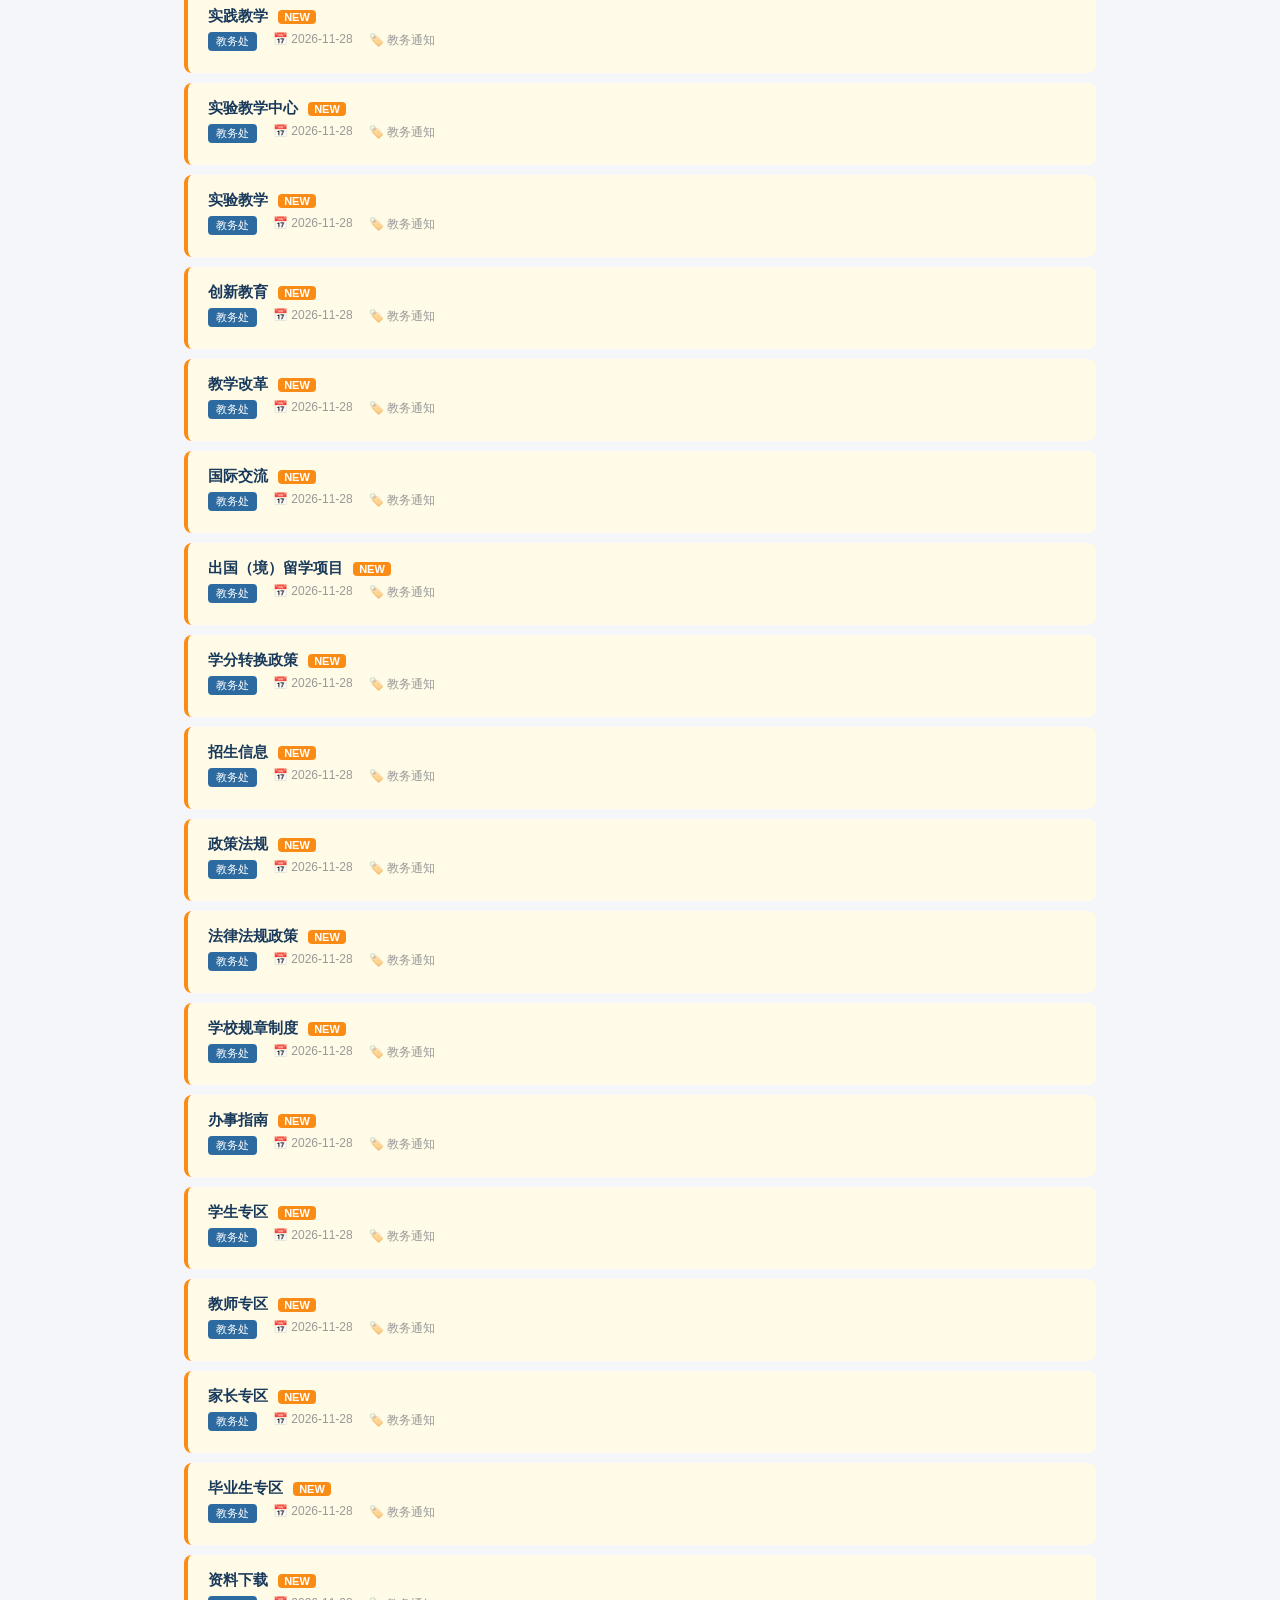
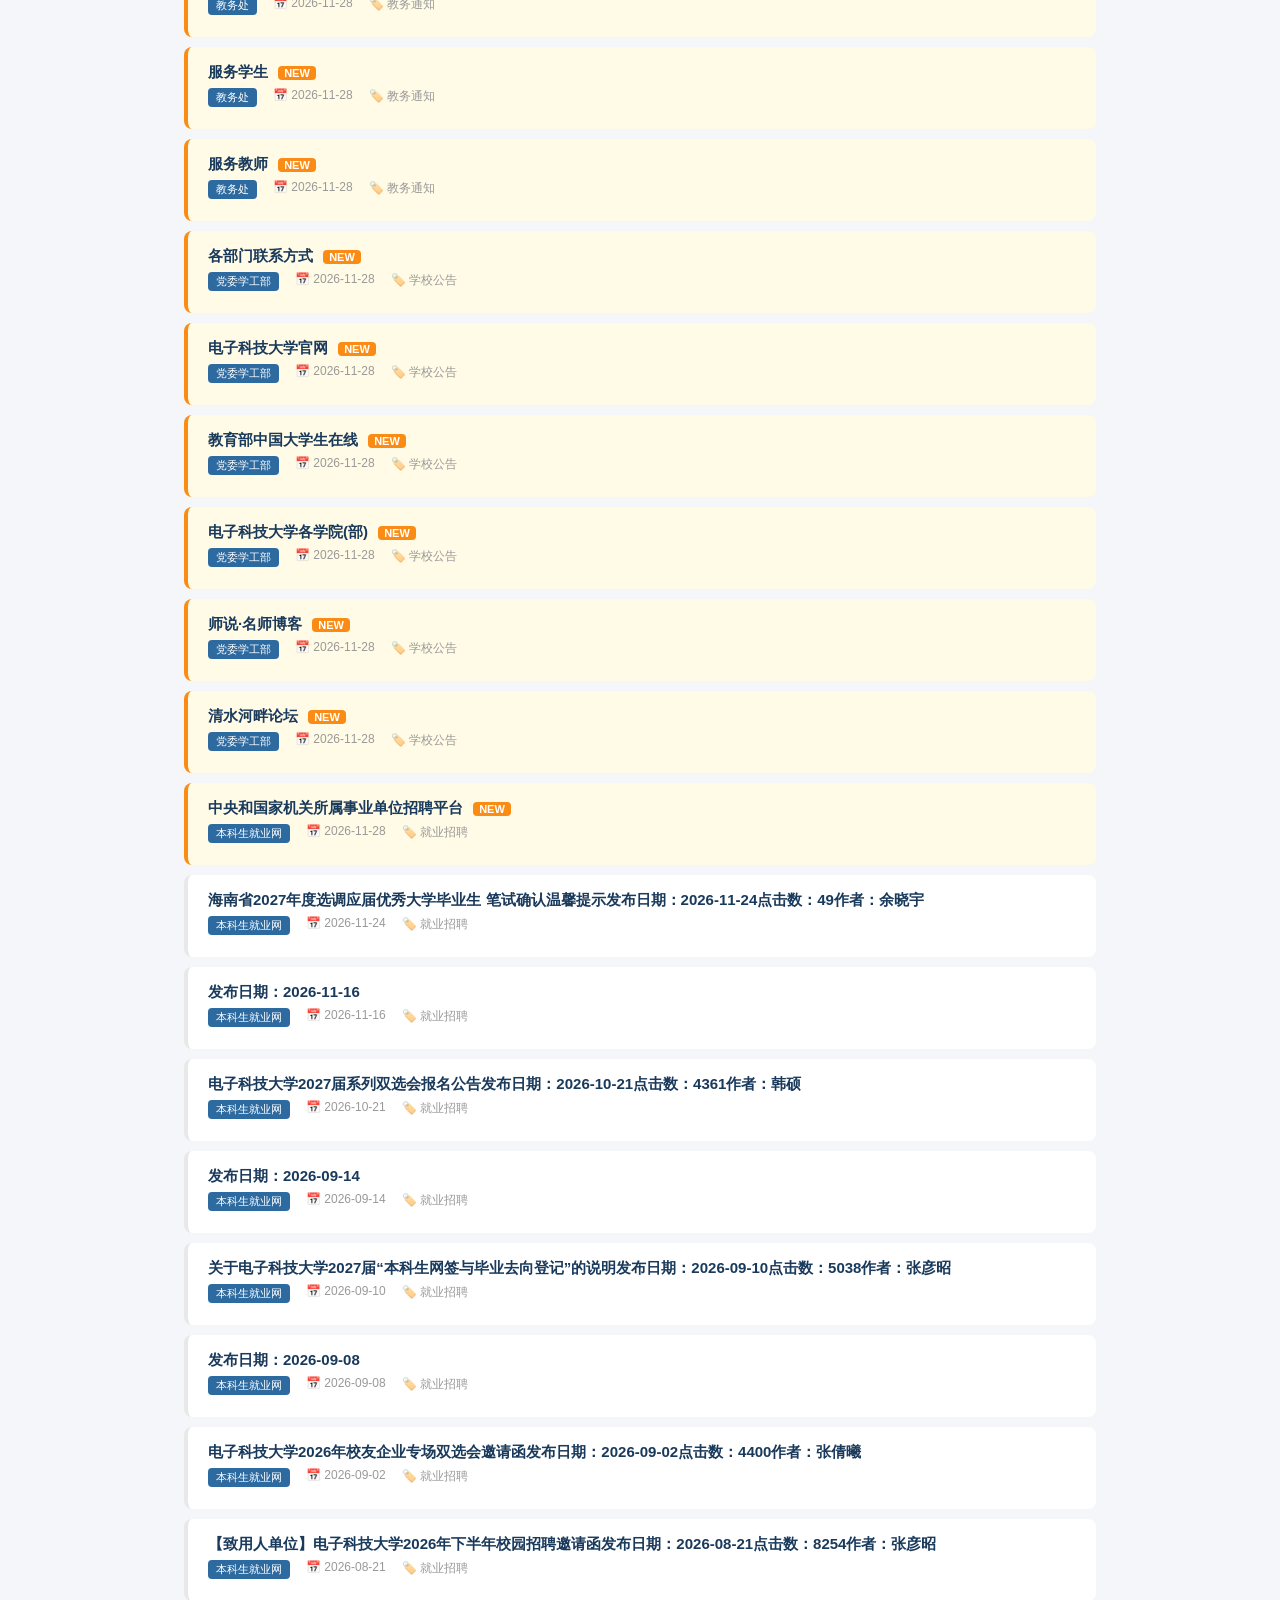
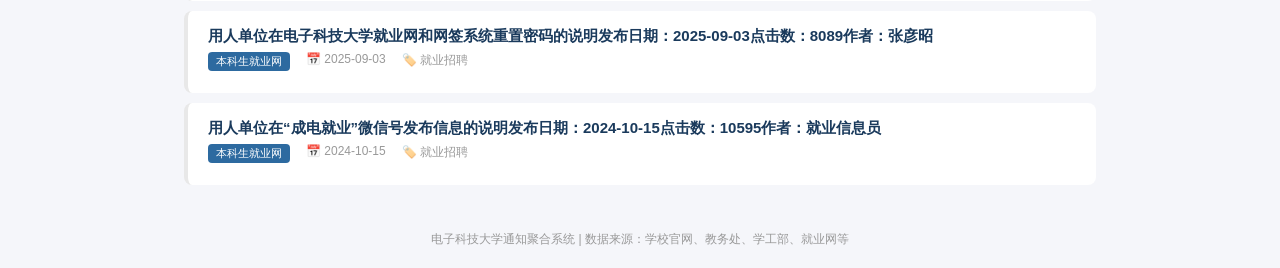
==== commit bde366e9: "deploy: b973c8e9196642a8d449536e9bc5081eb1efbaf7" ====
--- a/index.html
+++ b/index.html
@@ -43,7 +43,7 @@
     <div class="header">
         <h1>📢 电子科技大学通知聚合</h1>
         <div class="subtitle">清水河校区 · 机电学院 · 电气工程 | 来源真实 每日更新</div>
-        <div class="stats">📊 共 <span class="num">104</span> 条通知 | 🕐 更新于 2026-11-21 05:55</div>
+        <div class="stats">📊 共 <span class="num">104</span> 条通知 | 🕐 更新于 2026-11-28 06:38</div>
     </div>
     <div class="search-bar">
         <input type="text" id="searchInput" onkeyup="searchNotices()" placeholder="🔍 搜索通知标题...">
@@ -90,6 +90,24 @@
             </div>
             <div class="notice-summary"></div>
         </li>
+        <li class="notice-item " onclick="window.open('https://www.jwc.uestc.edu.cn/info/1128/24524.htm', '_blank')">
+            <div class="notice-title">26 2026-11 【教学研究公告】 关于开展2026年度智慧课程建设项目中期检查的通知 </div>
+            <div class="notice-meta">
+                <span class="notice-source">教务处</span>
+                <span>📅 26-11</span>
+                <span>🏷️ 教务通知</span>
+            </div>
+            <div class="notice-summary"></div>
+        </li>
+        <li class="notice-item " onclick="window.open('https://www.jwc.uestc.edu.cn/info/1125/24518.htm', '_blank')">
+            <div class="notice-title">23 2026-11 【教学管理公告】 关于电子科技大学创新实践与国际教育周开展情况调研的通知 </div>
+            <div class="notice-meta">
+                <span class="notice-source">教务处</span>
+                <span>📅 26-11</span>
+                <span>🏷️ 教务通知</span>
+            </div>
+            <div class="notice-summary"></div>
+        </li>
         <li class="notice-item " onclick="window.open('https://www.jwc.uestc.edu.cn/info/1128/24354.htm', '_blank')">
             <div class="notice-title">09 2026-11 【教学研究公告】 关于举办“创·见·未来”第六届新工科教育学生作品展的通知 </div>
             <div class="notice-meta">
@@ -126,15 +144,6 @@
             </div>
             <div class="notice-summary"></div>
         </li>
-        <li class="notice-item " onclick="window.open('https://www.jwc.uestc.edu.cn/nry.jsp?urltype=news.NewsContentUrl&wbtreeid=1128&wbnewsid=23242', '_blank')">
-            <div class="notice-title">02 2026-11 【教学研究公告】 关于开展2026年本科教学关键岗位考核的通知 </div>
-            <div class="notice-meta">
-                <span class="notice-source">教务处</span>
-                <span>📅 26-11</span>
-                <span>🏷️ 教务通知</span>
-            </div>
-            <div class="notice-summary"></div>
-        </li>
         <li class="notice-item " onclick="window.open('https://idas.uestc.edu.cn/authserver/login?service=https://eams.uestc.edu.cn/eams/login.action', '_blank')">
             <div class="notice-title">教务系统 </div>
             <div class="notice-meta">
@@ -180,15 +189,6 @@
             </div>
             <div class="notice-summary"></div>
         </li>
-        <li class="notice-item " onclick="window.open('https://www.jwc.uestc.edu.cn/nry.jsp?urltype=news.NewsContentUrl&wbtreeid=1122&wbnewsid=23244', '_blank')">
-            <div class="notice-title">29 2026-10 【教材公告】 关于2026年电子科技大学数字教材建设专项计划申报的通知 </div>
-            <div class="notice-meta">
-                <span class="notice-source">教务处</span>
-                <span>📅 26-10</span>
-                <span>🏷️ 教务通知</span>
-            </div>
-            <div class="notice-summary"></div>
-        </li>
         <li class="notice-item " onclick="window.open('https://xgb.uestc.edu.cn/notice/detail/ab8e9be7754b4015948b26b3a03906b8', '_blank')">
             <div class="notice-title">15 2026-10造梦成电·AI+创意校园短视频大赛比赛结果通知 </div>
             <div class="notice-meta">
@@ -238,7 +238,7 @@
             <div class="notice-title">教学工作坊：教学能力提升系列讲座（一） <span class="new-badge">NEW</span></div>
             <div class="notice-meta">
                 <span class="notice-source">学校主站</span>
-                <span>📅 2026-11-21</span>
+                <span>📅 2026-11-28</span>
                 <span>🏷️ 学校公告</span>
             </div>
             <div class="notice-summary"></div>
@@ -247,7 +247,7 @@
             <div class="notice-title">学者论坛：基于深度神经网络重参数化的地震走时和大地电磁成像 <span class="new-badge">NEW</span></div>
             <div class="notice-meta">
                 <span class="notice-source">学校主站</span>
-                <span>📅 2026-11-21</span>
+                <span>📅 2026-11-28</span>
                 <span>🏷️ 学校公告</span>
             </div>
             <div class="notice-summary"></div>
@@ -256,7 +256,7 @@
             <div class="notice-title">创·见·未来！第六届新工科教育学生作品展 <span class="new-badge">NEW</span></div>
             <div class="notice-meta">
                 <span class="notice-source">学校主站</span>
-                <span>📅 2026-11-21</span>
+                <span>📅 2026-11-28</span>
                 <span>🏷️ 学校公告</span>
             </div>
             <div class="notice-summary"></div>
@@ -265,7 +265,7 @@
             <div class="notice-title">「人文×科技」思想者讲坛第四十四期讲座预告 <span class="new-badge">NEW</span></div>
             <div class="notice-meta">
                 <span class="notice-source">学校主站</span>
-                <span>📅 2026-11-21</span>
+                <span>📅 2026-11-28</span>
                 <span>🏷️ 学校公告</span>
             </div>
             <div class="notice-summary"></div>
@@ -274,7 +274,7 @@
             <div class="notice-title">学者论坛：SIRI—— Tensor Rank Selection via Stability Index with Random Initializations <span class="new-badge">NEW</span></div>
             <div class="notice-meta">
                 <span class="notice-source">学校主站</span>
-                <span>📅 2026-11-21</span>
+                <span>📅 2026-11-28</span>
                 <span>🏷️ 学校公告</span>
             </div>
             <div class="notice-summary"></div>
@@ -283,7 +283,7 @@
             <div class="notice-title">学者论坛：从 Hopfield 网络到非 BP 算法——非传统学习规则的探索 <span class="new-badge">NEW</span></div>
             <div class="notice-meta">
                 <span class="notice-source">学校主站</span>
-                <span>📅 2026-11-21</span>
+                <span>📅 2026-11-28</span>
                 <span>🏷️ 学校公告</span>
             </div>
             <div class="notice-summary"></div>
@@ -292,7 +292,7 @@
             <div class="notice-title">「人文×科技」思想者讲坛第四十三期讲座预告 <span class="new-badge">NEW</span></div>
             <div class="notice-meta">
                 <span class="notice-source">学校主站</span>
-                <span>📅 2026-11-21</span>
+                <span>📅 2026-11-28</span>
                 <span>🏷️ 学校公告</span>
             </div>
             <div class="notice-summary"></div>
@@ -301,7 +301,7 @@
             <div class="notice-title">名师讲堂：天问一号科学研究进展 <span class="new-badge">NEW</span></div>
             <div class="notice-meta">
                 <span class="notice-source">学校主站</span>
-                <span>📅 2026-11-21</span>
+                <span>📅 2026-11-28</span>
                 <span>🏷️ 学校公告</span>
             </div>
             <div class="notice-summary"></div>
@@ -310,7 +310,7 @@
             <div class="notice-title">「人文×科技」思想者论坛第四十一期讲座预告 <span class="new-badge">NEW</span></div>
             <div class="notice-meta">
                 <span class="notice-source">学校主站</span>
-                <span>📅 2026-11-21</span>
+                <span>📅 2026-11-28</span>
                 <span>🏷️ 学校公告</span>
             </div>
             <div class="notice-summary"></div>
@@ -319,7 +319,7 @@
             <div class="notice-title">学者论坛：先进电池基础科学与关键技术挑战 <span class="new-badge">NEW</span></div>
             <div class="notice-meta">
                 <span class="notice-source">学校主站</span>
-                <span>📅 2026-11-21</span>
+                <span>📅 2026-11-28</span>
                 <span>🏷️ 学校公告</span>
             </div>
             <div class="notice-summary"></div>
@@ -328,7 +328,7 @@
             <div class="notice-title">名师讲堂：Small Droplets, Big Chemistry: Reactivity at Water and Organic Interfaces <span class="new-badge">NEW</span></div>
             <div class="notice-meta">
                 <span class="notice-source">学校主站</span>
-                <span>📅 2026-11-21</span>
+                <span>📅 2026-11-28</span>
                 <span>🏷️ 学校公告</span>
             </div>
             <div class="notice-summary"></div>
@@ -337,7 +337,7 @@
             <div class="notice-title">学者论坛：复杂体系量子物态超快调控和探测 <span class="new-badge">NEW</span></div>
             <div class="notice-meta">
                 <span class="notice-source">学校主站</span>
-                <span>📅 2026-11-21</span>
+                <span>📅 2026-11-28</span>
                 <span>🏷️ 学校公告</span>
             </div>
             <div class="notice-summary"></div>
@@ -346,7 +346,7 @@
             <div class="notice-title">学者论坛：光子莫尔晶格中光波的局域和输运 <span class="new-badge">NEW</span></div>
             <div class="notice-meta">
                 <span class="notice-source">学校主站</span>
-                <span>📅 2026-11-21</span>
+                <span>📅 2026-11-28</span>
                 <span>🏷️ 学校公告</span>
             </div>
             <div class="notice-summary"></div>
@@ -355,7 +355,7 @@
             <div class="notice-title">学者论坛：Pickup Opportunity as Resource A Probabilistic Approach for Demand-Aware Ride-Sharing Optimization <span class="new-badge">NEW</span></div>
             <div class="notice-meta">
                 <span class="notice-source">学校主站</span>
-                <span>📅 2026-11-21</span>
+                <span>📅 2026-11-28</span>
                 <span>🏷️ 学校公告</span>
             </div>
             <div class="notice-summary"></div>
@@ -364,7 +364,7 @@
             <div class="notice-title">学者论坛：Finite-Time Singularity Formation for Supercritical Evolution Equations <span class="new-badge">NEW</span></div>
             <div class="notice-meta">
                 <span class="notice-source">学校主站</span>
-                <span>📅 2026-11-21</span>
+                <span>📅 2026-11-28</span>
                 <span>🏷️ 学校公告</span>
             </div>
             <div class="notice-summary"></div>
@@ -373,7 +373,7 @@
             <div class="notice-title">「人文×科技」思想者论坛第三十九期讲座预告 <span class="new-badge">NEW</span></div>
             <div class="notice-meta">
                 <span class="notice-source">学校主站</span>
-                <span>📅 2026-11-21</span>
+                <span>📅 2026-11-28</span>
                 <span>🏷️ 学校公告</span>
             </div>
             <div class="notice-summary"></div>
@@ -382,7 +382,7 @@
             <div class="notice-title">成电学子“精彩各不同”的一天系列VLOG（第二季） <span class="new-badge">NEW</span></div>
             <div class="notice-meta">
                 <span class="notice-source">学校主站</span>
-                <span>📅 2026-11-21</span>
+                <span>📅 2026-11-28</span>
                 <span>🏷️ 学校公告</span>
             </div>
             <div class="notice-summary"></div>
@@ -391,7 +391,7 @@
             <div class="notice-title">庆祝电子科技大学建校70周年大会举行 <span class="new-badge">NEW</span></div>
             <div class="notice-meta">
                 <span class="notice-source">学校主站</span>
-                <span>📅 2026-11-21</span>
+                <span>📅 2026-11-28</span>
                 <span>🏷️ 学校公告</span>
             </div>
             <div class="notice-summary"></div>
@@ -400,7 +400,7 @@
             <div class="notice-title">电子科技大学九里堤校区未来产业科技园开园 <span class="new-badge">NEW</span></div>
             <div class="notice-meta">
                 <span class="notice-source">学校主站</span>
-                <span>📅 2026-11-21</span>
+                <span>📅 2026-11-28</span>
                 <span>🏷️ 学校公告</span>
             </div>
             <div class="notice-summary"></div>
@@ -409,7 +409,7 @@
             <div class="notice-title">全国人大常委会副委员长、农工党中央主席何维来校调研 <span class="new-badge">NEW</span></div>
             <div class="notice-meta">
                 <span class="notice-source">学校主站</span>
-                <span>📅 2026-11-21</span>
+                <span>📅 2026-11-28</span>
                 <span>🏷️ 学校公告</span>
             </div>
             <div class="notice-summary"></div>
@@ -418,7 +418,7 @@
             <div class="notice-title">四川省委书记王晓晖看望慰问我校教师 向全省广大教师和教育工作者致以节日祝福和诚挚问候 <span class="new-badge">NEW</span></div>
             <div class="notice-meta">
                 <span class="notice-source">学校主站</span>
-                <span>📅 2026-11-21</span>
+                <span>📅 2026-11-28</span>
                 <span>🏷️ 学校公告</span>
             </div>
             <div class="notice-summary"></div>
@@ -427,7 +427,7 @@
             <div class="notice-title">学校举行2026年教师节表彰大会 <span class="new-badge">NEW</span></div>
             <div class="notice-meta">
                 <span class="notice-source">学校主站</span>
-                <span>📅 2026-11-21</span>
+                <span>📅 2026-11-28</span>
                 <span>🏷️ 学校公告</span>
             </div>
             <div class="notice-summary"></div>
@@ -436,7 +436,7 @@
             <div class="notice-title">学校召开会议总结树立和践行正确政绩观学习教育 <span class="new-badge">NEW</span></div>
             <div class="notice-meta">
                 <span class="notice-source">学校主站</span>
-                <span>📅 2026-11-21</span>
+                <span>📅 2026-11-28</span>
                 <span>🏷️ 学校公告</span>
             </div>
             <div class="notice-summary"></div>
@@ -445,7 +445,7 @@
             <div class="notice-title">学校隆重举行2026级学生开学典礼 <span class="new-badge">NEW</span></div>
             <div class="notice-meta">
                 <span class="notice-source">学校主站</span>
-                <span>📅 2026-11-21</span>
+                <span>📅 2026-11-28</span>
                 <span>🏷️ 学校公告</span>
             </div>
             <div class="notice-summary"></div>
@@ -454,7 +454,7 @@
             <div class="notice-title">胡俊校长寄语2026级新生：七秩再出发 携手向未来 <span class="new-badge">NEW</span></div>
             <div class="notice-meta">
                 <span class="notice-source">学校主站</span>
-                <span>📅 2026-11-21</span>
+                <span>📅 2026-11-28</span>
                 <span>🏷️ 学校公告</span>
             </div>
             <div class="notice-summary"></div>
@@ -463,7 +463,7 @@
             <div class="notice-title">学校召开2026年秋季学期工作会暨干部培训会 <span class="new-badge">NEW</span></div>
             <div class="notice-meta">
                 <span class="notice-source">学校主站</span>
-                <span>📅 2026-11-21</span>
+                <span>📅 2026-11-28</span>
                 <span>🏷️ 学校公告</span>
             </div>
             <div class="notice-summary"></div>
@@ -472,7 +472,7 @@
             <div class="notice-title">学校召开领导班子务虚会暨党委中心组集体学习会议 <span class="new-badge">NEW</span></div>
             <div class="notice-meta">
                 <span class="notice-source">学校主站</span>
-                <span>📅 2026-11-21</span>
+                <span>📅 2026-11-28</span>
                 <span>🏷️ 学校公告</span>
             </div>
             <div class="notice-summary"></div>
@@ -481,7 +481,7 @@
             <div class="notice-title">登录入口 <span class="new-badge">NEW</span></div>
             <div class="notice-meta">
                 <span class="notice-source">教务处</span>
-                <span>📅 2026-11-21</span>
+                <span>📅 2026-11-28</span>
                 <span>🏷️ 教务通知</span>
             </div>
             <div class="notice-summary"></div>
@@ -490,7 +490,7 @@
             <div class="notice-title">部门概况 <span class="new-badge">NEW</span></div>
             <div class="notice-meta">
                 <span class="notice-source">教务处</span>
-                <span>📅 2026-11-21</span>
+                <span>📅 2026-11-28</span>
                 <span>🏷️ 教务通知</span>
             </div>
             <div class="notice-summary"></div>
@@ -499,7 +499,7 @@
             <div class="notice-title">部门简介 <span class="new-badge">NEW</span></div>
             <div class="notice-meta">
                 <span class="notice-source">教务处</span>
-                <span>📅 2026-11-21</span>
+                <span>📅 2026-11-28</span>
                 <span>🏷️ 教务通知</span>
             </div>
             <div class="notice-summary"></div>
@@ -508,7 +508,7 @@
             <div class="notice-title">部门领导 <span class="new-badge">NEW</span></div>
             <div class="notice-meta">
                 <span class="notice-source">教务处</span>
-                <span>📅 2026-11-21</span>
+                <span>📅 2026-11-28</span>
                 <span>🏷️ 教务通知</span>
             </div>
             <div class="notice-summary"></div>
@@ -517,7 +517,7 @@
             <div class="notice-title">内设机构 <span class="new-badge">NEW</span></div>
             <div class="notice-meta">
                 <span class="notice-source">教务处</span>
-                <span>📅 2026-11-21</span>
+                <span>📅 2026-11-28</span>
                 <span>🏷️ 教务通知</span>
             </div>
             <div class="notice-summary"></div>
@@ -526,7 +526,7 @@
             <div class="notice-title">教学管理 <span class="new-badge">NEW</span></div>
             <div class="notice-meta">
                 <span class="notice-source">教务处</span>
-                <span>📅 2026-11-21</span>
+                <span>📅 2026-11-28</span>
                 <span>🏷️ 教务通知</span>
             </div>
             <div class="notice-summary"></div>
@@ -535,7 +535,7 @@
             <div class="notice-title">教学管理系统 <span class="new-badge">NEW</span></div>
             <div class="notice-meta">
                 <span class="notice-source">教务处</span>
-                <span>📅 2026-11-21</span>
+                <span>📅 2026-11-28</span>
                 <span>🏷️ 教务通知</span>
             </div>
             <div class="notice-summary"></div>
@@ -544,7 +544,7 @@
             <div class="notice-title">学籍查询与注册 <span class="new-badge">NEW</span></div>
             <div class="notice-meta">
                 <span class="notice-source">教务处</span>
-                <span>📅 2026-11-21</span>
+                <span>📅 2026-11-28</span>
                 <span>🏷️ 教务通知</span>
             </div>
             <div class="notice-summary"></div>
@@ -553,7 +553,7 @@
             <div class="notice-title">教改教研 <span class="new-badge">NEW</span></div>
             <div class="notice-meta">
                 <span class="notice-source">教务处</span>
-                <span>📅 2026-11-21</span>
+                <span>📅 2026-11-28</span>
                 <span>🏷️ 教务通知</span>
             </div>
             <div class="notice-summary"></div>
@@ -562,7 +562,7 @@
             <div class="notice-title">教学成果 <span class="new-badge">NEW</span></div>
             <div class="notice-meta">
                 <span class="notice-source">教务处</span>
-                <span>📅 2026-11-21</span>
+                <span>📅 2026-11-28</span>
                 <span>🏷️ 教务通知</span>
             </div>
             <div class="notice-summary"></div>
@@ -571,7 +571,7 @@
             <div class="notice-title">教改项目 <span class="new-badge">NEW</span></div>
             <div class="notice-meta">
                 <span class="notice-source">教务处</span>
-                <span>📅 2026-11-21</span>
+                <span>📅 2026-11-28</span>
                 <span>🏷️ 教务通知</span>
             </div>
             <div class="notice-summary"></div>
@@ -580,7 +580,7 @@
             <div class="notice-title">课程建设 <span class="new-badge">NEW</span></div>
             <div class="notice-meta">
                 <span class="notice-source">教务处</span>
-                <span>📅 2026-11-21</span>
+                <span>📅 2026-11-28</span>
                 <span>🏷️ 教务通知</span>
             </div>
             <div class="notice-summary"></div>
@@ -589,7 +589,7 @@
             <div class="notice-title">教材建设 <span class="new-badge">NEW</span></div>
             <div class="notice-meta">
                 <span class="notice-source">教务处</span>
-                <span>📅 2026-11-21</span>
+                <span>📅 2026-11-28</span>
                 <span>🏷️ 教务通知</span>
             </div>
             <div class="notice-summary"></div>
@@ -598,7 +598,7 @@
             <div class="notice-title">教学奖励 <span class="new-badge">NEW</span></div>
             <div class="notice-meta">
                 <span class="notice-source">教务处</span>
-                <span>📅 2026-11-21</span>
+                <span>📅 2026-11-28</span>
                 <span>🏷️ 教务通知</span>
             </div>
             <div class="notice-summary"></div>
@@ -607,7 +607,7 @@
             <div class="notice-title">本科教学关键岗位 <span class="new-badge">NEW</span></div>
             <div class="notice-meta">
                 <span class="notice-source">教务处</span>
-                <span>📅 2026-11-21</span>
+                <span>📅 2026-11-28</span>
                 <span>🏷️ 教务通知</span>
             </div>
             <div class="notice-summary"></div>
@@ -616,7 +616,7 @@
             <div class="notice-title">质量保障 <span class="new-badge">NEW</span></div>
             <div class="notice-meta">
                 <span class="notice-source">教务处</span>
-                <span>📅 2026-11-21</span>
+                <span>📅 2026-11-28</span>
                 <span>🏷️ 教务通知</span>
             </div>
             <div class="notice-summary"></div>
@@ -625,7 +625,7 @@
             <div class="notice-title">教学评估 <span class="new-badge">NEW</span></div>
             <div class="notice-meta">
                 <span class="notice-source">教务处</span>
-                <span>📅 2026-11-21</span>
+                <span>📅 2026-11-28</span>
                 <span>🏷️ 教务通知</span>
             </div>
             <div class="notice-summary"></div>
@@ -634,7 +634,7 @@
             <div class="notice-title">质量评价 <span class="new-badge">NEW</span></div>
             <div class="notice-meta">
                 <span class="notice-source">教务处</span>
-                <span>📅 2026-11-21</span>
+                <span>📅 2026-11-28</span>
                 <span>🏷️ 教务通知</span>
             </div>
             <div class="notice-summary"></div>
@@ -643,7 +643,7 @@
             <div class="notice-title">教学检查 <span class="new-badge">NEW</span></div>
             <div class="notice-meta">
                 <span class="notice-source">教务处</span>
-                <span>📅 2026-11-21</span>
+                <span>📅 2026-11-28</span>
                 <span>🏷️ 教务通知</span>
             </div>
             <div class="notice-summary"></div>
@@ -652,7 +652,7 @@
             <div class="notice-title">教学准入 <span class="new-badge">NEW</span></div>
             <div class="notice-meta">
                 <span class="notice-source">教务处</span>
-                <span>📅 2026-11-21</span>
+                <span>📅 2026-11-28</span>
                 <span>🏷️ 教务通知</span>
             </div>
             <div class="notice-summary"></div>
@@ -661,7 +661,7 @@
             <div class="notice-title">实践教学 <span class="new-badge">NEW</span></div>
             <div class="notice-meta">
                 <span class="notice-source">教务处</span>
-                <span>📅 2026-11-21</span>
+                <span>📅 2026-11-28</span>
                 <span>🏷️ 教务通知</span>
             </div>
             <div class="notice-summary"></div>
@@ -670,7 +670,7 @@
             <div class="notice-title">实验教学中心 <span class="new-badge">NEW</span></div>
             <div class="notice-meta">
                 <span class="notice-source">教务处</span>
-                <span>📅 2026-11-21</span>
+                <span>📅 2026-11-28</span>
                 <span>🏷️ 教务通知</span>
             </div>
             <div class="notice-summary"></div>
@@ -679,7 +679,7 @@
             <div class="notice-title">实验教学 <span class="new-badge">NEW</span></div>
             <div class="notice-meta">
                 <span class="notice-source">教务处</span>
-                <span>📅 2026-11-21</span>
+                <span>📅 2026-11-28</span>
                 <span>🏷️ 教务通知</span>
             </div>
             <div class="notice-summary"></div>
@@ -688,7 +688,7 @@
             <div class="notice-title">创新教育 <span class="new-badge">NEW</span></div>
             <div class="notice-meta">
                 <span class="notice-source">教务处</span>
-                <span>📅 2026-11-21</span>
+                <span>📅 2026-11-28</span>
                 <span>🏷️ 教务通知</span>
             </div>
             <div class="notice-summary"></div>
@@ -697,7 +697,7 @@
             <div class="notice-title">教学改革 <span class="new-badge">NEW</span></div>
             <div class="notice-meta">
                 <span class="notice-source">教务处</span>
-                <span>📅 2026-11-21</span>
+                <span>📅 2026-11-28</span>
                 <span>🏷️ 教务通知</span>
             </div>
             <div class="notice-summary"></div>
@@ -706,7 +706,7 @@
             <div class="notice-title">国际交流 <span class="new-badge">NEW</span></div>
             <div class="notice-meta">
                 <span class="notice-source">教务处</span>
-                <span>📅 2026-11-21</span>
+                <span>📅 2026-11-28</span>
                 <span>🏷️ 教务通知</span>
             </div>
             <div class="notice-summary"></div>
@@ -715,7 +715,7 @@
             <div class="notice-title">出国（境）留学项目 <span class="new-badge">NEW</span></div>
             <div class="notice-meta">
                 <span class="notice-source">教务处</span>
-                <span>📅 2026-11-21</span>
+                <span>📅 2026-11-28</span>
                 <span>🏷️ 教务通知</span>
             </div>
             <div class="notice-summary"></div>
@@ -724,7 +724,7 @@
             <div class="notice-title">学分转换政策 <span class="new-badge">NEW</span></div>
             <div class="notice-meta">
                 <span class="notice-source">教务处</span>
-                <span>📅 2026-11-21</span>
+                <span>📅 2026-11-28</span>
                 <span>🏷️ 教务通知</span>
             </div>
             <div class="notice-summary"></div>
@@ -733,7 +733,7 @@
             <div class="notice-title">招生信息 <span class="new-badge">NEW</span></div>
             <div class="notice-meta">
                 <span class="notice-source">教务处</span>
-                <span>📅 2026-11-21</span>
+                <span>📅 2026-11-28</span>
                 <span>🏷️ 教务通知</span>
             </div>
             <div class="notice-summary"></div>
@@ -742,7 +742,7 @@
             <div class="notice-title">政策法规 <span class="new-badge">NEW</span></div>
             <div class="notice-meta">
                 <span class="notice-source">教务处</span>
-                <span>📅 2026-11-21</span>
+                <span>📅 2026-11-28</span>
                 <span>🏷️ 教务通知</span>
             </div>
             <div class="notice-summary"></div>
@@ -751,7 +751,7 @@
             <div class="notice-title">法律法规政策 <span class="new-badge">NEW</span></div>
             <div class="notice-meta">
                 <span class="notice-source">教务处</span>
-                <span>📅 2026-11-21</span>
+                <span>📅 2026-11-28</span>
                 <span>🏷️ 教务通知</span>
             </div>
             <div class="notice-summary"></div>
@@ -760,7 +760,7 @@
             <div class="notice-title">学校规章制度 <span class="new-badge">NEW</span></div>
             <div class="notice-meta">
                 <span class="notice-source">教务处</span>
-                <span>📅 2026-11-21</span>
+                <span>📅 2026-11-28</span>
                 <span>🏷️ 教务通知</span>
             </div>
             <div class="notice-summary"></div>
@@ -769,7 +769,7 @@
             <div class="notice-title">办事指南 <span class="new-badge">NEW</span></div>
             <div class="notice-meta">
                 <span class="notice-source">教务处</span>
-                <span>📅 2026-11-21</span>
+                <span>📅 2026-11-28</span>
                 <span>🏷️ 教务通知</span>
             </div>
             <div class="notice-summary"></div>
@@ -778,7 +778,7 @@
             <div class="notice-title">学生专区 <span class="new-badge">NEW</span></div>
             <div class="notice-meta">
                 <span class="notice-source">教务处</span>
-                <span>📅 2026-11-21</span>
+                <span>📅 2026-11-28</span>
                 <span>🏷️ 教务通知</span>
             </div>
             <div class="notice-summary"></div>
@@ -787,7 +787,7 @@
             <div class="notice-title">教师专区 <span class="new-badge">NEW</span></div>
             <div class="notice-meta">
                 <span class="notice-source">教务处</span>
-                <span>📅 2026-11-21</span>
+                <span>📅 2026-11-28</span>
                 <span>🏷️ 教务通知</span>
             </div>
             <div class="notice-summary"></div>
@@ -796,7 +796,7 @@
             <div class="notice-title">家长专区 <span class="new-badge">NEW</span></div>
             <div class="notice-meta">
                 <span class="notice-source">教务处</span>
-                <span>📅 2026-11-21</span>
+                <span>📅 2026-11-28</span>
                 <span>🏷️ 教务通知</span>
             </div>
             <div class="notice-summary"></div>
@@ -805,7 +805,7 @@
             <div class="notice-title">毕业生专区 <span class="new-badge">NEW</span></div>
             <div class="notice-meta">
                 <span class="notice-source">教务处</span>
-                <span>📅 2026-11-21</span>
+                <span>📅 2026-11-28</span>
                 <span>🏷️ 教务通知</span>
             </div>
             <div class="notice-summary"></div>
@@ -814,7 +814,7 @@
             <div class="notice-title">资料下载 <span class="new-badge">NEW</span></div>
             <div class="notice-meta">
                 <span class="notice-source">教务处</span>
-                <span>📅 2026-11-21</span>
+                <span>📅 2026-11-28</span>
                 <span>🏷️ 教务通知</span>
             </div>
             <div class="notice-summary"></div>
@@ -823,7 +823,7 @@
             <div class="notice-title">服务学生 <span class="new-badge">NEW</span></div>
             <div class="notice-meta">
                 <span class="notice-source">教务处</span>
-                <span>📅 2026-11-21</span>
+                <span>📅 2026-11-28</span>
                 <span>🏷️ 教务通知</span>
             </div>
             <div class="notice-summary"></div>
@@ -832,7 +832,7 @@
             <div class="notice-title">服务教师 <span class="new-badge">NEW</span></div>
             <div class="notice-meta">
                 <span class="notice-source">教务处</span>
-                <span>📅 2026-11-21</span>
+                <span>📅 2026-11-28</span>
                 <span>🏷️ 教务通知</span>
             </div>
             <div class="notice-summary"></div>
@@ -841,7 +841,7 @@
             <div class="notice-title">各部门联系方式 <span class="new-badge">NEW</span></div>
             <div class="notice-meta">
                 <span class="notice-source">党委学工部</span>
-                <span>📅 2026-11-21</span>
+                <span>📅 2026-11-28</span>
                 <span>🏷️ 学校公告</span>
             </div>
             <div class="notice-summary"></div>
@@ -850,7 +850,7 @@
             <div class="notice-title">电子科技大学官网 <span class="new-badge">NEW</span></div>
             <div class="notice-meta">
                 <span class="notice-source">党委学工部</span>
-                <span>📅 2026-11-21</span>
+                <span>📅 2026-11-28</span>
                 <span>🏷️ 学校公告</span>
             </div>
             <div class="notice-summary"></div>
@@ -859,7 +859,7 @@
             <div class="notice-title">教育部中国大学生在线 <span class="new-badge">NEW</span></div>
             <div class="notice-meta">
                 <span class="notice-source">党委学工部</span>
-                <span>📅 2026-11-21</span>
+                <span>📅 2026-11-28</span>
                 <span>🏷️ 学校公告</span>
             </div>
             <div class="notice-summary"></div>
@@ -868,7 +868,7 @@
             <div class="notice-title">电子科技大学各学院(部) <span class="new-badge">NEW</span></div>
             <div class="notice-meta">
                 <span class="notice-source">党委学工部</span>
-                <span>📅 2026-11-21</span>
+                <span>📅 2026-11-28</span>
                 <span>🏷️ 学校公告</span>
             </div>
             <div class="notice-summary"></div>
@@ -877,7 +877,7 @@
             <div class="notice-title">师说·名师博客 <span class="new-badge">NEW</span></div>
             <div class="notice-meta">
                 <span class="notice-source">党委学工部</span>
-                <span>📅 2026-11-21</span>
+                <span>📅 2026-11-28</span>
                 <span>🏷️ 学校公告</span>
             </div>
             <div class="notice-summary"></div>
@@ -886,7 +886,7 @@
             <div class="notice-title">清水河畔论坛 <span class="new-badge">NEW</span></div>
             <div class="notice-meta">
                 <span class="notice-source">党委学工部</span>
-                <span>📅 2026-11-21</span>
+                <span>📅 2026-11-28</span>
                 <span>🏷️ 学校公告</span>
             </div>
             <div class="notice-summary"></div>
@@ -895,7 +895,16 @@
             <div class="notice-title">中央和国家机关所属事业单位招聘平台 <span class="new-badge">NEW</span></div>
             <div class="notice-meta">
                 <span class="notice-source">本科生就业网</span>
-                <span>📅 2026-11-21</span>
+                <span>📅 2026-11-28</span>
+                <span>🏷️ 就业招聘</span>
+            </div>
+            <div class="notice-summary"></div>
+        </li>
+        <li class="notice-item " onclick="window.open('https://jiuye.uestc.edu.cn/career/news/notice/g598rulpf7cx', '_blank')">
+            <div class="notice-title">海南省2027年度选调应届优秀大学毕业生 笔试确认温馨提示发布日期：2026-11-24点击数：49作者：余晓宇 </div>
+            <div class="notice-meta">
+                <span class="notice-source">本科生就业网</span>
+                <span>📅 2026-11-24</span>
                 <span>🏷️ 就业招聘</span>
             </div>
             <div class="notice-summary"></div>
@@ -910,7 +919,7 @@
             <div class="notice-summary"></div>
         </li>
         <li class="notice-item " onclick="window.open('https://jiuye.uestc.edu.cn/career/news/notice/g1vodmzfidj5', '_blank')">
-            <div class="notice-title">电子科技大学2027届系列双选会报名公告发布日期：2026-10-21点击数：3827作者：韩硕 </div>
+            <div class="notice-title">电子科技大学2027届系列双选会报名公告发布日期：2026-10-21点击数：4361作者：韩硕 </div>
             <div class="notice-meta">
                 <span class="notice-source">本科生就业网</span>
                 <span>📅 2026-10-21</span>
@@ -928,7 +937,7 @@
             <div class="notice-summary"></div>
         </li>
         <li class="notice-item " onclick="window.open('https://jiuye.uestc.edu.cn/career/news/notice/fxt6uas3cmiq', '_blank')">
-            <div class="notice-title">关于电子科技大学2027届“本科生网签与毕业去向登记”的说明发布日期：2026-09-10点击数：4718作者：张彦昭 </div>
+            <div class="notice-title">关于电子科技大学2027届“本科生网签与毕业去向登记”的说明发布日期：2026-09-10点击数：5038作者：张彦昭 </div>
             <div class="notice-meta">
                 <span class="notice-source">本科生就业网</span>
                 <span>📅 2026-09-10</span>
@@ -946,7 +955,7 @@
             <div class="notice-summary"></div>
         </li>
         <li class="notice-item " onclick="window.open('https://jiuye.uestc.edu.cn/career/news/notice/fwzxb5uw4s8y', '_blank')">
-            <div class="notice-title">电子科技大学2026年校友企业专场双选会邀请函发布日期：2026-09-02点击数：4334作者：张倩曦 </div>
+            <div class="notice-title">电子科技大学2026年校友企业专场双选会邀请函发布日期：2026-09-02点击数：4400作者：张倩曦 </div>
             <div class="notice-meta">
                 <span class="notice-source">本科生就业网</span>
                 <span>📅 2026-09-02</span>
@@ -955,7 +964,7 @@
             <div class="notice-summary"></div>
         </li>
         <li class="notice-item " onclick="window.open('https://jiuye.uestc.edu.cn/career/news/notice/fvsxgrqe6jup', '_blank')">
-            <div class="notice-title">【致用人单位】电子科技大学2026年下半年校园招聘邀请函发布日期：2026-08-21点击数：8063作者：张彦昭 </div>
+            <div class="notice-title">【致用人单位】电子科技大学2026年下半年校园招聘邀请函发布日期：2026-08-21点击数：8254作者：张彦昭 </div>
             <div class="notice-meta">
                 <span class="notice-source">本科生就业网</span>
                 <span>📅 2026-08-21</span>
@@ -963,17 +972,8 @@
             </div>
             <div class="notice-summary"></div>
         </li>
-        <li class="notice-item " onclick="window.open('https://jiuye.uestc.edu.cn/career/news/notice/fsv82eenu7ep', '_blank')">
-            <div class="notice-title">2026年暑期学生就业服务工作安排发布日期：2026-07-22点击数：2177作者：张彦昭 </div>
-            <div class="notice-meta">
-                <span class="notice-source">本科生就业网</span>
-                <span>📅 2026-07-22</span>
-                <span>🏷️ 就业招聘</span>
-            </div>
-            <div class="notice-summary"></div>
-        </li>
         <li class="notice-item " onclick="window.open('https://jiuye.uestc.edu.cn/career/news/notice/evfozvx9pkaq', '_blank')">
-            <div class="notice-title">用人单位在电子科技大学就业网和网签系统重置密码的说明发布日期：2025-09-03点击数：7990作者：张彦昭 </div>
+            <div class="notice-title">用人单位在电子科技大学就业网和网签系统重置密码的说明发布日期：2025-09-03点击数：8089作者：张彦昭 </div>
             <div class="notice-meta">
                 <span class="notice-source">本科生就业网</span>
                 <span>📅 2025-09-03</span>
@@ -982,7 +982,7 @@
             <div class="notice-summary"></div>
         </li>
         <li class="notice-item " onclick="window.open('https://jiuye.uestc.edu.cn/career/news/notice/eqx2u597n476', '_blank')">
-            <div class="notice-title">用人单位在“成电就业”微信号发布信息的说明发布日期：2024-10-15点击数：10500作者：就业信息员 </div>
+            <div class="notice-title">用人单位在“成电就业”微信号发布信息的说明发布日期：2024-10-15点击数：10595作者：就业信息员 </div>
             <div class="notice-meta">
                 <span class="notice-source">本科生就业网</span>
                 <span>📅 2024-10-15</span>
